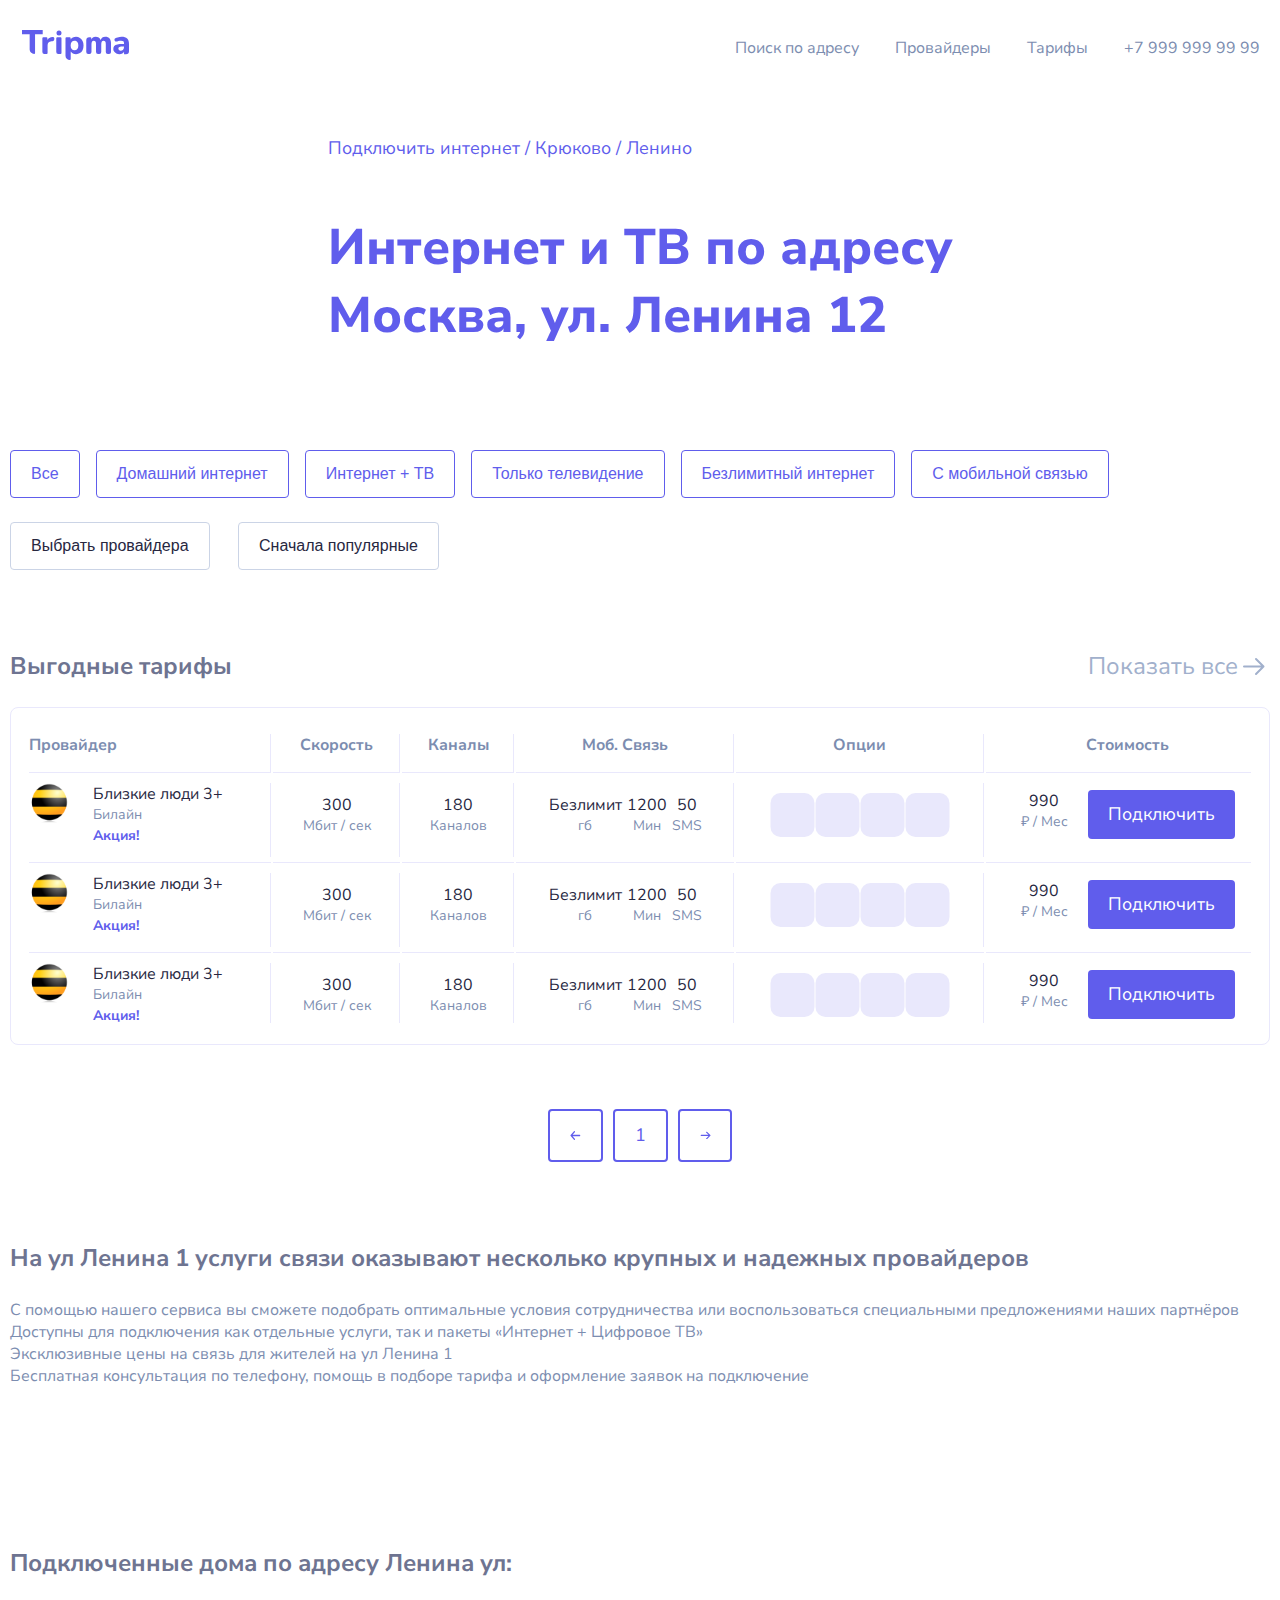
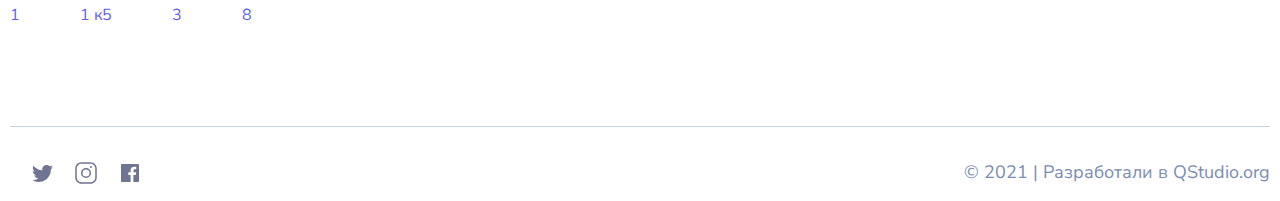
==== address.html @ 0c763916 "Add files via upload" ====
<!DOCTYPE html>
<html lang="en">

<head>
  <meta charset="UTF-8">
  <meta http-equiv="X-UA-Compatible" content="IE=edge">
  <meta name="viewport" content="width=device-width,initial-scale=1">
  <title>address</title>
  <link rel="stylesheet" href="css/style.min.css">
  <link href="https://fonts.googleapis.com/css2?family=Nunito+Sans:wght@400;600;700;800&display=swap" rel="stylesheet">
</head>

<body>
  <header class="header">
    <div class="container header__container">
      <div class="header-block">
        <div class="logo">
          <a href="index.html">
            <img src="./img/header/logo.svg" alt="logo">
          </a>
        </div>
        <div class="header__wrapper">
          <div class="header__right">
            <nav class="nav">
              <img class="header__close" src="./img/header/close.svg" alt="close">
              <ul class="nav__list">
                <li class="nav__link">
                  <a href="./address.html">Поиск по адресу</a>
                </li>
                <li class="nav__link">
                  <a href="#">Провайдеры</a>
                </li>
                <li class="nav__link">
                  <a href="#">Тарифы</a>
                </li>
                <li class="nav__link">
                  <a href="#">+7 999 999 99 99</a>
                </li>
              </ul>
            </nav>
            <img class="header__menu" src="./img/header/menu.svg" alt="menu">
          </div>
        </div>
      </div>
    </div>
  </header>
  <section class="section heroTable">
    <div class="container">
      <div class="heroTable__block">
        <div class="heroTable__top">
          <span class="heroTable__subtitle">
            <a href="#" class="heroTable__link">Подключить интернет</a> / <a href="#" class="heroTable__link">Крюково</a> / <a href="#" class="heroTable__link">Ленино</a>
          </span>
          <h1 class="heroTable__title">
            Интернет и ТВ по адресу
            <br>
            Москва, ул. Ленина 12
          </h1>
        </div>
      </div>
    </div>
  </section>
  <section class="section filter">
    <div class="container">
      <div class="filter-block">
        <button class="filter__button btn">Все</button>
        <button class="filter__button btn">Домашний интернет</button>
        <button class="filter__button btn">Интернет + ТВ</button>
        <button class="filter__button btn">Только телевидение</button>
        <button class="filter__button btn">Безлимитный интернет</button>
        <button class="filter__button btn">С мобильной связью</button>
      </div>
      <div class="select-block">
        <select class="select__item btn">
          <option selected="selected" value="Крокодил Гена">Выбрать провайдера</option>
        </select>
        <select class="select__item btn">
          <option class value="Выбрать провайдера">Сначала популярные</option>
        </select>
      </div>
    </div>
  </section>
  <section class="section home">
    <div class="container">
      <div class="section__top">
        <h2 class="section__title">Выгодные тарифы</h2>
        <a to="#" class="section__close">
          Показать все
          <img src="./img/btnRight.svg" alt="btnRight">
        </a>
      </div>
      <div class="home-block section-block"></div>
      <div class="table">
        <table class="table-block">
          <thead class="table__head">
            <tr class="table__head">
              <th class="table__item table__head-item">
                <div class="table__provider">Провайдер</div>
              </th>
              <th class="table__item table__head-item">
                <div class="table__speed">Скорость</div>
              </th>
              <th class="table__item table__head-item">
                <div class="table__channel">Каналы</div>
              </th>
              <th class="table__item table__head-item">
                <div class="table__mobile">Моб. Связь</div>
              </th>
              <th class="table__item table__head-item">
                <div class="table__option">Опции</div>
              </th>
              <th class="table__item table__head-item">
                <div class="table__price">Стоимость</div>
              </th>
            </tr>
          </thead>
          <tbody class="table__body">
            <tr class="table__string">
              <td class="table__item">
                <div class="table__provider table__wrapper">
                  <img class="table__img" src="./img/home/Logo.svg" alt="Logo">
                  <div class="table__right">
                    <span class="table__title">Близкие люди 3+</span>
                    <p class="table__subtitle">Билайн</p>
                    <span class="table__stock">Акция!</span>
                  </div>
                </div>
              </td>
              <td class="table__item">
                <div class="table__speed">
                  <span class="table__title">300</span>
                  <p class="table__subtitle">Мбит / сек</p>
                </div>
              </td>
              <td class="table__item table__example">
                <div class="table__channel">
                  <span class="table__title">180</span>
                  <p class="table__subtitle">Каналов</p>
                </div>
              </td>
              <td class="table__item">
                <div class="table__mobile table__wrapper">
                  <div class="table__elem">
                    <span class="table__title">Безлимит</span>
                    <p class="table__subtitle">гб</p>
                  </div>
                  <div class="table__elem">
                    <span class="table__title">1200</span>
                    <p class="table__subtitle">Мин</p>
                  </div>
                  <div class="table__elem">
                    <span class="table__title">50</span>
                    <p class="table__subtitle">SMS</p>
                  </div>
                </div>
              </td>
              <td class="table__item">
                <div class="table__wrapper table__option">
                  <img src="./img/home/icon.svg" alt="icon.svg">
                  <img src="./img/home/icon.svg" alt="icon.svg">
                  <img src="./img/home/icon.svg" alt="icon.svg">
                  <img src="./img/home/icon.svg" alt="icon.svg">
                </div>
              </td>
              <td class="table__item">
                <div class="table__wrapper table__price">
                  <div class="table__left">
                    <span class="table__title">990</span>
                    <p class="table__subtitle">₽ / Мес</p>
                  </div>
                  <a href="#" class="table__btn btn">Подключить</a>
                </div>
              </td>
            </tr>
            <tr class="table__string">
              <td class="table__item">
                <div class="table__provider table__wrapper">
                  <img class="table__img" src="./img/home/Logo.svg" alt="Logo">
                  <div class="table__right">
                    <span class="table__title">Близкие люди 3+</span>
                    <p class="table__subtitle">Билайн</p>
                    <span class="table__stock">Акция!</span>
                  </div>
                </div>
              </td>
              <td class="table__item">
                <div class="table__speed">
                  <span class="table__title">300</span>
                  <p class="table__subtitle">Мбит / сек</p>
                </div>
              </td>
              <td class="table__item table__example">
                <div class="table__channel">
                  <span class="table__title">180</span>
                  <p class="table__subtitle">Каналов</p>
                </div>
              </td>
              <td class="table__item">
                <div class="table__mobile table__wrapper">
                  <div class="table__elem">
                    <span class="table__title">Безлимит</span>
                    <p class="table__subtitle">гб</p>
                  </div>
                  <div class="table__elem">
                    <span class="table__title">1200</span>
                    <p class="table__subtitle">Мин</p>
                  </div>
                  <div class="table__elem">
                    <span class="table__title">50</span>
                    <p class="table__subtitle">SMS</p>
                  </div>
                </div>
              </td>
              <td class="table__item">
                <div class="table__wrapper table__option">
                  <img src="./img/home/icon.svg" alt="icon.svg">
                  <img src="./img/home/icon.svg" alt="icon.svg">
                  <img src="./img/home/icon.svg" alt="icon.svg">
                  <img src="./img/home/icon.svg" alt="icon.svg">
                </div>
              </td>
              <td class="table__item">
                <div class="table__wrapper table__price">
                  <div class="table__left">
                    <span class="table__title">990</span>
                    <p class="table__subtitle">₽ / Мес</p>
                  </div>
                  <a href="#" class="table__btn btn">Подключить</a>
                </div>
              </td>
            </tr>
            <tr class="table__string">
              <td class="table__item">
                <div class="table__provider table__wrapper">
                  <img class="table__img" src="./img/home/Logo.svg" alt="Logo">
                  <div class="table__right">
                    <span class="table__title">Близкие люди 3+</span>
                    <p class="table__subtitle">Билайн</p>
                    <span class="table__stock">Акция!</span>
                  </div>
                </div>
              </td>
              <td class="table__item">
                <div class="table__speed">
                  <span class="table__title">300</span>
                  <p class="table__subtitle">Мбит / сек</p>
                </div>
              </td>
              <td class="table__item table__example">
                <div class="table__channel">
                  <span class="table__title">180</span>
                  <p class="table__subtitle">Каналов</p>
                </div>
              </td>
              <td class="table__item">
                <div class="table__mobile table__wrapper">
                  <div class="table__elem">
                    <span class="table__title">Безлимит</span>
                    <p class="table__subtitle">гб</p>
                  </div>
                  <div class="table__elem">
                    <span class="table__title">1200</span>
                    <p class="table__subtitle">Мин</p>
                  </div>
                  <div class="table__elem">
                    <span class="table__title">50</span>
                    <p class="table__subtitle">SMS</p>
                  </div>
                </div>
              </td>
              <td class="table__item">
                <div class="table__wrapper table__option">
                  <img src="./img/home/icon.svg" alt="icon.svg">
                  <img src="./img/home/icon.svg" alt="icon.svg">
                  <img src="./img/home/icon.svg" alt="icon.svg">
                  <img src="./img/home/icon.svg" alt="icon.svg">
                </div>
              </td>
              <td class="table__item">
                <div class="table__wrapper table__price">
                  <div class="table__left">
                    <span class="table__title">990</span>
                    <p class="table__subtitle">₽ / Мес</p>
                  </div>
                  <a href="#" class="table__btn btn">Подключить</a>
                </div>
              </td>
            </tr>
          </tbody>
        </table>
      </div>
    </div>
  </section>
  <section class="pagination">
    <div class="container">
      <ul class="pagination-block">
        <li class="pagination__item pagination__btn btn">
          <img class="pagination__btn-left" src="./img/table/arrow.svg" alt="arrowRight">
        </li>
        <li class="pagination__item btn">1</li>
        <li class="pagination__item pagination__btn btn">
          <img class="pagination__btn-right" src="./img/table/arrow.svg" alt="arrowRight">
        </li>
      </ul>
    </div>
  </section>
  <section class="section">
    <div class="container">
      <div class="section__top">
        <h2 class="section__title">На ул Ленина 1 услуги связи оказывают несколько крупных и надежных провайдеров</h2>
      </div>
      <div class="section-block">
        <p class="section__text">
          С помощью нашего сервиса вы сможете подобрать оптимальные условия сотрудничества или воспользоваться специальными предложениями наших партнёров
          Доступны для подключения как отдельные услуги, так и пакеты «Интернет + Цифровое ТВ»
        </p>
        <p class="section__text">
          Эксклюзивные цены на связь для жителей на ул Ленина 1
        </p>
        <p class="section__text">
          Бесплатная консультация по телефону, помощь в подборе тарифа и оформление заявок на подключение
        </p>
      </div>
    </div>
  </section>
  <section class="section address">
    <div class="container">
      <div class="section__top">
        <h2 class="section__title">Подключенные дома по адресу Ленина ул:</h2>
      </div>
      <div class="section-block">
        <ul class="address__list">
          <li class="address__item">
            <a href="#" class="address__link">1</a>
          </li>
          <li class="address__item">
            <a href="#" class="address__link">1 к5</a>
          </li>
          <li class="address__item">
            <a href="#" class="address__link">3</a>
          </li>
          <li class="address__item">
            <a href="#" class="address__link">8</a>
          </li>
        </ul>
      </div>
    </div>
  </section>
  <footer class="footer">
    <div class="container">
      <div class="footer__bottom">
        <ul class="footer__bottom-list">
          <li class="footer__bottom-item">
            <a href="#">
              <img src="./img/footer/twitter.svg" alt="twitter">
            </a>
          </li>
          <li class="footer__bottom-item">
            <a href="#">
              <img src="./img/footer/instagram.svg" alt="instagram">
            </a>
          </li>
          <li class="footer__bottom-item">
            <a href="#">
              <img src="./img/footer/facebook.svg" alt="facebook">
            </a>
          </li>
        </ul>
        <p class="footer__bottom-text">© 2021 | Разработали в QStudio.org</p>
      </div>
    </div>
  </footer>
  <script src="js/scriptAddress.js"></script>
</body>

</html>
---- css/style.min.css ----
/*! normalize.css v8.0.1 | MIT License | github.com/necolas/normalize.css */html{line-height:1.15;-webkit-text-size-adjust:100%}body{margin:0}main{display:block}h1{font-size:2em;margin:.67em 0}hr{-webkit-box-sizing:content-box;box-sizing:content-box;height:0;overflow:visible}pre{font:1em monospace,monospace}a{background:0 0}abbr[title]{border-bottom:none;text-decoration:underline;-webkit-text-decoration:underline dotted;text-decoration:underline dotted}b,strong{font-weight:bolder}code,kbd,samp{font:1em monospace,monospace}small{font-size:80%}sub,sup{font-size:75%;line-height:0;position:relative;vertical-align:baseline}sub{bottom:-.25em}sup{top:-.5em}img{border-style:none}button,input,optgroup,select,textarea{font:100%/1.15 inherit;margin:0}button,input{overflow:visible}button,select{text-transform:none}[type=button],[type=reset],[type=submit],button{-webkit-appearance:button}[type=button]::-moz-focus-inner,[type=reset]::-moz-focus-inner,[type=submit]::-moz-focus-inner,button::-moz-focus-inner{border-style:none;padding:0}[type=button]:-moz-focusring,[type=reset]:-moz-focusring,[type=submit]:-moz-focusring,button:-moz-focusring{outline:1px dotted ButtonText}fieldset{padding:.35em .75em .625em}legend{-webkit-box-sizing:border-box;box-sizing:border-box;color:inherit;display:table;max-width:100%;padding:0;white-space:normal}progress{vertical-align:baseline}textarea{overflow:auto}[type=checkbox],[type=radio]{-webkit-box-sizing:border-box;box-sizing:border-box;padding:0}[type=number]::-webkit-inner-spin-button,[type=number]::-webkit-outer-spin-button{height:auto}[type=search]{-webkit-appearance:textfield;outline-offset:-2px}[type=search]::-webkit-search-decoration{-webkit-appearance:none}::-webkit-file-upload-button{-webkit-appearance:button;font:inherit}details{display:block}summary{display:list-item}template{display:none}[hidden]{display:none}*{margin:0;padding:0;-webkit-box-sizing:border-box;box-sizing:border-box}body{font:normal normal 16px/22px Nunito Sans;color:#7c8db0;background:#fff}h1,h2,h3,h4,h5,h6,li,ul{padding:0;margin:0}li,ul{list-style:none;padding:0;margin:0}a{display:block;padding:0;margin:0;text-decoration:none;color:#000}button,input,select{-webkit-appearance:none;-moz-appearance:none;appearance:none;border:none;outline:0;color:#7c8db0}button :active,button :focus,button :hover,input :active,input :focus,input :hover,select :active,select :focus,select :hover{outline:0;border:none}button::-webkit-calendar-picker-indicator,input::-webkit-calendar-picker-indicator,select::-webkit-calendar-picker-indicator{display:none!important}.container{max-width:1312px;margin:0 auto;padding:0 10px}.btn{display:inline-block;padding:12px 20px;background:#605dec;border-radius:4px;font-style:normal;font-weight:400;font-size:18px;line-height:25px;color:#fff}.section{padding-top:40px;padding-bottom:40px}.section__list{display:-webkit-box;display:-ms-flexbox;display:flex;-ms-flex-wrap:wrap;flex-wrap:wrap;-webkit-box-pack:justify;-ms-flex-pack:justify;justify-content:space-between}@media screen and (max-width:1250px){.section__list{-webkit-box-pack:space-evenly;-ms-flex-pack:space-evenly;justify-content:space-evenly}}@media screen and (max-width:900px){.section__list .section__list{-webkit-box-orient:vertical;-webkit-box-direction:normal;-ms-flex-direction:column;flex-direction:column;-webkit-box-pack:center;-ms-flex-pack:center;justify-content:center}}.section__item{margin-bottom:40px;max-width:411px;display:-webkit-box;display:-ms-flexbox;display:flex;-webkit-box-orient:vertical;-webkit-box-direction:normal;-ms-flex-direction:column;flex-direction:column;-webkit-box-shadow:0 2px 4px rgba(28,5,77,.1),0 12px 32px rgba(0,0,0,.05);box-shadow:0 2px 4px rgba(28,5,77,.1),0 12px 32px rgba(0,0,0,.05);border-radius:12px}.section__item-footer{padding:16px 24px}@media screen and (max-width:430px){.section__item{width:100%}}.section__top{display:-webkit-box;display:-ms-flexbox;display:flex;-webkit-box-pack:justify;-ms-flex-pack:justify;justify-content:space-between;-webkit-box-align:center;-ms-flex-align:center;align-items:center;margin-bottom:24px}.section__close{font-size:24px;line-height:33px;color:#a1b0cc;display:-webkit-box;display:-ms-flexbox;display:flex;-webkit-box-align:center;-ms-flex-align:center;align-items:center;-ms-flex-line-pack:center;align-content:center}@media screen and (max-width:500px){.section__close{font-size:15px}}.section__img{border-top-right-radius:12px;border-top-left-radius:12px}.section__title{font-weight:700;font-size:24px;line-height:33px;color:#6e7491}@media screen and (max-width:500px){.section__title{font-size:15px}}.section__info{display:-webkit-box;display:-ms-flexbox;display:flex;-webkit-box-pack:justify;-ms-flex-pack:justify;justify-content:space-between}.section__city{color:#6e7491;font-weight:600;font-size:18px;line-height:25px;margin-bottom:4px}.section__city span{color:#605dec}.section__price{font-weight:600;font-size:18px;line-height:25px}.section__text{font-size:16px;line-height:22px}.form__input{font-size:18px;line-height:25px;padding:8px 12px;background:#fff;border:1px solid #a1b0cc;border-radius:4px;color:#000}.form__input::-webkit-input-placeholder{color:#7c8db0}.form__input::-moz-placeholder{color:#7c8db0}.form__input:-ms-input-placeholder{color:#7c8db0}.form__input::-ms-input-placeholder{color:#7c8db0}.form__input::placeholder{color:#7c8db0}.form__btn{border:1px solid #605dec;-webkit-box-sizing:border-box;box-sizing:border-box;border-radius:4px;padding:12px 20px;text-align:center;margin-bottom:12px}.form__btn:last-child{margin-bottom:0}.form__btn span{font-size:18px;line-height:25px;color:#605dec}.content__top{display:-webkit-box;display:-ms-flexbox;display:flex;-webkit-box-pack:justify;-ms-flex-pack:justify;justify-content:space-between}@media screen and (max-width:1340px){.content__top{-webkit-box-orient:vertical;-webkit-box-direction:normal;-ms-flex-direction:column;flex-direction:column;-webkit-box-pack:center;-ms-flex-pack:center;justify-content:center}}.header{padding:18px 0}.header__container{max-width:1440px}.header-block{display:-webkit-box;display:-ms-flexbox;display:flex;-webkit-box-pack:justify;-ms-flex-pack:justify;justify-content:space-between;-webkit-box-align:center;-ms-flex-align:center;align-items:center}.header__right{position:relative;display:-webkit-box;display:-ms-flexbox;display:flex;-webkit-box-align:center;-ms-flex-align:center;align-items:center}.header__close{width:25px;height:25px;display:none}.header__btn{font-size:16px;margin-left:16px}.header__menu{width:25px;height:25px;display:none;cursor:pointer}.nav__list{display:-webkit-box;display:-ms-flexbox;display:flex}.nav__link{cursor:pointer;padding:10px;margin-right:16px}.nav__link a{color:#7c8db0}.nav__link a:hover{color:#605dec}.nav__link:last-child{margin-right:0}.show{display:-webkit-box!important;display:-ms-flexbox!important;display:flex!important}@media screen and (max-width:740px){.header__menu{display:block}.header__close{display:block;margin-left:auto}.nav{padding:5px;-webkit-box-orient:vertical;-webkit-box-direction:normal;-ms-flex-direction:column;flex-direction:column;-webkit-box-pack:center;-ms-flex-pack:center;justify-content:center;border:1px solid #e9e8fc;min-width:200px;display:none;position:absolute;top:0;right:0;background-color:#fff;border-radius:4px}.nav__list{display:-webkit-box;display:-ms-flexbox;display:flex;-webkit-box-orient:vertical;-webkit-box-direction:normal;-ms-flex-direction:column;flex-direction:column;-webkit-box-pack:center;-ms-flex-pack:center;justify-content:center}.nav__link{text-align:center;cursor:pointer;padding:10px;margin-right:0}.nav__link a{color:#7c8db0}.nav__link:last-child{margin-right:0}}.hero{padding-top:94px;padding-bottom:245px}@media screen and (max-width:700px){.hero{padding-top:40px;padding-bottom:60px}}.hero-block{display:-webkit-box;display:-ms-flexbox;display:flex;-webkit-box-orient:vertical;-webkit-box-direction:normal;-ms-flex-direction:column;flex-direction:column;-webkit-box-align:center;-ms-flex-align:center;align-items:center;text-align:center}.hero__title{color:#605dec;max-width:800px;font-weight:800;font-size:50px;line-height:68px}.hero__subtitle{margin-top:48px;margin-bottom:48px;max-width:800px;font-weight:400;font-size:18px;line-height:25px;color:#605dec}.search{display:-webkit-box;display:-ms-flexbox;display:flex;border-radius:4px;max-width:1200px}.search__wrapper{padding-left:8px;position:relative;border:1px solid #a1b0cc;-webkit-box-shadow:0 2px 4px rgba(7,4,146,.1),0 24px 60px rgba(6,47,125,.05),0 12px 24px rgba(27,59,119,.05);box-shadow:0 2px 4px rgba(7,4,146,.1),0 24px 60px rgba(6,47,125,.05),0 12px 24px rgba(27,59,119,.05);border-radius:4px;display:-webkit-box;display:-ms-flexbox;display:flex;-webkit-box-align:center;-ms-flex-align:center;align-items:center}.search__street{width:554px}.search__home{width:252px}.search__type{width:200px}.search__input{border:none;width:100%}.search__btn{-webkit-box-shadow:0 2px 4px rgba(7,4,146,.1),0 24px 60px rgba(6,47,125,.05),0 12px 24px rgba(27,59,119,.05);box-shadow:0 2px 4px rgba(7,4,146,.1),0 24px 60px rgba(6,47,125,.05),0 12px 24px rgba(27,59,119,.05)}.search__img{width:32px;height:32px}@media screen and (max-width:1210px){.search{display:-webkit-box;display:-ms-flexbox;display:flex;-webkit-box-orient:vertical;-webkit-box-direction:normal;-ms-flex-direction:column;flex-direction:column;width:80%}.search__wrapper{margin-bottom:5px}.search__home,.search__street,.search__type{width:100%}.search__btn{margin-top:15px;text-align:center}}@media screen and (max-width:900px){.search{display:-webkit-box;display:-ms-flexbox;display:flex;-webkit-box-orient:vertical;-webkit-box-direction:normal;-ms-flex-direction:column;flex-direction:column;width:80%}.search__wrapper{margin-bottom:5px}.search__btn{margin-top:15px;text-align:center}}.heroTable{padding-bottom:100px}.heroTable__block{display:-webkit-box;display:-ms-flexbox;display:flex;-webkit-box-pack:center;-ms-flex-pack:center;justify-content:center}.heroTable__top{max-width:800px;display:-webkit-box;display:-ms-flexbox;display:flex;-webkit-box-orient:vertical;-webkit-box-direction:normal;-ms-flex-direction:column;flex-direction:column}.heroTable__subtitle{display:-webkit-box;display:-ms-flexbox;display:flex;font-weight:400;font-size:18px;line-height:25px;color:#605dec;margin-bottom:48px}.heroTable__title{color:#605dec;display:block;margin:auto;text-align:left;font-weight:800;font-size:50px;line-height:68px}.heroTable__link{font-weight:400;font-size:18px;line-height:25px;color:#605dec;margin-right:5px;margin-left:5px;margin-bottom:5px}.heroTable__link:first-child{margin-left:0}.heroTable__link:last-child{margin-right:0}.table__head-item{padding-bottom:10px}.table-block{width:100%;border-radius:8px;border:1px solid #e9e8fc;padding:16px}.table__string{margin-top:8px;width:100%}.table__string:last-child .table__item{border-bottom:none;padding-bottom:0}.table__item{position:relative;margin-top:8px;padding:8px 19px 16px 19px;border-bottom:1px solid #e9e8fc}.table__item:first-child{padding-left:0}.table__item:last-child{border-right:0;padding-right:0}.table__item:last-child::before{display:none}.table__item::before{position:absolute;right:0;top:8px;content:"";height:85%;background:#e9e8fc;width:1px}.table__title,.table__top{font-weight:400;font-size:16px;line-height:22px;color:#27273f}.table__subtitle{font-weight:400;font-size:14px;line-height:19px;color:#7c8db0}.table__wrapper{display:-webkit-box;display:-ms-flexbox;display:flex;-webkit-box-pack:center;-ms-flex-pack:center;justify-content:center}.table__provider{display:-webkit-box;display:-ms-flexbox;display:flex;-webkit-box-pack:start;-ms-flex-pack:start;justify-content:flex-start;max-width:250px}.table__channel,.table__mobile,.table__option,.table__price,.table__speed{text-align:center}.table__left{margin-right:20px;text-align:center}.table__img{margin-right:24px;width:40px;height:40px}.table__elem{text-align:center;margin-right:5px}.table__elem:last-child{margin-right:0}.table__right{text-align:left}.table__stock{font-weight:700;font-size:14px;line-height:19px;color:#605dec}@media screen and (max-width:1200px){.table{overflow-x:scroll}.table-block{width:1047px!important;overflow:scroll;width:100%;border-radius:8px;border:1px solid #e9e8fc;padding:10px}.table__string{margin-top:8px;width:100%}.table__string:last-child .table__item{border-bottom:none;padding-bottom:0}.table__title,.table__top{font-size:13px}.table__item{position:relative;margin-top:8px;padding:8px 8px 16px 8px;border-bottom:1px solid #e9e8fc}}.rating{width:100%;border-radius:8px}.rating__item{padding:16px 0;text-align:center;font-weight:400;font-size:16px;line-height:22px;color:#27273f}.rating__wrapper{display:-webkit-box;display:-ms-flexbox;display:flex;-webkit-box-pack:center;-ms-flex-pack:center;justify-content:center}.rating__wrapper-item{margin-right:32px}.rating__wrapper-green{color:#27ae60}.rating__wrapper-black{color:#6e7491}.rating__wrapper-red{color:#eb5757}.filter{padding-top:0}.filter-block{display:-webkit-box;display:-ms-flexbox;display:flex;-ms-flex-line-pack:center;align-content:center;-webkit-box-align:center;-ms-flex-align:center;align-items:center;-ms-flex-wrap:wrap;flex-wrap:wrap}.filter__button{border:1px solid #605dec;border-radius:4px;font-weight:400;font-size:16px;line-height:22px;color:#605dec;background:#fff;margin-right:16px;margin-bottom:24px}.filter__button:hover{color:#fafafa;background:#605dec}.select{margin-top:24px;margin-bottom:48px;display:-webkit-box;display:-ms-flexbox;display:flex;max-width:704px;-ms-flex-wrap:wrap;flex-wrap:wrap}.select__item{background:#fff;color:#27273f;font-weight:400;font-size:16px;line-height:22px;border:1px solid #cbd4e6;border-radius:4px;margin-right:24px}.select__img{margin-left:4px;width:18px;height:18px}@media screen and (max-width:720px){.filter__button{width:100%}}@media screen and (max-width:490px){.select-block{-webkit-box-orient:vertical;-webkit-box-direction:normal;-ms-flex-direction:column;flex-direction:column}.select__item{margin-bottom:10px}}.pagination{margin-top:24px;margin-bottom:40px}.pagination-block{display:-webkit-box;display:-ms-flexbox;display:flex;-webkit-box-pack:center;-ms-flex-pack:center;justify-content:center}.pagination__item{border:2px solid #605dec;background:#fff;color:#605dec;display:-webkit-box;display:-ms-flexbox;display:flex;-webkit-box-align:center;-ms-flex-align:center;align-items:center;margin-right:10px}.pagination__item:last-child{margin-right:0}.pagination__item img{width:10.97px;height:8.44px}.pagination__btn-right{-webkit-transform:rotate(180deg);-ms-transform:rotate(180deg);transform:rotate(180deg)}.cities-block{display:-webkit-box;display:-ms-flexbox;display:flex;-webkit-box-pack:justify;-ms-flex-pack:justify;justify-content:space-between;-ms-flex-wrap:wrap;flex-wrap:wrap}.cities__link{color:#605dec;font-weight:400;font-size:16px;line-height:22px}.cities__list{margin-bottom:15px;margin-right:10px}@media screen and (max-width:1040px){.cities-block{margin:auto;max-width:670px;-webkit-box-pack:center;-ms-flex-pack:center;justify-content:center}}.content{padding-top:60px}.address{margin-top:80px}.address__list{display:-webkit-box;display:-ms-flexbox;display:flex;margin-bottom:60px}.address__item{margin-right:60px}.address__link{color:#605dec}.comment__title{text-align:center}.comment__color{color:#605dec}.comment__item{padding:16px;display:-webkit-box;display:-ms-flexbox;display:flex;max-width:411px}.comment__item-block{text-align:left}.comment__item-block:first-child{margin-right:16px}.comment__item-block:first-child img{width:48px;height:48px}.comment__list{display:-webkit-box;display:-ms-flexbox;display:flex;-webkit-box-pack:justify;-ms-flex-pack:justify;justify-content:space-between;-ms-flex-wrap:wrap;flex-wrap:wrap}@media screen and (max-width:1270px){.comment__list{-webkit-box-pack:space-evenly;-ms-flex-pack:space-evenly;justify-content:space-evenly}}.comment__name,.comment__subtitle,.comment__text{font-weight:600;font-size:18px;line-height:25px;color:#6e7491}.comment__subtitle,.comment__text{font-weight:400}.comment__text{color:#27273f}.comment__link{color:#605dec}.comment__evaluation{margin-top:8px;margin-bottom:12px;display:-webkit-box;display:-ms-flexbox;display:flex;margin-left:-1px}.comment__star{display:-webkit-box;display:-ms-flexbox;display:flex;-ms-flex-line-pack:center;align-content:center}.comment__star img{width:24px;height:24px}.footer__container{max-width:1250px;margin:auto}.footer-block{display:-webkit-box;display:-ms-flexbox;display:flex;-webkit-box-pack:justify;-ms-flex-pack:justify;justify-content:space-between;padding-bottom:60px}.footer__logo{margin-right:62px}.footer__pages{padding-top:20px;width:100%;display:-webkit-box;display:-ms-flexbox;display:flex;-webkit-box-pack:justify;-ms-flex-pack:justify;justify-content:space-between;-ms-flex-wrap:wrap;flex-wrap:wrap;-ms-flex-line-pack:center;align-content:center}.footer__list{display:block}.footer__title{font-weight:700;font-size:18px;line-height:25px;margin-bottom:14px}.footer__link{margin-bottom:8px}.footer__link a{color:#7c8db0}.footer__link-img{max-width:135px;max-height:40px}.footer__bottom{border-top:1px;border-color:#fff;padding:33px 0 16px 0;-webkit-box-align:center;-ms-flex-align:center;align-items:center;display:-webkit-box;display:-ms-flexbox;display:flex;-webkit-box-pack:justify;-ms-flex-pack:justify;justify-content:space-between;border-top:1px solid #cbd4e6}.footer__bottom-text{font-size:18px;line-height:25px}.footer__bottom a,.footer__bottom-list{display:-webkit-box;display:-ms-flexbox;display:flex;-webkit-box-align:center;-ms-flex-align:center;align-items:center}.footer__bottom-item{margin-left:20px}@media screen and (max-width:850px){.footer-block{-webkit-box-orient:vertical;-webkit-box-direction:normal;-ms-flex-direction:column;flex-direction:column;-webkit-box-pack:center;-ms-flex-pack:center;justify-content:center;padding-bottom:10px}.footer__logo{margin-right:0}.footer__logo a{display:-webkit-box;display:-ms-flexbox;display:flex;-webkit-box-pack:center;-ms-flex-pack:center;justify-content:center;-ms-flex-line-pack:center;align-content:center;-webkit-box-align:center;-ms-flex-align:center;align-items:center}.footer__pages{-ms-flex-pack:distribute;justify-content:space-around}.footer__list{margin-bottom:25px}.footer__bottom{padding:20px 0}}@media screen and (max-width:630px){.footer__pages{margin:auto;max-width:370px;-webkit-box-pack:justify;-ms-flex-pack:justify;justify-content:space-between}.footer__bottom-text{font-size:14px}.footer__bottom-item a img{width:20px;height:20px}}@media screen and (max-width:420px){.footer__pages{-webkit-box-pack:space-evenly;-ms-flex-pack:space-evenly;justify-content:space-evenly}.footer__bottom-text{font-size:10px}.footer__bottom-item a img{width:15px;height:15px}}
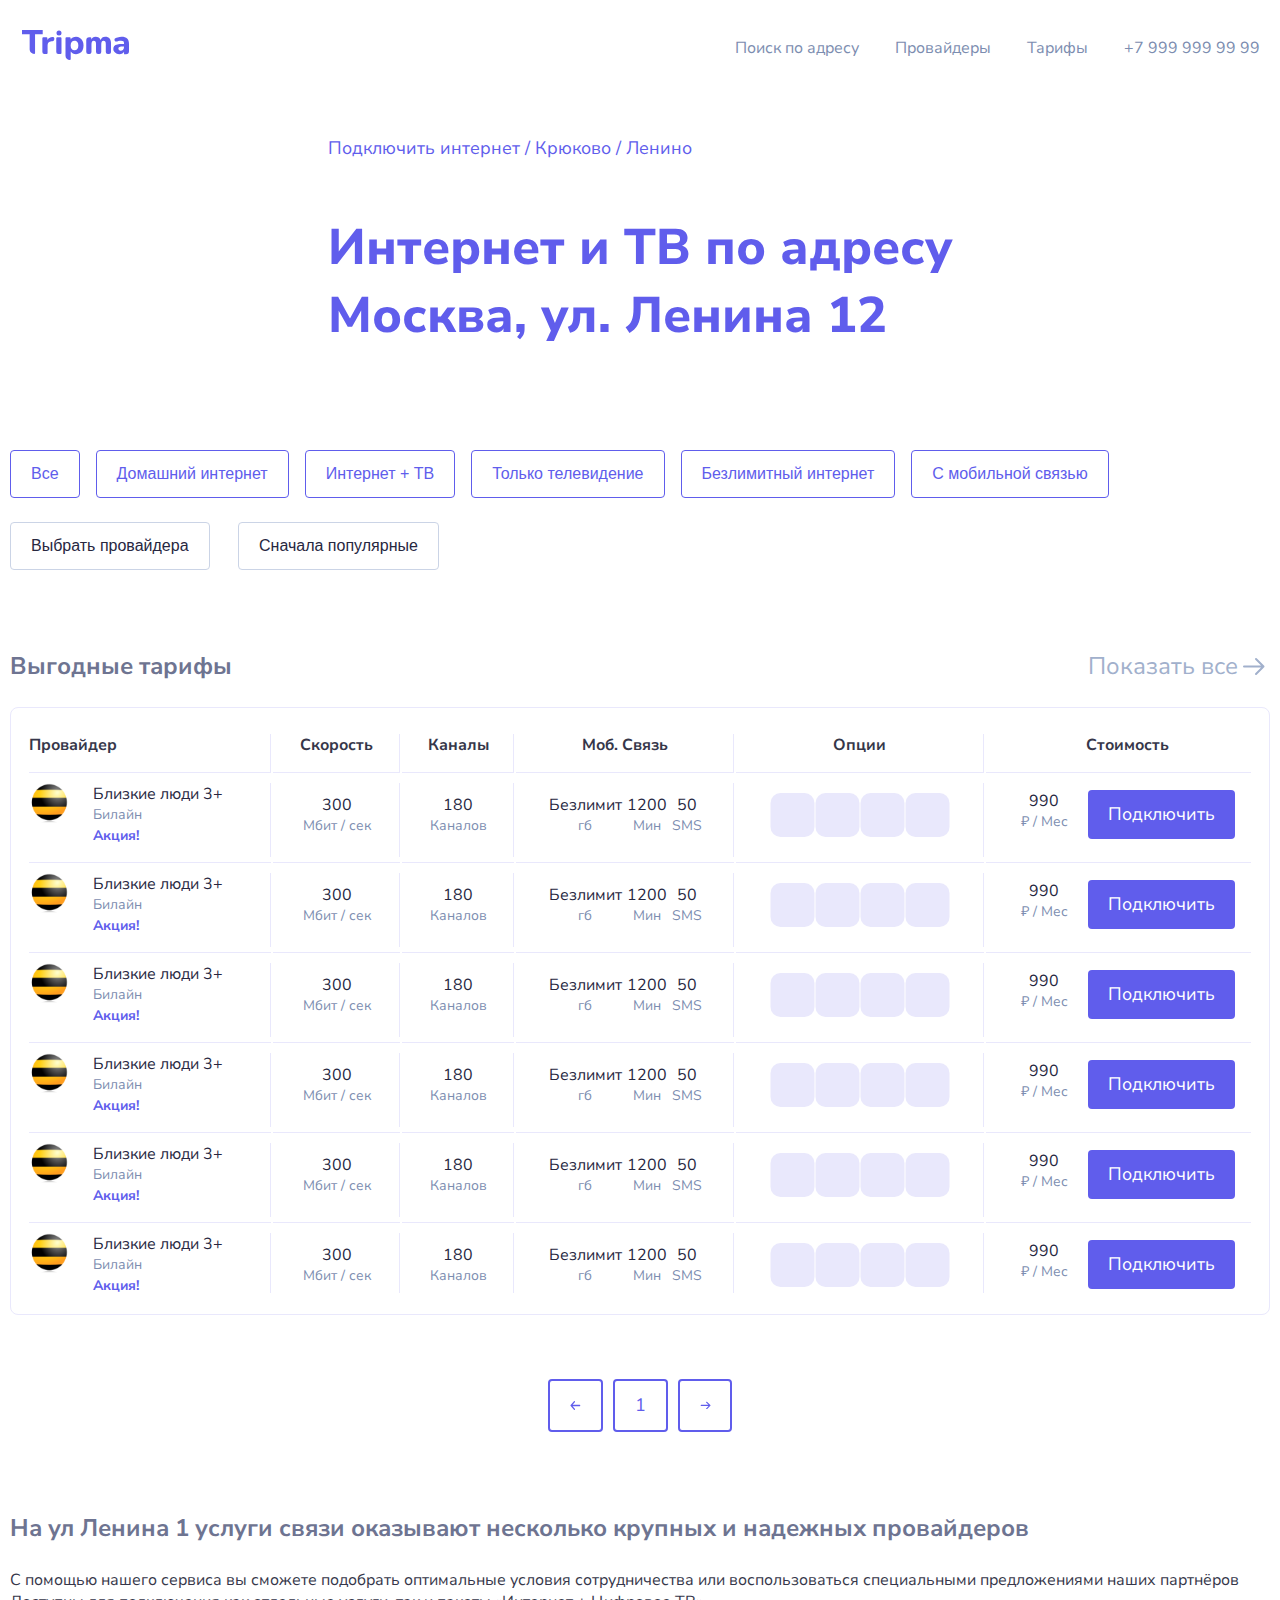
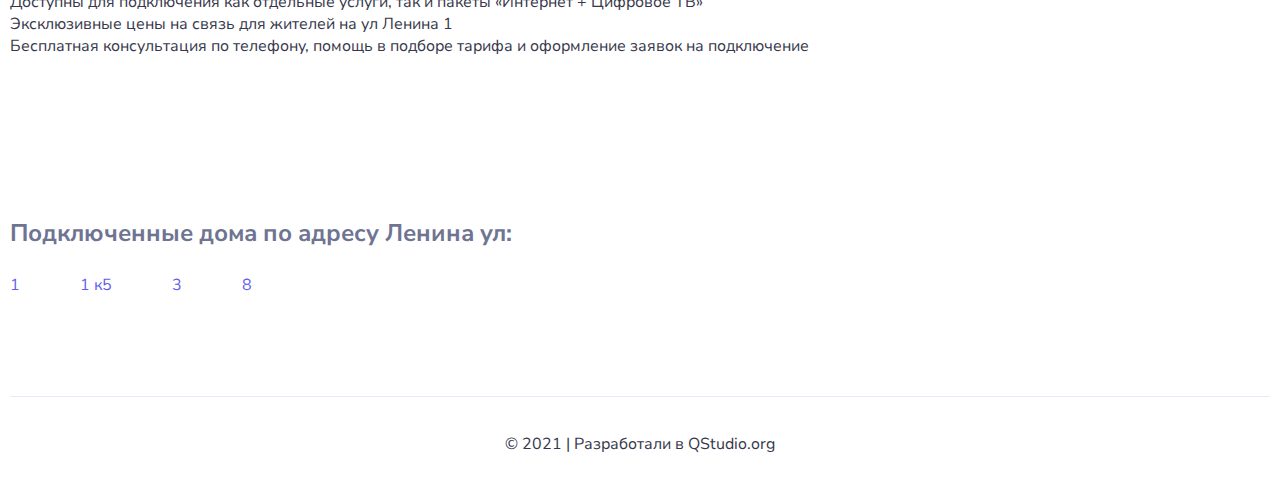
==== commit 478a9496: "Add files via upload" ====
--- a/address.html
+++ b/address.html
@@ -1,376 +1,530 @@
-<!DOCTYPE html>
-<html lang="en">
-
-<head>
-  <meta charset="UTF-8">
-  <meta http-equiv="X-UA-Compatible" content="IE=edge">
-  <meta name="viewport" content="width=device-width,initial-scale=1">
-  <title>address</title>
-  <link rel="stylesheet" href="css/style.min.css">
-  <link href="https://fonts.googleapis.com/css2?family=Nunito+Sans:wght@400;600;700;800&display=swap" rel="stylesheet">
-</head>
-
-<body>
-  <header class="header">
-    <div class="container header__container">
-      <div class="header-block">
-        <div class="logo">
-          <a href="index.html">
-            <img src="./img/header/logo.svg" alt="logo">
-          </a>
-        </div>
-        <div class="header__wrapper">
-          <div class="header__right">
-            <nav class="nav">
-              <img class="header__close" src="./img/header/close.svg" alt="close">
-              <ul class="nav__list">
-                <li class="nav__link">
-                  <a href="./address.html">Поиск по адресу</a>
-                </li>
-                <li class="nav__link">
-                  <a href="#">Провайдеры</a>
-                </li>
-                <li class="nav__link">
-                  <a href="#">Тарифы</a>
-                </li>
-                <li class="nav__link">
-                  <a href="#">+7 999 999 99 99</a>
-                </li>
-              </ul>
-            </nav>
-            <img class="header__menu" src="./img/header/menu.svg" alt="menu">
-          </div>
-        </div>
-      </div>
-    </div>
-  </header>
-  <section class="section heroTable">
-    <div class="container">
-      <div class="heroTable__block">
-        <div class="heroTable__top">
-          <span class="heroTable__subtitle">
-            <a href="#" class="heroTable__link">Подключить интернет</a> / <a href="#" class="heroTable__link">Крюково</a> / <a href="#" class="heroTable__link">Ленино</a>
-          </span>
-          <h1 class="heroTable__title">
-            Интернет и ТВ по адресу
-            <br>
-            Москва, ул. Ленина 12
-          </h1>
-        </div>
-      </div>
-    </div>
-  </section>
-  <section class="section filter">
-    <div class="container">
-      <div class="filter-block">
-        <button class="filter__button btn">Все</button>
-        <button class="filter__button btn">Домашний интернет</button>
-        <button class="filter__button btn">Интернет + ТВ</button>
-        <button class="filter__button btn">Только телевидение</button>
-        <button class="filter__button btn">Безлимитный интернет</button>
-        <button class="filter__button btn">С мобильной связью</button>
-      </div>
-      <div class="select-block">
-        <select class="select__item btn">
-          <option selected="selected" value="Крокодил Гена">Выбрать провайдера</option>
-        </select>
-        <select class="select__item btn">
-          <option class value="Выбрать провайдера">Сначала популярные</option>
-        </select>
-      </div>
-    </div>
-  </section>
-  <section class="section home">
-    <div class="container">
-      <div class="section__top">
-        <h2 class="section__title">Выгодные тарифы</h2>
-        <a to="#" class="section__close">
-          Показать все
-          <img src="./img/btnRight.svg" alt="btnRight">
-        </a>
-      </div>
-      <div class="home-block section-block"></div>
-      <div class="table">
-        <table class="table-block">
-          <thead class="table__head">
-            <tr class="table__head">
-              <th class="table__item table__head-item">
-                <div class="table__provider">Провайдер</div>
-              </th>
-              <th class="table__item table__head-item">
-                <div class="table__speed">Скорость</div>
-              </th>
-              <th class="table__item table__head-item">
-                <div class="table__channel">Каналы</div>
-              </th>
-              <th class="table__item table__head-item">
-                <div class="table__mobile">Моб. Связь</div>
-              </th>
-              <th class="table__item table__head-item">
-                <div class="table__option">Опции</div>
-              </th>
-              <th class="table__item table__head-item">
-                <div class="table__price">Стоимость</div>
-              </th>
-            </tr>
-          </thead>
-          <tbody class="table__body">
-            <tr class="table__string">
-              <td class="table__item">
-                <div class="table__provider table__wrapper">
-                  <img class="table__img" src="./img/home/Logo.svg" alt="Logo">
-                  <div class="table__right">
-                    <span class="table__title">Близкие люди 3+</span>
-                    <p class="table__subtitle">Билайн</p>
-                    <span class="table__stock">Акция!</span>
-                  </div>
-                </div>
-              </td>
-              <td class="table__item">
-                <div class="table__speed">
-                  <span class="table__title">300</span>
-                  <p class="table__subtitle">Мбит / сек</p>
-                </div>
-              </td>
-              <td class="table__item table__example">
-                <div class="table__channel">
-                  <span class="table__title">180</span>
-                  <p class="table__subtitle">Каналов</p>
-                </div>
-              </td>
-              <td class="table__item">
-                <div class="table__mobile table__wrapper">
-                  <div class="table__elem">
-                    <span class="table__title">Безлимит</span>
-                    <p class="table__subtitle">гб</p>
-                  </div>
-                  <div class="table__elem">
-                    <span class="table__title">1200</span>
-                    <p class="table__subtitle">Мин</p>
-                  </div>
-                  <div class="table__elem">
-                    <span class="table__title">50</span>
-                    <p class="table__subtitle">SMS</p>
-                  </div>
-                </div>
-              </td>
-              <td class="table__item">
-                <div class="table__wrapper table__option">
-                  <img src="./img/home/icon.svg" alt="icon.svg">
-                  <img src="./img/home/icon.svg" alt="icon.svg">
-                  <img src="./img/home/icon.svg" alt="icon.svg">
-                  <img src="./img/home/icon.svg" alt="icon.svg">
-                </div>
-              </td>
-              <td class="table__item">
-                <div class="table__wrapper table__price">
-                  <div class="table__left">
-                    <span class="table__title">990</span>
-                    <p class="table__subtitle">₽ / Мес</p>
-                  </div>
-                  <a href="#" class="table__btn btn">Подключить</a>
-                </div>
-              </td>
-            </tr>
-            <tr class="table__string">
-              <td class="table__item">
-                <div class="table__provider table__wrapper">
-                  <img class="table__img" src="./img/home/Logo.svg" alt="Logo">
-                  <div class="table__right">
-                    <span class="table__title">Близкие люди 3+</span>
-                    <p class="table__subtitle">Билайн</p>
-                    <span class="table__stock">Акция!</span>
-                  </div>
-                </div>
-              </td>
-              <td class="table__item">
-                <div class="table__speed">
-                  <span class="table__title">300</span>
-                  <p class="table__subtitle">Мбит / сек</p>
-                </div>
-              </td>
-              <td class="table__item table__example">
-                <div class="table__channel">
-                  <span class="table__title">180</span>
-                  <p class="table__subtitle">Каналов</p>
-                </div>
-              </td>
-              <td class="table__item">
-                <div class="table__mobile table__wrapper">
-                  <div class="table__elem">
-                    <span class="table__title">Безлимит</span>
-                    <p class="table__subtitle">гб</p>
-                  </div>
-                  <div class="table__elem">
-                    <span class="table__title">1200</span>
-                    <p class="table__subtitle">Мин</p>
-                  </div>
-                  <div class="table__elem">
-                    <span class="table__title">50</span>
-                    <p class="table__subtitle">SMS</p>
-                  </div>
-                </div>
-              </td>
-              <td class="table__item">
-                <div class="table__wrapper table__option">
-                  <img src="./img/home/icon.svg" alt="icon.svg">
-                  <img src="./img/home/icon.svg" alt="icon.svg">
-                  <img src="./img/home/icon.svg" alt="icon.svg">
-                  <img src="./img/home/icon.svg" alt="icon.svg">
-                </div>
-              </td>
-              <td class="table__item">
-                <div class="table__wrapper table__price">
-                  <div class="table__left">
-                    <span class="table__title">990</span>
-                    <p class="table__subtitle">₽ / Мес</p>
-                  </div>
-                  <a href="#" class="table__btn btn">Подключить</a>
-                </div>
-              </td>
-            </tr>
-            <tr class="table__string">
-              <td class="table__item">
-                <div class="table__provider table__wrapper">
-                  <img class="table__img" src="./img/home/Logo.svg" alt="Logo">
-                  <div class="table__right">
-                    <span class="table__title">Близкие люди 3+</span>
-                    <p class="table__subtitle">Билайн</p>
-                    <span class="table__stock">Акция!</span>
-                  </div>
-                </div>
-              </td>
-              <td class="table__item">
-                <div class="table__speed">
-                  <span class="table__title">300</span>
-                  <p class="table__subtitle">Мбит / сек</p>
-                </div>
-              </td>
-              <td class="table__item table__example">
-                <div class="table__channel">
-                  <span class="table__title">180</span>
-                  <p class="table__subtitle">Каналов</p>
-                </div>
-              </td>
-              <td class="table__item">
-                <div class="table__mobile table__wrapper">
-                  <div class="table__elem">
-                    <span class="table__title">Безлимит</span>
-                    <p class="table__subtitle">гб</p>
-                  </div>
-                  <div class="table__elem">
-                    <span class="table__title">1200</span>
-                    <p class="table__subtitle">Мин</p>
-                  </div>
-                  <div class="table__elem">
-                    <span class="table__title">50</span>
-                    <p class="table__subtitle">SMS</p>
-                  </div>
-                </div>
-              </td>
-              <td class="table__item">
-                <div class="table__wrapper table__option">
-                  <img src="./img/home/icon.svg" alt="icon.svg">
-                  <img src="./img/home/icon.svg" alt="icon.svg">
-                  <img src="./img/home/icon.svg" alt="icon.svg">
-                  <img src="./img/home/icon.svg" alt="icon.svg">
-                </div>
-              </td>
-              <td class="table__item">
-                <div class="table__wrapper table__price">
-                  <div class="table__left">
-                    <span class="table__title">990</span>
-                    <p class="table__subtitle">₽ / Мес</p>
-                  </div>
-                  <a href="#" class="table__btn btn">Подключить</a>
-                </div>
-              </td>
-            </tr>
-          </tbody>
-        </table>
-      </div>
-    </div>
-  </section>
-  <section class="pagination">
-    <div class="container">
-      <ul class="pagination-block">
-        <li class="pagination__item pagination__btn btn">
-          <img class="pagination__btn-left" src="./img/table/arrow.svg" alt="arrowRight">
-        </li>
-        <li class="pagination__item btn">1</li>
-        <li class="pagination__item pagination__btn btn">
-          <img class="pagination__btn-right" src="./img/table/arrow.svg" alt="arrowRight">
-        </li>
-      </ul>
-    </div>
-  </section>
-  <section class="section">
-    <div class="container">
-      <div class="section__top">
-        <h2 class="section__title">На ул Ленина 1 услуги связи оказывают несколько крупных и надежных провайдеров</h2>
-      </div>
-      <div class="section-block">
-        <p class="section__text">
-          С помощью нашего сервиса вы сможете подобрать оптимальные условия сотрудничества или воспользоваться специальными предложениями наших партнёров
-          Доступны для подключения как отдельные услуги, так и пакеты «Интернет + Цифровое ТВ»
-        </p>
-        <p class="section__text">
-          Эксклюзивные цены на связь для жителей на ул Ленина 1
-        </p>
-        <p class="section__text">
-          Бесплатная консультация по телефону, помощь в подборе тарифа и оформление заявок на подключение
-        </p>
-      </div>
-    </div>
-  </section>
-  <section class="section address">
-    <div class="container">
-      <div class="section__top">
-        <h2 class="section__title">Подключенные дома по адресу Ленина ул:</h2>
-      </div>
-      <div class="section-block">
-        <ul class="address__list">
-          <li class="address__item">
-            <a href="#" class="address__link">1</a>
-          </li>
-          <li class="address__item">
-            <a href="#" class="address__link">1 к5</a>
-          </li>
-          <li class="address__item">
-            <a href="#" class="address__link">3</a>
-          </li>
-          <li class="address__item">
-            <a href="#" class="address__link">8</a>
-          </li>
-        </ul>
-      </div>
-    </div>
-  </section>
-  <footer class="footer">
-    <div class="container">
-      <div class="footer__bottom">
-        <ul class="footer__bottom-list">
-          <li class="footer__bottom-item">
-            <a href="#">
-              <img src="./img/footer/twitter.svg" alt="twitter">
-            </a>
-          </li>
-          <li class="footer__bottom-item">
-            <a href="#">
-              <img src="./img/footer/instagram.svg" alt="instagram">
-            </a>
-          </li>
-          <li class="footer__bottom-item">
-            <a href="#">
-              <img src="./img/footer/facebook.svg" alt="facebook">
-            </a>
-          </li>
-        </ul>
-        <p class="footer__bottom-text">© 2021 | Разработали в QStudio.org</p>
-      </div>
-    </div>
-  </footer>
-  <script src="js/scriptAddress.js"></script>
-</body>
-
+<!DOCTYPE html>+<html lang="en">++<head>+  <meta charset="UTF-8">+  <meta http-equiv="X-UA-Compatible" content="IE=edge">+  <meta name="viewport" content="width=device-width,initial-scale=1">+  <title>address</title>+  <link rel="stylesheet" href="css/style.min.css">+  <link href="https://fonts.googleapis.com/css2?family=Nunito+Sans:wght@400;600;700;800&display=swap" rel="stylesheet">+</head>++<body>+  <header class="header">+    <div class="container header__container">+      <div class="header-block">+        <div class="logo">+          <a href="../../index.html">+            <img src="./img/header/logo.svg" alt="logo">+          </a>+        </div>+        <div class="header__wrapper">+          <div class="header__right">+            <nav class="nav">+              <img class="header__close" src="./img/header/close.svg" alt="close">+              <ul class="nav__list">+                <li class="nav__link">+                  <a href="./address.html">Поиск по адресу</a>+                </li>+                <li class="nav__link">+                  <a href="./provider.html">Провайдеры</a>+                </li>+                <li class="nav__link">+                  <a href="./providerItem.html">Тарифы</a>+                </li>+                <li class="nav__link">+                  <a href="#">+7 999 999 99 99</a>+                </li>+              </ul>+            </nav>+            <img class="header__menu" src="./img/header/menu.svg" alt="menu">+          </div>+        </div>+      </div>+    </div>+  </header>+  <section class="section heroTable">+    <div class="container">+      <div class="heroTable__block">+        <div class="heroTable__top">+          <span class="heroTable__subtitle">+            <a href="#" class="heroTable__link">Подключить интернет</a> / <a href="#" class="heroTable__link">Крюково</a> / <a href="#" class="heroTable__link">Ленино</a>+          </span>+          <h1 class="heroTable__title">+            Интернет и ТВ по адресу+            <br>+            Москва, ул. Ленина 12+          </h1>+        </div>+      </div>+    </div>+  </section>+  <section class="section filter">+    <div class="container">+      <div class="filter-block">+        <button class="filter__button btn">Все</button>+        <button class="filter__button btn">Домашний интернет</button>+        <button class="filter__button btn">Интернет + ТВ</button>+        <button class="filter__button btn">Только телевидение</button>+        <button class="filter__button btn">Безлимитный интернет</button>+        <button class="filter__button btn">С мобильной связью</button>+      </div>+      <div class="select-block">+        <select class="select__item btn">+          <option selected="selected" value="Крокодил Гена">Выбрать провайдера</option>+        </select>+        <select class="select__item btn">+          <option class value="Выбрать провайдера">Сначала популярные</option>+        </select>+      </div>+    </div>+  </section>+  <section class="section home">+    <div class="container">+      <div class="section__top">+        <h2 class="section__title">Выгодные тарифы</h2>+        <a to="#" class="section__close">+          Показать все+          <img src="../../img/btnRight.svg" alt="btnRight">+        </a>+      </div>+      <div class="home-block section-block"></div>+      <div class="table">+        <table class="table-block">+          <thead class="table__head">+            <tr class="table__head">+              <th class="table__item table__head-item">+                <div class="table__provider">Провайдер</div>+              </th>+              <th class="table__item table__head-item">+                <div class="table__speed">Скорость</div>+              </th>+              <th class="table__item table__head-item">+                <div class="table__channel">Каналы</div>+              </th>+              <th class="table__item table__head-item">+                <div class="table__mobile">Моб. Связь</div>+              </th>+              <th class="table__item table__head-item">+                <div class="table__option">Опции</div>+              </th>+              <th class="table__item table__head-item">+                <div class="table__price">Стоимость</div>+              </th>+            </tr>+          </thead>+          <tbody class="table__body">+            <tr class="table__string">+              <td class="table__item">+                <div class="table__provider table__wrapper">+                  <img class="table__img" src="./img/home/Logo.svg" alt="Logo">+                  <div class="table__right">+                    <span class="table__title table__provider-title">Близкие люди 3+</span>+                    <p class="table__subtitle">Билайн</p>+                    <span class="table__stock">Акция!</span>+                  </div>+                </div>+              </td>+              <td class="table__item">+                <div class="table__speed">+                  <span class="table__title">300</span>+                  <p class="table__subtitle">Мбит / сек</p>+                </div>+              </td>+              <td class="table__item table__example">+                <div class="table__channel">+                  <span class="table__title">180</span>+                  <p class="table__subtitle">Каналов</p>+                </div>+              </td>+              <td class="table__item">+                <div class="table__mobile table__wrapper">+                  <div class="table__elem">+                    <span class="table__title">Безлимит</span>+                    <p class="table__subtitle">гб</p>+                  </div>+                  <div class="table__elem">+                    <span class="table__title">1200</span>+                    <p class="table__subtitle">Мин</p>+                  </div>+                  <div class="table__elem">+                    <span class="table__title">50</span>+                    <p class="table__subtitle">SMS</p>+                  </div>+                </div>+              </td>+              <td class="table__item">+                <div class="table__wrapper table__option">+                  <img src="../../img/home/icon.svg" alt="icon.svg">+                  <img src="../../img/home/icon.svg" alt="icon.svg">+                  <img src="../../img/home/icon.svg" alt="icon.svg">+                  <img src="../../img/home/icon.svg" alt="icon.svg">+                </div>+              </td>+              <td class="table__item">+                <div class="table__wrapper table__price">+                  <div class="table__left">+                    <span class="table__title">990</span>+                    <p class="table__subtitle">₽ / Мес</p>+                  </div>+                  <a href="#" class="table__btn btn">Подключить</a>+                </div>+              </td>+            </tr>+            <tr class="table__string">+              <td class="table__item">+                <div class="table__provider table__wrapper">+                  <img class="table__img" src="./img/home/Logo.svg" alt="Logo">+                  <div class="table__right">+                    <span class="table__title table__provider-title">Близкие люди 3+</span>+                    <p class="table__subtitle">Билайн</p>+                    <span class="table__stock">Акция!</span>+                  </div>+                </div>+              </td>+              <td class="table__item">+                <div class="table__speed">+                  <span class="table__title">300</span>+                  <p class="table__subtitle">Мбит / сек</p>+                </div>+              </td>+              <td class="table__item table__example">+                <div class="table__channel">+                  <span class="table__title">180</span>+                  <p class="table__subtitle">Каналов</p>+                </div>+              </td>+              <td class="table__item">+                <div class="table__mobile table__wrapper">+                  <div class="table__elem">+                    <span class="table__title">Безлимит</span>+                    <p class="table__subtitle">гб</p>+                  </div>+                  <div class="table__elem">+                    <span class="table__title">1200</span>+                    <p class="table__subtitle">Мин</p>+                  </div>+                  <div class="table__elem">+                    <span class="table__title">50</span>+                    <p class="table__subtitle">SMS</p>+                  </div>+                </div>+              </td>+              <td class="table__item">+                <div class="table__wrapper table__option">+                  <img src="../../img/home/icon.svg" alt="icon.svg">+                  <img src="../../img/home/icon.svg" alt="icon.svg">+                  <img src="../../img/home/icon.svg" alt="icon.svg">+                  <img src="../../img/home/icon.svg" alt="icon.svg">+                </div>+              </td>+              <td class="table__item">+                <div class="table__wrapper table__price">+                  <div class="table__left">+                    <span class="table__title">990</span>+                    <p class="table__subtitle">₽ / Мес</p>+                  </div>+                  <a href="#" class="table__btn btn">Подключить</a>+                </div>+              </td>+            </tr>+            <tr class="table__string">+              <td class="table__item">+                <div class="table__provider table__wrapper">+                  <img class="table__img" src="./img/home/Logo.svg" alt="Logo">+                  <div class="table__right">+                    <span class="table__title table__provider-title">Близкие люди 3+</span>+                    <p class="table__subtitle">Билайн</p>+                    <span class="table__stock">Акция!</span>+                  </div>+                </div>+              </td>+              <td class="table__item">+                <div class="table__speed">+                  <span class="table__title">300</span>+                  <p class="table__subtitle">Мбит / сек</p>+                </div>+              </td>+              <td class="table__item table__example">+                <div class="table__channel">+                  <span class="table__title">180</span>+                  <p class="table__subtitle">Каналов</p>+                </div>+              </td>+              <td class="table__item">+                <div class="table__mobile table__wrapper">+                  <div class="table__elem">+                    <span class="table__title">Безлимит</span>+                    <p class="table__subtitle">гб</p>+                  </div>+                  <div class="table__elem">+                    <span class="table__title">1200</span>+                    <p class="table__subtitle">Мин</p>+                  </div>+                  <div class="table__elem">+                    <span class="table__title">50</span>+                    <p class="table__subtitle">SMS</p>+                  </div>+                </div>+              </td>+              <td class="table__item">+                <div class="table__wrapper table__option">+                  <img src="../../img/home/icon.svg" alt="icon.svg">+                  <img src="../../img/home/icon.svg" alt="icon.svg">+                  <img src="../../img/home/icon.svg" alt="icon.svg">+                  <img src="../../img/home/icon.svg" alt="icon.svg">+                </div>+              </td>+              <td class="table__item">+                <div class="table__wrapper table__price">+                  <div class="table__left">+                    <span class="table__title">990</span>+                    <p class="table__subtitle">₽ / Мес</p>+                  </div>+                  <a href="#" class="table__btn btn">Подключить</a>+                </div>+              </td>+            </tr>+            <tr class="table__string">+              <td class="table__item">+                <div class="table__provider table__wrapper">+                  <img class="table__img" src="./img/home/Logo.svg" alt="Logo">+                  <div class="table__right">+                    <span class="table__title table__provider-title">Близкие люди 3+</span>+                    <p class="table__subtitle">Билайн</p>+                    <span class="table__stock">Акция!</span>+                  </div>+                </div>+              </td>+              <td class="table__item">+                <div class="table__speed">+                  <span class="table__title">300</span>+                  <p class="table__subtitle">Мбит / сек</p>+                </div>+              </td>+              <td class="table__item table__example">+                <div class="table__channel">+                  <span class="table__title">180</span>+                  <p class="table__subtitle">Каналов</p>+                </div>+              </td>+              <td class="table__item">+                <div class="table__mobile table__wrapper">+                  <div class="table__elem">+                    <span class="table__title">Безлимит</span>+                    <p class="table__subtitle">гб</p>+                  </div>+                  <div class="table__elem">+                    <span class="table__title">1200</span>+                    <p class="table__subtitle">Мин</p>+                  </div>+                  <div class="table__elem">+                    <span class="table__title">50</span>+                    <p class="table__subtitle">SMS</p>+                  </div>+                </div>+              </td>+              <td class="table__item">+                <div class="table__wrapper table__option">+                  <img src="../../img/home/icon.svg" alt="icon.svg">+                  <img src="../../img/home/icon.svg" alt="icon.svg">+                  <img src="../../img/home/icon.svg" alt="icon.svg">+                  <img src="../../img/home/icon.svg" alt="icon.svg">+                </div>+              </td>+              <td class="table__item">+                <div class="table__wrapper table__price">+                  <div class="table__left">+                    <span class="table__title">990</span>+                    <p class="table__subtitle">₽ / Мес</p>+                  </div>+                  <a href="#" class="table__btn btn">Подключить</a>+                </div>+              </td>+            </tr>+            <tr class="table__string">+              <td class="table__item">+                <div class="table__provider table__wrapper">+                  <img class="table__img" src="./img/home/Logo.svg" alt="Logo">+                  <div class="table__right">+                    <span class="table__title table__provider-title">Близкие люди 3+</span>+                    <p class="table__subtitle">Билайн</p>+                    <span class="table__stock">Акция!</span>+                  </div>+                </div>+              </td>+              <td class="table__item">+                <div class="table__speed">+                  <span class="table__title">300</span>+                  <p class="table__subtitle">Мбит / сек</p>+                </div>+              </td>+              <td class="table__item table__example">+                <div class="table__channel">+                  <span class="table__title">180</span>+                  <p class="table__subtitle">Каналов</p>+                </div>+              </td>+              <td class="table__item">+                <div class="table__mobile table__wrapper">+                  <div class="table__elem">+                    <span class="table__title">Безлимит</span>+                    <p class="table__subtitle">гб</p>+                  </div>+                  <div class="table__elem">+                    <span class="table__title">1200</span>+                    <p class="table__subtitle">Мин</p>+                  </div>+                  <div class="table__elem">+                    <span class="table__title">50</span>+                    <p class="table__subtitle">SMS</p>+                  </div>+                </div>+              </td>+              <td class="table__item">+                <div class="table__wrapper table__option">+                  <img src="../../img/home/icon.svg" alt="icon.svg">+                  <img src="../../img/home/icon.svg" alt="icon.svg">+                  <img src="../../img/home/icon.svg" alt="icon.svg">+                  <img src="../../img/home/icon.svg" alt="icon.svg">+                </div>+              </td>+              <td class="table__item">+                <div class="table__wrapper table__price">+                  <div class="table__left">+                    <span class="table__title">990</span>+                    <p class="table__subtitle">₽ / Мес</p>+                  </div>+                  <a href="#" class="table__btn btn">Подключить</a>+                </div>+              </td>+            </tr>+            <tr class="table__string">+              <td class="table__item">+                <div class="table__provider table__wrapper">+                  <img class="table__img" src="./img/home/Logo.svg" alt="Logo">+                  <div class="table__right">+                    <span class="table__title table__provider-title">Близкие люди 3+</span>+                    <p class="table__subtitle">Билайн</p>+                    <span class="table__stock">Акция!</span>+                  </div>+                </div>+              </td>+              <td class="table__item">+                <div class="table__speed">+                  <span class="table__title">300</span>+                  <p class="table__subtitle">Мбит / сек</p>+                </div>+              </td>+              <td class="table__item table__example">+                <div class="table__channel">+                  <span class="table__title">180</span>+                  <p class="table__subtitle">Каналов</p>+                </div>+              </td>+              <td class="table__item">+                <div class="table__mobile table__wrapper">+                  <div class="table__elem">+                    <span class="table__title">Безлимит</span>+                    <p class="table__subtitle">гб</p>+                  </div>+                  <div class="table__elem">+                    <span class="table__title">1200</span>+                    <p class="table__subtitle">Мин</p>+                  </div>+                  <div class="table__elem">+                    <span class="table__title">50</span>+                    <p class="table__subtitle">SMS</p>+                  </div>+                </div>+              </td>+              <td class="table__item">+                <div class="table__wrapper table__option">+                  <img src="../../img/home/icon.svg" alt="icon.svg">+                  <img src="../../img/home/icon.svg" alt="icon.svg">+                  <img src="../../img/home/icon.svg" alt="icon.svg">+                  <img src="../../img/home/icon.svg" alt="icon.svg">+                </div>+              </td>+              <td class="table__item">+                <div class="table__wrapper table__price">+                  <div class="table__left">+                    <span class="table__title">990</span>+                    <p class="table__subtitle">₽ / Мес</p>+                  </div>+                  <a href="#" class="table__btn btn">Подключить</a>+                </div>+              </td>+            </tr>+          </tbody>+        </table>+      </div>+    </div>+  </section>+  <section class="pagination">+    <div class="container">+      <ul class="pagination-block">+        <li class="pagination__item pagination__btn btn">+          <img class="pagination__btn-left" src="../../img/table/arrow.svg" alt="arrowRight">+        </li>+        <li class="pagination__item btn">1</li>+        <li class="pagination__item pagination__btn btn">+          <img class="pagination__btn-right" src="../../img/table/arrow.svg" alt="arrowRight">+        </li>+      </ul>+    </div>+  </section>+  <section class="section">+    <div class="container">+      <div class="section__top">+        <h2 class="section__title">На ул Ленина 1 услуги связи оказывают несколько крупных и надежных провайдеров</h2>+      </div>+      <div class="section-block">+        <p class="section__text">+          С помощью нашего сервиса вы сможете подобрать оптимальные условия сотрудничества или воспользоваться специальными предложениями наших партнёров+          Доступны для подключения как отдельные услуги, так и пакеты «Интернет + Цифровое ТВ»+        </p>+        <p class="section__text">+          Эксклюзивные цены на связь для жителей на ул Ленина 1+        </p>+        <p class="section__text">+          Бесплатная консультация по телефону, помощь в подборе тарифа и оформление заявок на подключение+        </p>+      </div>+    </div>+  </section>+  <section class="section address">+    <div class="container">+      <div class="section__top">+        <h2 class="section__title">Подключенные дома по адресу Ленина ул:</h2>+      </div>+      <div class="section-block">+        <ul class="address__list">+          <li class="address__item">+            <a href="#" class="address__link">1</a>+          </li>+          <li class="address__item">+            <a href="#" class="address__link">1 к5</a>+          </li>+          <li class="address__item">+            <a href="#" class="address__link">3</a>+          </li>+          <li class="address__item">+            <a href="#" class="address__link">8</a>+          </li>+        </ul>+      </div>+    </div>+  </section>+  <footer class="footer">+    <div class="container">+      <div class="footer-block">+        <p class="footer__text">© 2021 | Разработали в QStudio.org</p>+      </div>+    </div>+  </footer>+  <script src="js/script.js"></script>+</body>+ </html>--- a/css/style.min.css
+++ b/css/style.min.css
@@ -1 +1 @@
-/*! normalize.css v8.0.1 | MIT License | github.com/necolas/normalize.css */html{line-height:1.15;-webkit-text-size-adjust:100%}body{margin:0}main{display:block}h1{font-size:2em;margin:.67em 0}hr{-webkit-box-sizing:content-box;box-sizing:content-box;height:0;overflow:visible}pre{font:1em monospace,monospace}a{background:0 0}abbr[title]{border-bottom:none;text-decoration:underline;-webkit-text-decoration:underline dotted;text-decoration:underline dotted}b,strong{font-weight:bolder}code,kbd,samp{font:1em monospace,monospace}small{font-size:80%}sub,sup{font-size:75%;line-height:0;position:relative;vertical-align:baseline}sub{bottom:-.25em}sup{top:-.5em}img{border-style:none}button,input,optgroup,select,textarea{font:100%/1.15 inherit;margin:0}button,input{overflow:visible}button,select{text-transform:none}[type=button],[type=reset],[type=submit],button{-webkit-appearance:button}[type=button]::-moz-focus-inner,[type=reset]::-moz-focus-inner,[type=submit]::-moz-focus-inner,button::-moz-focus-inner{border-style:none;padding:0}[type=button]:-moz-focusring,[type=reset]:-moz-focusring,[type=submit]:-moz-focusring,button:-moz-focusring{outline:1px dotted ButtonText}fieldset{padding:.35em .75em .625em}legend{-webkit-box-sizing:border-box;box-sizing:border-box;color:inherit;display:table;max-width:100%;padding:0;white-space:normal}progress{vertical-align:baseline}textarea{overflow:auto}[type=checkbox],[type=radio]{-webkit-box-sizing:border-box;box-sizing:border-box;padding:0}[type=number]::-webkit-inner-spin-button,[type=number]::-webkit-outer-spin-button{height:auto}[type=search]{-webkit-appearance:textfield;outline-offset:-2px}[type=search]::-webkit-search-decoration{-webkit-appearance:none}::-webkit-file-upload-button{-webkit-appearance:button;font:inherit}details{display:block}summary{display:list-item}template{display:none}[hidden]{display:none}*{margin:0;padding:0;-webkit-box-sizing:border-box;box-sizing:border-box}body{font:normal normal 16px/22px Nunito Sans;color:#7c8db0;background:#fff}h1,h2,h3,h4,h5,h6,li,ul{padding:0;margin:0}li,ul{list-style:none;padding:0;margin:0}a{display:block;padding:0;margin:0;text-decoration:none;color:#000}button,input,select{-webkit-appearance:none;-moz-appearance:none;appearance:none;border:none;outline:0;color:#7c8db0}button :active,button :focus,button :hover,input :active,input :focus,input :hover,select :active,select :focus,select :hover{outline:0;border:none}button::-webkit-calendar-picker-indicator,input::-webkit-calendar-picker-indicator,select::-webkit-calendar-picker-indicator{display:none!important}.container{max-width:1312px;margin:0 auto;padding:0 10px}.btn{display:inline-block;padding:12px 20px;background:#605dec;border-radius:4px;font-style:normal;font-weight:400;font-size:18px;line-height:25px;color:#fff}.section{padding-top:40px;padding-bottom:40px}.section__list{display:-webkit-box;display:-ms-flexbox;display:flex;-ms-flex-wrap:wrap;flex-wrap:wrap;-webkit-box-pack:justify;-ms-flex-pack:justify;justify-content:space-between}@media screen and (max-width:1250px){.section__list{-webkit-box-pack:space-evenly;-ms-flex-pack:space-evenly;justify-content:space-evenly}}@media screen and (max-width:900px){.section__list .section__list{-webkit-box-orient:vertical;-webkit-box-direction:normal;-ms-flex-direction:column;flex-direction:column;-webkit-box-pack:center;-ms-flex-pack:center;justify-content:center}}.section__item{margin-bottom:40px;max-width:411px;display:-webkit-box;display:-ms-flexbox;display:flex;-webkit-box-orient:vertical;-webkit-box-direction:normal;-ms-flex-direction:column;flex-direction:column;-webkit-box-shadow:0 2px 4px rgba(28,5,77,.1),0 12px 32px rgba(0,0,0,.05);box-shadow:0 2px 4px rgba(28,5,77,.1),0 12px 32px rgba(0,0,0,.05);border-radius:12px}.section__item-footer{padding:16px 24px}@media screen and (max-width:430px){.section__item{width:100%}}.section__top{display:-webkit-box;display:-ms-flexbox;display:flex;-webkit-box-pack:justify;-ms-flex-pack:justify;justify-content:space-between;-webkit-box-align:center;-ms-flex-align:center;align-items:center;margin-bottom:24px}.section__close{font-size:24px;line-height:33px;color:#a1b0cc;display:-webkit-box;display:-ms-flexbox;display:flex;-webkit-box-align:center;-ms-flex-align:center;align-items:center;-ms-flex-line-pack:center;align-content:center}@media screen and (max-width:500px){.section__close{font-size:15px}}.section__img{border-top-right-radius:12px;border-top-left-radius:12px}.section__title{font-weight:700;font-size:24px;line-height:33px;color:#6e7491}@media screen and (max-width:500px){.section__title{font-size:15px}}.section__info{display:-webkit-box;display:-ms-flexbox;display:flex;-webkit-box-pack:justify;-ms-flex-pack:justify;justify-content:space-between}.section__city{color:#6e7491;font-weight:600;font-size:18px;line-height:25px;margin-bottom:4px}.section__city span{color:#605dec}.section__price{font-weight:600;font-size:18px;line-height:25px}.section__text{font-size:16px;line-height:22px}.form__input{font-size:18px;line-height:25px;padding:8px 12px;background:#fff;border:1px solid #a1b0cc;border-radius:4px;color:#000}.form__input::-webkit-input-placeholder{color:#7c8db0}.form__input::-moz-placeholder{color:#7c8db0}.form__input:-ms-input-placeholder{color:#7c8db0}.form__input::-ms-input-placeholder{color:#7c8db0}.form__input::placeholder{color:#7c8db0}.form__btn{border:1px solid #605dec;-webkit-box-sizing:border-box;box-sizing:border-box;border-radius:4px;padding:12px 20px;text-align:center;margin-bottom:12px}.form__btn:last-child{margin-bottom:0}.form__btn span{font-size:18px;line-height:25px;color:#605dec}.content__top{display:-webkit-box;display:-ms-flexbox;display:flex;-webkit-box-pack:justify;-ms-flex-pack:justify;justify-content:space-between}@media screen and (max-width:1340px){.content__top{-webkit-box-orient:vertical;-webkit-box-direction:normal;-ms-flex-direction:column;flex-direction:column;-webkit-box-pack:center;-ms-flex-pack:center;justify-content:center}}.header{padding:18px 0}.header__container{max-width:1440px}.header-block{display:-webkit-box;display:-ms-flexbox;display:flex;-webkit-box-pack:justify;-ms-flex-pack:justify;justify-content:space-between;-webkit-box-align:center;-ms-flex-align:center;align-items:center}.header__right{position:relative;display:-webkit-box;display:-ms-flexbox;display:flex;-webkit-box-align:center;-ms-flex-align:center;align-items:center}.header__close{width:25px;height:25px;display:none}.header__btn{font-size:16px;margin-left:16px}.header__menu{width:25px;height:25px;display:none;cursor:pointer}.nav__list{display:-webkit-box;display:-ms-flexbox;display:flex}.nav__link{cursor:pointer;padding:10px;margin-right:16px}.nav__link a{color:#7c8db0}.nav__link a:hover{color:#605dec}.nav__link:last-child{margin-right:0}.show{display:-webkit-box!important;display:-ms-flexbox!important;display:flex!important}@media screen and (max-width:740px){.header__menu{display:block}.header__close{display:block;margin-left:auto}.nav{padding:5px;-webkit-box-orient:vertical;-webkit-box-direction:normal;-ms-flex-direction:column;flex-direction:column;-webkit-box-pack:center;-ms-flex-pack:center;justify-content:center;border:1px solid #e9e8fc;min-width:200px;display:none;position:absolute;top:0;right:0;background-color:#fff;border-radius:4px}.nav__list{display:-webkit-box;display:-ms-flexbox;display:flex;-webkit-box-orient:vertical;-webkit-box-direction:normal;-ms-flex-direction:column;flex-direction:column;-webkit-box-pack:center;-ms-flex-pack:center;justify-content:center}.nav__link{text-align:center;cursor:pointer;padding:10px;margin-right:0}.nav__link a{color:#7c8db0}.nav__link:last-child{margin-right:0}}.hero{padding-top:94px;padding-bottom:245px}@media screen and (max-width:700px){.hero{padding-top:40px;padding-bottom:60px}}.hero-block{display:-webkit-box;display:-ms-flexbox;display:flex;-webkit-box-orient:vertical;-webkit-box-direction:normal;-ms-flex-direction:column;flex-direction:column;-webkit-box-align:center;-ms-flex-align:center;align-items:center;text-align:center}.hero__title{color:#605dec;max-width:800px;font-weight:800;font-size:50px;line-height:68px}.hero__subtitle{margin-top:48px;margin-bottom:48px;max-width:800px;font-weight:400;font-size:18px;line-height:25px;color:#605dec}.search{display:-webkit-box;display:-ms-flexbox;display:flex;border-radius:4px;max-width:1200px}.search__wrapper{padding-left:8px;position:relative;border:1px solid #a1b0cc;-webkit-box-shadow:0 2px 4px rgba(7,4,146,.1),0 24px 60px rgba(6,47,125,.05),0 12px 24px rgba(27,59,119,.05);box-shadow:0 2px 4px rgba(7,4,146,.1),0 24px 60px rgba(6,47,125,.05),0 12px 24px rgba(27,59,119,.05);border-radius:4px;display:-webkit-box;display:-ms-flexbox;display:flex;-webkit-box-align:center;-ms-flex-align:center;align-items:center}.search__street{width:554px}.search__home{width:252px}.search__type{width:200px}.search__input{border:none;width:100%}.search__btn{-webkit-box-shadow:0 2px 4px rgba(7,4,146,.1),0 24px 60px rgba(6,47,125,.05),0 12px 24px rgba(27,59,119,.05);box-shadow:0 2px 4px rgba(7,4,146,.1),0 24px 60px rgba(6,47,125,.05),0 12px 24px rgba(27,59,119,.05)}.search__img{width:32px;height:32px}@media screen and (max-width:1210px){.search{display:-webkit-box;display:-ms-flexbox;display:flex;-webkit-box-orient:vertical;-webkit-box-direction:normal;-ms-flex-direction:column;flex-direction:column;width:80%}.search__wrapper{margin-bottom:5px}.search__home,.search__street,.search__type{width:100%}.search__btn{margin-top:15px;text-align:center}}@media screen and (max-width:900px){.search{display:-webkit-box;display:-ms-flexbox;display:flex;-webkit-box-orient:vertical;-webkit-box-direction:normal;-ms-flex-direction:column;flex-direction:column;width:80%}.search__wrapper{margin-bottom:5px}.search__btn{margin-top:15px;text-align:center}}.heroTable{padding-bottom:100px}.heroTable__block{display:-webkit-box;display:-ms-flexbox;display:flex;-webkit-box-pack:center;-ms-flex-pack:center;justify-content:center}.heroTable__top{max-width:800px;display:-webkit-box;display:-ms-flexbox;display:flex;-webkit-box-orient:vertical;-webkit-box-direction:normal;-ms-flex-direction:column;flex-direction:column}.heroTable__subtitle{display:-webkit-box;display:-ms-flexbox;display:flex;font-weight:400;font-size:18px;line-height:25px;color:#605dec;margin-bottom:48px}.heroTable__title{color:#605dec;display:block;margin:auto;text-align:left;font-weight:800;font-size:50px;line-height:68px}.heroTable__link{font-weight:400;font-size:18px;line-height:25px;color:#605dec;margin-right:5px;margin-left:5px;margin-bottom:5px}.heroTable__link:first-child{margin-left:0}.heroTable__link:last-child{margin-right:0}.table__head-item{padding-bottom:10px}.table-block{width:100%;border-radius:8px;border:1px solid #e9e8fc;padding:16px}.table__string{margin-top:8px;width:100%}.table__string:last-child .table__item{border-bottom:none;padding-bottom:0}.table__item{position:relative;margin-top:8px;padding:8px 19px 16px 19px;border-bottom:1px solid #e9e8fc}.table__item:first-child{padding-left:0}.table__item:last-child{border-right:0;padding-right:0}.table__item:last-child::before{display:none}.table__item::before{position:absolute;right:0;top:8px;content:"";height:85%;background:#e9e8fc;width:1px}.table__title,.table__top{font-weight:400;font-size:16px;line-height:22px;color:#27273f}.table__subtitle{font-weight:400;font-size:14px;line-height:19px;color:#7c8db0}.table__wrapper{display:-webkit-box;display:-ms-flexbox;display:flex;-webkit-box-pack:center;-ms-flex-pack:center;justify-content:center}.table__provider{display:-webkit-box;display:-ms-flexbox;display:flex;-webkit-box-pack:start;-ms-flex-pack:start;justify-content:flex-start;max-width:250px}.table__channel,.table__mobile,.table__option,.table__price,.table__speed{text-align:center}.table__left{margin-right:20px;text-align:center}.table__img{margin-right:24px;width:40px;height:40px}.table__elem{text-align:center;margin-right:5px}.table__elem:last-child{margin-right:0}.table__right{text-align:left}.table__stock{font-weight:700;font-size:14px;line-height:19px;color:#605dec}@media screen and (max-width:1200px){.table{overflow-x:scroll}.table-block{width:1047px!important;overflow:scroll;width:100%;border-radius:8px;border:1px solid #e9e8fc;padding:10px}.table__string{margin-top:8px;width:100%}.table__string:last-child .table__item{border-bottom:none;padding-bottom:0}.table__title,.table__top{font-size:13px}.table__item{position:relative;margin-top:8px;padding:8px 8px 16px 8px;border-bottom:1px solid #e9e8fc}}.rating{width:100%;border-radius:8px}.rating__item{padding:16px 0;text-align:center;font-weight:400;font-size:16px;line-height:22px;color:#27273f}.rating__wrapper{display:-webkit-box;display:-ms-flexbox;display:flex;-webkit-box-pack:center;-ms-flex-pack:center;justify-content:center}.rating__wrapper-item{margin-right:32px}.rating__wrapper-green{color:#27ae60}.rating__wrapper-black{color:#6e7491}.rating__wrapper-red{color:#eb5757}.filter{padding-top:0}.filter-block{display:-webkit-box;display:-ms-flexbox;display:flex;-ms-flex-line-pack:center;align-content:center;-webkit-box-align:center;-ms-flex-align:center;align-items:center;-ms-flex-wrap:wrap;flex-wrap:wrap}.filter__button{border:1px solid #605dec;border-radius:4px;font-weight:400;font-size:16px;line-height:22px;color:#605dec;background:#fff;margin-right:16px;margin-bottom:24px}.filter__button:hover{color:#fafafa;background:#605dec}.select{margin-top:24px;margin-bottom:48px;display:-webkit-box;display:-ms-flexbox;display:flex;max-width:704px;-ms-flex-wrap:wrap;flex-wrap:wrap}.select__item{background:#fff;color:#27273f;font-weight:400;font-size:16px;line-height:22px;border:1px solid #cbd4e6;border-radius:4px;margin-right:24px}.select__img{margin-left:4px;width:18px;height:18px}@media screen and (max-width:720px){.filter__button{width:100%}}@media screen and (max-width:490px){.select-block{-webkit-box-orient:vertical;-webkit-box-direction:normal;-ms-flex-direction:column;flex-direction:column}.select__item{margin-bottom:10px}}.pagination{margin-top:24px;margin-bottom:40px}.pagination-block{display:-webkit-box;display:-ms-flexbox;display:flex;-webkit-box-pack:center;-ms-flex-pack:center;justify-content:center}.pagination__item{border:2px solid #605dec;background:#fff;color:#605dec;display:-webkit-box;display:-ms-flexbox;display:flex;-webkit-box-align:center;-ms-flex-align:center;align-items:center;margin-right:10px}.pagination__item:last-child{margin-right:0}.pagination__item img{width:10.97px;height:8.44px}.pagination__btn-right{-webkit-transform:rotate(180deg);-ms-transform:rotate(180deg);transform:rotate(180deg)}.cities-block{display:-webkit-box;display:-ms-flexbox;display:flex;-webkit-box-pack:justify;-ms-flex-pack:justify;justify-content:space-between;-ms-flex-wrap:wrap;flex-wrap:wrap}.cities__link{color:#605dec;font-weight:400;font-size:16px;line-height:22px}.cities__list{margin-bottom:15px;margin-right:10px}@media screen and (max-width:1040px){.cities-block{margin:auto;max-width:670px;-webkit-box-pack:center;-ms-flex-pack:center;justify-content:center}}.content{padding-top:60px}.address{margin-top:80px}.address__list{display:-webkit-box;display:-ms-flexbox;display:flex;margin-bottom:60px}.address__item{margin-right:60px}.address__link{color:#605dec}.comment__title{text-align:center}.comment__color{color:#605dec}.comment__item{padding:16px;display:-webkit-box;display:-ms-flexbox;display:flex;max-width:411px}.comment__item-block{text-align:left}.comment__item-block:first-child{margin-right:16px}.comment__item-block:first-child img{width:48px;height:48px}.comment__list{display:-webkit-box;display:-ms-flexbox;display:flex;-webkit-box-pack:justify;-ms-flex-pack:justify;justify-content:space-between;-ms-flex-wrap:wrap;flex-wrap:wrap}@media screen and (max-width:1270px){.comment__list{-webkit-box-pack:space-evenly;-ms-flex-pack:space-evenly;justify-content:space-evenly}}.comment__name,.comment__subtitle,.comment__text{font-weight:600;font-size:18px;line-height:25px;color:#6e7491}.comment__subtitle,.comment__text{font-weight:400}.comment__text{color:#27273f}.comment__link{color:#605dec}.comment__evaluation{margin-top:8px;margin-bottom:12px;display:-webkit-box;display:-ms-flexbox;display:flex;margin-left:-1px}.comment__star{display:-webkit-box;display:-ms-flexbox;display:flex;-ms-flex-line-pack:center;align-content:center}.comment__star img{width:24px;height:24px}.footer__container{max-width:1250px;margin:auto}.footer-block{display:-webkit-box;display:-ms-flexbox;display:flex;-webkit-box-pack:justify;-ms-flex-pack:justify;justify-content:space-between;padding-bottom:60px}.footer__logo{margin-right:62px}.footer__pages{padding-top:20px;width:100%;display:-webkit-box;display:-ms-flexbox;display:flex;-webkit-box-pack:justify;-ms-flex-pack:justify;justify-content:space-between;-ms-flex-wrap:wrap;flex-wrap:wrap;-ms-flex-line-pack:center;align-content:center}.footer__list{display:block}.footer__title{font-weight:700;font-size:18px;line-height:25px;margin-bottom:14px}.footer__link{margin-bottom:8px}.footer__link a{color:#7c8db0}.footer__link-img{max-width:135px;max-height:40px}.footer__bottom{border-top:1px;border-color:#fff;padding:33px 0 16px 0;-webkit-box-align:center;-ms-flex-align:center;align-items:center;display:-webkit-box;display:-ms-flexbox;display:flex;-webkit-box-pack:justify;-ms-flex-pack:justify;justify-content:space-between;border-top:1px solid #cbd4e6}.footer__bottom-text{font-size:18px;line-height:25px}.footer__bottom a,.footer__bottom-list{display:-webkit-box;display:-ms-flexbox;display:flex;-webkit-box-align:center;-ms-flex-align:center;align-items:center}.footer__bottom-item{margin-left:20px}@media screen and (max-width:850px){.footer-block{-webkit-box-orient:vertical;-webkit-box-direction:normal;-ms-flex-direction:column;flex-direction:column;-webkit-box-pack:center;-ms-flex-pack:center;justify-content:center;padding-bottom:10px}.footer__logo{margin-right:0}.footer__logo a{display:-webkit-box;display:-ms-flexbox;display:flex;-webkit-box-pack:center;-ms-flex-pack:center;justify-content:center;-ms-flex-line-pack:center;align-content:center;-webkit-box-align:center;-ms-flex-align:center;align-items:center}.footer__pages{-ms-flex-pack:distribute;justify-content:space-around}.footer__list{margin-bottom:25px}.footer__bottom{padding:20px 0}}@media screen and (max-width:630px){.footer__pages{margin:auto;max-width:370px;-webkit-box-pack:justify;-ms-flex-pack:justify;justify-content:space-between}.footer__bottom-text{font-size:14px}.footer__bottom-item a img{width:20px;height:20px}}@media screen and (max-width:420px){.footer__pages{-webkit-box-pack:space-evenly;-ms-flex-pack:space-evenly;justify-content:space-evenly}.footer__bottom-text{font-size:10px}.footer__bottom-item a img{width:15px;height:15px}}+/*! normalize.css v8.0.1 | MIT License | github.com/necolas/normalize.css */html{line-height:1.15;-webkit-text-size-adjust:100%}body{margin:0}main{display:block}h1{font-size:2em;margin:.67em 0}hr{-webkit-box-sizing:content-box;box-sizing:content-box;height:0;overflow:visible}pre{font:1em monospace,monospace}a{background:0 0}abbr[title]{border-bottom:none;text-decoration:underline;-webkit-text-decoration:underline dotted;text-decoration:underline dotted}b,strong{font-weight:bolder}code,kbd,samp{font:1em monospace,monospace}small{font-size:80%}sub,sup{font-size:75%;line-height:0;position:relative;vertical-align:baseline}sub{bottom:-.25em}sup{top:-.5em}img{border-style:none}button,input,optgroup,select,textarea{font:100%/1.15 inherit;margin:0}button,input{overflow:visible}button,select{text-transform:none}[type=button],[type=reset],[type=submit],button{-webkit-appearance:button}[type=button]::-moz-focus-inner,[type=reset]::-moz-focus-inner,[type=submit]::-moz-focus-inner,button::-moz-focus-inner{border-style:none;padding:0}[type=button]:-moz-focusring,[type=reset]:-moz-focusring,[type=submit]:-moz-focusring,button:-moz-focusring{outline:1px dotted ButtonText}fieldset{padding:.35em .75em .625em}legend{-webkit-box-sizing:border-box;box-sizing:border-box;color:inherit;display:table;max-width:100%;padding:0;white-space:normal}progress{vertical-align:baseline}textarea{overflow:auto}[type=checkbox],[type=radio]{-webkit-box-sizing:border-box;box-sizing:border-box;padding:0}[type=number]::-webkit-inner-spin-button,[type=number]::-webkit-outer-spin-button{height:auto}[type=search]{-webkit-appearance:textfield;outline-offset:-2px}[type=search]::-webkit-search-decoration{-webkit-appearance:none}::-webkit-file-upload-button{-webkit-appearance:button;font:inherit}details{display:block}summary{display:list-item}template{display:none}[hidden]{display:none}*{margin:0;padding:0;-webkit-box-sizing:border-box;box-sizing:border-box}body{font:normal normal 16px/22px Nunito Sans;color:#36374a;background:#fff}h1,h2,h3,h4,h5,h6,li,ul{padding:0;margin:0}li,ul{list-style:none;padding:0;margin:0}a{display:block;padding:0;margin:0;text-decoration:none;color:#000}button,input,select{-webkit-appearance:none;-moz-appearance:none;appearance:none;border:none;outline:0;color:#7c8db0}button :active,button :focus,button :hover,input :active,input :focus,input :hover,select :active,select :focus,select :hover{outline:0;border:none}button::-webkit-calendar-picker-indicator,input::-webkit-calendar-picker-indicator,select::-webkit-calendar-picker-indicator{display:none!important}.container{max-width:1312px;margin:0 auto;padding:0 10px}.btn{display:inline-block;padding:12px 20px;background:#605dec;border-radius:4px;font-style:normal;font-weight:400;font-size:18px;line-height:25px;color:#fff}.section{padding-top:40px;padding-bottom:40px}.section__list{display:-webkit-box;display:-ms-flexbox;display:flex;-ms-flex-wrap:wrap;flex-wrap:wrap;-webkit-box-pack:justify;-ms-flex-pack:justify;justify-content:space-between}@media screen and (max-width:1250px){.section__list{-webkit-box-pack:space-evenly;-ms-flex-pack:space-evenly;justify-content:space-evenly}}@media screen and (max-width:900px){.section__list .section__list{-webkit-box-orient:vertical;-webkit-box-direction:normal;-ms-flex-direction:column;flex-direction:column;-webkit-box-pack:center;-ms-flex-pack:center;justify-content:center}}.section__item{margin-bottom:40px;max-width:411px;display:-webkit-box;display:-ms-flexbox;display:flex;-webkit-box-orient:vertical;-webkit-box-direction:normal;-ms-flex-direction:column;flex-direction:column;-webkit-box-shadow:0 2px 4px rgba(28,5,77,.1),0 12px 32px rgba(0,0,0,.05);box-shadow:0 2px 4px rgba(28,5,77,.1),0 12px 32px rgba(0,0,0,.05);border-radius:12px}.section__item-footer{padding:16px 24px}@media screen and (max-width:430px){.section__item{width:100%}}.section__top{display:-webkit-box;display:-ms-flexbox;display:flex;-webkit-box-pack:justify;-ms-flex-pack:justify;justify-content:space-between;-webkit-box-align:center;-ms-flex-align:center;align-items:center;margin-bottom:24px}.section__close{font-size:24px;line-height:33px;color:#a1b0cc;display:-webkit-box;display:-ms-flexbox;display:flex;-webkit-box-align:center;-ms-flex-align:center;align-items:center;-ms-flex-line-pack:center;align-content:center}@media screen and (max-width:500px){.section__close{font-size:15px}}.section__img{border-top-right-radius:12px;border-top-left-radius:12px}.section__title{font-weight:700;font-size:24px;line-height:33px;color:#6e7491}@media screen and (max-width:500px){.section__title{font-size:15px}}.section__info{display:-webkit-box;display:-ms-flexbox;display:flex;-webkit-box-pack:justify;-ms-flex-pack:justify;justify-content:space-between}.section__city{color:#6e7491;font-weight:600;font-size:18px;line-height:25px;margin-bottom:4px}.section__city span{color:#605dec}.section__price{font-weight:600;font-size:18px;line-height:25px}.section__text{font-size:16px;line-height:22px}.section__variant{list-style:disc;margin-top:15px;margin-bottom:15px}.section__variant-item{display:-webkit-box;display:-ms-flexbox;display:flex;-webkit-box-align:center;-ms-flex-align:center;align-items:center}.section__variant-point{background:#36374a;width:5px;height:5px;border-radius:50%;margin-right:10px}.section__variant-link{list-style:disc;color:#605dec}.section__contact{display:-webkit-box;display:-ms-flexbox;display:flex;-webkit-box-pack:justify;-ms-flex-pack:justify;justify-content:space-between;-ms-flex-wrap:wrap;flex-wrap:wrap}.section__contact-item{display:-webkit-box;display:-ms-flexbox;display:flex;-webkit-box-orient:vertical;-webkit-box-direction:normal;-ms-flex-direction:column;flex-direction:column}.section__contact-title{font-weight:400;font-size:16px;line-height:22px;color:#36374a}.section__contact-link{font-weight:700;font-size:16px;line-height:22px;color:#605dec}.form__input{font-size:18px;line-height:25px;padding:8px 12px;background:#fff;border:1px solid #a1b0cc;border-radius:4px;color:#000}.form__input::-webkit-input-placeholder{color:#7c8db0}.form__input::-moz-placeholder{color:#7c8db0}.form__input:-ms-input-placeholder{color:#7c8db0}.form__input::-ms-input-placeholder{color:#7c8db0}.form__input::placeholder{color:#7c8db0}.form__btn{border:1px solid #605dec;-webkit-box-sizing:border-box;box-sizing:border-box;border-radius:4px;padding:12px 20px;text-align:center;margin-bottom:12px}.form__btn:last-child{margin-bottom:0}.form__btn span{font-size:18px;line-height:25px;color:#605dec}.content__top{display:-webkit-box;display:-ms-flexbox;display:flex;-webkit-box-pack:justify;-ms-flex-pack:justify;justify-content:space-between}@media screen and (max-width:1340px){.content__top{-webkit-box-orient:vertical;-webkit-box-direction:normal;-ms-flex-direction:column;flex-direction:column;-webkit-box-pack:center;-ms-flex-pack:center;justify-content:center}}.header{padding:18px 0}.header__container{max-width:1440px}.header-block{display:-webkit-box;display:-ms-flexbox;display:flex;-webkit-box-pack:justify;-ms-flex-pack:justify;justify-content:space-between;-webkit-box-align:center;-ms-flex-align:center;align-items:center}.header__right{position:relative;display:-webkit-box;display:-ms-flexbox;display:flex;-webkit-box-align:center;-ms-flex-align:center;align-items:center}.header__close{width:25px;height:25px;display:none}.header__btn{font-size:16px;margin-left:16px}.header__menu{width:25px;height:25px;display:none;cursor:pointer}.nav__list{display:-webkit-box;display:-ms-flexbox;display:flex}.nav__link{cursor:pointer;padding:10px;margin-right:16px}.nav__link a{color:#7c8db0}.nav__link a:hover{color:#605dec}.nav__link:last-child{margin-right:0}.show{display:-webkit-box!important;display:-ms-flexbox!important;display:flex!important}@media screen and (max-width:740px){.header__menu{display:block}.header__close{display:block;margin-left:auto}.nav{padding:5px;-webkit-box-orient:vertical;-webkit-box-direction:normal;-ms-flex-direction:column;flex-direction:column;-webkit-box-pack:center;-ms-flex-pack:center;justify-content:center;border:1px solid #e9e8fc;min-width:200px;display:none;position:absolute;top:0;right:0;background-color:#fff;border-radius:4px}.nav__list{display:-webkit-box;display:-ms-flexbox;display:flex;-webkit-box-orient:vertical;-webkit-box-direction:normal;-ms-flex-direction:column;flex-direction:column;-webkit-box-pack:center;-ms-flex-pack:center;justify-content:center}.nav__link{text-align:center;cursor:pointer;padding:10px;margin-right:0}.nav__link a{color:#7c8db0}.nav__link:last-child{margin-right:0}}.hero{padding-top:94px;padding-bottom:245px}@media screen and (max-width:700px){.hero{padding-top:40px;padding-bottom:60px}}.hero-block{display:-webkit-box;display:-ms-flexbox;display:flex;-webkit-box-orient:vertical;-webkit-box-direction:normal;-ms-flex-direction:column;flex-direction:column;-webkit-box-align:center;-ms-flex-align:center;align-items:center;text-align:center}.hero__title{color:#605dec;max-width:800px;font-weight:800;font-size:50px;line-height:68px}.hero__subtitle{margin-top:48px;margin-bottom:48px;max-width:800px;font-weight:400;font-size:18px;line-height:25px;color:#605dec}.search{display:-webkit-box;display:-ms-flexbox;display:flex;border-radius:4px;max-width:1200px}.search__wrapper{padding-left:8px;position:relative;border:1px solid #a1b0cc;-webkit-box-shadow:0 2px 4px rgba(7,4,146,.1),0 24px 60px rgba(6,47,125,.05),0 12px 24px rgba(27,59,119,.05);box-shadow:0 2px 4px rgba(7,4,146,.1),0 24px 60px rgba(6,47,125,.05),0 12px 24px rgba(27,59,119,.05);border-radius:4px;display:-webkit-box;display:-ms-flexbox;display:flex;-webkit-box-align:center;-ms-flex-align:center;align-items:center}.search__street{width:554px}.search__home{width:252px}.search__type{width:200px}.search__input{border:none;width:100%}.search__btn{-webkit-box-shadow:0 2px 4px rgba(7,4,146,.1),0 24px 60px rgba(6,47,125,.05),0 12px 24px rgba(27,59,119,.05);box-shadow:0 2px 4px rgba(7,4,146,.1),0 24px 60px rgba(6,47,125,.05),0 12px 24px rgba(27,59,119,.05)}.search__img{width:32px;height:32px}@media screen and (max-width:1210px){.search{display:-webkit-box;display:-ms-flexbox;display:flex;-webkit-box-orient:vertical;-webkit-box-direction:normal;-ms-flex-direction:column;flex-direction:column;width:80%}.search__wrapper{margin-bottom:5px}.search__home,.search__street,.search__type{width:100%}.search__btn{margin-top:15px;text-align:center}}@media screen and (max-width:900px){.search{display:-webkit-box;display:-ms-flexbox;display:flex;-webkit-box-orient:vertical;-webkit-box-direction:normal;-ms-flex-direction:column;flex-direction:column;width:80%}.search__wrapper{margin-bottom:5px}.search__btn{margin-top:15px;text-align:center}}@media screen and (max-width:570px){.hero__title{font-size:35px;line-height:45px}.hero__subtitle{font-size:15px}}.heroTable{padding-bottom:100px}.heroTable__block{display:-webkit-box;display:-ms-flexbox;display:flex;-webkit-box-pack:center;-ms-flex-pack:center;justify-content:center}.heroTable__top{max-width:1200px;display:-webkit-box;display:-ms-flexbox;display:flex;-webkit-box-orient:vertical;-webkit-box-direction:normal;-ms-flex-direction:column;flex-direction:column}.heroTable__subtitle{display:-webkit-box;display:-ms-flexbox;display:flex;font-weight:400;font-size:18px;line-height:25px;color:#605dec;margin-bottom:48px}.heroTable__title{color:#605dec;display:block;margin:auto;text-align:left;font-weight:800;font-size:50px;line-height:68px}.heroTable__link{font-weight:400;font-size:18px;line-height:25px;color:#605dec;margin-right:5px;margin-left:5px;margin-bottom:5px}.heroTable__link:first-child{margin-left:0}.heroTable__link:last-child{margin-right:0}.table__head-item{padding-bottom:10px}.table-block{width:100%;border-radius:8px;border:1px solid #e9e8fc;padding:16px}.table__string{margin-top:8px;width:100%}.table__string:last-child .table__item{border-bottom:none;padding-bottom:0}.table__item{position:relative;margin-top:8px;padding:8px 19px 16px 19px;border-bottom:1px solid #e9e8fc}.table__item:first-child{padding-left:0}.table__item:last-child{border-right:0;padding-right:0}.table__item:last-child::before{display:none}.table__item::before{position:absolute;right:0;top:8px;content:"";height:85%;background:#e9e8fc;width:1px}.table__title,.table__top{font-weight:400;font-size:16px;line-height:22px;color:#27273f}.table__subtitle{font-weight:400;font-size:14px;line-height:19px;color:#7c8db0}.table__wrapper{display:-webkit-box;display:-ms-flexbox;display:flex;-webkit-box-pack:center;-ms-flex-pack:center;justify-content:center}.table__provider{display:-webkit-box;display:-ms-flexbox;display:flex;-webkit-box-pack:start;-ms-flex-pack:start;justify-content:flex-start;max-width:250px}.table__channel,.table__mobile,.table__option,.table__price,.table__speed{text-align:center}.table__left{margin-right:20px;text-align:center}.table__img{margin-right:24px;width:40px;height:40px}.table__elem{text-align:center;margin-right:5px}.table__elem:last-child{margin-right:0}.table__right{text-align:left}.table__stock{font-weight:700;font-size:14px;line-height:19px;color:#605dec}@media screen and (max-width:1200px){.table-block{width:100%;border-radius:8px;border:1px solid #e9e8fc;padding:10px}.table__string{margin-top:8px;width:100%}.table__string:last-child .table__item{border-bottom:none;padding-bottom:0}.table__title,.table__top{font-size:13px}.table__item{position:relative;margin-top:8px;padding:8px 8px 16px 8px;border-bottom:1px solid #e9e8fc}}@media screen and (max-width:955px){.table__head{display:none}.table-block{display:-webkit-box;display:-ms-flexbox;display:flex;-webkit-box-orient:vertical;-webkit-box-direction:normal;-ms-flex-direction:column;flex-direction:column;padding:0;border:none}.table__body{display:-webkit-box;display:-ms-flexbox;display:flex;-ms-flex-pack:distribute;justify-content:space-around;-ms-flex-line-pack:center;align-content:center;-ms-flex-wrap:wrap;flex-wrap:wrap}.table__string{padding:5px;border:1px solid #e9e8fc;border-radius:6px;display:-webkit-box;display:-ms-flexbox;display:flex;-ms-flex-wrap:wrap;flex-wrap:wrap;max-width:270px;-webkit-box-pack:justify;-ms-flex-pack:justify;justify-content:space-between}.table__item{padding:0;border-bottom:none}.table__item::before{display:none}.table__provider{width:250px;max-width:280px;display:-webkit-box;display:-ms-flexbox;display:flex;-webkit-box-pack:center;-ms-flex-pack:center;justify-content:center;margin-bottom:10px}.table__provider-title{font-size:16px}.table__option{margin-top:10px;width:240px;display:-webkit-box;display:-ms-flexbox;display:flex;-webkit-box-pack:space-evenly;-ms-flex-pack:space-evenly;justify-content:space-evenly}.table__price{margin-top:10px;width:250px;display:-webkit-box;display:-ms-flexbox;display:flex;-webkit-box-pack:center;-ms-flex-pack:center;justify-content:center}.table__left{margin-right:25px}}.rating{width:100%;border-radius:8px}.rating__item{padding:16px 0;text-align:center;font-weight:400;font-size:16px;line-height:22px;color:#27273f}.rating__wrapper{display:-webkit-box;display:-ms-flexbox;display:flex;-webkit-box-pack:center;-ms-flex-pack:center;justify-content:center}.rating__wrapper-item{margin-right:32px}.rating__wrapper-item:last-child{margin-right:0}.rating__wrapper-green{color:#27ae60}.rating__wrapper-black{color:#6e7491}.rating__wrapper-red{color:#eb5757}@media screen and (max-width:610px){.rating__title{font-size:12px;text-align:center}.rating__rating{max-width:50px}.rating__icon{width:20px;height:20px;margin-right:7px}.rating__item{font-size:12px}.rating__wrapper-item{margin-right:7px}}.filter{padding-top:0}.filter-block{display:-webkit-box;display:-ms-flexbox;display:flex;-ms-flex-line-pack:center;align-content:center;-webkit-box-align:center;-ms-flex-align:center;align-items:center;-ms-flex-wrap:wrap;flex-wrap:wrap}.filter__button{border:1px solid #605dec;border-radius:4px;font-weight:400;font-size:16px;line-height:22px;color:#605dec;background:#fff;margin-right:16px;margin-bottom:24px}.filter__button:hover{color:#fafafa;background:#605dec}.select{margin-top:24px;margin-bottom:48px;display:-webkit-box;display:-ms-flexbox;display:flex;max-width:704px;-ms-flex-wrap:wrap;flex-wrap:wrap}.select__item{background:#fff;color:#27273f;font-weight:400;font-size:16px;line-height:22px;border:1px solid #cbd4e6;border-radius:4px;margin-right:24px}.select__img{margin-left:4px;width:18px;height:18px}@media screen and (max-width:720px){.filter__button{width:100%}}@media screen and (max-width:490px){.select-block{-webkit-box-orient:vertical;-webkit-box-direction:normal;-ms-flex-direction:column;flex-direction:column}.select__item{margin-bottom:10px}}.providerList-block{display:-webkit-box;display:-ms-flexbox;display:flex;-webkit-box-orient:vertical;-webkit-box-direction:normal;-ms-flex-direction:column;flex-direction:column;-webkit-box-pack:center;-ms-flex-pack:center;justify-content:center}.providerList__item{border:1px solid #407aea;border-radius:8px;padding:20px;margin-bottom:24px}.providerList__top{display:-webkit-box;display:-ms-flexbox;display:flex;-webkit-box-pack:justify;-ms-flex-pack:justify;justify-content:space-between;-webkit-box-align:center;-ms-flex-align:center;align-items:center;margin-bottom:20px}.providerList__top-item:first-child{display:-webkit-box;display:-ms-flexbox;display:flex;-webkit-box-align:center;-ms-flex-align:center;align-items:center}.providerList__title{margin-left:24px}.providerList__link{text-align:right;-webkit-text-decoration-line:underline;text-decoration-line:underline;color:#407aea}@media screen and (max-width:410px){.providerList__item{padding:3px}}.pagination{margin-top:24px;margin-bottom:40px}.pagination-block{display:-webkit-box;display:-ms-flexbox;display:flex;-webkit-box-pack:center;-ms-flex-pack:center;justify-content:center}.pagination__item{border:2px solid #605dec;background:#fff;color:#605dec;display:-webkit-box;display:-ms-flexbox;display:flex;-webkit-box-align:center;-ms-flex-align:center;align-items:center;margin-right:10px}.pagination__item:last-child{margin-right:0}.pagination__item img{width:10.97px;height:8.44px}.pagination__btn-right{-webkit-transform:rotate(180deg);-ms-transform:rotate(180deg);transform:rotate(180deg)}.cities-block{display:-webkit-box;display:-ms-flexbox;display:flex;-webkit-box-pack:justify;-ms-flex-pack:justify;justify-content:space-between;-ms-flex-wrap:wrap;flex-wrap:wrap}.cities__link{color:#605dec;font-weight:400;font-size:16px;line-height:22px}.cities__list{margin-bottom:15px;margin-right:10px}@media screen and (max-width:1040px){.cities-block{margin:auto;max-width:670px;-webkit-box-pack:center;-ms-flex-pack:center;justify-content:center}}.content{padding-top:60px}.address{margin-top:80px}.address__list{display:-webkit-box;display:-ms-flexbox;display:flex;margin-bottom:60px}.address__item{margin-right:60px}.address__link{color:#605dec}.comment__title{text-align:center}.comment__color{color:#605dec}.comment__item{padding:16px;display:-webkit-box;display:-ms-flexbox;display:flex;max-width:411px}.comment__item-block{text-align:left}.comment__item-block:first-child{margin-right:16px}.comment__item-block:first-child img{width:48px;height:48px}.comment__list{display:-webkit-box;display:-ms-flexbox;display:flex;-webkit-box-pack:justify;-ms-flex-pack:justify;justify-content:space-between;-ms-flex-wrap:wrap;flex-wrap:wrap}@media screen and (max-width:1270px){.comment__list{-webkit-box-pack:space-evenly;-ms-flex-pack:space-evenly;justify-content:space-evenly}}.comment__name,.comment__subtitle,.comment__text{font-weight:600;font-size:18px;line-height:25px;color:#6e7491}.comment__subtitle,.comment__text{font-weight:400}.comment__text{color:#27273f}.comment__link{color:#605dec}.comment__evaluation{margin-top:8px;margin-bottom:12px;display:-webkit-box;display:-ms-flexbox;display:flex;margin-left:-1px}.comment__star{display:-webkit-box;display:-ms-flexbox;display:flex;-ms-flex-line-pack:center;align-content:center}.comment__star img{width:24px;height:24px}.footer-block{border-top:1px solid #e9e8fc;text-align:center;padding-bottom:36px;padding-top:36px}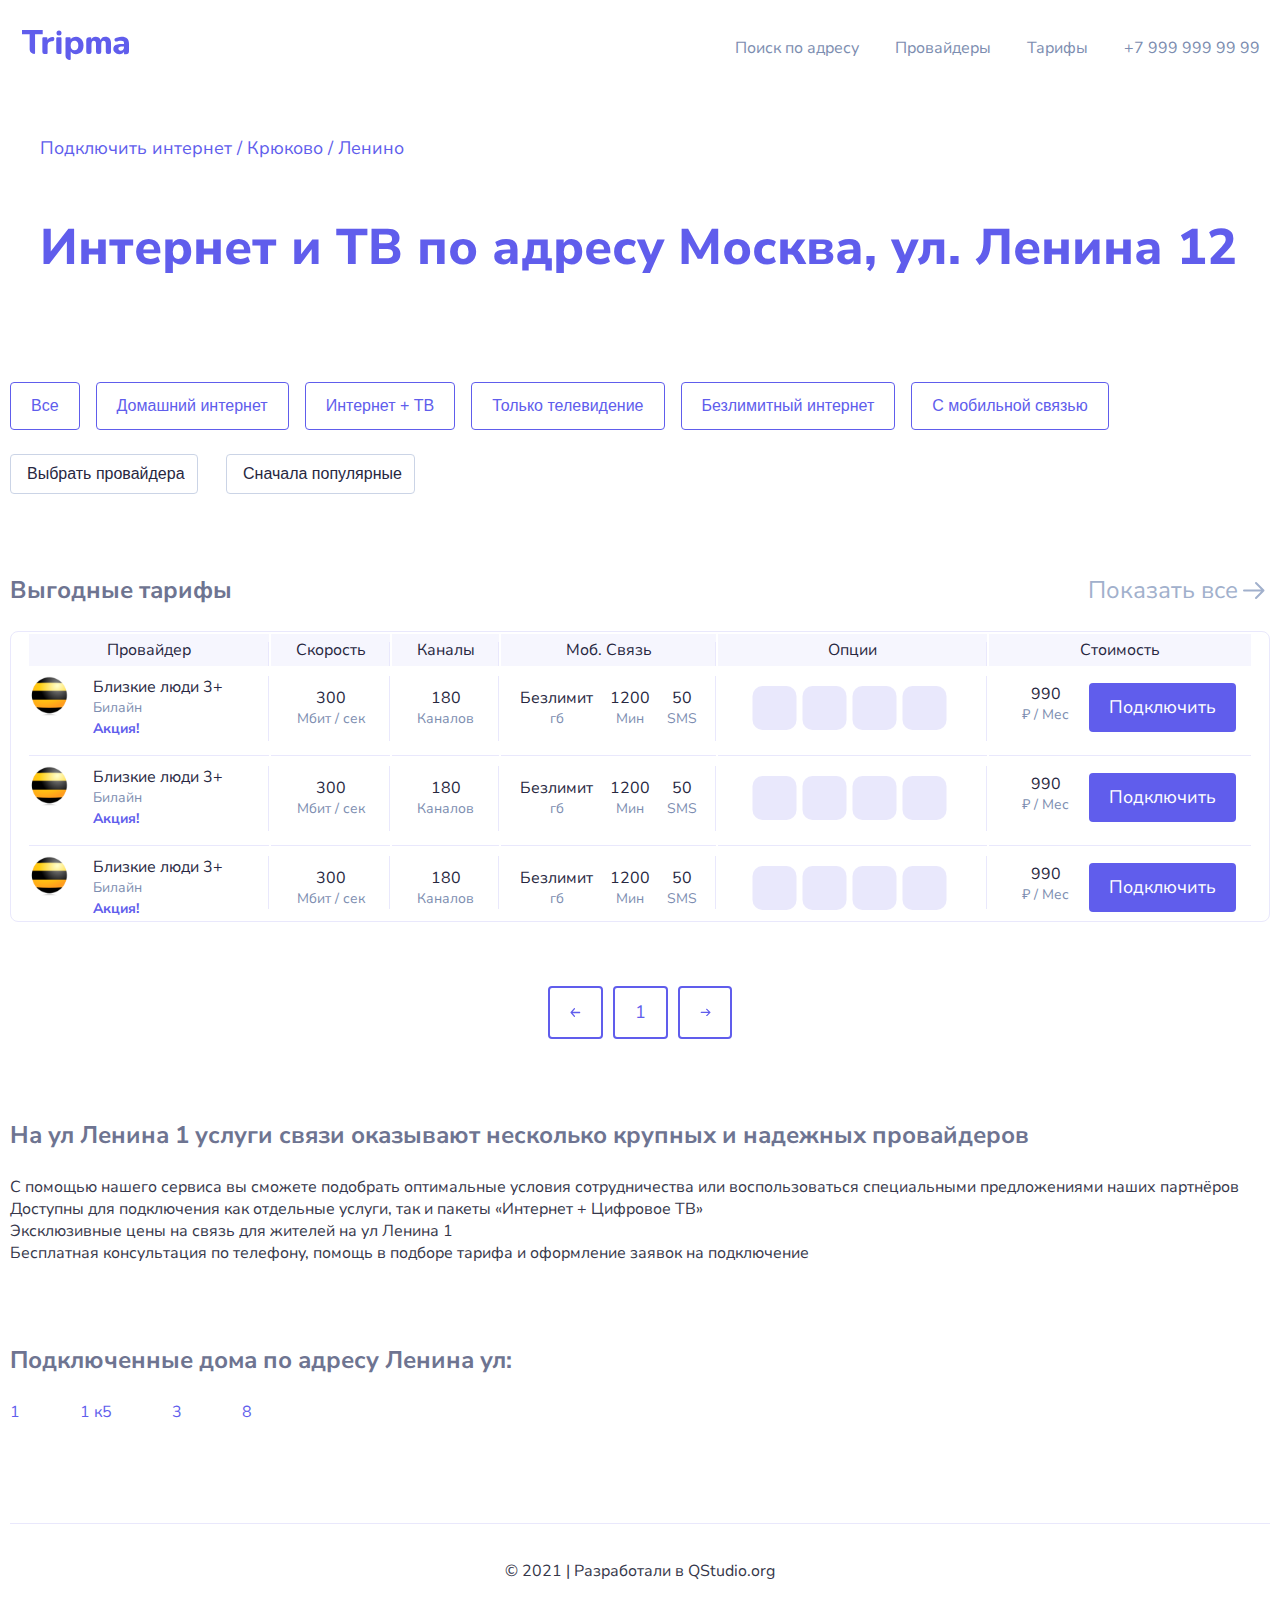
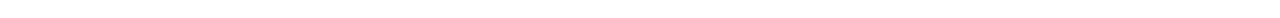
==== commit 6bf26c2d: "Add files via upload" ====
--- a/address.html
+++ b/address.html
@@ -1,530 +1,345 @@
-<!DOCTYPE html>-<html lang="en">--<head>-  <meta charset="UTF-8">-  <meta http-equiv="X-UA-Compatible" content="IE=edge">-  <meta name="viewport" content="width=device-width,initial-scale=1">-  <title>address</title>-  <link rel="stylesheet" href="css/style.min.css">-  <link href="https://fonts.googleapis.com/css2?family=Nunito+Sans:wght@400;600;700;800&display=swap" rel="stylesheet">-</head>--<body>-  <header class="header">-    <div class="container header__container">-      <div class="header-block">-        <div class="logo">-          <a href="../../index.html">-            <img src="./img/header/logo.svg" alt="logo">-          </a>-        </div>-        <div class="header__wrapper">-          <div class="header__right">-            <nav class="nav">-              <img class="header__close" src="./img/header/close.svg" alt="close">-              <ul class="nav__list">-                <li class="nav__link">-                  <a href="./address.html">Поиск по адресу</a>-                </li>-                <li class="nav__link">-                  <a href="./provider.html">Провайдеры</a>-                </li>-                <li class="nav__link">-                  <a href="./providerItem.html">Тарифы</a>-                </li>-                <li class="nav__link">-                  <a href="#">+7 999 999 99 99</a>-                </li>-              </ul>-            </nav>-            <img class="header__menu" src="./img/header/menu.svg" alt="menu">-          </div>-        </div>-      </div>-    </div>-  </header>-  <section class="section heroTable">-    <div class="container">-      <div class="heroTable__block">-        <div class="heroTable__top">-          <span class="heroTable__subtitle">-            <a href="#" class="heroTable__link">Подключить интернет</a> / <a href="#" class="heroTable__link">Крюково</a> / <a href="#" class="heroTable__link">Ленино</a>-          </span>-          <h1 class="heroTable__title">-            Интернет и ТВ по адресу-            <br>-            Москва, ул. Ленина 12-          </h1>-        </div>-      </div>-    </div>-  </section>-  <section class="section filter">-    <div class="container">-      <div class="filter-block">-        <button class="filter__button btn">Все</button>-        <button class="filter__button btn">Домашний интернет</button>-        <button class="filter__button btn">Интернет + ТВ</button>-        <button class="filter__button btn">Только телевидение</button>-        <button class="filter__button btn">Безлимитный интернет</button>-        <button class="filter__button btn">С мобильной связью</button>-      </div>-      <div class="select-block">-        <select class="select__item btn">-          <option selected="selected" value="Крокодил Гена">Выбрать провайдера</option>-        </select>-        <select class="select__item btn">-          <option class value="Выбрать провайдера">Сначала популярные</option>-        </select>-      </div>-    </div>-  </section>-  <section class="section home">-    <div class="container">-      <div class="section__top">-        <h2 class="section__title">Выгодные тарифы</h2>-        <a to="#" class="section__close">-          Показать все-          <img src="../../img/btnRight.svg" alt="btnRight">-        </a>-      </div>-      <div class="home-block section-block"></div>-      <div class="table">-        <table class="table-block">-          <thead class="table__head">-            <tr class="table__head">-              <th class="table__item table__head-item">-                <div class="table__provider">Провайдер</div>-              </th>-              <th class="table__item table__head-item">-                <div class="table__speed">Скорость</div>-              </th>-              <th class="table__item table__head-item">-                <div class="table__channel">Каналы</div>-              </th>-              <th class="table__item table__head-item">-                <div class="table__mobile">Моб. Связь</div>-              </th>-              <th class="table__item table__head-item">-                <div class="table__option">Опции</div>-              </th>-              <th class="table__item table__head-item">-                <div class="table__price">Стоимость</div>-              </th>-            </tr>-          </thead>-          <tbody class="table__body">-            <tr class="table__string">-              <td class="table__item">-                <div class="table__provider table__wrapper">-                  <img class="table__img" src="./img/home/Logo.svg" alt="Logo">-                  <div class="table__right">-                    <span class="table__title table__provider-title">Близкие люди 3+</span>-                    <p class="table__subtitle">Билайн</p>-                    <span class="table__stock">Акция!</span>-                  </div>-                </div>-              </td>-              <td class="table__item">-                <div class="table__speed">-                  <span class="table__title">300</span>-                  <p class="table__subtitle">Мбит / сек</p>-                </div>-              </td>-              <td class="table__item table__example">-                <div class="table__channel">-                  <span class="table__title">180</span>-                  <p class="table__subtitle">Каналов</p>-                </div>-              </td>-              <td class="table__item">-                <div class="table__mobile table__wrapper">-                  <div class="table__elem">-                    <span class="table__title">Безлимит</span>-                    <p class="table__subtitle">гб</p>-                  </div>-                  <div class="table__elem">-                    <span class="table__title">1200</span>-                    <p class="table__subtitle">Мин</p>-                  </div>-                  <div class="table__elem">-                    <span class="table__title">50</span>-                    <p class="table__subtitle">SMS</p>-                  </div>-                </div>-              </td>-              <td class="table__item">-                <div class="table__wrapper table__option">-                  <img src="../../img/home/icon.svg" alt="icon.svg">-                  <img src="../../img/home/icon.svg" alt="icon.svg">-                  <img src="../../img/home/icon.svg" alt="icon.svg">-                  <img src="../../img/home/icon.svg" alt="icon.svg">-                </div>-              </td>-              <td class="table__item">-                <div class="table__wrapper table__price">-                  <div class="table__left">-                    <span class="table__title">990</span>-                    <p class="table__subtitle">₽ / Мес</p>-                  </div>-                  <a href="#" class="table__btn btn">Подключить</a>-                </div>-              </td>-            </tr>-            <tr class="table__string">-              <td class="table__item">-                <div class="table__provider table__wrapper">-                  <img class="table__img" src="./img/home/Logo.svg" alt="Logo">-                  <div class="table__right">-                    <span class="table__title table__provider-title">Близкие люди 3+</span>-                    <p class="table__subtitle">Билайн</p>-                    <span class="table__stock">Акция!</span>-                  </div>-                </div>-              </td>-              <td class="table__item">-                <div class="table__speed">-                  <span class="table__title">300</span>-                  <p class="table__subtitle">Мбит / сек</p>-                </div>-              </td>-              <td class="table__item table__example">-                <div class="table__channel">-                  <span class="table__title">180</span>-                  <p class="table__subtitle">Каналов</p>-                </div>-              </td>-              <td class="table__item">-                <div class="table__mobile table__wrapper">-                  <div class="table__elem">-                    <span class="table__title">Безлимит</span>-                    <p class="table__subtitle">гб</p>-                  </div>-                  <div class="table__elem">-                    <span class="table__title">1200</span>-                    <p class="table__subtitle">Мин</p>-                  </div>-                  <div class="table__elem">-                    <span class="table__title">50</span>-                    <p class="table__subtitle">SMS</p>-                  </div>-                </div>-              </td>-              <td class="table__item">-                <div class="table__wrapper table__option">-                  <img src="../../img/home/icon.svg" alt="icon.svg">-                  <img src="../../img/home/icon.svg" alt="icon.svg">-                  <img src="../../img/home/icon.svg" alt="icon.svg">-                  <img src="../../img/home/icon.svg" alt="icon.svg">-                </div>-              </td>-              <td class="table__item">-                <div class="table__wrapper table__price">-                  <div class="table__left">-                    <span class="table__title">990</span>-                    <p class="table__subtitle">₽ / Мес</p>-                  </div>-                  <a href="#" class="table__btn btn">Подключить</a>-                </div>-              </td>-            </tr>-            <tr class="table__string">-              <td class="table__item">-                <div class="table__provider table__wrapper">-                  <img class="table__img" src="./img/home/Logo.svg" alt="Logo">-                  <div class="table__right">-                    <span class="table__title table__provider-title">Близкие люди 3+</span>-                    <p class="table__subtitle">Билайн</p>-                    <span class="table__stock">Акция!</span>-                  </div>-                </div>-              </td>-              <td class="table__item">-                <div class="table__speed">-                  <span class="table__title">300</span>-                  <p class="table__subtitle">Мбит / сек</p>-                </div>-              </td>-              <td class="table__item table__example">-                <div class="table__channel">-                  <span class="table__title">180</span>-                  <p class="table__subtitle">Каналов</p>-                </div>-              </td>-              <td class="table__item">-                <div class="table__mobile table__wrapper">-                  <div class="table__elem">-                    <span class="table__title">Безлимит</span>-                    <p class="table__subtitle">гб</p>-                  </div>-                  <div class="table__elem">-                    <span class="table__title">1200</span>-                    <p class="table__subtitle">Мин</p>-                  </div>-                  <div class="table__elem">-                    <span class="table__title">50</span>-                    <p class="table__subtitle">SMS</p>-                  </div>-                </div>-              </td>-              <td class="table__item">-                <div class="table__wrapper table__option">-                  <img src="../../img/home/icon.svg" alt="icon.svg">-                  <img src="../../img/home/icon.svg" alt="icon.svg">-                  <img src="../../img/home/icon.svg" alt="icon.svg">-                  <img src="../../img/home/icon.svg" alt="icon.svg">-                </div>-              </td>-              <td class="table__item">-                <div class="table__wrapper table__price">-                  <div class="table__left">-                    <span class="table__title">990</span>-                    <p class="table__subtitle">₽ / Мес</p>-                  </div>-                  <a href="#" class="table__btn btn">Подключить</a>-                </div>-              </td>-            </tr>-            <tr class="table__string">-              <td class="table__item">-                <div class="table__provider table__wrapper">-                  <img class="table__img" src="./img/home/Logo.svg" alt="Logo">-                  <div class="table__right">-                    <span class="table__title table__provider-title">Близкие люди 3+</span>-                    <p class="table__subtitle">Билайн</p>-                    <span class="table__stock">Акция!</span>-                  </div>-                </div>-              </td>-              <td class="table__item">-                <div class="table__speed">-                  <span class="table__title">300</span>-                  <p class="table__subtitle">Мбит / сек</p>-                </div>-              </td>-              <td class="table__item table__example">-                <div class="table__channel">-                  <span class="table__title">180</span>-                  <p class="table__subtitle">Каналов</p>-                </div>-              </td>-              <td class="table__item">-                <div class="table__mobile table__wrapper">-                  <div class="table__elem">-                    <span class="table__title">Безлимит</span>-                    <p class="table__subtitle">гб</p>-                  </div>-                  <div class="table__elem">-                    <span class="table__title">1200</span>-                    <p class="table__subtitle">Мин</p>-                  </div>-                  <div class="table__elem">-                    <span class="table__title">50</span>-                    <p class="table__subtitle">SMS</p>-                  </div>-                </div>-              </td>-              <td class="table__item">-                <div class="table__wrapper table__option">-                  <img src="../../img/home/icon.svg" alt="icon.svg">-                  <img src="../../img/home/icon.svg" alt="icon.svg">-                  <img src="../../img/home/icon.svg" alt="icon.svg">-                  <img src="../../img/home/icon.svg" alt="icon.svg">-                </div>-              </td>-              <td class="table__item">-                <div class="table__wrapper table__price">-                  <div class="table__left">-                    <span class="table__title">990</span>-                    <p class="table__subtitle">₽ / Мес</p>-                  </div>-                  <a href="#" class="table__btn btn">Подключить</a>-                </div>-              </td>-            </tr>-            <tr class="table__string">-              <td class="table__item">-                <div class="table__provider table__wrapper">-                  <img class="table__img" src="./img/home/Logo.svg" alt="Logo">-                  <div class="table__right">-                    <span class="table__title table__provider-title">Близкие люди 3+</span>-                    <p class="table__subtitle">Билайн</p>-                    <span class="table__stock">Акция!</span>-                  </div>-                </div>-              </td>-              <td class="table__item">-                <div class="table__speed">-                  <span class="table__title">300</span>-                  <p class="table__subtitle">Мбит / сек</p>-                </div>-              </td>-              <td class="table__item table__example">-                <div class="table__channel">-                  <span class="table__title">180</span>-                  <p class="table__subtitle">Каналов</p>-                </div>-              </td>-              <td class="table__item">-                <div class="table__mobile table__wrapper">-                  <div class="table__elem">-                    <span class="table__title">Безлимит</span>-                    <p class="table__subtitle">гб</p>-                  </div>-                  <div class="table__elem">-                    <span class="table__title">1200</span>-                    <p class="table__subtitle">Мин</p>-                  </div>-                  <div class="table__elem">-                    <span class="table__title">50</span>-                    <p class="table__subtitle">SMS</p>-                  </div>-                </div>-              </td>-              <td class="table__item">-                <div class="table__wrapper table__option">-                  <img src="../../img/home/icon.svg" alt="icon.svg">-                  <img src="../../img/home/icon.svg" alt="icon.svg">-                  <img src="../../img/home/icon.svg" alt="icon.svg">-                  <img src="../../img/home/icon.svg" alt="icon.svg">-                </div>-              </td>-              <td class="table__item">-                <div class="table__wrapper table__price">-                  <div class="table__left">-                    <span class="table__title">990</span>-                    <p class="table__subtitle">₽ / Мес</p>-                  </div>-                  <a href="#" class="table__btn btn">Подключить</a>-                </div>-              </td>-            </tr>-            <tr class="table__string">-              <td class="table__item">-                <div class="table__provider table__wrapper">-                  <img class="table__img" src="./img/home/Logo.svg" alt="Logo">-                  <div class="table__right">-                    <span class="table__title table__provider-title">Близкие люди 3+</span>-                    <p class="table__subtitle">Билайн</p>-                    <span class="table__stock">Акция!</span>-                  </div>-                </div>-              </td>-              <td class="table__item">-                <div class="table__speed">-                  <span class="table__title">300</span>-                  <p class="table__subtitle">Мбит / сек</p>-                </div>-              </td>-              <td class="table__item table__example">-                <div class="table__channel">-                  <span class="table__title">180</span>-                  <p class="table__subtitle">Каналов</p>-                </div>-              </td>-              <td class="table__item">-                <div class="table__mobile table__wrapper">-                  <div class="table__elem">-                    <span class="table__title">Безлимит</span>-                    <p class="table__subtitle">гб</p>-                  </div>-                  <div class="table__elem">-                    <span class="table__title">1200</span>-                    <p class="table__subtitle">Мин</p>-                  </div>-                  <div class="table__elem">-                    <span class="table__title">50</span>-                    <p class="table__subtitle">SMS</p>-                  </div>-                </div>-              </td>-              <td class="table__item">-                <div class="table__wrapper table__option">-                  <img src="../../img/home/icon.svg" alt="icon.svg">-                  <img src="../../img/home/icon.svg" alt="icon.svg">-                  <img src="../../img/home/icon.svg" alt="icon.svg">-                  <img src="../../img/home/icon.svg" alt="icon.svg">-                </div>-              </td>-              <td class="table__item">-                <div class="table__wrapper table__price">-                  <div class="table__left">-                    <span class="table__title">990</span>-                    <p class="table__subtitle">₽ / Мес</p>-                  </div>-                  <a href="#" class="table__btn btn">Подключить</a>-                </div>-              </td>-            </tr>-          </tbody>-        </table>-      </div>-    </div>-  </section>-  <section class="pagination">-    <div class="container">-      <ul class="pagination-block">-        <li class="pagination__item pagination__btn btn">-          <img class="pagination__btn-left" src="../../img/table/arrow.svg" alt="arrowRight">-        </li>-        <li class="pagination__item btn">1</li>-        <li class="pagination__item pagination__btn btn">-          <img class="pagination__btn-right" src="../../img/table/arrow.svg" alt="arrowRight">-        </li>-      </ul>-    </div>-  </section>-  <section class="section">-    <div class="container">-      <div class="section__top">-        <h2 class="section__title">На ул Ленина 1 услуги связи оказывают несколько крупных и надежных провайдеров</h2>-      </div>-      <div class="section-block">-        <p class="section__text">-          С помощью нашего сервиса вы сможете подобрать оптимальные условия сотрудничества или воспользоваться специальными предложениями наших партнёров-          Доступны для подключения как отдельные услуги, так и пакеты «Интернет + Цифровое ТВ»-        </p>-        <p class="section__text">-          Эксклюзивные цены на связь для жителей на ул Ленина 1-        </p>-        <p class="section__text">-          Бесплатная консультация по телефону, помощь в подборе тарифа и оформление заявок на подключение-        </p>-      </div>-    </div>-  </section>-  <section class="section address">-    <div class="container">-      <div class="section__top">-        <h2 class="section__title">Подключенные дома по адресу Ленина ул:</h2>-      </div>-      <div class="section-block">-        <ul class="address__list">-          <li class="address__item">-            <a href="#" class="address__link">1</a>-          </li>-          <li class="address__item">-            <a href="#" class="address__link">1 к5</a>-          </li>-          <li class="address__item">-            <a href="#" class="address__link">3</a>-          </li>-          <li class="address__item">-            <a href="#" class="address__link">8</a>-          </li>-        </ul>-      </div>-    </div>-  </section>-  <footer class="footer">-    <div class="container">-      <div class="footer-block">-        <p class="footer__text">© 2021 | Разработали в QStudio.org</p>-      </div>-    </div>-  </footer>-  <script src="js/script.js"></script>-</body>-+<!DOCTYPE html>
+<html lang="en">
+
+<head>
+  <meta charset="UTF-8">
+  <meta http-equiv="X-UA-Compatible" content="IE=edge">
+  <meta name="viewport" content="width=device-width,initial-scale=1">
+  <title>address</title>
+  <link rel="stylesheet" href="css/style.min.css">
+  <link href="https://fonts.googleapis.com/css2?family=Nunito+Sans:wght@400;600;700;800&display=swap" rel="stylesheet">
+</head>
+
+<body>
+  <header class="header">
+    <div class="container header__container">
+      <div class="header-block">
+        <div class="logo">
+          <a href="./index.html">
+            <img src="./img/header/logo.svg" alt="logo">
+          </a>
+        </div>
+        <div class="header__wrapper">
+          <div class="header__right">
+            <nav class="nav">
+              <img class="header__close" src="./img/header/close.svg" alt="close">
+              <ul class="nav__list">
+                <li class="nav__link">
+                  <a href="./address.html">Поиск по адресу</a>
+                </li>
+                <li class="nav__link">
+                  <a href="./provider.html">Провайдеры</a>
+                </li>
+                <li class="nav__link">
+                  <a href="./providerItem.html">Тарифы</a>
+                </li>
+                <li class="nav__link">
+                  <a href="./tariffs.html">+7 999 999 99 99</a>
+                </li>
+              </ul>
+            </nav>
+            <img class="header__menu" src="./img/header/menu.svg" alt="menu">
+          </div>
+        </div>
+      </div>
+    </div>
+  </header>
+  <section class="section heroTable">
+    <div class="container">
+      <div class="heroTable__block">
+        <div class="heroTable__top">
+          <span class="heroTable__subtitle">
+            <a href="#" class="heroTable__link">Подключить интернет</a> / <a href="#" class="heroTable__link">Крюково</a> / <a href="#" class="heroTable__link">Ленино</a>
+          </span>
+          <h1 class="heroTable__title">
+            Интернет и ТВ по адресу Москва, ул. Ленина 12
+          </h1>
+        </div>
+      </div>
+    </div>
+  </section>
+  <section class="section filter">
+    <div class="container">
+      <div class="filter-block">
+        <button class="filter__button btn">Все</button>
+        <button class="filter__button btn">Домашний интернет</button>
+        <button class="filter__button btn">Интернет + ТВ</button>
+        <button class="filter__button btn">Только телевидение</button>
+        <button class="filter__button btn">Безлимитный интернет</button>
+        <button class="filter__button btn">С мобильной связью</button>
+      </div>
+      <div class="select-block">
+        <select class="select__item btn">
+          <option selected="selected" value="Крокодил Гена">Выбрать провайдера</option>
+        </select>
+        <select class="select__item btn">
+          <option class value="Выбрать провайдера">Сначала популярные</option>
+        </select>
+      </div>
+    </div>
+  </section>
+  <section class="section home">
+    <div class="container">
+      <div class="section__top">
+        <h2 class="section__title">Выгодные тарифы</h2>
+        <a to="#" class="section__close">
+          Показать все
+          <img src="./img/btnRight.svg" alt="btnRight">
+        </a>
+      </div>
+      <div class="home-block section-block"></div>
+      <div class="table">
+        <table class="table-block">
+          <thead class="table__head">
+            <tr class="table__head">
+              <th class="table__item table__head-item">Провайдер</th>
+              <th class="table__item table__head-item">Скорость</th>
+              <th class="table__item table__head-item">Каналы</th>
+              <th class="table__item table__head-item">Моб. Связь</th>
+              <th class="table__item table__head-item">Опции</th>
+              <th class="table__item table__head-item">Стоимость</th>
+            </tr>
+          </thead>
+          <tbody class="table__body">
+            <tr class="table__string">
+              <td class="table__item">
+                <div class="table__provider table__wrapper">
+                  <img class="table__img" src="./img/home/Logo.svg" alt="Logo">
+                  <div class="table__right">
+                    <span class="table__title table__provider-title">Близкие люди 3+</span>
+                    <p class="table__subtitle">Билайн</p>
+                    <span class="table__stock">Акция!</span>
+                  </div>
+                </div>
+              </td>
+              <td class="table__item">
+                <div class="table__speed">
+                  <span class="table__title">300</span>
+                  <p class="table__subtitle">Мбит / сек</p>
+                </div>
+              </td>
+              <td class="table__item table__example">
+                <div class="table__channel">
+                  <span class="table__title">180</span>
+                  <p class="table__subtitle">Каналов</p>
+                </div>
+              </td>
+              <td class="table__item">
+                <div class="table__mobile table__wrapper">
+                  <div class="table__elem">
+                    <span class="table__title">Безлимит</span>
+                    <p class="table__subtitle">гб</p>
+                  </div>
+                  <div class="table__elem">
+                    <span class="table__title">1200</span>
+                    <p class="table__subtitle">Мин</p>
+                  </div>
+                  <div class="table__elem">
+                    <span class="table__title">50</span>
+                    <p class="table__subtitle">SMS</p>
+                  </div>
+                </div>
+              </td>
+              <td class="table__item">
+                <div class="table__wrapper table__option">
+                  <img class="table__option-item" src="./img/home/icon.svg" alt="icon.svg">
+                  <img class="table__option-item" src="./img/home/icon.svg" alt="icon.svg">
+                  <img class="table__option-item" src="./img/home/icon.svg" alt="icon.svg">
+                  <img class="table__option-item" src="./img/home/icon.svg" alt="icon.svg">
+                </div>
+              </td>
+              <td class="table__item">
+                <div class="table__wrapper table__price">
+                  <div class="table__left">
+                    <span class="table__title">990</span>
+                    <p class="table__subtitle">₽ / Мес</p>
+                  </div>
+                  <a href="#" class="table__btn btn">Подключить</a>
+                </div>
+              </td>
+            </tr>
+            <tr class="table__string">
+              <td class="table__item">
+                <div class="table__provider table__wrapper">
+                  <img class="table__img" src="./img/home/Logo.svg" alt="Logo">
+                  <div class="table__right">
+                    <span class="table__title table__provider-title">Близкие люди 3+</span>
+                    <p class="table__subtitle">Билайн</p>
+                    <span class="table__stock">Акция!</span>
+                  </div>
+                </div>
+              </td>
+              <td class="table__item">
+                <div class="table__speed">
+                  <span class="table__title">300</span>
+                  <p class="table__subtitle">Мбит / сек</p>
+                </div>
+              </td>
+              <td class="table__item table__example">
+                <div class="table__channel">
+                  <span class="table__title">180</span>
+                  <p class="table__subtitle">Каналов</p>
+                </div>
+              </td>
+              <td class="table__item">
+                <div class="table__mobile table__wrapper">
+                  <div class="table__elem">
+                    <span class="table__title">Безлимит</span>
+                    <p class="table__subtitle">гб</p>
+                  </div>
+                  <div class="table__elem">
+                    <span class="table__title">1200</span>
+                    <p class="table__subtitle">Мин</p>
+                  </div>
+                  <div class="table__elem">
+                    <span class="table__title">50</span>
+                    <p class="table__subtitle">SMS</p>
+                  </div>
+                </div>
+              </td>
+              <td class="table__item">
+                <div class="table__wrapper table__option">
+                  <img class="table__option-item" src="./img/home/icon.svg" alt="icon.svg">
+                  <img class="table__option-item" src="./img/home/icon.svg" alt="icon.svg">
+                  <img class="table__option-item" src="./img/home/icon.svg" alt="icon.svg">
+                  <img class="table__option-item" src="./img/home/icon.svg" alt="icon.svg">
+                </div>
+              </td>
+              <td class="table__item">
+                <div class="table__wrapper table__price">
+                  <div class="table__left">
+                    <span class="table__title">990</span>
+                    <p class="table__subtitle">₽ / Мес</p>
+                  </div>
+                  <a href="#" class="table__btn btn">Подключить</a>
+                </div>
+              </td>
+            </tr>
+            <tr class="table__string">
+              <td class="table__item">
+                <div class="table__provider table__wrapper">
+                  <img class="table__img" src="./img/home/Logo.svg" alt="Logo">
+                  <div class="table__right">
+                    <span class="table__title table__provider-title">Близкие люди 3+</span>
+                    <p class="table__subtitle">Билайн</p>
+                    <span class="table__stock">Акция!</span>
+                  </div>
+                </div>
+              </td>
+              <td class="table__item">
+                <div class="table__speed">
+                  <span class="table__title">300</span>
+                  <p class="table__subtitle">Мбит / сек</p>
+                </div>
+              </td>
+              <td class="table__item table__example">
+                <div class="table__channel">
+                  <span class="table__title">180</span>
+                  <p class="table__subtitle">Каналов</p>
+                </div>
+              </td>
+              <td class="table__item">
+                <div class="table__mobile table__wrapper">
+                  <div class="table__elem">
+                    <span class="table__title">Безлимит</span>
+                    <p class="table__subtitle">гб</p>
+                  </div>
+                  <div class="table__elem">
+                    <span class="table__title">1200</span>
+                    <p class="table__subtitle">Мин</p>
+                  </div>
+                  <div class="table__elem">
+                    <span class="table__title">50</span>
+                    <p class="table__subtitle">SMS</p>
+                  </div>
+                </div>
+              </td>
+              <td class="table__item">
+                <div class="table__wrapper table__option">
+                  <img class="table__option-item" src="./img/home/icon.svg" alt="icon.svg">
+                  <img class="table__option-item" src="./img/home/icon.svg" alt="icon.svg">
+                  <img class="table__option-item" src="./img/home/icon.svg" alt="icon.svg">
+                  <img class="table__option-item" src="./img/home/icon.svg" alt="icon.svg">
+                </div>
+              </td>
+              <td class="table__item">
+                <div class="table__wrapper table__price">
+                  <div class="table__left">
+                    <span class="table__title">990</span>
+                    <p class="table__subtitle">₽ / Мес</p>
+                  </div>
+                  <a href="#" class="table__btn btn">Подключить</a>
+                </div>
+              </td>
+            </tr>
+          </tbody>
+        </table>
+      </div>
+    </div>
+  </section>
+  <section class="pagination">
+    <div class="container">
+      <ul class="pagination-block">
+        <li class="pagination__item pagination__btn btn">
+          <img class="pagination__btn-left" src="./img/table/arrow.svg" alt="arrowRight">
+        </li>
+        <li class="pagination__item btn">1</li>
+        <li class="pagination__item pagination__btn btn">
+          <img class="pagination__btn-right" src="./img/table/arrow.svg" alt="arrowRight">
+        </li>
+      </ul>
+    </div>
+  </section>
+  <section class="section">
+    <div class="container">
+      <div class="section__top">
+        <h2 class="section__title">На ул Ленина 1 услуги связи оказывают несколько крупных и надежных провайдеров</h2>
+      </div>
+      <div class="section-block">
+        <p class="section__text">
+          С помощью нашего сервиса вы сможете подобрать оптимальные условия сотрудничества или воспользоваться специальными предложениями наших партнёров
+          Доступны для подключения как отдельные услуги, так и пакеты «Интернет + Цифровое ТВ»
+        </p>
+        <p class="section__text">
+          Эксклюзивные цены на связь для жителей на ул Ленина 1
+        </p>
+        <p class="section__text">
+          Бесплатная консультация по телефону, помощь в подборе тарифа и оформление заявок на подключение
+        </p>
+      </div>
+    </div>
+  </section>
+  <section class="section address">
+    <div class="container">
+      <div class="section__top">
+        <h2 class="section__title">Подключенные дома по адресу Ленина ул:</h2>
+      </div>
+      <div class="section-block">
+        <ul class="address__list">
+          <li class="address__item">
+            <a href="#" class="address__link">1</a>
+          </li>
+          <li class="address__item">
+            <a href="#" class="address__link">1 к5</a>
+          </li>
+          <li class="address__item">
+            <a href="#" class="address__link">3</a>
+          </li>
+          <li class="address__item">
+            <a href="#" class="address__link">8</a>
+          </li>
+        </ul>
+      </div>
+    </div>
+  </section>
+  <footer class="footer">
+    <div class="container">
+      <div class="footer-block">
+        <p class="footer__text">© 2021 | Разработали в QStudio.org</p>
+      </div>
+    </div>
+  </footer>
+  <script src="js/scriptAddress.js"></script>
+</body>
+
 </html>--- a/css/style.min.css
+++ b/css/style.min.css
@@ -1 +1 @@
-/*! normalize.css v8.0.1 | MIT License | github.com/necolas/normalize.css */html{line-height:1.15;-webkit-text-size-adjust:100%}body{margin:0}main{display:block}h1{font-size:2em;margin:.67em 0}hr{-webkit-box-sizing:content-box;box-sizing:content-box;height:0;overflow:visible}pre{font:1em monospace,monospace}a{background:0 0}abbr[title]{border-bottom:none;text-decoration:underline;-webkit-text-decoration:underline dotted;text-decoration:underline dotted}b,strong{font-weight:bolder}code,kbd,samp{font:1em monospace,monospace}small{font-size:80%}sub,sup{font-size:75%;line-height:0;position:relative;vertical-align:baseline}sub{bottom:-.25em}sup{top:-.5em}img{border-style:none}button,input,optgroup,select,textarea{font:100%/1.15 inherit;margin:0}button,input{overflow:visible}button,select{text-transform:none}[type=button],[type=reset],[type=submit],button{-webkit-appearance:button}[type=button]::-moz-focus-inner,[type=reset]::-moz-focus-inner,[type=submit]::-moz-focus-inner,button::-moz-focus-inner{border-style:none;padding:0}[type=button]:-moz-focusring,[type=reset]:-moz-focusring,[type=submit]:-moz-focusring,button:-moz-focusring{outline:1px dotted ButtonText}fieldset{padding:.35em .75em .625em}legend{-webkit-box-sizing:border-box;box-sizing:border-box;color:inherit;display:table;max-width:100%;padding:0;white-space:normal}progress{vertical-align:baseline}textarea{overflow:auto}[type=checkbox],[type=radio]{-webkit-box-sizing:border-box;box-sizing:border-box;padding:0}[type=number]::-webkit-inner-spin-button,[type=number]::-webkit-outer-spin-button{height:auto}[type=search]{-webkit-appearance:textfield;outline-offset:-2px}[type=search]::-webkit-search-decoration{-webkit-appearance:none}::-webkit-file-upload-button{-webkit-appearance:button;font:inherit}details{display:block}summary{display:list-item}template{display:none}[hidden]{display:none}*{margin:0;padding:0;-webkit-box-sizing:border-box;box-sizing:border-box}body{font:normal normal 16px/22px Nunito Sans;color:#36374a;background:#fff}h1,h2,h3,h4,h5,h6,li,ul{padding:0;margin:0}li,ul{list-style:none;padding:0;margin:0}a{display:block;padding:0;margin:0;text-decoration:none;color:#000}button,input,select{-webkit-appearance:none;-moz-appearance:none;appearance:none;border:none;outline:0;color:#7c8db0}button :active,button :focus,button :hover,input :active,input :focus,input :hover,select :active,select :focus,select :hover{outline:0;border:none}button::-webkit-calendar-picker-indicator,input::-webkit-calendar-picker-indicator,select::-webkit-calendar-picker-indicator{display:none!important}.container{max-width:1312px;margin:0 auto;padding:0 10px}.btn{display:inline-block;padding:12px 20px;background:#605dec;border-radius:4px;font-style:normal;font-weight:400;font-size:18px;line-height:25px;color:#fff}.section{padding-top:40px;padding-bottom:40px}.section__list{display:-webkit-box;display:-ms-flexbox;display:flex;-ms-flex-wrap:wrap;flex-wrap:wrap;-webkit-box-pack:justify;-ms-flex-pack:justify;justify-content:space-between}@media screen and (max-width:1250px){.section__list{-webkit-box-pack:space-evenly;-ms-flex-pack:space-evenly;justify-content:space-evenly}}@media screen and (max-width:900px){.section__list .section__list{-webkit-box-orient:vertical;-webkit-box-direction:normal;-ms-flex-direction:column;flex-direction:column;-webkit-box-pack:center;-ms-flex-pack:center;justify-content:center}}.section__item{margin-bottom:40px;max-width:411px;display:-webkit-box;display:-ms-flexbox;display:flex;-webkit-box-orient:vertical;-webkit-box-direction:normal;-ms-flex-direction:column;flex-direction:column;-webkit-box-shadow:0 2px 4px rgba(28,5,77,.1),0 12px 32px rgba(0,0,0,.05);box-shadow:0 2px 4px rgba(28,5,77,.1),0 12px 32px rgba(0,0,0,.05);border-radius:12px}.section__item-footer{padding:16px 24px}@media screen and (max-width:430px){.section__item{width:100%}}.section__top{display:-webkit-box;display:-ms-flexbox;display:flex;-webkit-box-pack:justify;-ms-flex-pack:justify;justify-content:space-between;-webkit-box-align:center;-ms-flex-align:center;align-items:center;margin-bottom:24px}.section__close{font-size:24px;line-height:33px;color:#a1b0cc;display:-webkit-box;display:-ms-flexbox;display:flex;-webkit-box-align:center;-ms-flex-align:center;align-items:center;-ms-flex-line-pack:center;align-content:center}@media screen and (max-width:500px){.section__close{font-size:15px}}.section__img{border-top-right-radius:12px;border-top-left-radius:12px}.section__title{font-weight:700;font-size:24px;line-height:33px;color:#6e7491}@media screen and (max-width:500px){.section__title{font-size:15px}}.section__info{display:-webkit-box;display:-ms-flexbox;display:flex;-webkit-box-pack:justify;-ms-flex-pack:justify;justify-content:space-between}.section__city{color:#6e7491;font-weight:600;font-size:18px;line-height:25px;margin-bottom:4px}.section__city span{color:#605dec}.section__price{font-weight:600;font-size:18px;line-height:25px}.section__text{font-size:16px;line-height:22px}.section__variant{list-style:disc;margin-top:15px;margin-bottom:15px}.section__variant-item{display:-webkit-box;display:-ms-flexbox;display:flex;-webkit-box-align:center;-ms-flex-align:center;align-items:center}.section__variant-point{background:#36374a;width:5px;height:5px;border-radius:50%;margin-right:10px}.section__variant-link{list-style:disc;color:#605dec}.section__contact{display:-webkit-box;display:-ms-flexbox;display:flex;-webkit-box-pack:justify;-ms-flex-pack:justify;justify-content:space-between;-ms-flex-wrap:wrap;flex-wrap:wrap}.section__contact-item{display:-webkit-box;display:-ms-flexbox;display:flex;-webkit-box-orient:vertical;-webkit-box-direction:normal;-ms-flex-direction:column;flex-direction:column}.section__contact-title{font-weight:400;font-size:16px;line-height:22px;color:#36374a}.section__contact-link{font-weight:700;font-size:16px;line-height:22px;color:#605dec}.form__input{font-size:18px;line-height:25px;padding:8px 12px;background:#fff;border:1px solid #a1b0cc;border-radius:4px;color:#000}.form__input::-webkit-input-placeholder{color:#7c8db0}.form__input::-moz-placeholder{color:#7c8db0}.form__input:-ms-input-placeholder{color:#7c8db0}.form__input::-ms-input-placeholder{color:#7c8db0}.form__input::placeholder{color:#7c8db0}.form__btn{border:1px solid #605dec;-webkit-box-sizing:border-box;box-sizing:border-box;border-radius:4px;padding:12px 20px;text-align:center;margin-bottom:12px}.form__btn:last-child{margin-bottom:0}.form__btn span{font-size:18px;line-height:25px;color:#605dec}.content__top{display:-webkit-box;display:-ms-flexbox;display:flex;-webkit-box-pack:justify;-ms-flex-pack:justify;justify-content:space-between}@media screen and (max-width:1340px){.content__top{-webkit-box-orient:vertical;-webkit-box-direction:normal;-ms-flex-direction:column;flex-direction:column;-webkit-box-pack:center;-ms-flex-pack:center;justify-content:center}}.header{padding:18px 0}.header__container{max-width:1440px}.header-block{display:-webkit-box;display:-ms-flexbox;display:flex;-webkit-box-pack:justify;-ms-flex-pack:justify;justify-content:space-between;-webkit-box-align:center;-ms-flex-align:center;align-items:center}.header__right{position:relative;display:-webkit-box;display:-ms-flexbox;display:flex;-webkit-box-align:center;-ms-flex-align:center;align-items:center}.header__close{width:25px;height:25px;display:none}.header__btn{font-size:16px;margin-left:16px}.header__menu{width:25px;height:25px;display:none;cursor:pointer}.nav__list{display:-webkit-box;display:-ms-flexbox;display:flex}.nav__link{cursor:pointer;padding:10px;margin-right:16px}.nav__link a{color:#7c8db0}.nav__link a:hover{color:#605dec}.nav__link:last-child{margin-right:0}.show{display:-webkit-box!important;display:-ms-flexbox!important;display:flex!important}@media screen and (max-width:740px){.header__menu{display:block}.header__close{display:block;margin-left:auto}.nav{padding:5px;-webkit-box-orient:vertical;-webkit-box-direction:normal;-ms-flex-direction:column;flex-direction:column;-webkit-box-pack:center;-ms-flex-pack:center;justify-content:center;border:1px solid #e9e8fc;min-width:200px;display:none;position:absolute;top:0;right:0;background-color:#fff;border-radius:4px}.nav__list{display:-webkit-box;display:-ms-flexbox;display:flex;-webkit-box-orient:vertical;-webkit-box-direction:normal;-ms-flex-direction:column;flex-direction:column;-webkit-box-pack:center;-ms-flex-pack:center;justify-content:center}.nav__link{text-align:center;cursor:pointer;padding:10px;margin-right:0}.nav__link a{color:#7c8db0}.nav__link:last-child{margin-right:0}}.hero{padding-top:94px;padding-bottom:245px}@media screen and (max-width:700px){.hero{padding-top:40px;padding-bottom:60px}}.hero-block{display:-webkit-box;display:-ms-flexbox;display:flex;-webkit-box-orient:vertical;-webkit-box-direction:normal;-ms-flex-direction:column;flex-direction:column;-webkit-box-align:center;-ms-flex-align:center;align-items:center;text-align:center}.hero__title{color:#605dec;max-width:800px;font-weight:800;font-size:50px;line-height:68px}.hero__subtitle{margin-top:48px;margin-bottom:48px;max-width:800px;font-weight:400;font-size:18px;line-height:25px;color:#605dec}.search{display:-webkit-box;display:-ms-flexbox;display:flex;border-radius:4px;max-width:1200px}.search__wrapper{padding-left:8px;position:relative;border:1px solid #a1b0cc;-webkit-box-shadow:0 2px 4px rgba(7,4,146,.1),0 24px 60px rgba(6,47,125,.05),0 12px 24px rgba(27,59,119,.05);box-shadow:0 2px 4px rgba(7,4,146,.1),0 24px 60px rgba(6,47,125,.05),0 12px 24px rgba(27,59,119,.05);border-radius:4px;display:-webkit-box;display:-ms-flexbox;display:flex;-webkit-box-align:center;-ms-flex-align:center;align-items:center}.search__street{width:554px}.search__home{width:252px}.search__type{width:200px}.search__input{border:none;width:100%}.search__btn{-webkit-box-shadow:0 2px 4px rgba(7,4,146,.1),0 24px 60px rgba(6,47,125,.05),0 12px 24px rgba(27,59,119,.05);box-shadow:0 2px 4px rgba(7,4,146,.1),0 24px 60px rgba(6,47,125,.05),0 12px 24px rgba(27,59,119,.05)}.search__img{width:32px;height:32px}@media screen and (max-width:1210px){.search{display:-webkit-box;display:-ms-flexbox;display:flex;-webkit-box-orient:vertical;-webkit-box-direction:normal;-ms-flex-direction:column;flex-direction:column;width:80%}.search__wrapper{margin-bottom:5px}.search__home,.search__street,.search__type{width:100%}.search__btn{margin-top:15px;text-align:center}}@media screen and (max-width:900px){.search{display:-webkit-box;display:-ms-flexbox;display:flex;-webkit-box-orient:vertical;-webkit-box-direction:normal;-ms-flex-direction:column;flex-direction:column;width:80%}.search__wrapper{margin-bottom:5px}.search__btn{margin-top:15px;text-align:center}}@media screen and (max-width:570px){.hero__title{font-size:35px;line-height:45px}.hero__subtitle{font-size:15px}}.heroTable{padding-bottom:100px}.heroTable__block{display:-webkit-box;display:-ms-flexbox;display:flex;-webkit-box-pack:center;-ms-flex-pack:center;justify-content:center}.heroTable__top{max-width:1200px;display:-webkit-box;display:-ms-flexbox;display:flex;-webkit-box-orient:vertical;-webkit-box-direction:normal;-ms-flex-direction:column;flex-direction:column}.heroTable__subtitle{display:-webkit-box;display:-ms-flexbox;display:flex;font-weight:400;font-size:18px;line-height:25px;color:#605dec;margin-bottom:48px}.heroTable__title{color:#605dec;display:block;margin:auto;text-align:left;font-weight:800;font-size:50px;line-height:68px}.heroTable__link{font-weight:400;font-size:18px;line-height:25px;color:#605dec;margin-right:5px;margin-left:5px;margin-bottom:5px}.heroTable__link:first-child{margin-left:0}.heroTable__link:last-child{margin-right:0}.table__head-item{padding-bottom:10px}.table-block{width:100%;border-radius:8px;border:1px solid #e9e8fc;padding:16px}.table__string{margin-top:8px;width:100%}.table__string:last-child .table__item{border-bottom:none;padding-bottom:0}.table__item{position:relative;margin-top:8px;padding:8px 19px 16px 19px;border-bottom:1px solid #e9e8fc}.table__item:first-child{padding-left:0}.table__item:last-child{border-right:0;padding-right:0}.table__item:last-child::before{display:none}.table__item::before{position:absolute;right:0;top:8px;content:"";height:85%;background:#e9e8fc;width:1px}.table__title,.table__top{font-weight:400;font-size:16px;line-height:22px;color:#27273f}.table__subtitle{font-weight:400;font-size:14px;line-height:19px;color:#7c8db0}.table__wrapper{display:-webkit-box;display:-ms-flexbox;display:flex;-webkit-box-pack:center;-ms-flex-pack:center;justify-content:center}.table__provider{display:-webkit-box;display:-ms-flexbox;display:flex;-webkit-box-pack:start;-ms-flex-pack:start;justify-content:flex-start;max-width:250px}.table__channel,.table__mobile,.table__option,.table__price,.table__speed{text-align:center}.table__left{margin-right:20px;text-align:center}.table__img{margin-right:24px;width:40px;height:40px}.table__elem{text-align:center;margin-right:5px}.table__elem:last-child{margin-right:0}.table__right{text-align:left}.table__stock{font-weight:700;font-size:14px;line-height:19px;color:#605dec}@media screen and (max-width:1200px){.table-block{width:100%;border-radius:8px;border:1px solid #e9e8fc;padding:10px}.table__string{margin-top:8px;width:100%}.table__string:last-child .table__item{border-bottom:none;padding-bottom:0}.table__title,.table__top{font-size:13px}.table__item{position:relative;margin-top:8px;padding:8px 8px 16px 8px;border-bottom:1px solid #e9e8fc}}@media screen and (max-width:955px){.table__head{display:none}.table-block{display:-webkit-box;display:-ms-flexbox;display:flex;-webkit-box-orient:vertical;-webkit-box-direction:normal;-ms-flex-direction:column;flex-direction:column;padding:0;border:none}.table__body{display:-webkit-box;display:-ms-flexbox;display:flex;-ms-flex-pack:distribute;justify-content:space-around;-ms-flex-line-pack:center;align-content:center;-ms-flex-wrap:wrap;flex-wrap:wrap}.table__string{padding:5px;border:1px solid #e9e8fc;border-radius:6px;display:-webkit-box;display:-ms-flexbox;display:flex;-ms-flex-wrap:wrap;flex-wrap:wrap;max-width:270px;-webkit-box-pack:justify;-ms-flex-pack:justify;justify-content:space-between}.table__item{padding:0;border-bottom:none}.table__item::before{display:none}.table__provider{width:250px;max-width:280px;display:-webkit-box;display:-ms-flexbox;display:flex;-webkit-box-pack:center;-ms-flex-pack:center;justify-content:center;margin-bottom:10px}.table__provider-title{font-size:16px}.table__option{margin-top:10px;width:240px;display:-webkit-box;display:-ms-flexbox;display:flex;-webkit-box-pack:space-evenly;-ms-flex-pack:space-evenly;justify-content:space-evenly}.table__price{margin-top:10px;width:250px;display:-webkit-box;display:-ms-flexbox;display:flex;-webkit-box-pack:center;-ms-flex-pack:center;justify-content:center}.table__left{margin-right:25px}}.rating{width:100%;border-radius:8px}.rating__item{padding:16px 0;text-align:center;font-weight:400;font-size:16px;line-height:22px;color:#27273f}.rating__wrapper{display:-webkit-box;display:-ms-flexbox;display:flex;-webkit-box-pack:center;-ms-flex-pack:center;justify-content:center}.rating__wrapper-item{margin-right:32px}.rating__wrapper-item:last-child{margin-right:0}.rating__wrapper-green{color:#27ae60}.rating__wrapper-black{color:#6e7491}.rating__wrapper-red{color:#eb5757}@media screen and (max-width:610px){.rating__title{font-size:12px;text-align:center}.rating__rating{max-width:50px}.rating__icon{width:20px;height:20px;margin-right:7px}.rating__item{font-size:12px}.rating__wrapper-item{margin-right:7px}}.filter{padding-top:0}.filter-block{display:-webkit-box;display:-ms-flexbox;display:flex;-ms-flex-line-pack:center;align-content:center;-webkit-box-align:center;-ms-flex-align:center;align-items:center;-ms-flex-wrap:wrap;flex-wrap:wrap}.filter__button{border:1px solid #605dec;border-radius:4px;font-weight:400;font-size:16px;line-height:22px;color:#605dec;background:#fff;margin-right:16px;margin-bottom:24px}.filter__button:hover{color:#fafafa;background:#605dec}.select{margin-top:24px;margin-bottom:48px;display:-webkit-box;display:-ms-flexbox;display:flex;max-width:704px;-ms-flex-wrap:wrap;flex-wrap:wrap}.select__item{background:#fff;color:#27273f;font-weight:400;font-size:16px;line-height:22px;border:1px solid #cbd4e6;border-radius:4px;margin-right:24px}.select__img{margin-left:4px;width:18px;height:18px}@media screen and (max-width:720px){.filter__button{width:100%}}@media screen and (max-width:490px){.select-block{-webkit-box-orient:vertical;-webkit-box-direction:normal;-ms-flex-direction:column;flex-direction:column}.select__item{margin-bottom:10px}}.providerList-block{display:-webkit-box;display:-ms-flexbox;display:flex;-webkit-box-orient:vertical;-webkit-box-direction:normal;-ms-flex-direction:column;flex-direction:column;-webkit-box-pack:center;-ms-flex-pack:center;justify-content:center}.providerList__item{border:1px solid #407aea;border-radius:8px;padding:20px;margin-bottom:24px}.providerList__top{display:-webkit-box;display:-ms-flexbox;display:flex;-webkit-box-pack:justify;-ms-flex-pack:justify;justify-content:space-between;-webkit-box-align:center;-ms-flex-align:center;align-items:center;margin-bottom:20px}.providerList__top-item:first-child{display:-webkit-box;display:-ms-flexbox;display:flex;-webkit-box-align:center;-ms-flex-align:center;align-items:center}.providerList__title{margin-left:24px}.providerList__link{text-align:right;-webkit-text-decoration-line:underline;text-decoration-line:underline;color:#407aea}@media screen and (max-width:410px){.providerList__item{padding:3px}}.pagination{margin-top:24px;margin-bottom:40px}.pagination-block{display:-webkit-box;display:-ms-flexbox;display:flex;-webkit-box-pack:center;-ms-flex-pack:center;justify-content:center}.pagination__item{border:2px solid #605dec;background:#fff;color:#605dec;display:-webkit-box;display:-ms-flexbox;display:flex;-webkit-box-align:center;-ms-flex-align:center;align-items:center;margin-right:10px}.pagination__item:last-child{margin-right:0}.pagination__item img{width:10.97px;height:8.44px}.pagination__btn-right{-webkit-transform:rotate(180deg);-ms-transform:rotate(180deg);transform:rotate(180deg)}.cities-block{display:-webkit-box;display:-ms-flexbox;display:flex;-webkit-box-pack:justify;-ms-flex-pack:justify;justify-content:space-between;-ms-flex-wrap:wrap;flex-wrap:wrap}.cities__link{color:#605dec;font-weight:400;font-size:16px;line-height:22px}.cities__list{margin-bottom:15px;margin-right:10px}@media screen and (max-width:1040px){.cities-block{margin:auto;max-width:670px;-webkit-box-pack:center;-ms-flex-pack:center;justify-content:center}}.content{padding-top:60px}.address{margin-top:80px}.address__list{display:-webkit-box;display:-ms-flexbox;display:flex;margin-bottom:60px}.address__item{margin-right:60px}.address__link{color:#605dec}.comment__title{text-align:center}.comment__color{color:#605dec}.comment__item{padding:16px;display:-webkit-box;display:-ms-flexbox;display:flex;max-width:411px}.comment__item-block{text-align:left}.comment__item-block:first-child{margin-right:16px}.comment__item-block:first-child img{width:48px;height:48px}.comment__list{display:-webkit-box;display:-ms-flexbox;display:flex;-webkit-box-pack:justify;-ms-flex-pack:justify;justify-content:space-between;-ms-flex-wrap:wrap;flex-wrap:wrap}@media screen and (max-width:1270px){.comment__list{-webkit-box-pack:space-evenly;-ms-flex-pack:space-evenly;justify-content:space-evenly}}.comment__name,.comment__subtitle,.comment__text{font-weight:600;font-size:18px;line-height:25px;color:#6e7491}.comment__subtitle,.comment__text{font-weight:400}.comment__text{color:#27273f}.comment__link{color:#605dec}.comment__evaluation{margin-top:8px;margin-bottom:12px;display:-webkit-box;display:-ms-flexbox;display:flex;margin-left:-1px}.comment__star{display:-webkit-box;display:-ms-flexbox;display:flex;-ms-flex-line-pack:center;align-content:center}.comment__star img{width:24px;height:24px}.footer-block{border-top:1px solid #e9e8fc;text-align:center;padding-bottom:36px;padding-top:36px}+/*! normalize.css v8.0.1 | MIT License | github.com/necolas/normalize.css */html{line-height:1.15;-webkit-text-size-adjust:100%}body{margin:0}main{display:block}h1{font-size:2em;margin:.67em 0}hr{-webkit-box-sizing:content-box;box-sizing:content-box;height:0;overflow:visible}pre{font:1em monospace,monospace}a{background:0 0}abbr[title]{border-bottom:none;text-decoration:underline;-webkit-text-decoration:underline dotted;text-decoration:underline dotted}b,strong{font-weight:bolder}code,kbd,samp{font:1em monospace,monospace}small{font-size:80%}sub,sup{font-size:75%;line-height:0;position:relative;vertical-align:baseline}sub{bottom:-.25em}sup{top:-.5em}img{border-style:none}button,input,optgroup,select,textarea{font:100%/1.15 inherit;margin:0}button,input{overflow:visible}button,select{text-transform:none}[type=button],[type=reset],[type=submit],button{-webkit-appearance:button}[type=button]::-moz-focus-inner,[type=reset]::-moz-focus-inner,[type=submit]::-moz-focus-inner,button::-moz-focus-inner{border-style:none;padding:0}[type=button]:-moz-focusring,[type=reset]:-moz-focusring,[type=submit]:-moz-focusring,button:-moz-focusring{outline:1px dotted ButtonText}fieldset{padding:.35em .75em .625em}legend{-webkit-box-sizing:border-box;box-sizing:border-box;color:inherit;display:table;max-width:100%;padding:0;white-space:normal}progress{vertical-align:baseline}textarea{overflow:auto}[type=checkbox],[type=radio]{-webkit-box-sizing:border-box;box-sizing:border-box;padding:0}[type=number]::-webkit-inner-spin-button,[type=number]::-webkit-outer-spin-button{height:auto}[type=search]{-webkit-appearance:textfield;outline-offset:-2px}[type=search]::-webkit-search-decoration{-webkit-appearance:none}::-webkit-file-upload-button{-webkit-appearance:button;font:inherit}details{display:block}summary{display:list-item}template{display:none}[hidden]{display:none}*{margin:0;padding:0;-webkit-box-sizing:border-box;box-sizing:border-box}body{font:normal normal 16px/22px Nunito Sans;color:#36374a;background:#fff}h1,h2,h3,h4,h5,h6,li,ul{padding:0;margin:0}li,ul{list-style:none;padding:0;margin:0}a{display:block;padding:0;margin:0;text-decoration:none;color:#000}button,input,select{-webkit-appearance:none;-moz-appearance:none;appearance:none;border:none;outline:0;color:#7c8db0}button :active,button :focus,button :hover,input :active,input :focus,input :hover,select :active,select :focus,select :hover{outline:0;border:none}button::-webkit-calendar-picker-indicator,input::-webkit-calendar-picker-indicator,select::-webkit-calendar-picker-indicator{display:none!important}.container{max-width:1312px;margin:0 auto;padding:0 10px}.btn{display:inline-block;padding:12px 20px;background:#605dec;border-radius:4px;font-style:normal;font-weight:400;font-size:18px;line-height:25px;color:#fff}.section{padding-top:40px;padding-bottom:40px}.section__list{display:-webkit-box;display:-ms-flexbox;display:flex;-ms-flex-wrap:wrap;flex-wrap:wrap;-webkit-box-pack:justify;-ms-flex-pack:justify;justify-content:space-between}@media screen and (max-width:1250px){.section__list{-webkit-box-pack:space-evenly;-ms-flex-pack:space-evenly;justify-content:space-evenly}}@media screen and (max-width:900px){.section__list .section__list{-webkit-box-orient:vertical;-webkit-box-direction:normal;-ms-flex-direction:column;flex-direction:column;-webkit-box-pack:center;-ms-flex-pack:center;justify-content:center}}.section__item{margin-bottom:40px;max-width:411px;display:-webkit-box;display:-ms-flexbox;display:flex;-webkit-box-orient:vertical;-webkit-box-direction:normal;-ms-flex-direction:column;flex-direction:column;-webkit-box-shadow:0 2px 4px rgba(28,5,77,.1),0 12px 32px rgba(0,0,0,.05);box-shadow:0 2px 4px rgba(28,5,77,.1),0 12px 32px rgba(0,0,0,.05);border-radius:12px}.section__item-footer{padding:16px 24px}@media screen and (max-width:430px){.section__item{width:100%}}.section__top{display:-webkit-box;display:-ms-flexbox;display:flex;-webkit-box-pack:justify;-ms-flex-pack:justify;justify-content:space-between;-webkit-box-align:center;-ms-flex-align:center;align-items:center;margin-bottom:24px}.section__close{font-size:24px;line-height:33px;color:#a1b0cc;display:-webkit-box;display:-ms-flexbox;display:flex;-webkit-box-align:center;-ms-flex-align:center;align-items:center;-ms-flex-line-pack:center;align-content:center}@media screen and (max-width:500px){.section__close{font-size:15px}}.section__img{border-top-right-radius:12px;border-top-left-radius:12px}.section__title{font-weight:700;font-size:24px;line-height:33px;color:#6e7491}@media screen and (max-width:500px){.section__title{font-size:15px}}.section__info{display:-webkit-box;display:-ms-flexbox;display:flex;-webkit-box-pack:justify;-ms-flex-pack:justify;justify-content:space-between}.section__city{color:#6e7491;font-weight:600;font-size:18px;line-height:25px;margin-bottom:4px}.section__city span{color:#605dec}.section__price{font-weight:600;font-size:18px;line-height:25px}.section__text{font-size:16px;line-height:22px}.section__text-title{margin-top:10px}.section__text-link{color:#605dec;display:inline}.section__text-main{margin-top:30px}.section__variant{list-style:disc;margin-top:8px;margin-bottom:8px}.section__variant-item{display:-webkit-box;display:-ms-flexbox;display:flex;-webkit-box-align:center;-ms-flex-align:center;align-items:center}.section__variant-point{background:#36374a;width:5px;height:5px;border-radius:50%;margin-right:10px}.section__variant-pointBlue{background:#605dec}.section__variant-link{list-style:disc;color:#605dec}.section__contact{display:-webkit-box;display:-ms-flexbox;display:flex;-webkit-box-pack:justify;-ms-flex-pack:justify;justify-content:space-between;-ms-flex-wrap:wrap;flex-wrap:wrap}.section__contact-item{display:-webkit-box;display:-ms-flexbox;display:flex;-webkit-box-orient:vertical;-webkit-box-direction:normal;-ms-flex-direction:column;flex-direction:column;margin-bottom:15px}.section__contact-title{font-weight:400;font-size:16px;line-height:22px;color:#36374a}.section__contact-link{font-weight:700;font-size:16px;line-height:22px;color:#605dec}.form__input{font-size:18px;line-height:25px;padding:8px 12px;background:#fff;border:1px solid #a1b0cc;border-radius:4px;color:#000}.form__input::-webkit-input-placeholder{color:#7c8db0}.form__input::-moz-placeholder{color:#7c8db0}.form__input:-ms-input-placeholder{color:#7c8db0}.form__input::-ms-input-placeholder{color:#7c8db0}.form__input::placeholder{color:#7c8db0}.form__btn{border:1px solid #605dec;-webkit-box-sizing:border-box;box-sizing:border-box;border-radius:4px;padding:12px 20px;text-align:center;margin-bottom:12px}.form__btn:last-child{margin-bottom:0}.form__btn span{font-size:18px;line-height:25px;color:#605dec}.content__top{display:-webkit-box;display:-ms-flexbox;display:flex;-webkit-box-pack:justify;-ms-flex-pack:justify;justify-content:space-between}@media screen and (max-width:1340px){.content__top{-webkit-box-orient:vertical;-webkit-box-direction:normal;-ms-flex-direction:column;flex-direction:column;-webkit-box-pack:center;-ms-flex-pack:center;justify-content:center}}@media screen and (max-width:680px){.section__contact{padding-left:45px;-webkit-box-orient:vertical;-webkit-box-direction:normal;-ms-flex-direction:column;flex-direction:column;-webkit-box-pack:center;-ms-flex-pack:center;justify-content:center}.section__contact-item{display:block}}.header{padding:18px 0}.header__container{max-width:1440px}.header-block{display:-webkit-box;display:-ms-flexbox;display:flex;-webkit-box-pack:justify;-ms-flex-pack:justify;justify-content:space-between;-webkit-box-align:center;-ms-flex-align:center;align-items:center}.header__right{position:relative;display:-webkit-box;display:-ms-flexbox;display:flex;-webkit-box-align:center;-ms-flex-align:center;align-items:center}.header__close{width:25px;height:25px;display:none}.header__btn{font-size:16px;margin-left:16px}.header__menu{width:25px;height:25px;display:none;cursor:pointer}.nav__list{display:-webkit-box;display:-ms-flexbox;display:flex}.nav__link{cursor:pointer;padding:10px;margin-right:16px}.nav__link a{color:#7c8db0}.nav__link a:hover{color:#605dec}.nav__link:last-child{margin-right:0}.show{display:-webkit-box!important;display:-ms-flexbox!important;display:flex!important}@media screen and (max-width:740px){.header__menu{display:block}.header__close{display:block;margin-left:auto}.nav{padding:5px;-webkit-box-orient:vertical;-webkit-box-direction:normal;-ms-flex-direction:column;flex-direction:column;-webkit-box-pack:center;-ms-flex-pack:center;justify-content:center;border:1px solid #e9e8fc;min-width:200px;display:none;position:absolute;top:0;right:0;background-color:#fff;border-radius:4px}.nav__list{display:-webkit-box;display:-ms-flexbox;display:flex;-webkit-box-orient:vertical;-webkit-box-direction:normal;-ms-flex-direction:column;flex-direction:column;-webkit-box-pack:center;-ms-flex-pack:center;justify-content:center}.nav__link{text-align:center;cursor:pointer;padding:10px;margin-right:0}.nav__link a{color:#7c8db0}.nav__link:last-child{margin-right:0}}.hero{padding-top:94px;padding-bottom:245px}@media screen and (max-width:700px){.hero{padding-top:40px;padding-bottom:60px}}.hero-block{display:-webkit-box;display:-ms-flexbox;display:flex;-webkit-box-orient:vertical;-webkit-box-direction:normal;-ms-flex-direction:column;flex-direction:column;-webkit-box-align:center;-ms-flex-align:center;align-items:center;text-align:center}.hero__title{color:#605dec;max-width:800px;font-weight:800;font-size:50px;line-height:68px}.hero__subtitle{margin-top:48px;margin-bottom:48px;max-width:800px;font-weight:400;font-size:18px;line-height:25px;color:#605dec}.search{max-width:1200px;display:-webkit-box;display:-ms-flexbox;display:flex;border-radius:4px;width:100%}.search__wrapper{padding-left:8px;position:relative;border:1px solid #a1b0cc;-webkit-box-shadow:0 2px 4px rgba(7,4,146,.1),0 24px 60px rgba(6,47,125,.05),0 12px 24px rgba(27,59,119,.05);box-shadow:0 2px 4px rgba(7,4,146,.1),0 24px 60px rgba(6,47,125,.05),0 12px 24px rgba(27,59,119,.05);border-radius:4px;display:-webkit-box;display:-ms-flexbox;display:flex;-webkit-box-align:center;-ms-flex-align:center;align-items:center}.search__street{width:100%;display:-webkit-box;display:-ms-flexbox;display:flex;-webkit-box-pack:justify;-ms-flex-pack:justify;justify-content:space-between}.search__home{width:252px}.search__type{width:200px}.search__input{border:none;width:100%}.search__btn{-webkit-box-shadow:0 2px 4px rgba(7,4,146,.1),0 24px 60px rgba(6,47,125,.05),0 12px 24px rgba(27,59,119,.05);box-shadow:0 2px 4px rgba(7,4,146,.1),0 24px 60px rgba(6,47,125,.05),0 12px 24px rgba(27,59,119,.05)}.search__img{width:32px;height:32px}@media screen and (max-width:1210px){.search{display:-webkit-box;display:-ms-flexbox;display:flex;-webkit-box-orient:vertical;-webkit-box-direction:normal;-ms-flex-direction:column;flex-direction:column;width:80%}.search__wrapper{margin-bottom:5px}.search__home,.search__street,.search__type{width:100%}.search__btn{margin-top:15px;text-align:center}}@media screen and (max-width:900px){.search{display:-webkit-box;display:-ms-flexbox;display:flex;-webkit-box-orient:vertical;-webkit-box-direction:normal;-ms-flex-direction:column;flex-direction:column;width:80%}.search__wrapper{margin-bottom:5px}.search__btn{margin-top:15px;text-align:center}}@media screen and (max-width:570px){.hero__title{font-size:35px;line-height:45px}.hero__subtitle{font-size:15px}}.heroTable{padding-bottom:100px}.heroTable__desription{font-weight:600;font-size:32px;line-height:44px;color:#36374a;margin-top:20px;margin-bottom:20px}.heroTable__block{display:-webkit-box;display:-ms-flexbox;display:flex;-webkit-box-pack:center;-ms-flex-pack:center;justify-content:center}.heroTable__top{width:100%;max-width:1200px;display:-webkit-box;display:-ms-flexbox;display:flex;-webkit-box-orient:vertical;-webkit-box-direction:normal;-ms-flex-direction:column;flex-direction:column;-webkit-box-pack:start;-ms-flex-pack:start;justify-content:flex-start}.heroTable__subtitle{text-align:left;display:-webkit-box;display:-ms-flexbox;display:flex;font-weight:400;font-size:18px;line-height:25px;color:#605dec;margin-bottom:48px}.heroTable__title{color:#605dec;display:block;font-weight:800;font-size:50px;line-height:68px}.heroTable__link{font-weight:400;font-size:18px;line-height:25px;color:#605dec;margin-right:5px;margin-left:5px;margin-bottom:5px}.heroTable__link:first-child{margin-left:0}.heroTable__link:last-child{margin-right:0}.heroTable__contact{margin-top:20px}.heroTable__contact-item{display:-webkit-box;display:-ms-flexbox;display:flex}.heroTable__contact-text{font-weight:400;font-size:18px;line-height:25px;color:#36374a}.heroTable__contact-tel{margin-left:5px;color:#605dec;font-weight:400;font-size:18px;line-height:25px}@media screen and (max-width:600px){.heroTable__link{font-size:15px}.heroTable__title{font-size:28px}}.table-block{width:100%;border-radius:8px;border:1px solid #e9e8fc;padding:0 16px}.table__head{background:#f6f6fe}.table__head-item{font-weight:400;font-size:16px;line-height:22px;color:#27273f;border-bottom:none!important;padding:5px 0!important;background:#f6f6fe}.table__string{margin-top:8px;width:100%}.table__string:last-child .table__item{border-bottom:none;padding-bottom:0}.table__item{position:relative;margin-top:8px;padding:8px 19px 16px 19px;border-bottom:1px solid #e9e8fc}.table__item:first-child{padding-left:0}.table__item:last-child{border-right:0;padding-right:0}.table__item:last-child::before{display:none}.table__item::before{position:absolute;right:0;top:8px;content:"";height:75%;background:#e9e8fc;width:1px}.table__title,.table__top{font-weight:400;font-size:16px;line-height:22px;color:#27273f}.table__subtitle{font-weight:400;font-size:14px;line-height:19px;color:#7c8db0}.table__wrapper{display:-webkit-box;display:-ms-flexbox;display:flex;-webkit-box-pack:center;-ms-flex-pack:center;justify-content:center}.table__provider{display:-webkit-box;display:-ms-flexbox;display:flex;-webkit-box-pack:start;-ms-flex-pack:start;justify-content:flex-start;max-width:250px}.table__provider-heading{text-align:center!important;width:100%}.table__channel,.table__mobile,.table__option,.table__price,.table__speed{text-align:center}.table__mobile{display:-webkit-box;display:-ms-flexbox;display:flex;-webkit-box-pack:justify;-ms-flex-pack:justify;justify-content:space-between}.table__option-item{margin-right:5px}.table__option-item:last-child{margin-right:5px}.table__left{margin-right:20px;text-align:center}.table__img{margin-right:24px;width:40px;height:40px}.table__elem{text-align:center;margin-right:5px}.table__elem:last-child{margin-right:0}.table__right{text-align:left}.table__stock{font-weight:700;font-size:14px;line-height:19px;color:#605dec}.table__all{margin-top:20px;width:100%;font-weight:400;font-size:18px;line-height:25px;color:#407aea;text-align:center;display:block}@media screen and (max-width:1200px){.table-block{width:100%;border-radius:8px;border:1px solid #e9e8fc;padding:10px}.table__string{margin-top:8px;width:100%}.table__string:last-child .table__item{border-bottom:none;padding-bottom:0}.table__title,.table__top{font-size:13px}.table__item{position:relative;margin-top:8px;padding:8px 8px 16px 8px;border-bottom:1px solid #e9e8fc}}@media screen and (max-width:955px){.table__head{display:none}.table-block{display:-webkit-box;display:-ms-flexbox;display:flex;-webkit-box-orient:vertical;-webkit-box-direction:normal;-ms-flex-direction:column;flex-direction:column;padding:0;border:none}.table__body{display:-webkit-box;display:-ms-flexbox;display:flex;-ms-flex-pack:distribute;justify-content:space-around;-ms-flex-line-pack:center;align-content:center;-ms-flex-wrap:wrap;flex-wrap:wrap}.table__string{padding:5px;border:1px solid #e9e8fc;border-radius:6px;display:-webkit-box;display:-ms-flexbox;display:flex;-ms-flex-wrap:wrap;flex-wrap:wrap;max-width:270px;-webkit-box-pack:justify;-ms-flex-pack:justify;justify-content:space-between}.table__item{padding:0;border-bottom:none}.table__item::before{display:none}.table__provider{width:250px;max-width:280px;display:-webkit-box;display:-ms-flexbox;display:flex;-webkit-box-pack:center;-ms-flex-pack:center;justify-content:center;margin-bottom:10px}.table__provider-title{font-size:16px;text-align:center}.table__option{margin-top:10px;width:240px;display:-webkit-box;display:-ms-flexbox;display:flex;-webkit-box-pack:space-evenly;-ms-flex-pack:space-evenly;justify-content:space-evenly}.table__price{margin-top:10px;width:250px;display:-webkit-box;display:-ms-flexbox;display:flex;-webkit-box-pack:center;-ms-flex-pack:center;justify-content:center}.table__left{margin-right:25px}}.rating{width:100%;border-radius:8px;border:1px solid #e9e8fc;border-bottom:none}.rating__head{padding:0}.rating__title{padding-top:5px;padding-bottom:5px;font-weight:400;font-size:16px;line-height:22px;color:#27273f}.rating__item{position:relative;padding:16px 0;text-align:center;font-weight:400;font-size:16px;line-height:22px;color:#27273f;border-bottom:1px solid #e9e8fc}.rating__item::before{position:absolute;right:0;top:8px;content:"";height:60%;background:#e9e8fc;width:1px}.rating__item:first-child{padding-left:0}.rating__item:last-child{border-right:0;padding-right:0}.rating__item:last-child::before{display:none}.rating__wrapper{display:-webkit-box;display:-ms-flexbox;display:flex;-webkit-box-pack:center;-ms-flex-pack:center;justify-content:center}.rating__wrapper-item{margin-right:32px}.rating__wrapper-item:last-child{margin-right:0}.rating__wrapper-green{color:#27ae60}.rating__wrapper-black{color:#6e7491}.rating__wrapper-red{color:#eb5757}@media screen and (max-width:840px){.rating{width:777px}.rating__overflow{width:100%;overflow-x:scroll}}.filter{padding-top:0}.filter-block{display:-webkit-box;display:-ms-flexbox;display:flex;-ms-flex-line-pack:center;align-content:center;-webkit-box-align:center;-ms-flex-align:center;align-items:center;-ms-flex-wrap:wrap;flex-wrap:wrap}.filter__button{border:1px solid #605dec;border-radius:4px;font-weight:400;font-size:16px;line-height:22px;color:#605dec;background:#fff;margin-right:16px;margin-bottom:24px}.filter__button:hover{color:#fafafa;background:#605dec}.select{margin-top:24px;margin-bottom:48px;display:-webkit-box;display:-ms-flexbox;display:flex;max-width:704px;-ms-flex-wrap:wrap;flex-wrap:wrap}.select__item{padding:8px 12px 8px 16px;background:#fff;color:#27273f;font-weight:400;font-size:16px;line-height:22px;border:1px solid #cbd4e6;border-radius:4px;margin-right:24px}.select__item-provider{color:#605dec;border:1px solid #605dec;border-radius:4px;font-weight:400;font-size:16px;line-height:22px;background:#fff}.select__img{margin-left:4px;width:18px;height:18px}@media screen and (max-width:720px){.filter__button{width:100%}}@media screen and (max-width:490px){.select-block{-webkit-box-orient:vertical;-webkit-box-direction:normal;-ms-flex-direction:column;flex-direction:column}.select__item{margin-bottom:10px}}.providerList-block{display:-webkit-box;display:-ms-flexbox;display:flex;-webkit-box-orient:vertical;-webkit-box-direction:normal;-ms-flex-direction:column;flex-direction:column;-webkit-box-pack:center;-ms-flex-pack:center;justify-content:center}.providerList__item{border:1px solid #407aea;border-radius:8px;padding:20px;margin-bottom:24px}.providerList__item:last-child{margin-bottom:0}.providerList__top{display:-webkit-box;display:-ms-flexbox;display:flex;-webkit-box-pack:justify;-ms-flex-pack:justify;justify-content:space-between;-webkit-box-align:center;-ms-flex-align:center;align-items:center;margin-bottom:20px}.providerList__top-item:first-child{display:-webkit-box;display:-ms-flexbox;display:flex;-webkit-box-align:center;-ms-flex-align:center;align-items:center}.providerList__title{margin-left:24px}.providerList__link{text-align:right;-webkit-text-decoration-line:underline;text-decoration-line:underline;color:#407aea}@media screen and (max-width:460px){.providerList__item{padding:8px 3px}.providerList__title{font-size:14px;margin-left:8px}.providerList__link{font-size:12px}}.pagination{margin-top:24px;margin-bottom:40px}.pagination-block{display:-webkit-box;display:-ms-flexbox;display:flex;-webkit-box-pack:center;-ms-flex-pack:center;justify-content:center}.pagination__item{border:2px solid #605dec;background:#fff;color:#605dec;display:-webkit-box;display:-ms-flexbox;display:flex;-webkit-box-align:center;-ms-flex-align:center;align-items:center;margin-right:10px}.pagination__item:last-child{margin-right:0}.pagination__item img{width:10.97px;height:8.44px}.pagination__btn-right{-webkit-transform:rotate(180deg);-ms-transform:rotate(180deg);transform:rotate(180deg)}.cities-block{margin-top:24px;display:-webkit-box;display:-ms-flexbox;display:flex;-webkit-box-pack:justify;-ms-flex-pack:justify;justify-content:space-between;-ms-flex-wrap:wrap;flex-wrap:wrap}.cities__link{color:#605dec;font-weight:400;font-size:16px;line-height:22px}.cities__list{margin-bottom:15px;margin-right:10px}.cities__item{margin-bottom:8px}@media screen and (max-width:1040px){.cities-block{margin:auto;max-width:670px;-webkit-box-pack:center;-ms-flex-pack:center;justify-content:center}}.content{padding-top:60px}.address__list{display:-webkit-box;display:-ms-flexbox;display:flex;margin-bottom:60px}.address__item{margin-right:60px}.address__link{color:#605dec}.comment__title{text-align:center}.comment__color{color:#605dec}.comment__item{padding:16px;display:-webkit-box;display:-ms-flexbox;display:flex;max-width:411px}.comment__item-block{text-align:left}.comment__item-block:first-child{margin-right:16px}.comment__item-block:first-child img{width:48px;height:48px}.comment__list{display:-webkit-box;display:-ms-flexbox;display:flex;-webkit-box-pack:justify;-ms-flex-pack:justify;justify-content:space-between;-ms-flex-wrap:wrap;flex-wrap:wrap}@media screen and (max-width:1270px){.comment__list{-webkit-box-pack:space-evenly;-ms-flex-pack:space-evenly;justify-content:space-evenly}}.comment__name,.comment__subtitle,.comment__text{font-weight:600;font-size:18px;line-height:25px;color:#6e7491}.comment__subtitle{font-weight:400;font-size:14px;line-height:19px;color:#605dec}.comment__date{font-weight:400;font-size:14px;line-height:19px;color:#6e7491}.comment__text{font-weight:400;font-size:18px;line-height:25px;color:#27273f}.comment__link{color:#605dec}.comment__evaluation{margin-top:8px;margin-bottom:12px;display:-webkit-box;display:-ms-flexbox;display:flex;margin-left:-1px}.comment__star{display:-webkit-box;display:-ms-flexbox;display:flex;-ms-flex-line-pack:center;align-content:center}.comment__star img{width:24px;height:24px}.tariffs__block{display:-webkit-box;display:-ms-flexbox;display:flex;-webkit-box-pack:justify;-ms-flex-pack:justify;justify-content:space-between;-ms-flex-wrap:wrap;flex-wrap:wrap}.tariffs__block-item{display:-webkit-box;display:-ms-flexbox;display:flex;-webkit-box-orient:vertical;-webkit-box-direction:normal;-ms-flex-direction:column;flex-direction:column}.tariffs__date{margin-top:24px;font-weight:700;font-size:24px;line-height:33px;color:#6e7491}.tariffs__desription-block{margin-top:24px;display:-webkit-box;display:-ms-flexbox;display:flex;-webkit-box-pack:justify;-ms-flex-pack:justify;justify-content:space-between;-webkit-box-align:center;-ms-flex-align:center;align-items:center;padding:10px 20px;width:500px;border:1px solid #bcbaf7;border-radius:8px}.tariffs__desription-table{display:-webkit-box;display:-ms-flexbox;display:flex;-webkit-box-orient:vertical;-webkit-box-direction:normal;-ms-flex-direction:column;flex-direction:column;max-width:135px}.tariffs__desription-title{font-weight:700;font-size:16px;line-height:22px;color:#36374a}.tariffs__desription-stock{font-weight:700;font-size:16px;line-height:22px;color:#27ae60}.tariffs__desription-price{display:-webkit-box;display:-ms-flexbox;display:flex;-webkit-box-align:center;-ms-flex-align:center;align-items:center;-webkit-box-orient:horizontal;-webkit-box-direction:normal;-ms-flex-direction:row;flex-direction:row}.tariffs__desription-priceText{font-weight:400;font-size:48px;line-height:65px;color:#36374a;margin-right:10px}.tariffs__desription-line{width:100%;background:#7c8db0;border-radius:10px;height:1px}.tariffs__desription-text{display:-webkit-box;display:-ms-flexbox;display:flex;-webkit-box-orient:vertical;-webkit-box-direction:normal;-ms-flex-direction:column;flex-direction:column}.tariffs__desription-subtitle{font-weight:400;font-size:16px;line-height:22px;color:#52556f}@media screen and (max-width:600px){.tariffs__desription-block{width:100%}}@media screen and (max-width:480px){.tariffs__desription-block{-webkit-box-orient:vertical;-webkit-box-direction:normal;-ms-flex-direction:column;flex-direction:column}.tariffs__desription-table{margin-bottom:20px;text-align:center}}.footer-block{border-top:1px solid #e9e8fc;text-align:center;padding-bottom:36px;padding-top:36px}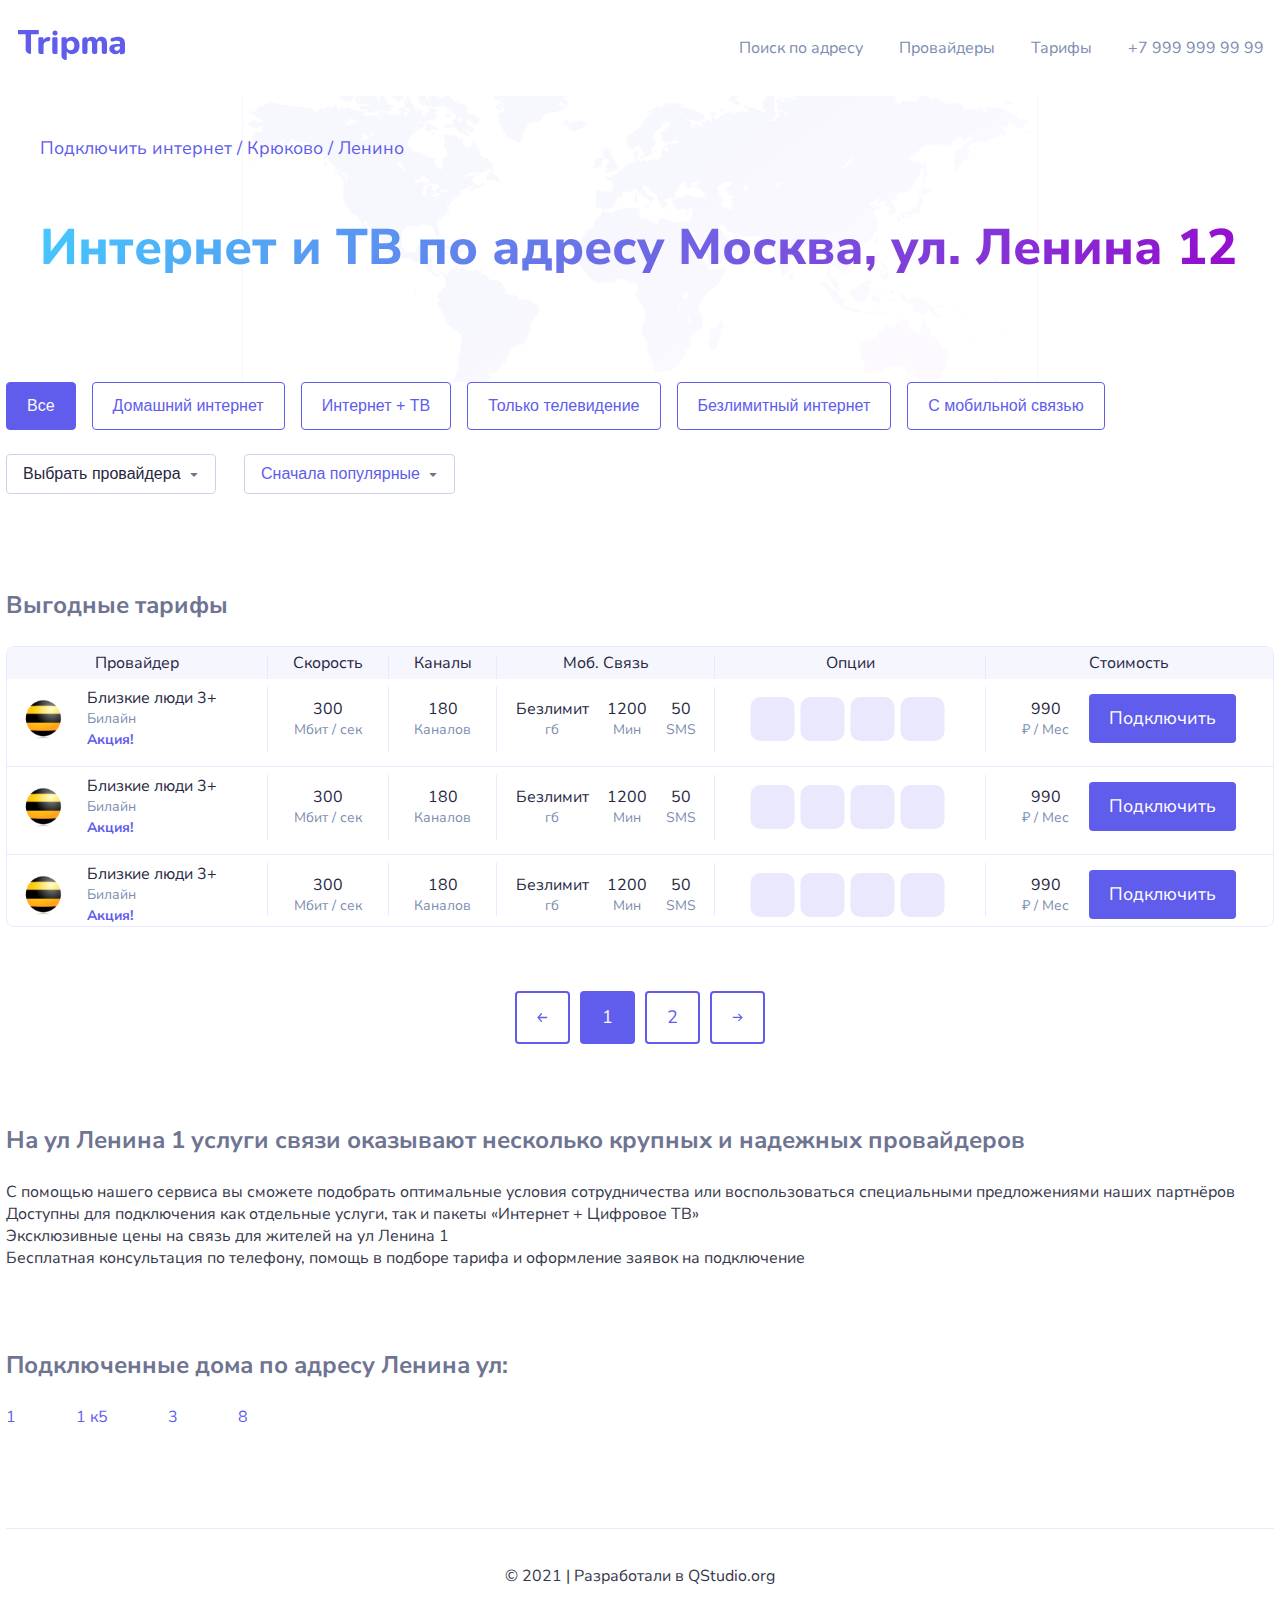
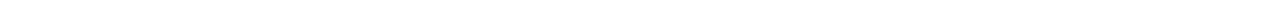
==== commit 08f912ce: "Add files via upload" ====
--- a/address.html
+++ b/address.html
@@ -25,7 +25,7 @@
               <img class="header__close" src="./img/header/close.svg" alt="close">
               <ul class="nav__list">
                 <li class="nav__link">
-                  <a href="./address.html">Поиск по адресу</a>
+                  <a href="./index.html">Поиск по адресу</a>
                 </li>
                 <li class="nav__link">
                   <a href="./provider.html">Провайдеры</a>
@@ -34,7 +34,7 @@
                   <a href="./providerItem.html">Тарифы</a>
                 </li>
                 <li class="nav__link">
-                  <a href="./tariffs.html">+7 999 999 99 99</a>
+                  <a href="tel: +79999999999">+7 999 999 99 99</a>
                 </li>
               </ul>
             </nav>
@@ -61,7 +61,7 @@
   <section class="section filter">
     <div class="container">
       <div class="filter-block">
-        <button class="filter__button btn">Все</button>
+        <button class="filter__button btn active">Все</button>
         <button class="filter__button btn">Домашний интернет</button>
         <button class="filter__button btn">Интернет + ТВ</button>
         <button class="filter__button btn">Только телевидение</button>
@@ -72,7 +72,7 @@
         <select class="select__item btn">
           <option selected="selected" value="Крокодил Гена">Выбрать провайдера</option>
         </select>
-        <select class="select__item btn">
+        <select class="select__item btn select__item-provider">
           <option class value="Выбрать провайдера">Сначала популярные</option>
         </select>
       </div>
@@ -82,10 +82,6 @@
     <div class="container">
       <div class="section__top">
         <h2 class="section__title">Выгодные тарифы</h2>
-        <a to="#" class="section__close">
-          Показать все
-          <img src="./img/btnRight.svg" alt="btnRight">
-        </a>
       </div>
       <div class="home-block section-block"></div>
       <div class="table">
@@ -283,7 +279,8 @@
         <li class="pagination__item pagination__btn btn">
           <img class="pagination__btn-left" src="./img/table/arrow.svg" alt="arrowRight">
         </li>
-        <li class="pagination__item btn">1</li>
+        <li class="pagination__item btn active">1</li>
+        <li class="pagination__item btn">2</li>
         <li class="pagination__item pagination__btn btn">
           <img class="pagination__btn-right" src="./img/table/arrow.svg" alt="arrowRight">
         </li>
--- a/css/style.min.css
+++ b/css/style.min.css
@@ -1 +1 @@
-/*! normalize.css v8.0.1 | MIT License | github.com/necolas/normalize.css */html{line-height:1.15;-webkit-text-size-adjust:100%}body{margin:0}main{display:block}h1{font-size:2em;margin:.67em 0}hr{-webkit-box-sizing:content-box;box-sizing:content-box;height:0;overflow:visible}pre{font:1em monospace,monospace}a{background:0 0}abbr[title]{border-bottom:none;text-decoration:underline;-webkit-text-decoration:underline dotted;text-decoration:underline dotted}b,strong{font-weight:bolder}code,kbd,samp{font:1em monospace,monospace}small{font-size:80%}sub,sup{font-size:75%;line-height:0;position:relative;vertical-align:baseline}sub{bottom:-.25em}sup{top:-.5em}img{border-style:none}button,input,optgroup,select,textarea{font:100%/1.15 inherit;margin:0}button,input{overflow:visible}button,select{text-transform:none}[type=button],[type=reset],[type=submit],button{-webkit-appearance:button}[type=button]::-moz-focus-inner,[type=reset]::-moz-focus-inner,[type=submit]::-moz-focus-inner,button::-moz-focus-inner{border-style:none;padding:0}[type=button]:-moz-focusring,[type=reset]:-moz-focusring,[type=submit]:-moz-focusring,button:-moz-focusring{outline:1px dotted ButtonText}fieldset{padding:.35em .75em .625em}legend{-webkit-box-sizing:border-box;box-sizing:border-box;color:inherit;display:table;max-width:100%;padding:0;white-space:normal}progress{vertical-align:baseline}textarea{overflow:auto}[type=checkbox],[type=radio]{-webkit-box-sizing:border-box;box-sizing:border-box;padding:0}[type=number]::-webkit-inner-spin-button,[type=number]::-webkit-outer-spin-button{height:auto}[type=search]{-webkit-appearance:textfield;outline-offset:-2px}[type=search]::-webkit-search-decoration{-webkit-appearance:none}::-webkit-file-upload-button{-webkit-appearance:button;font:inherit}details{display:block}summary{display:list-item}template{display:none}[hidden]{display:none}*{margin:0;padding:0;-webkit-box-sizing:border-box;box-sizing:border-box}body{font:normal normal 16px/22px Nunito Sans;color:#36374a;background:#fff}h1,h2,h3,h4,h5,h6,li,ul{padding:0;margin:0}li,ul{list-style:none;padding:0;margin:0}a{display:block;padding:0;margin:0;text-decoration:none;color:#000}button,input,select{-webkit-appearance:none;-moz-appearance:none;appearance:none;border:none;outline:0;color:#7c8db0}button :active,button :focus,button :hover,input :active,input :focus,input :hover,select :active,select :focus,select :hover{outline:0;border:none}button::-webkit-calendar-picker-indicator,input::-webkit-calendar-picker-indicator,select::-webkit-calendar-picker-indicator{display:none!important}.container{max-width:1312px;margin:0 auto;padding:0 10px}.btn{display:inline-block;padding:12px 20px;background:#605dec;border-radius:4px;font-style:normal;font-weight:400;font-size:18px;line-height:25px;color:#fff}.section{padding-top:40px;padding-bottom:40px}.section__list{display:-webkit-box;display:-ms-flexbox;display:flex;-ms-flex-wrap:wrap;flex-wrap:wrap;-webkit-box-pack:justify;-ms-flex-pack:justify;justify-content:space-between}@media screen and (max-width:1250px){.section__list{-webkit-box-pack:space-evenly;-ms-flex-pack:space-evenly;justify-content:space-evenly}}@media screen and (max-width:900px){.section__list .section__list{-webkit-box-orient:vertical;-webkit-box-direction:normal;-ms-flex-direction:column;flex-direction:column;-webkit-box-pack:center;-ms-flex-pack:center;justify-content:center}}.section__item{margin-bottom:40px;max-width:411px;display:-webkit-box;display:-ms-flexbox;display:flex;-webkit-box-orient:vertical;-webkit-box-direction:normal;-ms-flex-direction:column;flex-direction:column;-webkit-box-shadow:0 2px 4px rgba(28,5,77,.1),0 12px 32px rgba(0,0,0,.05);box-shadow:0 2px 4px rgba(28,5,77,.1),0 12px 32px rgba(0,0,0,.05);border-radius:12px}.section__item-footer{padding:16px 24px}@media screen and (max-width:430px){.section__item{width:100%}}.section__top{display:-webkit-box;display:-ms-flexbox;display:flex;-webkit-box-pack:justify;-ms-flex-pack:justify;justify-content:space-between;-webkit-box-align:center;-ms-flex-align:center;align-items:center;margin-bottom:24px}.section__close{font-size:24px;line-height:33px;color:#a1b0cc;display:-webkit-box;display:-ms-flexbox;display:flex;-webkit-box-align:center;-ms-flex-align:center;align-items:center;-ms-flex-line-pack:center;align-content:center}@media screen and (max-width:500px){.section__close{font-size:15px}}.section__img{border-top-right-radius:12px;border-top-left-radius:12px}.section__title{font-weight:700;font-size:24px;line-height:33px;color:#6e7491}@media screen and (max-width:500px){.section__title{font-size:15px}}.section__info{display:-webkit-box;display:-ms-flexbox;display:flex;-webkit-box-pack:justify;-ms-flex-pack:justify;justify-content:space-between}.section__city{color:#6e7491;font-weight:600;font-size:18px;line-height:25px;margin-bottom:4px}.section__city span{color:#605dec}.section__price{font-weight:600;font-size:18px;line-height:25px}.section__text{font-size:16px;line-height:22px}.section__text-title{margin-top:10px}.section__text-link{color:#605dec;display:inline}.section__text-main{margin-top:30px}.section__variant{list-style:disc;margin-top:8px;margin-bottom:8px}.section__variant-item{display:-webkit-box;display:-ms-flexbox;display:flex;-webkit-box-align:center;-ms-flex-align:center;align-items:center}.section__variant-point{background:#36374a;width:5px;height:5px;border-radius:50%;margin-right:10px}.section__variant-pointBlue{background:#605dec}.section__variant-link{list-style:disc;color:#605dec}.section__contact{display:-webkit-box;display:-ms-flexbox;display:flex;-webkit-box-pack:justify;-ms-flex-pack:justify;justify-content:space-between;-ms-flex-wrap:wrap;flex-wrap:wrap}.section__contact-item{display:-webkit-box;display:-ms-flexbox;display:flex;-webkit-box-orient:vertical;-webkit-box-direction:normal;-ms-flex-direction:column;flex-direction:column;margin-bottom:15px}.section__contact-title{font-weight:400;font-size:16px;line-height:22px;color:#36374a}.section__contact-link{font-weight:700;font-size:16px;line-height:22px;color:#605dec}.form__input{font-size:18px;line-height:25px;padding:8px 12px;background:#fff;border:1px solid #a1b0cc;border-radius:4px;color:#000}.form__input::-webkit-input-placeholder{color:#7c8db0}.form__input::-moz-placeholder{color:#7c8db0}.form__input:-ms-input-placeholder{color:#7c8db0}.form__input::-ms-input-placeholder{color:#7c8db0}.form__input::placeholder{color:#7c8db0}.form__btn{border:1px solid #605dec;-webkit-box-sizing:border-box;box-sizing:border-box;border-radius:4px;padding:12px 20px;text-align:center;margin-bottom:12px}.form__btn:last-child{margin-bottom:0}.form__btn span{font-size:18px;line-height:25px;color:#605dec}.content__top{display:-webkit-box;display:-ms-flexbox;display:flex;-webkit-box-pack:justify;-ms-flex-pack:justify;justify-content:space-between}@media screen and (max-width:1340px){.content__top{-webkit-box-orient:vertical;-webkit-box-direction:normal;-ms-flex-direction:column;flex-direction:column;-webkit-box-pack:center;-ms-flex-pack:center;justify-content:center}}@media screen and (max-width:680px){.section__contact{padding-left:45px;-webkit-box-orient:vertical;-webkit-box-direction:normal;-ms-flex-direction:column;flex-direction:column;-webkit-box-pack:center;-ms-flex-pack:center;justify-content:center}.section__contact-item{display:block}}.header{padding:18px 0}.header__container{max-width:1440px}.header-block{display:-webkit-box;display:-ms-flexbox;display:flex;-webkit-box-pack:justify;-ms-flex-pack:justify;justify-content:space-between;-webkit-box-align:center;-ms-flex-align:center;align-items:center}.header__right{position:relative;display:-webkit-box;display:-ms-flexbox;display:flex;-webkit-box-align:center;-ms-flex-align:center;align-items:center}.header__close{width:25px;height:25px;display:none}.header__btn{font-size:16px;margin-left:16px}.header__menu{width:25px;height:25px;display:none;cursor:pointer}.nav__list{display:-webkit-box;display:-ms-flexbox;display:flex}.nav__link{cursor:pointer;padding:10px;margin-right:16px}.nav__link a{color:#7c8db0}.nav__link a:hover{color:#605dec}.nav__link:last-child{margin-right:0}.show{display:-webkit-box!important;display:-ms-flexbox!important;display:flex!important}@media screen and (max-width:740px){.header__menu{display:block}.header__close{display:block;margin-left:auto}.nav{padding:5px;-webkit-box-orient:vertical;-webkit-box-direction:normal;-ms-flex-direction:column;flex-direction:column;-webkit-box-pack:center;-ms-flex-pack:center;justify-content:center;border:1px solid #e9e8fc;min-width:200px;display:none;position:absolute;top:0;right:0;background-color:#fff;border-radius:4px}.nav__list{display:-webkit-box;display:-ms-flexbox;display:flex;-webkit-box-orient:vertical;-webkit-box-direction:normal;-ms-flex-direction:column;flex-direction:column;-webkit-box-pack:center;-ms-flex-pack:center;justify-content:center}.nav__link{text-align:center;cursor:pointer;padding:10px;margin-right:0}.nav__link a{color:#7c8db0}.nav__link:last-child{margin-right:0}}.hero{padding-top:94px;padding-bottom:245px}@media screen and (max-width:700px){.hero{padding-top:40px;padding-bottom:60px}}.hero-block{display:-webkit-box;display:-ms-flexbox;display:flex;-webkit-box-orient:vertical;-webkit-box-direction:normal;-ms-flex-direction:column;flex-direction:column;-webkit-box-align:center;-ms-flex-align:center;align-items:center;text-align:center}.hero__title{color:#605dec;max-width:800px;font-weight:800;font-size:50px;line-height:68px}.hero__subtitle{margin-top:48px;margin-bottom:48px;max-width:800px;font-weight:400;font-size:18px;line-height:25px;color:#605dec}.search{max-width:1200px;display:-webkit-box;display:-ms-flexbox;display:flex;border-radius:4px;width:100%}.search__wrapper{padding-left:8px;position:relative;border:1px solid #a1b0cc;-webkit-box-shadow:0 2px 4px rgba(7,4,146,.1),0 24px 60px rgba(6,47,125,.05),0 12px 24px rgba(27,59,119,.05);box-shadow:0 2px 4px rgba(7,4,146,.1),0 24px 60px rgba(6,47,125,.05),0 12px 24px rgba(27,59,119,.05);border-radius:4px;display:-webkit-box;display:-ms-flexbox;display:flex;-webkit-box-align:center;-ms-flex-align:center;align-items:center}.search__street{width:100%;display:-webkit-box;display:-ms-flexbox;display:flex;-webkit-box-pack:justify;-ms-flex-pack:justify;justify-content:space-between}.search__home{width:252px}.search__type{width:200px}.search__input{border:none;width:100%}.search__btn{-webkit-box-shadow:0 2px 4px rgba(7,4,146,.1),0 24px 60px rgba(6,47,125,.05),0 12px 24px rgba(27,59,119,.05);box-shadow:0 2px 4px rgba(7,4,146,.1),0 24px 60px rgba(6,47,125,.05),0 12px 24px rgba(27,59,119,.05)}.search__img{width:32px;height:32px}@media screen and (max-width:1210px){.search{display:-webkit-box;display:-ms-flexbox;display:flex;-webkit-box-orient:vertical;-webkit-box-direction:normal;-ms-flex-direction:column;flex-direction:column;width:80%}.search__wrapper{margin-bottom:5px}.search__home,.search__street,.search__type{width:100%}.search__btn{margin-top:15px;text-align:center}}@media screen and (max-width:900px){.search{display:-webkit-box;display:-ms-flexbox;display:flex;-webkit-box-orient:vertical;-webkit-box-direction:normal;-ms-flex-direction:column;flex-direction:column;width:80%}.search__wrapper{margin-bottom:5px}.search__btn{margin-top:15px;text-align:center}}@media screen and (max-width:570px){.hero__title{font-size:35px;line-height:45px}.hero__subtitle{font-size:15px}}.heroTable{padding-bottom:100px}.heroTable__desription{font-weight:600;font-size:32px;line-height:44px;color:#36374a;margin-top:20px;margin-bottom:20px}.heroTable__block{display:-webkit-box;display:-ms-flexbox;display:flex;-webkit-box-pack:center;-ms-flex-pack:center;justify-content:center}.heroTable__top{width:100%;max-width:1200px;display:-webkit-box;display:-ms-flexbox;display:flex;-webkit-box-orient:vertical;-webkit-box-direction:normal;-ms-flex-direction:column;flex-direction:column;-webkit-box-pack:start;-ms-flex-pack:start;justify-content:flex-start}.heroTable__subtitle{text-align:left;display:-webkit-box;display:-ms-flexbox;display:flex;font-weight:400;font-size:18px;line-height:25px;color:#605dec;margin-bottom:48px}.heroTable__title{color:#605dec;display:block;font-weight:800;font-size:50px;line-height:68px}.heroTable__link{font-weight:400;font-size:18px;line-height:25px;color:#605dec;margin-right:5px;margin-left:5px;margin-bottom:5px}.heroTable__link:first-child{margin-left:0}.heroTable__link:last-child{margin-right:0}.heroTable__contact{margin-top:20px}.heroTable__contact-item{display:-webkit-box;display:-ms-flexbox;display:flex}.heroTable__contact-text{font-weight:400;font-size:18px;line-height:25px;color:#36374a}.heroTable__contact-tel{margin-left:5px;color:#605dec;font-weight:400;font-size:18px;line-height:25px}@media screen and (max-width:600px){.heroTable__link{font-size:15px}.heroTable__title{font-size:28px}}.table-block{width:100%;border-radius:8px;border:1px solid #e9e8fc;padding:0 16px}.table__head{background:#f6f6fe}.table__head-item{font-weight:400;font-size:16px;line-height:22px;color:#27273f;border-bottom:none!important;padding:5px 0!important;background:#f6f6fe}.table__string{margin-top:8px;width:100%}.table__string:last-child .table__item{border-bottom:none;padding-bottom:0}.table__item{position:relative;margin-top:8px;padding:8px 19px 16px 19px;border-bottom:1px solid #e9e8fc}.table__item:first-child{padding-left:0}.table__item:last-child{border-right:0;padding-right:0}.table__item:last-child::before{display:none}.table__item::before{position:absolute;right:0;top:8px;content:"";height:75%;background:#e9e8fc;width:1px}.table__title,.table__top{font-weight:400;font-size:16px;line-height:22px;color:#27273f}.table__subtitle{font-weight:400;font-size:14px;line-height:19px;color:#7c8db0}.table__wrapper{display:-webkit-box;display:-ms-flexbox;display:flex;-webkit-box-pack:center;-ms-flex-pack:center;justify-content:center}.table__provider{display:-webkit-box;display:-ms-flexbox;display:flex;-webkit-box-pack:start;-ms-flex-pack:start;justify-content:flex-start;max-width:250px}.table__provider-heading{text-align:center!important;width:100%}.table__channel,.table__mobile,.table__option,.table__price,.table__speed{text-align:center}.table__mobile{display:-webkit-box;display:-ms-flexbox;display:flex;-webkit-box-pack:justify;-ms-flex-pack:justify;justify-content:space-between}.table__option-item{margin-right:5px}.table__option-item:last-child{margin-right:5px}.table__left{margin-right:20px;text-align:center}.table__img{margin-right:24px;width:40px;height:40px}.table__elem{text-align:center;margin-right:5px}.table__elem:last-child{margin-right:0}.table__right{text-align:left}.table__stock{font-weight:700;font-size:14px;line-height:19px;color:#605dec}.table__all{margin-top:20px;width:100%;font-weight:400;font-size:18px;line-height:25px;color:#407aea;text-align:center;display:block}@media screen and (max-width:1200px){.table-block{width:100%;border-radius:8px;border:1px solid #e9e8fc;padding:10px}.table__string{margin-top:8px;width:100%}.table__string:last-child .table__item{border-bottom:none;padding-bottom:0}.table__title,.table__top{font-size:13px}.table__item{position:relative;margin-top:8px;padding:8px 8px 16px 8px;border-bottom:1px solid #e9e8fc}}@media screen and (max-width:955px){.table__head{display:none}.table-block{display:-webkit-box;display:-ms-flexbox;display:flex;-webkit-box-orient:vertical;-webkit-box-direction:normal;-ms-flex-direction:column;flex-direction:column;padding:0;border:none}.table__body{display:-webkit-box;display:-ms-flexbox;display:flex;-ms-flex-pack:distribute;justify-content:space-around;-ms-flex-line-pack:center;align-content:center;-ms-flex-wrap:wrap;flex-wrap:wrap}.table__string{padding:5px;border:1px solid #e9e8fc;border-radius:6px;display:-webkit-box;display:-ms-flexbox;display:flex;-ms-flex-wrap:wrap;flex-wrap:wrap;max-width:270px;-webkit-box-pack:justify;-ms-flex-pack:justify;justify-content:space-between}.table__item{padding:0;border-bottom:none}.table__item::before{display:none}.table__provider{width:250px;max-width:280px;display:-webkit-box;display:-ms-flexbox;display:flex;-webkit-box-pack:center;-ms-flex-pack:center;justify-content:center;margin-bottom:10px}.table__provider-title{font-size:16px;text-align:center}.table__option{margin-top:10px;width:240px;display:-webkit-box;display:-ms-flexbox;display:flex;-webkit-box-pack:space-evenly;-ms-flex-pack:space-evenly;justify-content:space-evenly}.table__price{margin-top:10px;width:250px;display:-webkit-box;display:-ms-flexbox;display:flex;-webkit-box-pack:center;-ms-flex-pack:center;justify-content:center}.table__left{margin-right:25px}}.rating{width:100%;border-radius:8px;border:1px solid #e9e8fc;border-bottom:none}.rating__head{padding:0}.rating__title{padding-top:5px;padding-bottom:5px;font-weight:400;font-size:16px;line-height:22px;color:#27273f}.rating__item{position:relative;padding:16px 0;text-align:center;font-weight:400;font-size:16px;line-height:22px;color:#27273f;border-bottom:1px solid #e9e8fc}.rating__item::before{position:absolute;right:0;top:8px;content:"";height:60%;background:#e9e8fc;width:1px}.rating__item:first-child{padding-left:0}.rating__item:last-child{border-right:0;padding-right:0}.rating__item:last-child::before{display:none}.rating__wrapper{display:-webkit-box;display:-ms-flexbox;display:flex;-webkit-box-pack:center;-ms-flex-pack:center;justify-content:center}.rating__wrapper-item{margin-right:32px}.rating__wrapper-item:last-child{margin-right:0}.rating__wrapper-green{color:#27ae60}.rating__wrapper-black{color:#6e7491}.rating__wrapper-red{color:#eb5757}@media screen and (max-width:840px){.rating{width:777px}.rating__overflow{width:100%;overflow-x:scroll}}.filter{padding-top:0}.filter-block{display:-webkit-box;display:-ms-flexbox;display:flex;-ms-flex-line-pack:center;align-content:center;-webkit-box-align:center;-ms-flex-align:center;align-items:center;-ms-flex-wrap:wrap;flex-wrap:wrap}.filter__button{border:1px solid #605dec;border-radius:4px;font-weight:400;font-size:16px;line-height:22px;color:#605dec;background:#fff;margin-right:16px;margin-bottom:24px}.filter__button:hover{color:#fafafa;background:#605dec}.select{margin-top:24px;margin-bottom:48px;display:-webkit-box;display:-ms-flexbox;display:flex;max-width:704px;-ms-flex-wrap:wrap;flex-wrap:wrap}.select__item{padding:8px 12px 8px 16px;background:#fff;color:#27273f;font-weight:400;font-size:16px;line-height:22px;border:1px solid #cbd4e6;border-radius:4px;margin-right:24px}.select__item-provider{color:#605dec;border:1px solid #605dec;border-radius:4px;font-weight:400;font-size:16px;line-height:22px;background:#fff}.select__img{margin-left:4px;width:18px;height:18px}@media screen and (max-width:720px){.filter__button{width:100%}}@media screen and (max-width:490px){.select-block{-webkit-box-orient:vertical;-webkit-box-direction:normal;-ms-flex-direction:column;flex-direction:column}.select__item{margin-bottom:10px}}.providerList-block{display:-webkit-box;display:-ms-flexbox;display:flex;-webkit-box-orient:vertical;-webkit-box-direction:normal;-ms-flex-direction:column;flex-direction:column;-webkit-box-pack:center;-ms-flex-pack:center;justify-content:center}.providerList__item{border:1px solid #407aea;border-radius:8px;padding:20px;margin-bottom:24px}.providerList__item:last-child{margin-bottom:0}.providerList__top{display:-webkit-box;display:-ms-flexbox;display:flex;-webkit-box-pack:justify;-ms-flex-pack:justify;justify-content:space-between;-webkit-box-align:center;-ms-flex-align:center;align-items:center;margin-bottom:20px}.providerList__top-item:first-child{display:-webkit-box;display:-ms-flexbox;display:flex;-webkit-box-align:center;-ms-flex-align:center;align-items:center}.providerList__title{margin-left:24px}.providerList__link{text-align:right;-webkit-text-decoration-line:underline;text-decoration-line:underline;color:#407aea}@media screen and (max-width:460px){.providerList__item{padding:8px 3px}.providerList__title{font-size:14px;margin-left:8px}.providerList__link{font-size:12px}}.pagination{margin-top:24px;margin-bottom:40px}.pagination-block{display:-webkit-box;display:-ms-flexbox;display:flex;-webkit-box-pack:center;-ms-flex-pack:center;justify-content:center}.pagination__item{border:2px solid #605dec;background:#fff;color:#605dec;display:-webkit-box;display:-ms-flexbox;display:flex;-webkit-box-align:center;-ms-flex-align:center;align-items:center;margin-right:10px}.pagination__item:last-child{margin-right:0}.pagination__item img{width:10.97px;height:8.44px}.pagination__btn-right{-webkit-transform:rotate(180deg);-ms-transform:rotate(180deg);transform:rotate(180deg)}.cities-block{margin-top:24px;display:-webkit-box;display:-ms-flexbox;display:flex;-webkit-box-pack:justify;-ms-flex-pack:justify;justify-content:space-between;-ms-flex-wrap:wrap;flex-wrap:wrap}.cities__link{color:#605dec;font-weight:400;font-size:16px;line-height:22px}.cities__list{margin-bottom:15px;margin-right:10px}.cities__item{margin-bottom:8px}@media screen and (max-width:1040px){.cities-block{margin:auto;max-width:670px;-webkit-box-pack:center;-ms-flex-pack:center;justify-content:center}}.content{padding-top:60px}.address__list{display:-webkit-box;display:-ms-flexbox;display:flex;margin-bottom:60px}.address__item{margin-right:60px}.address__link{color:#605dec}.comment__title{text-align:center}.comment__color{color:#605dec}.comment__item{padding:16px;display:-webkit-box;display:-ms-flexbox;display:flex;max-width:411px}.comment__item-block{text-align:left}.comment__item-block:first-child{margin-right:16px}.comment__item-block:first-child img{width:48px;height:48px}.comment__list{display:-webkit-box;display:-ms-flexbox;display:flex;-webkit-box-pack:justify;-ms-flex-pack:justify;justify-content:space-between;-ms-flex-wrap:wrap;flex-wrap:wrap}@media screen and (max-width:1270px){.comment__list{-webkit-box-pack:space-evenly;-ms-flex-pack:space-evenly;justify-content:space-evenly}}.comment__name,.comment__subtitle,.comment__text{font-weight:600;font-size:18px;line-height:25px;color:#6e7491}.comment__subtitle{font-weight:400;font-size:14px;line-height:19px;color:#605dec}.comment__date{font-weight:400;font-size:14px;line-height:19px;color:#6e7491}.comment__text{font-weight:400;font-size:18px;line-height:25px;color:#27273f}.comment__link{color:#605dec}.comment__evaluation{margin-top:8px;margin-bottom:12px;display:-webkit-box;display:-ms-flexbox;display:flex;margin-left:-1px}.comment__star{display:-webkit-box;display:-ms-flexbox;display:flex;-ms-flex-line-pack:center;align-content:center}.comment__star img{width:24px;height:24px}.tariffs__block{display:-webkit-box;display:-ms-flexbox;display:flex;-webkit-box-pack:justify;-ms-flex-pack:justify;justify-content:space-between;-ms-flex-wrap:wrap;flex-wrap:wrap}.tariffs__block-item{display:-webkit-box;display:-ms-flexbox;display:flex;-webkit-box-orient:vertical;-webkit-box-direction:normal;-ms-flex-direction:column;flex-direction:column}.tariffs__date{margin-top:24px;font-weight:700;font-size:24px;line-height:33px;color:#6e7491}.tariffs__desription-block{margin-top:24px;display:-webkit-box;display:-ms-flexbox;display:flex;-webkit-box-pack:justify;-ms-flex-pack:justify;justify-content:space-between;-webkit-box-align:center;-ms-flex-align:center;align-items:center;padding:10px 20px;width:500px;border:1px solid #bcbaf7;border-radius:8px}.tariffs__desription-table{display:-webkit-box;display:-ms-flexbox;display:flex;-webkit-box-orient:vertical;-webkit-box-direction:normal;-ms-flex-direction:column;flex-direction:column;max-width:135px}.tariffs__desription-title{font-weight:700;font-size:16px;line-height:22px;color:#36374a}.tariffs__desription-stock{font-weight:700;font-size:16px;line-height:22px;color:#27ae60}.tariffs__desription-price{display:-webkit-box;display:-ms-flexbox;display:flex;-webkit-box-align:center;-ms-flex-align:center;align-items:center;-webkit-box-orient:horizontal;-webkit-box-direction:normal;-ms-flex-direction:row;flex-direction:row}.tariffs__desription-priceText{font-weight:400;font-size:48px;line-height:65px;color:#36374a;margin-right:10px}.tariffs__desription-line{width:100%;background:#7c8db0;border-radius:10px;height:1px}.tariffs__desription-text{display:-webkit-box;display:-ms-flexbox;display:flex;-webkit-box-orient:vertical;-webkit-box-direction:normal;-ms-flex-direction:column;flex-direction:column}.tariffs__desription-subtitle{font-weight:400;font-size:16px;line-height:22px;color:#52556f}@media screen and (max-width:600px){.tariffs__desription-block{width:100%}}@media screen and (max-width:480px){.tariffs__desription-block{-webkit-box-orient:vertical;-webkit-box-direction:normal;-ms-flex-direction:column;flex-direction:column}.tariffs__desription-table{margin-bottom:20px;text-align:center}}.footer-block{border-top:1px solid #e9e8fc;text-align:center;padding-bottom:36px;padding-top:36px}+/*! normalize.css v8.0.1 | MIT License | github.com/necolas/normalize.css */html{line-height:1.15;-webkit-text-size-adjust:100%}body{margin:0}main{display:block}h1{font-size:2em;margin:.67em 0}hr{-webkit-box-sizing:content-box;box-sizing:content-box;height:0;overflow:visible}pre{font:1em monospace,monospace}a{background:0 0}abbr[title]{border-bottom:none;text-decoration:underline;-webkit-text-decoration:underline dotted;text-decoration:underline dotted}b,strong{font-weight:bolder}code,kbd,samp{font:1em monospace,monospace}small{font-size:80%}sub,sup{font-size:75%;line-height:0;position:relative;vertical-align:baseline}sub{bottom:-.25em}sup{top:-.5em}img{border-style:none}button,input,optgroup,select,textarea{font:100%/1.15 inherit;margin:0}button,input{overflow:visible}button,select{text-transform:none}[type=button],[type=reset],[type=submit],button{-webkit-appearance:button}[type=button]::-moz-focus-inner,[type=reset]::-moz-focus-inner,[type=submit]::-moz-focus-inner,button::-moz-focus-inner{border-style:none;padding:0}[type=button]:-moz-focusring,[type=reset]:-moz-focusring,[type=submit]:-moz-focusring,button:-moz-focusring{outline:1px dotted ButtonText}fieldset{padding:.35em .75em .625em}legend{-webkit-box-sizing:border-box;box-sizing:border-box;color:inherit;display:table;max-width:100%;padding:0;white-space:normal}progress{vertical-align:baseline}textarea{overflow:auto}[type=checkbox],[type=radio]{-webkit-box-sizing:border-box;box-sizing:border-box;padding:0}[type=number]::-webkit-inner-spin-button,[type=number]::-webkit-outer-spin-button{height:auto}[type=search]{-webkit-appearance:textfield;outline-offset:-2px}[type=search]::-webkit-search-decoration{-webkit-appearance:none}::-webkit-file-upload-button{-webkit-appearance:button;font:inherit}details{display:block}summary{display:list-item}template{display:none}[hidden]{display:none}*{margin:0;padding:0;-webkit-box-sizing:border-box;box-sizing:border-box}body{font:normal normal 16px/22px Nunito Sans;color:#36374a;background:#fff}h1,h2,h3,h4,h5,h6,li,ul{padding:0;margin:0}li,ul{list-style:none;padding:0;margin:0}a{display:block;padding:0;margin:0;text-decoration:none;color:#000}.show{display:block!important}.active{color:#fafafa!important;background:#605dec!important}button,input,select{border:none;outline:0;color:#7c8db0}button :active,button :focus,button :hover,input :active,input :focus,input :hover,select :active,select :focus,select :hover{outline:0;border:none}button::-webkit-calendar-picker-indicator,input::-webkit-calendar-picker-indicator,select::-webkit-calendar-picker-indicator{display:none!important}.container{max-width:1312px;margin:0 auto;padding:0 6px}.btn{display:inline-block;padding:12px 20px;background:#605dec;border-radius:4px;font-style:normal;font-weight:400;font-size:18px;line-height:25px;color:#fff}.section{padding-top:40px;padding-bottom:40px}.section__list{display:-webkit-box;display:-ms-flexbox;display:flex;-ms-flex-wrap:wrap;flex-wrap:wrap;-webkit-box-pack:justify;-ms-flex-pack:justify;justify-content:space-between}@media screen and (max-width:1250px){.section__list{-webkit-box-pack:space-evenly;-ms-flex-pack:space-evenly;justify-content:space-evenly}}@media screen and (max-width:900px){.section__list .section__list{-webkit-box-orient:vertical;-webkit-box-direction:normal;-ms-flex-direction:column;flex-direction:column;-webkit-box-pack:center;-ms-flex-pack:center;justify-content:center}}.section__item{margin-bottom:40px;max-width:411px;display:-webkit-box;display:-ms-flexbox;display:flex;-webkit-box-orient:vertical;-webkit-box-direction:normal;-ms-flex-direction:column;flex-direction:column;-webkit-box-shadow:0 2px 4px rgba(28,5,77,.1),0 12px 32px rgba(0,0,0,.05);box-shadow:0 2px 4px rgba(28,5,77,.1),0 12px 32px rgba(0,0,0,.05);border-radius:12px}.section__item-footer{padding:16px 24px}@media screen and (max-width:430px){.section__item{width:100%}}.section__top{display:-webkit-box;display:-ms-flexbox;display:flex;-webkit-box-pack:justify;-ms-flex-pack:justify;justify-content:space-between;-webkit-box-align:center;-ms-flex-align:center;align-items:center;margin-bottom:24px}.section__close{font-size:24px;line-height:33px;color:#a1b0cc;display:-webkit-box;display:-ms-flexbox;display:flex;-webkit-box-align:center;-ms-flex-align:center;align-items:center;-ms-flex-line-pack:center;align-content:center}@media screen and (max-width:500px){.section__close{font-size:15px}}.section__img{border-top-right-radius:12px;border-top-left-radius:12px}.section__title{font-weight:700;font-size:24px;line-height:33px;color:#6e7491}@media screen and (max-width:500px){.section__title{font-size:15px}}.section__info{display:-webkit-box;display:-ms-flexbox;display:flex;-webkit-box-pack:justify;-ms-flex-pack:justify;justify-content:space-between}.section__city{color:#6e7491;font-weight:600;font-size:18px;line-height:25px;margin-bottom:4px}.section__city span{color:#605dec}.section__price{font-weight:600;font-size:18px;line-height:25px}.section__text{font-size:16px;line-height:22px}.section__text-title{margin-top:10px}.section__text-link{color:#605dec;display:inline}.section__text-main{margin-top:30px}.section__variant{list-style:disc;margin-top:8px;margin-bottom:8px}.section__variant-item{display:-webkit-box;display:-ms-flexbox;display:flex;-webkit-box-align:center;-ms-flex-align:center;align-items:center}.section__variant-point{background:#36374a;width:5px;height:5px;border-radius:50%;margin-right:10px}.section__variant-pointBlue{background:#605dec}.section__variant-link{list-style:disc;color:#605dec}.section__contact{display:-webkit-box;display:-ms-flexbox;display:flex;-webkit-box-pack:justify;-ms-flex-pack:justify;justify-content:space-between;-ms-flex-wrap:wrap;flex-wrap:wrap}.section__contact-item{display:-webkit-box;display:-ms-flexbox;display:flex;-webkit-box-orient:vertical;-webkit-box-direction:normal;-ms-flex-direction:column;flex-direction:column;margin-bottom:15px}.section__contact-title{font-weight:400;font-size:16px;line-height:22px;color:#36374a}.section__contact-link{font-weight:700;font-size:16px;line-height:22px;color:#605dec}.form__input{font-size:18px;line-height:25px;padding:8px 12px;background:#fff;border:1px solid #a1b0cc;border-radius:4px;color:#000}.form__input::-webkit-input-placeholder{color:#7c8db0}.form__input::-moz-placeholder{color:#7c8db0}.form__input:-ms-input-placeholder{color:#7c8db0}.form__input::-ms-input-placeholder{color:#7c8db0}.form__input::placeholder{color:#7c8db0}.form__btn{border:1px solid #605dec;-webkit-box-sizing:border-box;box-sizing:border-box;border-radius:4px;padding:12px 20px;text-align:center;margin-bottom:12px}.form__btn:last-child{margin-bottom:0}.form__btn span{font-size:18px;line-height:25px;color:#605dec}.content__top{display:-webkit-box;display:-ms-flexbox;display:flex;-webkit-box-pack:justify;-ms-flex-pack:justify;justify-content:space-between}@media screen and (max-width:1340px){.content__top{-webkit-box-orient:vertical;-webkit-box-direction:normal;-ms-flex-direction:column;flex-direction:column;-webkit-box-pack:center;-ms-flex-pack:center;justify-content:center}}@media screen and (max-width:680px){.section__contact{padding-left:45px;-webkit-box-orient:vertical;-webkit-box-direction:normal;-ms-flex-direction:column;flex-direction:column;-webkit-box-pack:center;-ms-flex-pack:center;justify-content:center}.section__contact-item{display:block}}.header{padding:18px 0}.header__container{max-width:1440px}.header-block{display:-webkit-box;display:-ms-flexbox;display:flex;-webkit-box-pack:justify;-ms-flex-pack:justify;justify-content:space-between;-webkit-box-align:center;-ms-flex-align:center;align-items:center}.header__right{position:relative;display:-webkit-box;display:-ms-flexbox;display:flex;-webkit-box-align:center;-ms-flex-align:center;align-items:center}.header__close{width:25px;height:25px;display:none}.header__btn{font-size:16px;margin-left:16px}.header__menu{width:25px;height:25px;display:none;cursor:pointer}.nav__list{display:-webkit-box;display:-ms-flexbox;display:flex}.nav__link{cursor:pointer;padding:10px;margin-right:16px}.nav__link a{color:#7c8db0}.nav__link a:hover{color:#605dec}.nav__link:last-child{margin-right:0}.show{display:-webkit-box!important;display:-ms-flexbox!important;display:flex!important}@media screen and (max-width:740px){.header__menu{display:block}.header__close{display:block;margin-left:auto}.nav{padding:5px;-webkit-box-orient:vertical;-webkit-box-direction:normal;-ms-flex-direction:column;flex-direction:column;-webkit-box-pack:center;-ms-flex-pack:center;justify-content:center;border:1px solid #e9e8fc;min-width:200px;display:none;position:absolute;top:0;right:0;background-color:#fff;border-radius:4px}.nav__list{display:-webkit-box;display:-ms-flexbox;display:flex;-webkit-box-orient:vertical;-webkit-box-direction:normal;-ms-flex-direction:column;flex-direction:column;-webkit-box-pack:center;-ms-flex-pack:center;justify-content:center}.nav__link{text-align:center;cursor:pointer;padding:10px;margin-right:0}.nav__link a{color:#7c8db0}.nav__link:last-child{margin-right:0}}.hero{background:url(../img/hero/bg.png) no-repeat center;padding-top:94px;padding-bottom:245px}@media screen and (max-width:700px){.hero{padding-top:40px;padding-bottom:60px}}.hero-block{display:-webkit-box;display:-ms-flexbox;display:flex;-webkit-box-orient:vertical;-webkit-box-direction:normal;-ms-flex-direction:column;flex-direction:column;-webkit-box-align:center;-ms-flex-align:center;align-items:center;text-align:center}.hero__title{background:-o-linear-gradient(315deg,#43cbff 0,#9708cc 100%);background:linear-gradient(135deg,#43cbff 0,#9708cc 100%);color:#605dec;-webkit-background-clip:text;-webkit-text-fill-color:transparent;max-width:800px;font-weight:800;font-size:50px;line-height:68px}.hero__subtitle{margin-top:48px;margin-bottom:48px;max-width:800px;font-weight:400;font-size:18px;line-height:25px;color:#605dec}.search{max-width:1200px;display:-webkit-box;display:-ms-flexbox;display:flex;border-radius:4px;width:100%}.search__wrapper{padding-left:8px;position:relative;border:1px solid #a1b0cc;-webkit-box-shadow:0 2px 4px rgba(7,4,146,.1),0 24px 60px rgba(6,47,125,.05),0 12px 24px rgba(27,59,119,.05);box-shadow:0 2px 4px rgba(7,4,146,.1),0 24px 60px rgba(6,47,125,.05),0 12px 24px rgba(27,59,119,.05);border-radius:4px;display:-webkit-box;display:-ms-flexbox;display:flex;-webkit-box-align:center;-ms-flex-align:center;align-items:center}.search__street{width:100%;display:-webkit-box;display:-ms-flexbox;display:flex;-webkit-box-pack:justify;-ms-flex-pack:justify;justify-content:space-between}.search__home{width:252px}.search__type{width:200px}.search__input{border:none;width:100%}.search__btn{-webkit-box-shadow:0 2px 4px rgba(7,4,146,.1),0 24px 60px rgba(6,47,125,.05),0 12px 24px rgba(27,59,119,.05);box-shadow:0 2px 4px rgba(7,4,146,.1),0 24px 60px rgba(6,47,125,.05),0 12px 24px rgba(27,59,119,.05)}.search__img{width:32px;height:32px}@media screen and (max-width:1210px){.search{display:-webkit-box;display:-ms-flexbox;display:flex;-webkit-box-orient:vertical;-webkit-box-direction:normal;-ms-flex-direction:column;flex-direction:column;width:80%}.search__wrapper{margin-bottom:5px}.search__home,.search__street,.search__type{width:100%}.search__btn{margin-top:15px;text-align:center}}@media screen and (max-width:900px){.search{display:-webkit-box;display:-ms-flexbox;display:flex;-webkit-box-orient:vertical;-webkit-box-direction:normal;-ms-flex-direction:column;flex-direction:column;width:80%}.search__wrapper{margin-bottom:5px}.search__btn{margin-top:15px;text-align:center}}@media screen and (max-width:570px){.hero__title{font-size:35px;line-height:45px}.hero__subtitle{font-size:15px}}.heroTable{padding-bottom:100px;background:url(../img/hero/bg.png) no-repeat center}.heroTable__desription{font-weight:600;font-size:32px;line-height:44px;color:#36374a;margin-top:20px;margin-bottom:20px}.heroTable__block{display:-webkit-box;display:-ms-flexbox;display:flex;-webkit-box-pack:center;-ms-flex-pack:center;justify-content:center}.heroTable__top{width:100%;max-width:1200px;display:-webkit-box;display:-ms-flexbox;display:flex;-webkit-box-orient:vertical;-webkit-box-direction:normal;-ms-flex-direction:column;flex-direction:column;-webkit-box-pack:start;-ms-flex-pack:start;justify-content:flex-start}.heroTable__subtitle{text-align:left;display:-webkit-box;display:-ms-flexbox;display:flex;font-weight:400;font-size:18px;line-height:25px;color:#605dec;margin-bottom:48px}.heroTable__title{background:-o-linear-gradient(315deg,#43cbff 0,#9708cc 100%);background:linear-gradient(135deg,#43cbff 0,#9708cc 100%);color:#605dec;display:block;font-weight:800;font-size:50px;line-height:68px;-webkit-background-clip:text;-webkit-text-fill-color:transparent}.heroTable__link{font-weight:400;font-size:18px;line-height:25px;color:#605dec;margin-right:5px;margin-left:5px;margin-bottom:5px}.heroTable__link:first-child{margin-left:0}.heroTable__link:last-child{margin-right:0}.heroTable__contact{margin-top:20px}.heroTable__contact-item{display:-webkit-box;display:-ms-flexbox;display:flex}.heroTable__contact-text{font-weight:400;font-size:18px;line-height:25px;color:#36374a}.heroTable__contact-tel{margin-left:5px;color:#605dec;font-weight:400;font-size:18px;line-height:25px}@media screen and (max-width:600px){.heroTable__link{font-size:15px}.heroTable__title{font-size:28px}}.table{border-radius:8px;border:1px solid #e9e8fc}.table-block{border-collapse:collapse;width:100%}.table__head{border-collapse:collapse;background:#f6f6fe}.table__head-item{font-weight:400;font-size:16px;line-height:22px;color:#27273f;border-bottom:none!important;padding:5px 0!important}.table__string{margin-top:8px;width:100%}.table__string:last-child .table__item{border-bottom:none;padding-bottom:0}.table__item{position:relative;margin-top:8px;padding:8px 19px 16px 19px;border-bottom:1px solid #e9e8fc}.table__item:first-child{padding-left:16px}.table__item:last-child{border-right:0}.table__item:last-child::before{display:none}.table__item::before{position:absolute;right:0;top:8px;content:"";height:75%;background:#e9e8fc;width:1px}.table__title,.table__top{font-weight:400;font-size:16px;line-height:22px;color:#27273f}.table__subtitle{font-weight:400;font-size:14px;line-height:19px;color:#7c8db0}.table__wrapper{display:-webkit-box;display:-ms-flexbox;display:flex;-webkit-box-pack:center;-ms-flex-pack:center;justify-content:center}.table__provider{display:-webkit-box;display:-ms-flexbox;display:flex;-webkit-box-pack:start;-ms-flex-pack:start;justify-content:flex-start;max-width:250px;-webkit-box-align:center;-ms-flex-align:center;align-items:center}.table__provider-heading{text-align:center!important;width:100%}.table__channel,.table__mobile,.table__option,.table__price,.table__speed{text-align:center}.table__price{display:-webkit-box;display:-ms-flexbox;display:flex;-webkit-box-orient:horizontal;-webkit-box-direction:normal;-ms-flex-direction:row;flex-direction:row;-webkit-box-align:center;-ms-flex-align:center;align-items:center;-webkit-box-pack:center;-ms-flex-pack:center;justify-content:center}.table__mobile{display:-webkit-box;display:-ms-flexbox;display:flex;-webkit-box-pack:justify;-ms-flex-pack:justify;justify-content:space-between}.table__option-item{margin-right:5px}.table__option-item:last-child{margin-right:5px}.table__left{margin-right:20px;text-align:center;display:-webkit-box;display:-ms-flexbox;display:flex;-webkit-box-align:center;-ms-flex-align:center;align-items:center;-webkit-box-orient:vertical;-webkit-box-direction:normal;-ms-flex-direction:column;flex-direction:column}.table__img{margin-right:24px;width:40px;height:40px}.table__elem{text-align:center;margin-right:5px}.table__elem:last-child{margin-right:0}.table__right{text-align:left}.table__stock{font-weight:700;font-size:14px;line-height:19px;color:#605dec}.table__all{margin-top:20px;width:100%;font-weight:400;font-size:18px;line-height:25px;color:#407aea;text-align:center;display:block}@media screen and (max-width:1200px){.table-block{width:100%;border-radius:8px;border:1px solid #e9e8fc;padding:10px}.table__string{margin-bottom:24px;width:100%}.table__string:last-child .table__item{border-bottom:none;padding-bottom:0}.table__title,.table__top{font-size:13px}.table__item{position:relative;margin-top:8px;padding:8px 8px 16px 8px;border-bottom:1px solid #e9e8fc}}@media screen and (max-width:955px){.table__head{display:none}.table-block{display:-webkit-box;display:-ms-flexbox;display:flex;-webkit-box-orient:vertical;-webkit-box-direction:normal;-ms-flex-direction:column;flex-direction:column;padding:0;border:none}.table__body{display:-webkit-box;display:-ms-flexbox;display:flex;-ms-flex-pack:distribute;justify-content:space-around;-ms-flex-line-pack:center;align-content:center;-ms-flex-wrap:wrap;flex-wrap:wrap}.table__string{padding:10px 20px;border:1px solid #e9e8fc;border-radius:6px;display:-webkit-box;display:-ms-flexbox;display:flex;-ms-flex-wrap:wrap;flex-wrap:wrap;max-width:335px;-webkit-box-pack:justify;-ms-flex-pack:justify;justify-content:space-between}.table__item{margin-top:0;border-bottom:none;padding:10px 0}.table__item::before{display:none}.table__title{font-weight:400;font-size:16px;line-height:22px}.table__subtitle{font-weight:400;font-size:14px;line-height:19px;color:#7c8db0}.table__provider{width:250px;max-width:280px;display:-webkit-box;display:-ms-flexbox;display:flex}.table__provider-title{font-size:16px;text-align:center}.table__right{text-align:center}.table__img{margin-right:35px}.table__mobile{width:310px;display:-webkit-box;display:-ms-flexbox;display:flex;-webkit-box-pack:justify;-ms-flex-pack:justify;justify-content:space-between}.table__elem{width:80px}.table__option{width:290px;display:-webkit-box;display:-ms-flexbox;display:flex;-webkit-box-pack:space-evenly;-ms-flex-pack:space-evenly;justify-content:space-evenly}.table__price{width:290px;display:-webkit-box;display:-ms-flexbox;display:flex;-webkit-box-pack:center;-ms-flex-pack:center;justify-content:center}.table__left{margin-right:25px}}@media screen and (max-width:400px){.table{border:none}.table__string{padding:8px 6px}.table__mobile{width:270px}.table__option{width:270px}.table__price{width:270px}}.rating{width:100%;border-radius:8px;border:1px solid #e9e8fc;border-bottom:none}.rating__head{padding:0}.rating__title{padding-top:5px;padding-bottom:5px;font-weight:400;font-size:16px;line-height:22px;color:#27273f}.rating__item{position:relative;padding:16px 0;text-align:center;font-weight:400;font-size:16px;line-height:22px;color:#27273f;border-bottom:1px solid #e9e8fc}.rating__item::before{position:absolute;right:0;top:8px;content:"";height:60%;background:#e9e8fc;width:1px}.rating__item:first-child{padding-left:0}.rating__item:last-child{border-right:0;padding-right:0}.rating__item:last-child::before{display:none}.rating__wrapper{display:-webkit-box;display:-ms-flexbox;display:flex;-webkit-box-pack:center;-ms-flex-pack:center;justify-content:center}.rating__wrapper-item{margin-right:32px}.rating__wrapper-item:last-child{margin-right:0}.rating__wrapper-green{color:#27ae60}.rating__wrapper-black{color:#6e7491}.rating__wrapper-red{color:#eb5757}@media screen and (max-width:840px){.rating{width:777px}.rating__overflow{width:100%;overflow-x:scroll}}.filter{padding-top:0}.filter-block{display:-webkit-box;display:-ms-flexbox;display:flex;-ms-flex-line-pack:center;align-content:center;-webkit-box-align:center;-ms-flex-align:center;align-items:center;-ms-flex-wrap:wrap;flex-wrap:wrap}.filter__button{border:1px solid #605dec;border-radius:4px;font-weight:400;font-size:16px;line-height:22px;color:#605dec;background:#fff;margin-right:16px;margin-bottom:24px}.filter__option{margin-right:16px}.select{margin-top:24px;margin-bottom:48px;display:-webkit-box;display:-ms-flexbox;display:flex;max-width:704px;-ms-flex-wrap:wrap;flex-wrap:wrap}.select__item{padding:8px 34px 8px 16px;color:#27273f;font-weight:400;font-size:16px;line-height:22px;border:1px solid #cbd4e6;border-radius:4px;margin-right:24px;-webkit-appearance:none;-moz-appearance:none;appearance:none;overflow:hidden;background:url(../img/select.png) no-repeat;background-position:bottom 10px right 12px}.select__item-provider{color:#605dec;border:1px solid #cbd4e6;border-radius:4px;margin-bottom:15px;font-weight:400;font-size:16px;line-height:22px;background:url(../img/select.png) no-repeat;background-position:bottom 10px right 12px}.select__img{margin-left:4px;width:18px;height:18px}.select__list{-webkit-box-orient:vertical;-webkit-box-direction:normal;-ms-flex-direction:column;flex-direction:column;display:none;width:80%;background:#fff;left:0;bottom:calc(100% - 142px);position:absolute;max-width:250px;max-height:120px;overflow-y:scroll;border:1px solid #cbd4e6}.select__wrapper{max-width:120px;position:relative;display:inline}.select__option{display:-webkit-box;display:-ms-flexbox;display:flex;-webkit-box-align:center;-ms-flex-align:center;align-items:center}.select__checkbox{width:15px;height:15px;border:1px solid #000}#provider{max-width:230px;color:#27273f}#provider::-webkit-input-placeholder{color:#27273f}@media screen and (max-width:720px){.filter__button{width:100%}}@media screen and (max-width:490px){.select-block{-webkit-box-orient:vertical;-webkit-box-direction:normal;-ms-flex-direction:column;flex-direction:column}.select__item{margin-bottom:10px}}.providerList-block{display:-webkit-box;display:-ms-flexbox;display:flex;-webkit-box-orient:vertical;-webkit-box-direction:normal;-ms-flex-direction:column;flex-direction:column;-webkit-box-pack:center;-ms-flex-pack:center;justify-content:center}.providerList__item{border:1px solid #407aea;border-radius:8px;padding:20px;margin-bottom:24px}.providerList__item:last-child{margin-bottom:0}.providerList__top{display:-webkit-box;display:-ms-flexbox;display:flex;-webkit-box-pack:justify;-ms-flex-pack:justify;justify-content:space-between;-webkit-box-align:center;-ms-flex-align:center;align-items:center;margin-bottom:20px}.providerList__top-item:first-child{display:-webkit-box;display:-ms-flexbox;display:flex;-webkit-box-align:center;-ms-flex-align:center;align-items:center}.providerList__title{margin-left:24px}.providerList__link{text-align:right;-webkit-text-decoration-line:underline;text-decoration-line:underline;color:#407aea}@media screen and (max-width:460px){.providerList__item{padding:8px 3px}.providerList__title{font-size:14px;margin-left:8px}.providerList__link{font-size:12px}}.pagination{margin-top:24px;margin-bottom:40px}.pagination-block{display:-webkit-box;display:-ms-flexbox;display:flex;-webkit-box-pack:center;-ms-flex-pack:center;justify-content:center}.pagination__item{border:2px solid #605dec;background:#fff;color:#605dec;display:-webkit-box;display:-ms-flexbox;display:flex;-webkit-box-align:center;-ms-flex-align:center;align-items:center;margin-right:10px}.pagination__item:last-child{margin-right:0}.pagination__item img{width:10.97px;height:8.44px}.pagination__btn-right{-webkit-transform:rotate(180deg);-ms-transform:rotate(180deg);transform:rotate(180deg)}.cities-block{margin-top:24px;display:-webkit-box;display:-ms-flexbox;display:flex;-webkit-box-pack:justify;-ms-flex-pack:justify;justify-content:space-between;-ms-flex-wrap:wrap;flex-wrap:wrap}.cities__link{color:#605dec;font-weight:400;font-size:16px;line-height:22px}.cities__list{margin-bottom:15px;margin-right:10px}.cities__item{margin-bottom:8px}@media screen and (max-width:1040px){.cities-block{margin:auto;max-width:670px;-webkit-box-pack:center;-ms-flex-pack:center;justify-content:center}}.content{padding-top:60px}.address__list{display:-webkit-box;display:-ms-flexbox;display:flex;margin-bottom:60px}.address__item{margin-right:60px}.address__link{color:#605dec}.comment__title{text-align:center}.comment__color{color:#605dec}.comment__item{padding:16px;display:-webkit-box;display:-ms-flexbox;display:flex;max-width:411px}.comment__item-block{text-align:left}.comment__item-block:first-child{margin-right:16px}.comment__item-block:first-child img{width:48px;height:48px}.comment__list{display:-webkit-box;display:-ms-flexbox;display:flex;-webkit-box-pack:justify;-ms-flex-pack:justify;justify-content:space-between;-ms-flex-wrap:wrap;flex-wrap:wrap}@media screen and (max-width:1270px){.comment__list{-webkit-box-pack:space-evenly;-ms-flex-pack:space-evenly;justify-content:space-evenly}}.comment__name,.comment__subtitle,.comment__text{font-weight:600;font-size:18px;line-height:25px;color:#6e7491}.comment__subtitle{font-weight:400;font-size:14px;line-height:19px;color:#605dec}.comment__date{font-weight:400;font-size:14px;line-height:19px;color:#6e7491}.comment__text{font-weight:400;font-size:18px;line-height:25px;color:#27273f}.comment__link{color:#605dec}.comment__evaluation{margin-top:8px;margin-bottom:12px;display:-webkit-box;display:-ms-flexbox;display:flex;margin-left:-1px}.comment__star{display:-webkit-box;display:-ms-flexbox;display:flex;-ms-flex-line-pack:center;align-content:center}.comment__star img{width:24px;height:24px}.tariffs__block{display:-webkit-box;display:-ms-flexbox;display:flex;-webkit-box-pack:justify;-ms-flex-pack:justify;justify-content:space-between;-ms-flex-wrap:wrap;flex-wrap:wrap}.tariffs__block-item{display:-webkit-box;display:-ms-flexbox;display:flex;-webkit-box-orient:vertical;-webkit-box-direction:normal;-ms-flex-direction:column;flex-direction:column}.tariffs__date{margin-top:24px;font-weight:700;font-size:24px;line-height:33px;color:#6e7491}.tariffs__desription-block{margin-top:24px;display:-webkit-box;display:-ms-flexbox;display:flex;-webkit-box-pack:justify;-ms-flex-pack:justify;justify-content:space-between;-webkit-box-align:center;-ms-flex-align:center;align-items:center;padding:10px 20px;width:500px;border:1px solid #bcbaf7;border-radius:8px}.tariffs__desription-table{display:-webkit-box;display:-ms-flexbox;display:flex;-webkit-box-orient:vertical;-webkit-box-direction:normal;-ms-flex-direction:column;flex-direction:column;max-width:135px}.tariffs__desription-title{font-weight:700;font-size:16px;line-height:22px;color:#36374a}.tariffs__desription-stock{font-weight:700;font-size:16px;line-height:22px;color:#27ae60}.tariffs__desription-price{display:-webkit-box;display:-ms-flexbox;display:flex;-webkit-box-align:center;-ms-flex-align:center;align-items:center;-webkit-box-orient:horizontal;-webkit-box-direction:normal;-ms-flex-direction:row;flex-direction:row}.tariffs__desription-priceText{font-weight:400;font-size:48px;line-height:65px;color:#36374a;margin-right:10px}.tariffs__desription-line{width:100%;background:#7c8db0;border-radius:10px;height:1px}.tariffs__desription-a{font-weight:700;font-size:16px;line-height:22px;color:#7c8db0}.tariffs__desription-text{display:-webkit-box;display:-ms-flexbox;display:flex;-webkit-box-orient:vertical;-webkit-box-direction:normal;-ms-flex-direction:column;flex-direction:column}.tariffs__desription-subtitle{font-weight:400;font-size:16px;line-height:22px;color:#52556f}@media screen and (max-width:600px){.tariffs__desription-block{width:100%}}@media screen and (max-width:480px){.tariffs__desription-block{-webkit-box-orient:vertical;-webkit-box-direction:normal;-ms-flex-direction:column;flex-direction:column}.tariffs__desription-table{margin-bottom:20px;text-align:center}}.footer-block{border-top:1px solid #e9e8fc;text-align:center;padding-bottom:36px;padding-top:36px}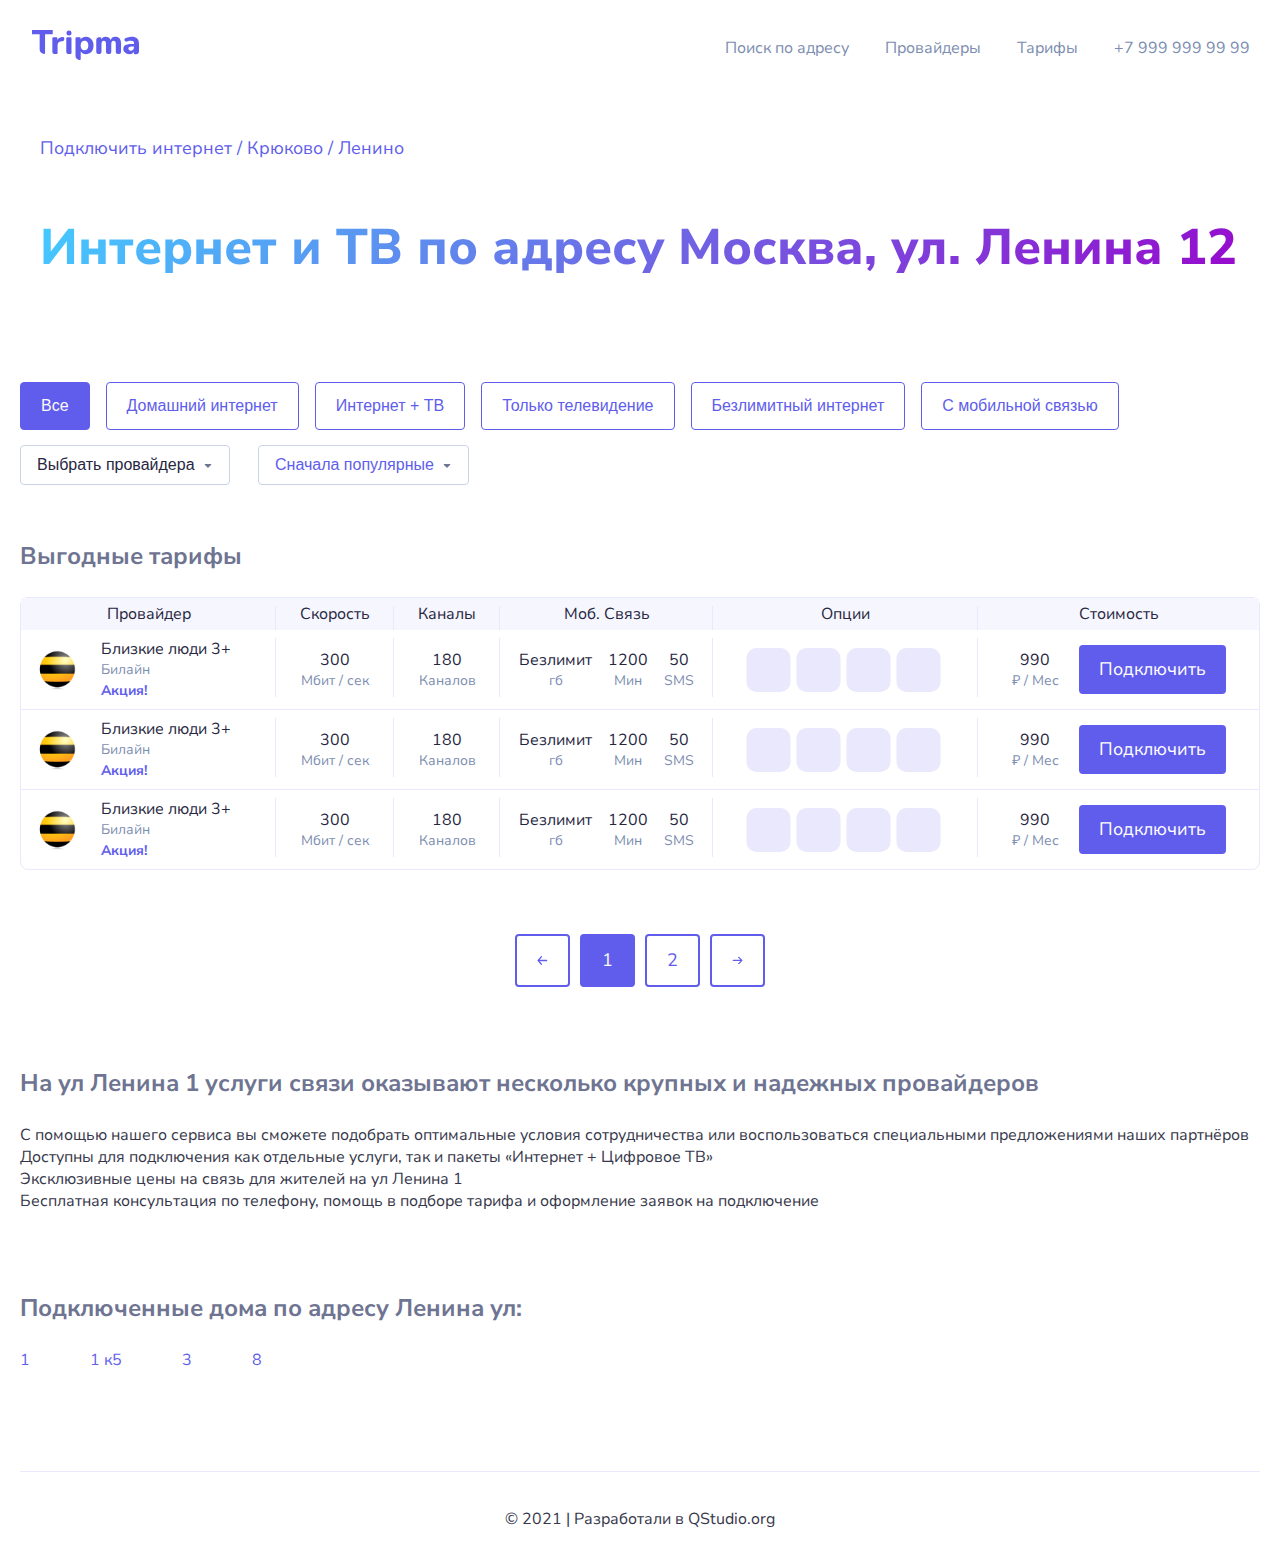
==== commit 4e4e3edd: "Add files via upload" ====
--- a/address.html
+++ b/address.html
@@ -61,12 +61,24 @@
   <section class="section filter">
     <div class="container">
       <div class="filter-block">
-        <button class="filter__button btn active">Все</button>
-        <button class="filter__button btn">Домашний интернет</button>
-        <button class="filter__button btn">Интернет + ТВ</button>
-        <button class="filter__button btn">Только телевидение</button>
-        <button class="filter__button btn">Безлимитный интернет</button>
-        <button class="filter__button btn">С мобильной связью</button>
+        <button class="filter__button btn active">
+          <a class="filter__button-link active" href="#">Все</a>
+        </button>
+        <button class="filter__button btn">
+          <a class="filter__button-link" href="#">Домашний интернет</a>
+        </button>
+        <button class="filter__button btn">
+          <a class="filter__button-link" href="#">Интернет + ТВ</a>
+        </button>
+        <button class="filter__button btn">
+          <a class="filter__button-link" href="#">Только телевидение</a>
+        </button>
+        <button class="filter__button btn">
+          <a class="filter__button-link" href="#">Безлимитный интернет</a>
+        </button>
+        <button class="filter__button btn">
+          <a class="filter__button-link" href="#">С мобильной связью</a>
+        </button>
       </div>
       <div class="select-block">
         <select class="select__item btn">
@@ -150,7 +162,7 @@
                     <span class="table__title">990</span>
                     <p class="table__subtitle">₽ / Мес</p>
                   </div>
-                  <a href="#" class="table__btn btn">Подключить</a>
+                  <a href="./tariffs.html" class="table__btn btn">Подключить</a>
                 </div>
               </td>
             </tr>
@@ -207,7 +219,7 @@
                     <span class="table__title">990</span>
                     <p class="table__subtitle">₽ / Мес</p>
                   </div>
-                  <a href="#" class="table__btn btn">Подключить</a>
+                  <a href="./tariffs.html" class="table__btn btn">Подключить</a>
                 </div>
               </td>
             </tr>
@@ -264,7 +276,7 @@
                     <span class="table__title">990</span>
                     <p class="table__subtitle">₽ / Мес</p>
                   </div>
-                  <a href="#" class="table__btn btn">Подключить</a>
+                  <a href="./tariffs.html" class="table__btn btn">Подключить</a>
                 </div>
               </td>
             </tr>
@@ -336,7 +348,7 @@
       </div>
     </div>
   </footer>
-  <script src="js/scriptAddress.js"></script>
+  <script src="js/script.js"></script>
 </body>
 
 </html>--- a/css/style.min.css
+++ b/css/style.min.css
@@ -1 +1 @@
-/*! normalize.css v8.0.1 | MIT License | github.com/necolas/normalize.css */html{line-height:1.15;-webkit-text-size-adjust:100%}body{margin:0}main{display:block}h1{font-size:2em;margin:.67em 0}hr{-webkit-box-sizing:content-box;box-sizing:content-box;height:0;overflow:visible}pre{font:1em monospace,monospace}a{background:0 0}abbr[title]{border-bottom:none;text-decoration:underline;-webkit-text-decoration:underline dotted;text-decoration:underline dotted}b,strong{font-weight:bolder}code,kbd,samp{font:1em monospace,monospace}small{font-size:80%}sub,sup{font-size:75%;line-height:0;position:relative;vertical-align:baseline}sub{bottom:-.25em}sup{top:-.5em}img{border-style:none}button,input,optgroup,select,textarea{font:100%/1.15 inherit;margin:0}button,input{overflow:visible}button,select{text-transform:none}[type=button],[type=reset],[type=submit],button{-webkit-appearance:button}[type=button]::-moz-focus-inner,[type=reset]::-moz-focus-inner,[type=submit]::-moz-focus-inner,button::-moz-focus-inner{border-style:none;padding:0}[type=button]:-moz-focusring,[type=reset]:-moz-focusring,[type=submit]:-moz-focusring,button:-moz-focusring{outline:1px dotted ButtonText}fieldset{padding:.35em .75em .625em}legend{-webkit-box-sizing:border-box;box-sizing:border-box;color:inherit;display:table;max-width:100%;padding:0;white-space:normal}progress{vertical-align:baseline}textarea{overflow:auto}[type=checkbox],[type=radio]{-webkit-box-sizing:border-box;box-sizing:border-box;padding:0}[type=number]::-webkit-inner-spin-button,[type=number]::-webkit-outer-spin-button{height:auto}[type=search]{-webkit-appearance:textfield;outline-offset:-2px}[type=search]::-webkit-search-decoration{-webkit-appearance:none}::-webkit-file-upload-button{-webkit-appearance:button;font:inherit}details{display:block}summary{display:list-item}template{display:none}[hidden]{display:none}*{margin:0;padding:0;-webkit-box-sizing:border-box;box-sizing:border-box}body{font:normal normal 16px/22px Nunito Sans;color:#36374a;background:#fff}h1,h2,h3,h4,h5,h6,li,ul{padding:0;margin:0}li,ul{list-style:none;padding:0;margin:0}a{display:block;padding:0;margin:0;text-decoration:none;color:#000}.show{display:block!important}.active{color:#fafafa!important;background:#605dec!important}button,input,select{border:none;outline:0;color:#7c8db0}button :active,button :focus,button :hover,input :active,input :focus,input :hover,select :active,select :focus,select :hover{outline:0;border:none}button::-webkit-calendar-picker-indicator,input::-webkit-calendar-picker-indicator,select::-webkit-calendar-picker-indicator{display:none!important}.container{max-width:1312px;margin:0 auto;padding:0 6px}.btn{display:inline-block;padding:12px 20px;background:#605dec;border-radius:4px;font-style:normal;font-weight:400;font-size:18px;line-height:25px;color:#fff}.section{padding-top:40px;padding-bottom:40px}.section__list{display:-webkit-box;display:-ms-flexbox;display:flex;-ms-flex-wrap:wrap;flex-wrap:wrap;-webkit-box-pack:justify;-ms-flex-pack:justify;justify-content:space-between}@media screen and (max-width:1250px){.section__list{-webkit-box-pack:space-evenly;-ms-flex-pack:space-evenly;justify-content:space-evenly}}@media screen and (max-width:900px){.section__list .section__list{-webkit-box-orient:vertical;-webkit-box-direction:normal;-ms-flex-direction:column;flex-direction:column;-webkit-box-pack:center;-ms-flex-pack:center;justify-content:center}}.section__item{margin-bottom:40px;max-width:411px;display:-webkit-box;display:-ms-flexbox;display:flex;-webkit-box-orient:vertical;-webkit-box-direction:normal;-ms-flex-direction:column;flex-direction:column;-webkit-box-shadow:0 2px 4px rgba(28,5,77,.1),0 12px 32px rgba(0,0,0,.05);box-shadow:0 2px 4px rgba(28,5,77,.1),0 12px 32px rgba(0,0,0,.05);border-radius:12px}.section__item-footer{padding:16px 24px}@media screen and (max-width:430px){.section__item{width:100%}}.section__top{display:-webkit-box;display:-ms-flexbox;display:flex;-webkit-box-pack:justify;-ms-flex-pack:justify;justify-content:space-between;-webkit-box-align:center;-ms-flex-align:center;align-items:center;margin-bottom:24px}.section__close{font-size:24px;line-height:33px;color:#a1b0cc;display:-webkit-box;display:-ms-flexbox;display:flex;-webkit-box-align:center;-ms-flex-align:center;align-items:center;-ms-flex-line-pack:center;align-content:center}@media screen and (max-width:500px){.section__close{font-size:15px}}.section__img{border-top-right-radius:12px;border-top-left-radius:12px}.section__title{font-weight:700;font-size:24px;line-height:33px;color:#6e7491}@media screen and (max-width:500px){.section__title{font-size:15px}}.section__info{display:-webkit-box;display:-ms-flexbox;display:flex;-webkit-box-pack:justify;-ms-flex-pack:justify;justify-content:space-between}.section__city{color:#6e7491;font-weight:600;font-size:18px;line-height:25px;margin-bottom:4px}.section__city span{color:#605dec}.section__price{font-weight:600;font-size:18px;line-height:25px}.section__text{font-size:16px;line-height:22px}.section__text-title{margin-top:10px}.section__text-link{color:#605dec;display:inline}.section__text-main{margin-top:30px}.section__variant{list-style:disc;margin-top:8px;margin-bottom:8px}.section__variant-item{display:-webkit-box;display:-ms-flexbox;display:flex;-webkit-box-align:center;-ms-flex-align:center;align-items:center}.section__variant-point{background:#36374a;width:5px;height:5px;border-radius:50%;margin-right:10px}.section__variant-pointBlue{background:#605dec}.section__variant-link{list-style:disc;color:#605dec}.section__contact{display:-webkit-box;display:-ms-flexbox;display:flex;-webkit-box-pack:justify;-ms-flex-pack:justify;justify-content:space-between;-ms-flex-wrap:wrap;flex-wrap:wrap}.section__contact-item{display:-webkit-box;display:-ms-flexbox;display:flex;-webkit-box-orient:vertical;-webkit-box-direction:normal;-ms-flex-direction:column;flex-direction:column;margin-bottom:15px}.section__contact-title{font-weight:400;font-size:16px;line-height:22px;color:#36374a}.section__contact-link{font-weight:700;font-size:16px;line-height:22px;color:#605dec}.form__input{font-size:18px;line-height:25px;padding:8px 12px;background:#fff;border:1px solid #a1b0cc;border-radius:4px;color:#000}.form__input::-webkit-input-placeholder{color:#7c8db0}.form__input::-moz-placeholder{color:#7c8db0}.form__input:-ms-input-placeholder{color:#7c8db0}.form__input::-ms-input-placeholder{color:#7c8db0}.form__input::placeholder{color:#7c8db0}.form__btn{border:1px solid #605dec;-webkit-box-sizing:border-box;box-sizing:border-box;border-radius:4px;padding:12px 20px;text-align:center;margin-bottom:12px}.form__btn:last-child{margin-bottom:0}.form__btn span{font-size:18px;line-height:25px;color:#605dec}.content__top{display:-webkit-box;display:-ms-flexbox;display:flex;-webkit-box-pack:justify;-ms-flex-pack:justify;justify-content:space-between}@media screen and (max-width:1340px){.content__top{-webkit-box-orient:vertical;-webkit-box-direction:normal;-ms-flex-direction:column;flex-direction:column;-webkit-box-pack:center;-ms-flex-pack:center;justify-content:center}}@media screen and (max-width:680px){.section__contact{padding-left:45px;-webkit-box-orient:vertical;-webkit-box-direction:normal;-ms-flex-direction:column;flex-direction:column;-webkit-box-pack:center;-ms-flex-pack:center;justify-content:center}.section__contact-item{display:block}}.header{padding:18px 0}.header__container{max-width:1440px}.header-block{display:-webkit-box;display:-ms-flexbox;display:flex;-webkit-box-pack:justify;-ms-flex-pack:justify;justify-content:space-between;-webkit-box-align:center;-ms-flex-align:center;align-items:center}.header__right{position:relative;display:-webkit-box;display:-ms-flexbox;display:flex;-webkit-box-align:center;-ms-flex-align:center;align-items:center}.header__close{width:25px;height:25px;display:none}.header__btn{font-size:16px;margin-left:16px}.header__menu{width:25px;height:25px;display:none;cursor:pointer}.nav__list{display:-webkit-box;display:-ms-flexbox;display:flex}.nav__link{cursor:pointer;padding:10px;margin-right:16px}.nav__link a{color:#7c8db0}.nav__link a:hover{color:#605dec}.nav__link:last-child{margin-right:0}.show{display:-webkit-box!important;display:-ms-flexbox!important;display:flex!important}@media screen and (max-width:740px){.header__menu{display:block}.header__close{display:block;margin-left:auto}.nav{padding:5px;-webkit-box-orient:vertical;-webkit-box-direction:normal;-ms-flex-direction:column;flex-direction:column;-webkit-box-pack:center;-ms-flex-pack:center;justify-content:center;border:1px solid #e9e8fc;min-width:200px;display:none;position:absolute;top:0;right:0;background-color:#fff;border-radius:4px}.nav__list{display:-webkit-box;display:-ms-flexbox;display:flex;-webkit-box-orient:vertical;-webkit-box-direction:normal;-ms-flex-direction:column;flex-direction:column;-webkit-box-pack:center;-ms-flex-pack:center;justify-content:center}.nav__link{text-align:center;cursor:pointer;padding:10px;margin-right:0}.nav__link a{color:#7c8db0}.nav__link:last-child{margin-right:0}}.hero{background:url(../img/hero/bg.png) no-repeat center;padding-top:94px;padding-bottom:245px}@media screen and (max-width:700px){.hero{padding-top:40px;padding-bottom:60px}}.hero-block{display:-webkit-box;display:-ms-flexbox;display:flex;-webkit-box-orient:vertical;-webkit-box-direction:normal;-ms-flex-direction:column;flex-direction:column;-webkit-box-align:center;-ms-flex-align:center;align-items:center;text-align:center}.hero__title{background:-o-linear-gradient(315deg,#43cbff 0,#9708cc 100%);background:linear-gradient(135deg,#43cbff 0,#9708cc 100%);color:#605dec;-webkit-background-clip:text;-webkit-text-fill-color:transparent;max-width:800px;font-weight:800;font-size:50px;line-height:68px}.hero__subtitle{margin-top:48px;margin-bottom:48px;max-width:800px;font-weight:400;font-size:18px;line-height:25px;color:#605dec}.search{max-width:1200px;display:-webkit-box;display:-ms-flexbox;display:flex;border-radius:4px;width:100%}.search__wrapper{padding-left:8px;position:relative;border:1px solid #a1b0cc;-webkit-box-shadow:0 2px 4px rgba(7,4,146,.1),0 24px 60px rgba(6,47,125,.05),0 12px 24px rgba(27,59,119,.05);box-shadow:0 2px 4px rgba(7,4,146,.1),0 24px 60px rgba(6,47,125,.05),0 12px 24px rgba(27,59,119,.05);border-radius:4px;display:-webkit-box;display:-ms-flexbox;display:flex;-webkit-box-align:center;-ms-flex-align:center;align-items:center}.search__street{width:100%;display:-webkit-box;display:-ms-flexbox;display:flex;-webkit-box-pack:justify;-ms-flex-pack:justify;justify-content:space-between}.search__home{width:252px}.search__type{width:200px}.search__input{border:none;width:100%}.search__btn{-webkit-box-shadow:0 2px 4px rgba(7,4,146,.1),0 24px 60px rgba(6,47,125,.05),0 12px 24px rgba(27,59,119,.05);box-shadow:0 2px 4px rgba(7,4,146,.1),0 24px 60px rgba(6,47,125,.05),0 12px 24px rgba(27,59,119,.05)}.search__img{width:32px;height:32px}@media screen and (max-width:1210px){.search{display:-webkit-box;display:-ms-flexbox;display:flex;-webkit-box-orient:vertical;-webkit-box-direction:normal;-ms-flex-direction:column;flex-direction:column;width:80%}.search__wrapper{margin-bottom:5px}.search__home,.search__street,.search__type{width:100%}.search__btn{margin-top:15px;text-align:center}}@media screen and (max-width:900px){.search{display:-webkit-box;display:-ms-flexbox;display:flex;-webkit-box-orient:vertical;-webkit-box-direction:normal;-ms-flex-direction:column;flex-direction:column;width:80%}.search__wrapper{margin-bottom:5px}.search__btn{margin-top:15px;text-align:center}}@media screen and (max-width:570px){.hero__title{font-size:35px;line-height:45px}.hero__subtitle{font-size:15px}}.heroTable{padding-bottom:100px;background:url(../img/hero/bg.png) no-repeat center}.heroTable__desription{font-weight:600;font-size:32px;line-height:44px;color:#36374a;margin-top:20px;margin-bottom:20px}.heroTable__block{display:-webkit-box;display:-ms-flexbox;display:flex;-webkit-box-pack:center;-ms-flex-pack:center;justify-content:center}.heroTable__top{width:100%;max-width:1200px;display:-webkit-box;display:-ms-flexbox;display:flex;-webkit-box-orient:vertical;-webkit-box-direction:normal;-ms-flex-direction:column;flex-direction:column;-webkit-box-pack:start;-ms-flex-pack:start;justify-content:flex-start}.heroTable__subtitle{text-align:left;display:-webkit-box;display:-ms-flexbox;display:flex;font-weight:400;font-size:18px;line-height:25px;color:#605dec;margin-bottom:48px}.heroTable__title{background:-o-linear-gradient(315deg,#43cbff 0,#9708cc 100%);background:linear-gradient(135deg,#43cbff 0,#9708cc 100%);color:#605dec;display:block;font-weight:800;font-size:50px;line-height:68px;-webkit-background-clip:text;-webkit-text-fill-color:transparent}.heroTable__link{font-weight:400;font-size:18px;line-height:25px;color:#605dec;margin-right:5px;margin-left:5px;margin-bottom:5px}.heroTable__link:first-child{margin-left:0}.heroTable__link:last-child{margin-right:0}.heroTable__contact{margin-top:20px}.heroTable__contact-item{display:-webkit-box;display:-ms-flexbox;display:flex}.heroTable__contact-text{font-weight:400;font-size:18px;line-height:25px;color:#36374a}.heroTable__contact-tel{margin-left:5px;color:#605dec;font-weight:400;font-size:18px;line-height:25px}@media screen and (max-width:600px){.heroTable__link{font-size:15px}.heroTable__title{font-size:28px}}.table{border-radius:8px;border:1px solid #e9e8fc}.table-block{border-collapse:collapse;width:100%}.table__head{border-collapse:collapse;background:#f6f6fe}.table__head-item{font-weight:400;font-size:16px;line-height:22px;color:#27273f;border-bottom:none!important;padding:5px 0!important}.table__string{margin-top:8px;width:100%}.table__string:last-child .table__item{border-bottom:none;padding-bottom:0}.table__item{position:relative;margin-top:8px;padding:8px 19px 16px 19px;border-bottom:1px solid #e9e8fc}.table__item:first-child{padding-left:16px}.table__item:last-child{border-right:0}.table__item:last-child::before{display:none}.table__item::before{position:absolute;right:0;top:8px;content:"";height:75%;background:#e9e8fc;width:1px}.table__title,.table__top{font-weight:400;font-size:16px;line-height:22px;color:#27273f}.table__subtitle{font-weight:400;font-size:14px;line-height:19px;color:#7c8db0}.table__wrapper{display:-webkit-box;display:-ms-flexbox;display:flex;-webkit-box-pack:center;-ms-flex-pack:center;justify-content:center}.table__provider{display:-webkit-box;display:-ms-flexbox;display:flex;-webkit-box-pack:start;-ms-flex-pack:start;justify-content:flex-start;max-width:250px;-webkit-box-align:center;-ms-flex-align:center;align-items:center}.table__provider-heading{text-align:center!important;width:100%}.table__channel,.table__mobile,.table__option,.table__price,.table__speed{text-align:center}.table__price{display:-webkit-box;display:-ms-flexbox;display:flex;-webkit-box-orient:horizontal;-webkit-box-direction:normal;-ms-flex-direction:row;flex-direction:row;-webkit-box-align:center;-ms-flex-align:center;align-items:center;-webkit-box-pack:center;-ms-flex-pack:center;justify-content:center}.table__mobile{display:-webkit-box;display:-ms-flexbox;display:flex;-webkit-box-pack:justify;-ms-flex-pack:justify;justify-content:space-between}.table__option-item{margin-right:5px}.table__option-item:last-child{margin-right:5px}.table__left{margin-right:20px;text-align:center;display:-webkit-box;display:-ms-flexbox;display:flex;-webkit-box-align:center;-ms-flex-align:center;align-items:center;-webkit-box-orient:vertical;-webkit-box-direction:normal;-ms-flex-direction:column;flex-direction:column}.table__img{margin-right:24px;width:40px;height:40px}.table__elem{text-align:center;margin-right:5px}.table__elem:last-child{margin-right:0}.table__right{text-align:left}.table__stock{font-weight:700;font-size:14px;line-height:19px;color:#605dec}.table__all{margin-top:20px;width:100%;font-weight:400;font-size:18px;line-height:25px;color:#407aea;text-align:center;display:block}@media screen and (max-width:1200px){.table-block{width:100%;border-radius:8px;border:1px solid #e9e8fc;padding:10px}.table__string{margin-bottom:24px;width:100%}.table__string:last-child .table__item{border-bottom:none;padding-bottom:0}.table__title,.table__top{font-size:13px}.table__item{position:relative;margin-top:8px;padding:8px 8px 16px 8px;border-bottom:1px solid #e9e8fc}}@media screen and (max-width:955px){.table__head{display:none}.table-block{display:-webkit-box;display:-ms-flexbox;display:flex;-webkit-box-orient:vertical;-webkit-box-direction:normal;-ms-flex-direction:column;flex-direction:column;padding:0;border:none}.table__body{display:-webkit-box;display:-ms-flexbox;display:flex;-ms-flex-pack:distribute;justify-content:space-around;-ms-flex-line-pack:center;align-content:center;-ms-flex-wrap:wrap;flex-wrap:wrap}.table__string{padding:10px 20px;border:1px solid #e9e8fc;border-radius:6px;display:-webkit-box;display:-ms-flexbox;display:flex;-ms-flex-wrap:wrap;flex-wrap:wrap;max-width:335px;-webkit-box-pack:justify;-ms-flex-pack:justify;justify-content:space-between}.table__item{margin-top:0;border-bottom:none;padding:10px 0}.table__item::before{display:none}.table__title{font-weight:400;font-size:16px;line-height:22px}.table__subtitle{font-weight:400;font-size:14px;line-height:19px;color:#7c8db0}.table__provider{width:250px;max-width:280px;display:-webkit-box;display:-ms-flexbox;display:flex}.table__provider-title{font-size:16px;text-align:center}.table__right{text-align:center}.table__img{margin-right:35px}.table__mobile{width:310px;display:-webkit-box;display:-ms-flexbox;display:flex;-webkit-box-pack:justify;-ms-flex-pack:justify;justify-content:space-between}.table__elem{width:80px}.table__option{width:290px;display:-webkit-box;display:-ms-flexbox;display:flex;-webkit-box-pack:space-evenly;-ms-flex-pack:space-evenly;justify-content:space-evenly}.table__price{width:290px;display:-webkit-box;display:-ms-flexbox;display:flex;-webkit-box-pack:center;-ms-flex-pack:center;justify-content:center}.table__left{margin-right:25px}}@media screen and (max-width:400px){.table{border:none}.table__string{padding:8px 6px}.table__mobile{width:270px}.table__option{width:270px}.table__price{width:270px}}.rating{width:100%;border-radius:8px;border:1px solid #e9e8fc;border-bottom:none}.rating__head{padding:0}.rating__title{padding-top:5px;padding-bottom:5px;font-weight:400;font-size:16px;line-height:22px;color:#27273f}.rating__item{position:relative;padding:16px 0;text-align:center;font-weight:400;font-size:16px;line-height:22px;color:#27273f;border-bottom:1px solid #e9e8fc}.rating__item::before{position:absolute;right:0;top:8px;content:"";height:60%;background:#e9e8fc;width:1px}.rating__item:first-child{padding-left:0}.rating__item:last-child{border-right:0;padding-right:0}.rating__item:last-child::before{display:none}.rating__wrapper{display:-webkit-box;display:-ms-flexbox;display:flex;-webkit-box-pack:center;-ms-flex-pack:center;justify-content:center}.rating__wrapper-item{margin-right:32px}.rating__wrapper-item:last-child{margin-right:0}.rating__wrapper-green{color:#27ae60}.rating__wrapper-black{color:#6e7491}.rating__wrapper-red{color:#eb5757}@media screen and (max-width:840px){.rating{width:777px}.rating__overflow{width:100%;overflow-x:scroll}}.filter{padding-top:0}.filter-block{display:-webkit-box;display:-ms-flexbox;display:flex;-ms-flex-line-pack:center;align-content:center;-webkit-box-align:center;-ms-flex-align:center;align-items:center;-ms-flex-wrap:wrap;flex-wrap:wrap}.filter__button{border:1px solid #605dec;border-radius:4px;font-weight:400;font-size:16px;line-height:22px;color:#605dec;background:#fff;margin-right:16px;margin-bottom:24px}.filter__option{margin-right:16px}.select{margin-top:24px;margin-bottom:48px;display:-webkit-box;display:-ms-flexbox;display:flex;max-width:704px;-ms-flex-wrap:wrap;flex-wrap:wrap}.select__item{padding:8px 34px 8px 16px;color:#27273f;font-weight:400;font-size:16px;line-height:22px;border:1px solid #cbd4e6;border-radius:4px;margin-right:24px;-webkit-appearance:none;-moz-appearance:none;appearance:none;overflow:hidden;background:url(../img/select.png) no-repeat;background-position:bottom 10px right 12px}.select__item-provider{color:#605dec;border:1px solid #cbd4e6;border-radius:4px;margin-bottom:15px;font-weight:400;font-size:16px;line-height:22px;background:url(../img/select.png) no-repeat;background-position:bottom 10px right 12px}.select__img{margin-left:4px;width:18px;height:18px}.select__list{-webkit-box-orient:vertical;-webkit-box-direction:normal;-ms-flex-direction:column;flex-direction:column;display:none;width:80%;background:#fff;left:0;bottom:calc(100% - 142px);position:absolute;max-width:250px;max-height:120px;overflow-y:scroll;border:1px solid #cbd4e6}.select__wrapper{max-width:120px;position:relative;display:inline}.select__option{display:-webkit-box;display:-ms-flexbox;display:flex;-webkit-box-align:center;-ms-flex-align:center;align-items:center}.select__checkbox{width:15px;height:15px;border:1px solid #000}#provider{max-width:230px;color:#27273f}#provider::-webkit-input-placeholder{color:#27273f}@media screen and (max-width:720px){.filter__button{width:100%}}@media screen and (max-width:490px){.select-block{-webkit-box-orient:vertical;-webkit-box-direction:normal;-ms-flex-direction:column;flex-direction:column}.select__item{margin-bottom:10px}}.providerList-block{display:-webkit-box;display:-ms-flexbox;display:flex;-webkit-box-orient:vertical;-webkit-box-direction:normal;-ms-flex-direction:column;flex-direction:column;-webkit-box-pack:center;-ms-flex-pack:center;justify-content:center}.providerList__item{border:1px solid #407aea;border-radius:8px;padding:20px;margin-bottom:24px}.providerList__item:last-child{margin-bottom:0}.providerList__top{display:-webkit-box;display:-ms-flexbox;display:flex;-webkit-box-pack:justify;-ms-flex-pack:justify;justify-content:space-between;-webkit-box-align:center;-ms-flex-align:center;align-items:center;margin-bottom:20px}.providerList__top-item:first-child{display:-webkit-box;display:-ms-flexbox;display:flex;-webkit-box-align:center;-ms-flex-align:center;align-items:center}.providerList__title{margin-left:24px}.providerList__link{text-align:right;-webkit-text-decoration-line:underline;text-decoration-line:underline;color:#407aea}@media screen and (max-width:460px){.providerList__item{padding:8px 3px}.providerList__title{font-size:14px;margin-left:8px}.providerList__link{font-size:12px}}.pagination{margin-top:24px;margin-bottom:40px}.pagination-block{display:-webkit-box;display:-ms-flexbox;display:flex;-webkit-box-pack:center;-ms-flex-pack:center;justify-content:center}.pagination__item{border:2px solid #605dec;background:#fff;color:#605dec;display:-webkit-box;display:-ms-flexbox;display:flex;-webkit-box-align:center;-ms-flex-align:center;align-items:center;margin-right:10px}.pagination__item:last-child{margin-right:0}.pagination__item img{width:10.97px;height:8.44px}.pagination__btn-right{-webkit-transform:rotate(180deg);-ms-transform:rotate(180deg);transform:rotate(180deg)}.cities-block{margin-top:24px;display:-webkit-box;display:-ms-flexbox;display:flex;-webkit-box-pack:justify;-ms-flex-pack:justify;justify-content:space-between;-ms-flex-wrap:wrap;flex-wrap:wrap}.cities__link{color:#605dec;font-weight:400;font-size:16px;line-height:22px}.cities__list{margin-bottom:15px;margin-right:10px}.cities__item{margin-bottom:8px}@media screen and (max-width:1040px){.cities-block{margin:auto;max-width:670px;-webkit-box-pack:center;-ms-flex-pack:center;justify-content:center}}.content{padding-top:60px}.address__list{display:-webkit-box;display:-ms-flexbox;display:flex;margin-bottom:60px}.address__item{margin-right:60px}.address__link{color:#605dec}.comment__title{text-align:center}.comment__color{color:#605dec}.comment__item{padding:16px;display:-webkit-box;display:-ms-flexbox;display:flex;max-width:411px}.comment__item-block{text-align:left}.comment__item-block:first-child{margin-right:16px}.comment__item-block:first-child img{width:48px;height:48px}.comment__list{display:-webkit-box;display:-ms-flexbox;display:flex;-webkit-box-pack:justify;-ms-flex-pack:justify;justify-content:space-between;-ms-flex-wrap:wrap;flex-wrap:wrap}@media screen and (max-width:1270px){.comment__list{-webkit-box-pack:space-evenly;-ms-flex-pack:space-evenly;justify-content:space-evenly}}.comment__name,.comment__subtitle,.comment__text{font-weight:600;font-size:18px;line-height:25px;color:#6e7491}.comment__subtitle{font-weight:400;font-size:14px;line-height:19px;color:#605dec}.comment__date{font-weight:400;font-size:14px;line-height:19px;color:#6e7491}.comment__text{font-weight:400;font-size:18px;line-height:25px;color:#27273f}.comment__link{color:#605dec}.comment__evaluation{margin-top:8px;margin-bottom:12px;display:-webkit-box;display:-ms-flexbox;display:flex;margin-left:-1px}.comment__star{display:-webkit-box;display:-ms-flexbox;display:flex;-ms-flex-line-pack:center;align-content:center}.comment__star img{width:24px;height:24px}.tariffs__block{display:-webkit-box;display:-ms-flexbox;display:flex;-webkit-box-pack:justify;-ms-flex-pack:justify;justify-content:space-between;-ms-flex-wrap:wrap;flex-wrap:wrap}.tariffs__block-item{display:-webkit-box;display:-ms-flexbox;display:flex;-webkit-box-orient:vertical;-webkit-box-direction:normal;-ms-flex-direction:column;flex-direction:column}.tariffs__date{margin-top:24px;font-weight:700;font-size:24px;line-height:33px;color:#6e7491}.tariffs__desription-block{margin-top:24px;display:-webkit-box;display:-ms-flexbox;display:flex;-webkit-box-pack:justify;-ms-flex-pack:justify;justify-content:space-between;-webkit-box-align:center;-ms-flex-align:center;align-items:center;padding:10px 20px;width:500px;border:1px solid #bcbaf7;border-radius:8px}.tariffs__desription-table{display:-webkit-box;display:-ms-flexbox;display:flex;-webkit-box-orient:vertical;-webkit-box-direction:normal;-ms-flex-direction:column;flex-direction:column;max-width:135px}.tariffs__desription-title{font-weight:700;font-size:16px;line-height:22px;color:#36374a}.tariffs__desription-stock{font-weight:700;font-size:16px;line-height:22px;color:#27ae60}.tariffs__desription-price{display:-webkit-box;display:-ms-flexbox;display:flex;-webkit-box-align:center;-ms-flex-align:center;align-items:center;-webkit-box-orient:horizontal;-webkit-box-direction:normal;-ms-flex-direction:row;flex-direction:row}.tariffs__desription-priceText{font-weight:400;font-size:48px;line-height:65px;color:#36374a;margin-right:10px}.tariffs__desription-line{width:100%;background:#7c8db0;border-radius:10px;height:1px}.tariffs__desription-a{font-weight:700;font-size:16px;line-height:22px;color:#7c8db0}.tariffs__desription-text{display:-webkit-box;display:-ms-flexbox;display:flex;-webkit-box-orient:vertical;-webkit-box-direction:normal;-ms-flex-direction:column;flex-direction:column}.tariffs__desription-subtitle{font-weight:400;font-size:16px;line-height:22px;color:#52556f}@media screen and (max-width:600px){.tariffs__desription-block{width:100%}}@media screen and (max-width:480px){.tariffs__desription-block{-webkit-box-orient:vertical;-webkit-box-direction:normal;-ms-flex-direction:column;flex-direction:column}.tariffs__desription-table{margin-bottom:20px;text-align:center}}.footer-block{border-top:1px solid #e9e8fc;text-align:center;padding-bottom:36px;padding-top:36px}+/*! normalize.css v8.0.1 | MIT License | github.com/necolas/normalize.css */html{line-height:1.15;-webkit-text-size-adjust:100%}body{margin:0}main{display:block}h1{font-size:2em;margin:.67em 0}hr{-webkit-box-sizing:content-box;box-sizing:content-box;height:0;overflow:visible}pre{font:1em monospace,monospace}a{background:0 0}abbr[title]{border-bottom:none;text-decoration:underline;-webkit-text-decoration:underline dotted;text-decoration:underline dotted}b,strong{font-weight:bolder}code,kbd,samp{font:1em monospace,monospace}small{font-size:80%}sub,sup{font-size:75%;line-height:0;position:relative;vertical-align:baseline}sub{bottom:-.25em}sup{top:-.5em}img{border-style:none}button,input,optgroup,select,textarea{font:100%/1.15 inherit;margin:0}button,input{overflow:visible}button,select{text-transform:none}[type=button],[type=reset],[type=submit],button{-webkit-appearance:button}[type=button]::-moz-focus-inner,[type=reset]::-moz-focus-inner,[type=submit]::-moz-focus-inner,button::-moz-focus-inner{border-style:none;padding:0}[type=button]:-moz-focusring,[type=reset]:-moz-focusring,[type=submit]:-moz-focusring,button:-moz-focusring{outline:1px dotted ButtonText}fieldset{padding:.35em .75em .625em}legend{-webkit-box-sizing:border-box;box-sizing:border-box;color:inherit;display:table;max-width:100%;padding:0;white-space:normal}progress{vertical-align:baseline}textarea{overflow:auto}[type=checkbox],[type=radio]{-webkit-box-sizing:border-box;box-sizing:border-box;padding:0}[type=number]::-webkit-inner-spin-button,[type=number]::-webkit-outer-spin-button{height:auto}[type=search]{-webkit-appearance:textfield;outline-offset:-2px}[type=search]::-webkit-search-decoration{-webkit-appearance:none}::-webkit-file-upload-button{-webkit-appearance:button;font:inherit}details{display:block}summary{display:list-item}template{display:none}[hidden]{display:none}*{margin:0;padding:0;-webkit-box-sizing:border-box;box-sizing:border-box}body{font:normal normal 16px/22px Nunito Sans;color:#36374a;background:#fff}h1,h2,h3,h4,h5,h6,li,ul{padding:0;margin:0}li,ul{list-style:none;padding:0;margin:0}a{display:block;padding:0;margin:0;text-decoration:none;color:#000}.show{display:block!important}.error{border-color:red!important}.active{color:#fafafa!important;background:#605dec!important}button,input,select{border:none;outline:0;color:#7c8db0}button :active,button :focus,button :hover,input :active,input :focus,input :hover,select :active,select :focus,select :hover{outline:0;border:none}button::-webkit-calendar-picker-indicator,input::-webkit-calendar-picker-indicator,select::-webkit-calendar-picker-indicator{display:none!important}.container{max-width:1312px;margin:0 auto;padding:0 20px}@media screen and (max-width:375px){.container{padding:0 14px}}.btn{display:inline-block;padding:12px 20px;background:#605dec;border-radius:4px;font-style:normal;font-weight:400;font-size:18px;line-height:25px;color:#fff}.section{padding-top:40px;padding-bottom:40px}.section__list{display:-webkit-box;display:-ms-flexbox;display:flex;-ms-flex-wrap:wrap;flex-wrap:wrap;-webkit-box-pack:justify;-ms-flex-pack:justify;justify-content:space-between}@media screen and (max-width:1250px){.section__list{-webkit-box-pack:space-evenly;-ms-flex-pack:space-evenly;justify-content:space-evenly}}@media screen and (max-width:900px){.section__list .section__list{-webkit-box-orient:vertical;-webkit-box-direction:normal;-ms-flex-direction:column;flex-direction:column;-webkit-box-pack:center;-ms-flex-pack:center;justify-content:center}}.section__item{margin-bottom:40px;max-width:411px;display:-webkit-box;display:-ms-flexbox;display:flex;-webkit-box-orient:vertical;-webkit-box-direction:normal;-ms-flex-direction:column;flex-direction:column;-webkit-box-shadow:0 2px 4px rgba(28,5,77,.1),0 12px 32px rgba(0,0,0,.05);box-shadow:0 2px 4px rgba(28,5,77,.1),0 12px 32px rgba(0,0,0,.05);border-radius:12px}.section__item-footer{padding:16px 24px}@media screen and (max-width:430px){.section__item{width:100%}}.section__top{display:-webkit-box;display:-ms-flexbox;display:flex;-webkit-box-pack:justify;-ms-flex-pack:justify;justify-content:space-between;-webkit-box-align:center;-ms-flex-align:center;align-items:center;margin-bottom:24px}.section__close{font-size:24px;line-height:33px;color:#a1b0cc;display:-webkit-box;display:-ms-flexbox;display:flex;-webkit-box-align:center;-ms-flex-align:center;align-items:center;-ms-flex-line-pack:center;align-content:center}@media screen and (max-width:500px){.section__close{font-size:15px}}.section__img{border-top-right-radius:12px;border-top-left-radius:12px}.section__title{font-weight:700;font-size:24px;line-height:33px;color:#6e7491}@media screen and (max-width:500px){.section__title{font-size:18px;line-height:22px}}.section__info{display:-webkit-box;display:-ms-flexbox;display:flex;-webkit-box-pack:justify;-ms-flex-pack:justify;justify-content:space-between}.section__city{color:#6e7491;font-weight:600;font-size:18px;line-height:25px;margin-bottom:4px}.section__city span{color:#605dec}.section__price{font-weight:600;font-size:18px;line-height:25px}.section__text{font-size:16px;line-height:22px}.section__text-title{margin-top:10px}.section__text-link{color:#605dec;display:inline}.section__text-main{margin-top:30px}.section__variant{list-style:disc;margin-top:8px;margin-bottom:8px}.section__variant-item{display:-webkit-box;display:-ms-flexbox;display:flex;-webkit-box-align:center;-ms-flex-align:center;align-items:center}.section__variant-point{background:#36374a;width:5px;height:5px;border-radius:50%;margin-right:10px}.section__variant-pointBlue{background:#605dec}.section__variant-link{list-style:disc;color:#605dec}.section__contact{display:-webkit-box;display:-ms-flexbox;display:flex;-webkit-box-pack:justify;-ms-flex-pack:justify;justify-content:space-between;-ms-flex-wrap:wrap;flex-wrap:wrap}.section__contact-item{display:-webkit-box;display:-ms-flexbox;display:flex;-webkit-box-orient:vertical;-webkit-box-direction:normal;-ms-flex-direction:column;flex-direction:column;margin-bottom:15px}.section__contact-title{font-weight:400;font-size:16px;line-height:22px;color:#36374a}.section__contact-link{font-weight:700;font-size:16px;line-height:22px;color:#605dec}.form__input{font-size:18px;line-height:25px;padding:8px 12px;background:#fff;border:1px solid #a1b0cc;border-radius:4px;color:#000}.form__input::-webkit-input-placeholder{color:#7c8db0}.form__input::-moz-placeholder{color:#7c8db0}.form__input:-ms-input-placeholder{color:#7c8db0}.form__input::-ms-input-placeholder{color:#7c8db0}.form__input::placeholder{color:#7c8db0}.form__btn{border:1px solid #605dec;-webkit-box-sizing:border-box;box-sizing:border-box;border-radius:4px;padding:12px 20px;text-align:center;margin-bottom:12px}.form__btn:last-child{margin-bottom:0}.form__btn span{font-size:18px;line-height:25px;color:#605dec}.content__top{display:-webkit-box;display:-ms-flexbox;display:flex;-webkit-box-pack:justify;-ms-flex-pack:justify;justify-content:space-between}@media screen and (max-width:1340px){.content__top{-webkit-box-orient:vertical;-webkit-box-direction:normal;-ms-flex-direction:column;flex-direction:column;-webkit-box-pack:center;-ms-flex-pack:center;justify-content:center}}@media screen and (max-width:680px){.section__contact{-webkit-box-orient:vertical;-webkit-box-direction:normal;-ms-flex-direction:column;flex-direction:column;-webkit-box-pack:center;-ms-flex-pack:center;justify-content:center}.section__contact-item{display:block}}.header{padding:18px 0}.header__container{max-width:1440px}.header-block{display:-webkit-box;display:-ms-flexbox;display:flex;-webkit-box-pack:justify;-ms-flex-pack:justify;justify-content:space-between;-webkit-box-align:center;-ms-flex-align:center;align-items:center}.header__right{position:relative;display:-webkit-box;display:-ms-flexbox;display:flex;-webkit-box-align:center;-ms-flex-align:center;align-items:center}.header__close{width:25px;height:25px;display:none}.header__btn{font-size:16px;margin-left:16px}.header__menu{width:25px;height:25px;display:none;cursor:pointer}.nav__list{display:-webkit-box;display:-ms-flexbox;display:flex}.nav__link{cursor:pointer;padding:10px;margin-right:16px}.nav__link a{color:#7c8db0}.nav__link a:hover{color:#605dec}.nav__link:last-child{margin-right:0}.show{display:-webkit-box!important;display:-ms-flexbox!important;display:flex!important}@media screen and (max-width:740px){.header__menu{display:block}.header__close{display:block;margin-left:auto}.nav{padding:5px;-webkit-box-orient:vertical;-webkit-box-direction:normal;-ms-flex-direction:column;flex-direction:column;-webkit-box-pack:center;-ms-flex-pack:center;justify-content:center;border:1px solid #e9e8fc;min-width:200px;display:none;position:absolute;top:0;right:0;background-color:#fff;border-radius:4px}.nav__list{display:-webkit-box;display:-ms-flexbox;display:flex;-webkit-box-orient:vertical;-webkit-box-direction:normal;-ms-flex-direction:column;flex-direction:column;-webkit-box-pack:center;-ms-flex-pack:center;justify-content:center}.nav__link{text-align:center;cursor:pointer;padding:10px;margin-right:0}.nav__link a{color:#7c8db0}.nav__link:last-child{margin-right:0}}.hero{background:url(../img/hero/bg.png) no-repeat cover;padding-top:94px;padding-bottom:205px}@media screen and (max-width:700px){.hero{padding-top:40px;padding-bottom:60px}}.hero-block{display:-webkit-box;display:-ms-flexbox;display:flex;-webkit-box-orient:vertical;-webkit-box-direction:normal;-ms-flex-direction:column;flex-direction:column;-webkit-box-align:center;-ms-flex-align:center;align-items:center;text-align:center}.hero__title{background:-o-linear-gradient(315deg,#43cbff 0,#9708cc 100%);background:linear-gradient(135deg,#43cbff 0,#9708cc 100%);color:#605dec;-webkit-background-clip:text;-webkit-text-fill-color:transparent;max-width:800px;font-weight:800;font-size:50px;line-height:68px}.hero__subtitle{margin-top:48px;margin-bottom:48px;max-width:800px;font-weight:400;font-size:18px;line-height:25px;color:#605dec}.search{max-width:1200px;display:-webkit-box;display:-ms-flexbox;display:flex;border-radius:4px;width:100%}.search__wrapper{padding-left:8px;position:relative;border:1px solid #a1b0cc;-webkit-box-shadow:0 2px 4px rgba(7,4,146,.1),0 24px 60px rgba(6,47,125,.05),0 12px 24px rgba(27,59,119,.05);box-shadow:0 2px 4px rgba(7,4,146,.1),0 24px 60px rgba(6,47,125,.05),0 12px 24px rgba(27,59,119,.05);border-radius:4px;display:-webkit-box;display:-ms-flexbox;display:flex;-webkit-box-align:center;-ms-flex-align:center;align-items:center}.search__street{width:100%;display:-webkit-box;display:-ms-flexbox;display:flex;-webkit-box-pack:justify;-ms-flex-pack:justify;justify-content:space-between}.search__home{width:252px}.search__type{width:200px}.search__input{border:none;width:100%}.search__btn{margin-left:2px;-webkit-box-shadow:0 2px 4px rgba(7,4,146,.1),0 24px 60px rgba(6,47,125,.05),0 12px 24px rgba(27,59,119,.05);box-shadow:0 2px 4px rgba(7,4,146,.1),0 24px 60px rgba(6,47,125,.05),0 12px 24px rgba(27,59,119,.05)}.search__img{width:32px;height:32px}@media screen and (max-width:1210px){.search{display:-webkit-box;display:-ms-flexbox;display:flex;-webkit-box-pack:center;-ms-flex-pack:center;justify-content:center;-webkit-box-orient:vertical;-webkit-box-direction:normal;-ms-flex-direction:column;flex-direction:column;width:80%}.search__wrapper{margin-bottom:5px}.search__home,.search__street,.search__type{width:100%}.search__btn{margin-top:15px;text-align:center}}@media screen and (max-width:900px){.search{display:-webkit-box;display:-ms-flexbox;display:flex;-webkit-box-orient:vertical;-webkit-box-direction:normal;-ms-flex-direction:column;flex-direction:column;width:80%}.search__wrapper{margin-bottom:5px}.search__btn{margin-top:15px;text-align:center}}@media screen and (max-width:570px){.hero__title{font-size:35px;line-height:45px}.hero__subtitle{font-size:15px}.search{width:90%;margin:auto}}.heroTable{padding-bottom:100px;background:url(../img/hero/bg.png) no-repeat cover}.heroTable__desription{font-weight:600;font-size:32px;line-height:44px;color:#36374a;margin-top:20px;margin-bottom:20px}.heroTable__block{display:-webkit-box;display:-ms-flexbox;display:flex;-webkit-box-pack:center;-ms-flex-pack:center;justify-content:center}.heroTable__top{width:100%;max-width:1200px;display:-webkit-box;display:-ms-flexbox;display:flex;-webkit-box-orient:vertical;-webkit-box-direction:normal;-ms-flex-direction:column;flex-direction:column;-webkit-box-pack:start;-ms-flex-pack:start;justify-content:flex-start}.heroTable__subtitle{text-align:left;display:-webkit-box;display:-ms-flexbox;display:flex;font-weight:400;font-size:18px;line-height:25px;color:#605dec;margin-bottom:48px}.heroTable__title{background:-o-linear-gradient(315deg,#43cbff 0,#9708cc 100%);background:linear-gradient(135deg,#43cbff 0,#9708cc 100%);color:#605dec;display:block;font-weight:800;font-size:50px;line-height:68px;-webkit-background-clip:text;-webkit-text-fill-color:transparent}.heroTable__link{font-weight:400;font-size:18px;line-height:25px;color:#605dec;margin-right:5px;margin-left:5px;margin-bottom:5px}.heroTable__link:first-child{margin-left:0}.heroTable__link:last-child{margin-right:0}.heroTable__contact{margin-top:20px}.heroTable__contact-item{display:-webkit-box;display:-ms-flexbox;display:flex}.heroTable__contact-text{font-weight:400;font-size:18px;line-height:25px;color:#36374a}.heroTable__contact-tel{margin-left:5px;color:#605dec;font-weight:400;font-size:18px;line-height:25px}@media screen and (max-width:600px){.heroTable__link{font-size:15px}.heroTable__title{line-height:43px;font-size:28px}.heroTable__desription{font-size:28px;line-height:36px}.heroTable__contact-text{font-weight:400;font-size:14px;line-height:25px;color:#36374a}}.table{border-radius:8px;border:1px solid #e9e8fc}.table-block{border-collapse:collapse;width:100%}.table__head{border-collapse:collapse;background:#f6f6fe}.table__head-item{font-weight:400;font-size:16px;line-height:22px;color:#27273f;border-bottom:none!important;padding:5px 0!important}.table__string{width:100%}.table__string:last-child .table__item{border-bottom:none}.table__item{position:relative;padding:8px 19px 8px 19px;border-bottom:1px solid #e9e8fc}.table__item:first-child{padding-left:16px}.table__item:last-child{border-right:0}.table__item:last-child::before{display:none}.table__item::before{position:absolute;right:0;top:8px;content:"";height:75%;background:#e9e8fc;width:1px}.table__title,.table__top{font-weight:400;font-size:16px;line-height:22px;color:#27273f}.table__subtitle{font-weight:400;font-size:14px;line-height:19px;color:#7c8db0}.table__wrapper{display:-webkit-box;display:-ms-flexbox;display:flex;-webkit-box-pack:center;-ms-flex-pack:center;justify-content:center}.table__provider{display:-webkit-box;display:-ms-flexbox;display:flex;-webkit-box-pack:start;-ms-flex-pack:start;justify-content:flex-start;max-width:250px;-webkit-box-align:center;-ms-flex-align:center;align-items:center}.table__provider-heading{text-align:center!important;width:100%}.table__channel,.table__mobile,.table__option,.table__price,.table__speed{text-align:center}.table__price{display:-webkit-box;display:-ms-flexbox;display:flex;-webkit-box-orient:horizontal;-webkit-box-direction:normal;-ms-flex-direction:row;flex-direction:row;-webkit-box-align:center;-ms-flex-align:center;align-items:center;-webkit-box-pack:center;-ms-flex-pack:center;justify-content:center}.table__mobile{display:-webkit-box;display:-ms-flexbox;display:flex;-webkit-box-pack:justify;-ms-flex-pack:justify;justify-content:space-between}.table__option-item{margin-right:5px}.table__option-item:last-child{margin-right:5px}.table__left{margin-right:20px;text-align:center;display:-webkit-box;display:-ms-flexbox;display:flex;-webkit-box-align:center;-ms-flex-align:center;align-items:center;-webkit-box-orient:vertical;-webkit-box-direction:normal;-ms-flex-direction:column;flex-direction:column}.table__img{margin-right:24px;width:40px;height:40px}.table__elem{text-align:center;margin-right:5px}.table__elem:last-child{margin-right:0}.table__right{text-align:left}.table__stock{font-weight:700;font-size:14px;line-height:19px;color:#605dec}.table__all{margin-top:20px;width:100%;font-weight:400;font-size:18px;line-height:25px;color:#407aea;text-align:center;display:block}@media screen and (max-width:1200px){.table-block{width:100%;border-radius:8px;border:1px solid #e9e8fc;padding:10px}.table__string{margin-bottom:24px;width:100%}.table__string:last-child .table__item{border-bottom:none;padding-bottom:0}.table__title,.table__top{font-size:13px}.table__item{position:relative;margin-top:8px;padding:8px 8px 16px 8px;border-bottom:1px solid #e9e8fc}}@media screen and (max-width:955px){.table{border:none}.table__head{display:none}.table-block{display:-webkit-box;display:-ms-flexbox;display:flex;-webkit-box-orient:vertical;-webkit-box-direction:normal;-ms-flex-direction:column;flex-direction:column;padding:0;border:none}.table__body{display:-webkit-box;display:-ms-flexbox;display:flex;-ms-flex-pack:distribute;justify-content:space-around;-ms-flex-line-pack:center;align-content:center;-ms-flex-wrap:wrap;flex-wrap:wrap}.table__string{padding:10px 20px;border:1px solid #e9e8fc;border-radius:6px;display:-webkit-box;display:-ms-flexbox;display:flex;-ms-flex-wrap:wrap;flex-wrap:wrap;max-width:335px;-webkit-box-pack:justify;-ms-flex-pack:justify;justify-content:space-between}.table__item{margin-top:0;border-bottom:none;padding:10px 0}.table__item::before{display:none}.table__title{font-weight:400;font-size:16px;line-height:22px}.table__subtitle{font-weight:400;font-size:14px;line-height:19px;color:#7c8db0}.table__provider{width:250px;max-width:280px;display:-webkit-box;display:-ms-flexbox;display:flex}.table__provider-title{font-size:16px;text-align:center}.table__right{text-align:center}.table__img{margin-right:35px}.table__mobile{width:310px;display:-webkit-box;display:-ms-flexbox;display:flex;-webkit-box-pack:justify;-ms-flex-pack:justify;justify-content:space-between}.table__elem{width:80px}.table__option{width:290px;display:-webkit-box;display:-ms-flexbox;display:flex;-webkit-box-pack:space-evenly;-ms-flex-pack:space-evenly;justify-content:space-evenly}.table__price{width:290px;display:-webkit-box;display:-ms-flexbox;display:flex;-webkit-box-pack:center;-ms-flex-pack:center;justify-content:center}.table__left{margin-right:25px}}@media screen and (max-width:400px){.table{border:none}.table__body{max-width:300px;margin:auto}.table__string{padding:8px 6px}.table__provider{width:300px}.table__mobile{width:300px}.table__option{width:300px}.table__price{width:300px}}.rating{border-radius:8px;border-collapse:collapse;width:100%}.rating__wrap{border-bottom:none}.rating__head{padding:0;background:#f6f6fe}.rating__title{padding-top:5px;padding-bottom:5px;font-weight:400;font-size:16px;line-height:22px;color:#27273f}.rating__item{position:relative;padding:16px 0;text-align:center;font-weight:400;font-size:16px;line-height:22px;color:#27273f;border-bottom:1px solid #e9e8fc}.rating__item::before{position:absolute;right:0;top:8px;content:"";height:60%;background:#e9e8fc;width:1px}.rating__item:first-child{padding-left:0}.rating__item:last-child{border-right:0;padding-right:0}.rating__item:last-child::before{display:none}.rating__wrapper{display:-webkit-box;display:-ms-flexbox;display:flex;-webkit-box-pack:center;-ms-flex-pack:center;justify-content:center}.rating__wrapper-item{margin-right:32px}.rating__wrapper-item:last-child{margin-right:0}.rating__wrapper-green{color:#27ae60}.rating__wrapper-black{color:#6e7491}.rating__wrapper-red{color:#eb5757}@media screen and (max-width:840px){.rating{width:777px}.rating__overflow{width:100%;overflow-x:scroll}}.filter{padding-top:0;padding-bottom:0}.filter-block{display:-webkit-box;display:-ms-flexbox;display:flex;-ms-flex-line-pack:center;align-content:center;-webkit-box-align:center;-ms-flex-align:center;align-items:center;-ms-flex-wrap:wrap;flex-wrap:wrap}.filter__button{border:1px solid #605dec;border-radius:4px;font-weight:400;font-size:16px;line-height:22px;color:#605dec;background:#fff;margin-right:16px;margin-bottom:15px}.filter__button-link{color:#605dec}.filter__option{margin-right:16px}.select{margin-top:24px;margin-bottom:48px;display:-webkit-box;display:-ms-flexbox;display:flex;max-width:704px;-ms-flex-wrap:wrap;flex-wrap:wrap}.select__item{padding:8px 34px 8px 16px;color:#27273f;font-weight:400;font-size:16px;line-height:22px;border:1px solid #cbd4e6;border-radius:4px;margin-right:24px;-webkit-appearance:none;-moz-appearance:none;appearance:none;overflow:hidden;background:url(../img/select.png) no-repeat;background-position:bottom 10px right 12px}.select__item option{border-radius:10px;font-size:15px}.select__item-provider{color:#605dec;border:1px solid #cbd4e6;border-radius:4px;margin-bottom:15px;font-weight:400;font-size:16px;line-height:22px;background:url(../img/select.png) no-repeat;background-position:bottom 10px right 12px}.select__img{margin-left:4px;width:18px;height:18px}.select__list{-webkit-box-orient:vertical;-webkit-box-direction:normal;-ms-flex-direction:column;flex-direction:column;display:none;width:calc(100% - 29px);background:#fff;left:0;bottom:calc(100% - 180px);position:absolute;max-width:250px;max-height:150px;overflow-y:scroll;border:1px solid #cbd4e6;border-radius:6px;-webkit-box-shadow:-1px 7px 8px 1px rgba(34,60,80,.2);box-shadow:-1px 7px 8px 1px rgba(34,60,80,.2)}.select__list::-webkit-scrollbar{background:#fff;width:2px}.select__list::-webkit-scrollbar-thumb{background:#cbd4e6;width:2px}.select__wrapper{max-width:120px;position:relative;display:inline}.select__option{font-size:16px;font-weight:600;color:#000;margin-top:15px;margin-left:10px;display:-webkit-box;display:-ms-flexbox;display:flex;-webkit-box-align:center;-ms-flex-align:center;align-items:center}.select__option:last-child{margin-bottom:15px}.select__checkbox{width:15px;height:15px;border:1px solid #000}#provider{max-width:230px;color:#27273f}#provider::-webkit-input-placeholder{color:#27273f}@media screen and (max-width:530px){.filter{margin-right:0}.filter__button{margin-right:10px}.select-block{-webkit-box-orient:vertical;-webkit-box-direction:normal;-ms-flex-direction:column;flex-direction:column}.select__item{margin-right:0;margin-bottom:15px;width:95%}}.providerList-block{display:-webkit-box;display:-ms-flexbox;display:flex;-webkit-box-orient:vertical;-webkit-box-direction:normal;-ms-flex-direction:column;flex-direction:column;-webkit-box-pack:center;-ms-flex-pack:center;justify-content:center}.providerList__item{border:1px solid #407aea;border-radius:8px;padding:20px;margin-bottom:24px}.providerList__item:last-child{margin-bottom:0}.providerList__top{display:-webkit-box;display:-ms-flexbox;display:flex;-webkit-box-pack:justify;-ms-flex-pack:justify;justify-content:space-between;-webkit-box-align:center;-ms-flex-align:center;align-items:center;margin-bottom:20px}.providerList__top-item:first-child{display:-webkit-box;display:-ms-flexbox;display:flex;-webkit-box-align:center;-ms-flex-align:center;align-items:center}.providerList__title{margin-left:24px}.providerList__link{text-align:right;-webkit-text-decoration-line:underline;text-decoration-line:underline;color:#407aea}@media screen and (max-width:460px){.providerList__item{padding:8px 3px}.providerList__title{font-size:14px;margin-left:8px}.providerList__link{font-size:12px}}.pagination{margin-top:24px;margin-bottom:40px}.pagination-block{display:-webkit-box;display:-ms-flexbox;display:flex;-webkit-box-pack:center;-ms-flex-pack:center;justify-content:center}.pagination__item{border:2px solid #605dec;background:#fff;color:#605dec;display:-webkit-box;display:-ms-flexbox;display:flex;-webkit-box-align:center;-ms-flex-align:center;align-items:center;margin-right:10px}.pagination__item:last-child{margin-right:0}.pagination__item img{width:10.97px;height:8.44px}.pagination__btn-right{-webkit-transform:rotate(180deg);-ms-transform:rotate(180deg);transform:rotate(180deg)}.cities-block{margin-top:24px;display:-webkit-box;display:-ms-flexbox;display:flex;-webkit-box-pack:justify;-ms-flex-pack:justify;justify-content:space-between;-ms-flex-wrap:wrap;flex-wrap:wrap}.cities__link{color:#605dec;font-weight:400;font-size:16px;line-height:22px}.cities__list{margin-bottom:15px;margin-right:10px}.cities__item{margin-bottom:8px}@media screen and (max-width:1040px){.cities-block{padding-top:20px;margin:auto;max-width:670px;-webkit-box-pack:center;-ms-flex-pack:center;justify-content:center}}.content{padding-top:60px}.address__list{display:-webkit-box;display:-ms-flexbox;display:flex;margin-bottom:60px}.address__item{margin-right:60px}.address__link{color:#605dec}.comment__title{text-align:center}.comment__color{color:#605dec}.comment__item{padding:16px;display:-webkit-box;display:-ms-flexbox;display:flex;max-width:411px}.comment__item-block{text-align:left}.comment__item-block:first-child{margin-right:16px}.comment__item-block:first-child img{width:48px;height:48px}.comment__list{display:-webkit-box;display:-ms-flexbox;display:flex;-webkit-box-pack:justify;-ms-flex-pack:justify;justify-content:space-between;-ms-flex-wrap:wrap;flex-wrap:wrap}@media screen and (max-width:1270px){.comment__list{-webkit-box-pack:space-evenly;-ms-flex-pack:space-evenly;justify-content:space-evenly}}.comment__name,.comment__subtitle,.comment__text{font-weight:600;font-size:18px;line-height:25px;color:#6e7491}.comment__subtitle{font-weight:400;font-size:14px;line-height:19px;color:#605dec}.comment__date{font-weight:400;font-size:14px;line-height:19px;color:#6e7491}.comment__text{font-weight:400;font-size:18px;line-height:25px;color:#27273f}.comment__link{color:#605dec}.comment__evaluation{margin-top:8px;margin-bottom:12px;display:-webkit-box;display:-ms-flexbox;display:flex;margin-left:-1px}.comment__star{display:-webkit-box;display:-ms-flexbox;display:flex;-ms-flex-line-pack:center;align-content:center}.comment__star img{width:24px;height:24px}.tariffs__block{display:-webkit-box;display:-ms-flexbox;display:flex;-webkit-box-pack:justify;-ms-flex-pack:justify;justify-content:space-between;-ms-flex-wrap:wrap;flex-wrap:wrap}.tariffs__block-item{display:-webkit-box;display:-ms-flexbox;display:flex;-webkit-box-orient:vertical;-webkit-box-direction:normal;-ms-flex-direction:column;flex-direction:column}.tariffs__date{margin-top:24px;font-weight:700;font-size:24px;line-height:33px;color:#6e7491}.tariffs__desription-block{margin-top:24px;display:-webkit-box;display:-ms-flexbox;display:flex;-webkit-box-pack:justify;-ms-flex-pack:justify;justify-content:space-between;-webkit-box-align:center;-ms-flex-align:center;align-items:center;padding:10px 20px;width:500px;border:1px solid #bcbaf7;border-radius:8px}.tariffs__desription-table{display:-webkit-box;display:-ms-flexbox;display:flex;-webkit-box-orient:vertical;-webkit-box-direction:normal;-ms-flex-direction:column;flex-direction:column;max-width:135px}.tariffs__desription-title{font-weight:700;font-size:16px;line-height:22px;color:#36374a}.tariffs__desription-stock{font-weight:700;font-size:16px;line-height:22px;color:#27ae60}.tariffs__desription-price{display:-webkit-box;display:-ms-flexbox;display:flex;-webkit-box-align:center;-ms-flex-align:center;align-items:center;-webkit-box-orient:horizontal;-webkit-box-direction:normal;-ms-flex-direction:row;flex-direction:row}.tariffs__desription-priceText{font-weight:400;font-size:48px;line-height:65px;color:#36374a;margin-right:10px}.tariffs__desription-line{width:100%;background:#7c8db0;border-radius:10px;height:1px}.tariffs__desription-a{font-weight:700;font-size:16px;line-height:22px;color:#7c8db0}.tariffs__desription-text{display:-webkit-box;display:-ms-flexbox;display:flex;-webkit-box-orient:vertical;-webkit-box-direction:normal;-ms-flex-direction:column;flex-direction:column}.tariffs__desription-subtitle{font-weight:400;font-size:16px;line-height:22px;color:#52556f}@media screen and (max-width:600px){.tariffs__block-item{width:100%}.tariffs__desription-block{width:100%}}@media screen and (max-width:480px){.tariffs__desription-block{padding:10px 5px}.tariffs__desription-table{text-align:center}.tariffs__desription-stock,.tariffs__desription-title{font-size:13px}.tariffs__desription-priceText{font-size:26px}.tariffs__desription-a{font-size:13px}}.footer-block{border-top:1px solid #e9e8fc;text-align:center;padding-bottom:36px;padding-top:36px}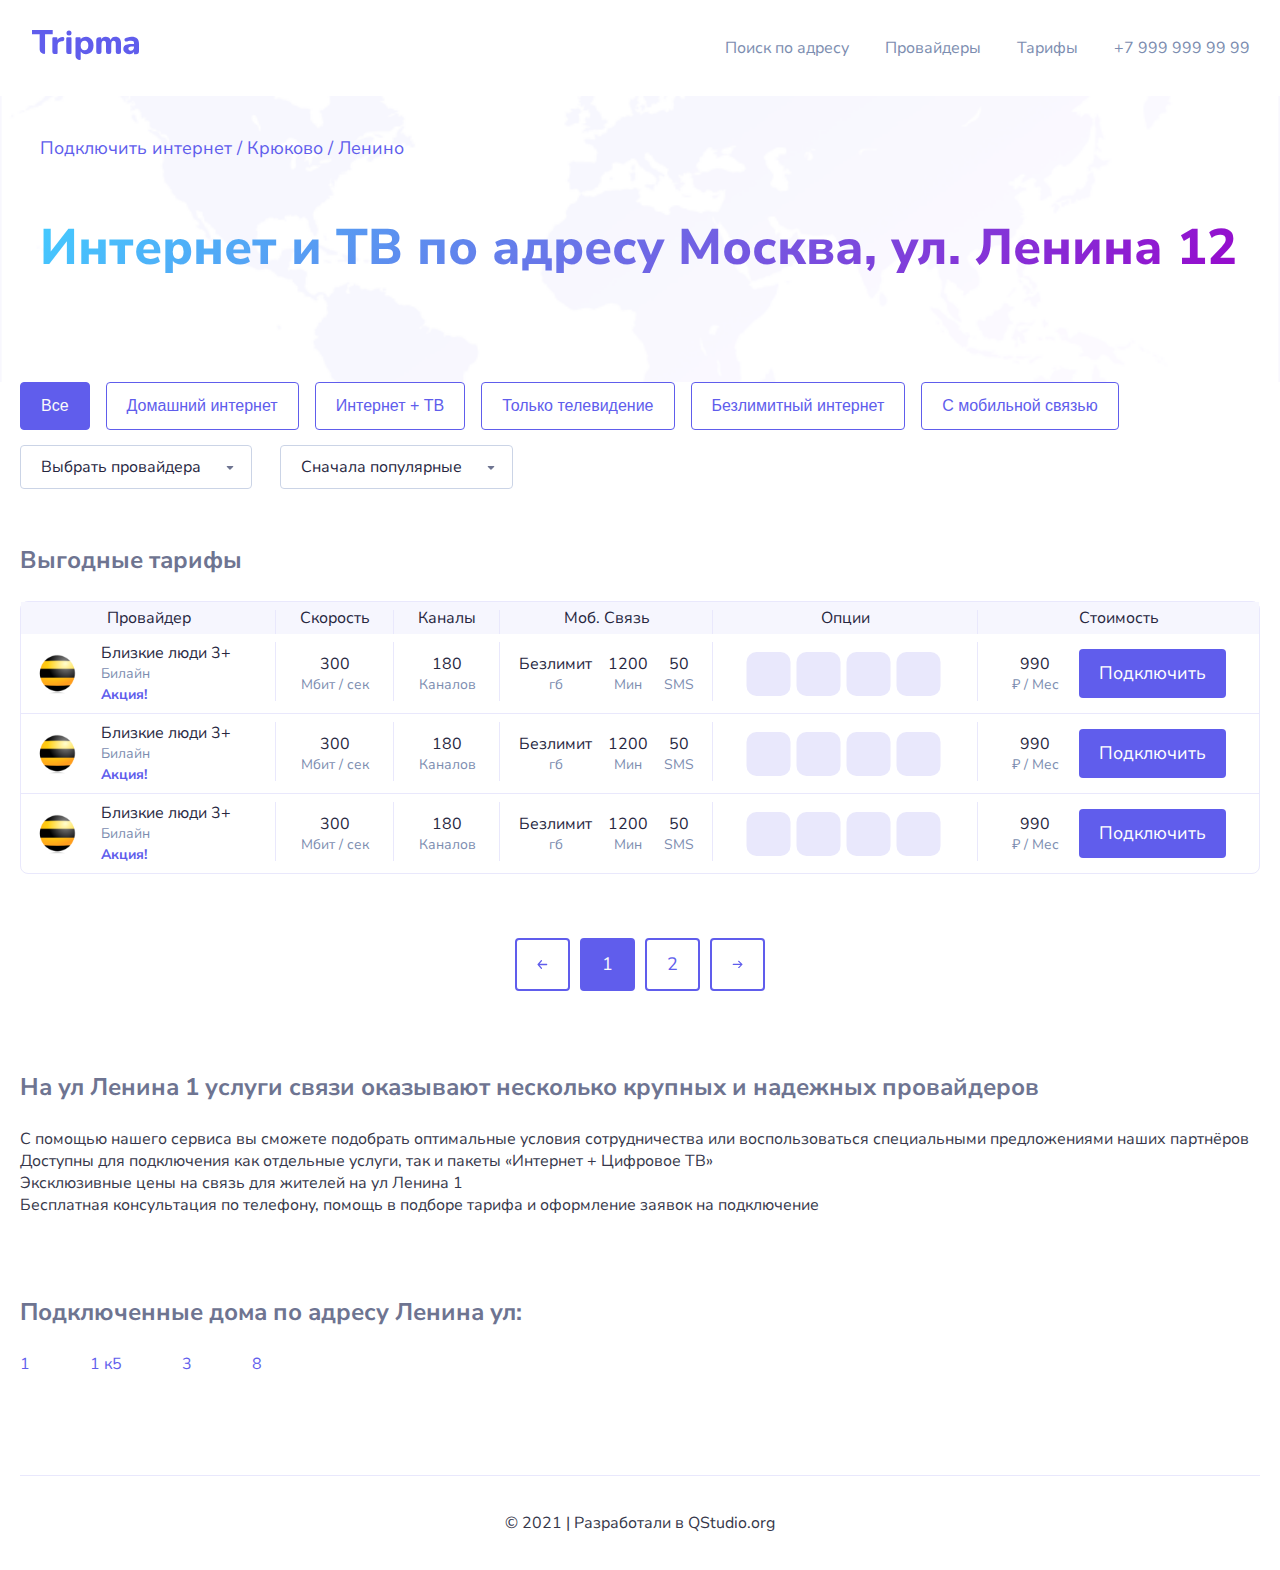
==== commit 03150a35: "Add files via upload" ====
--- a/address.html
+++ b/address.html
@@ -5,7 +5,8 @@
   <meta charset="UTF-8">
   <meta http-equiv="X-UA-Compatible" content="IE=edge">
   <meta name="viewport" content="width=device-width,initial-scale=1">
-  <title>address</title>
+  <title>Адрес</title>
+  <link rel="stylesheet" href="css/choices.min.css">
   <link rel="stylesheet" href="css/style.min.css">
   <link href="https://fonts.googleapis.com/css2?family=Nunito+Sans:wght@400;600;700;800&display=swap" rel="stylesheet">
 </head>
@@ -81,10 +82,10 @@
         </button>
       </div>
       <div class="select-block">
-        <select class="select__item btn">
+        <select class="selected">
           <option selected="selected" value="Крокодил Гена">Выбрать провайдера</option>
         </select>
-        <select class="select__item btn select__item-provider">
+        <select class="selected">
           <option class value="Выбрать провайдера">Сначала популярные</option>
         </select>
       </div>
@@ -348,7 +349,7 @@
       </div>
     </div>
   </footer>
-  <script src="js/script.js"></script>
+  <script src="js/scriptAddress.js"></script>
 </body>
 
 </html>--- a/css/choices.min.css
+++ b/css/choices.min.css
@@ -0,0 +1 @@
+.choices{position:relative;overflow:hidden;margin-bottom:24px;font-size:16px}.choices:focus{outline:0}.choices:last-child{margin-bottom:0}.choices.is-open{overflow:initial}.choices.is-disabled .choices__inner,.choices.is-disabled .choices__input{background:#eaeaea;cursor:not-allowed;-webkit-user-select:none;-ms-user-select:none;-moz-user-select:none;user-select:none}.choices.is-disabled .choices__item{cursor:not-allowed}.choices [hidden]{display:none!important}.choices[data-type*=select-one]{cursor:pointer}.choices[data-type*=select-one] .choices__inner{padding-bottom:7.5px}.choices[data-type*=select-one] .choices__input{background:#fff;display:block;width:100%;padding:10px;border-bottom:1px solid #ddd;margin:0}.choices[data-type*=select-one] .choices__button{background:url([data-uri]) 0 0/8px;padding:0;position:absolute;top:50%;right:0;margin-top:-10px;margin-right:25px;height:20px;width:20px;border-radius:10em;opacity:.25}.choices[data-type*=select-one] .choices__button:focus,.choices[data-type*=select-one] .choices__button:hover{opacity:1}.choices[data-type*=select-one] .choices__button:focus{-webkit-box-shadow:0 0 0 2px #00bcd4;box-shadow:0 0 0 2px #00bcd4}.choices[data-type*=select-one] .choices__item[data-value=''] .choices__button{display:none}.choices[data-type*=select-one]:after{border:5px solid #333 transparent transparent;content:'';height:0;width:0;position:absolute;right:11.5px;top:50%;margin-top:-2.5px;pointer-events:none}.choices[data-type*=select-one].is-open:after{border-color:transparent transparent #333;margin-top:-7.5px}.choices[data-type*=select-one][dir=rtl]:after{left:11.5px;right:auto}.choices[data-type*=select-one][dir=rtl] .choices__button{right:auto;left:0;margin-left:25px;margin-right:0}.choices[data-type*=select-multiple] .choices__inner,.choices[data-type*=text] .choices__inner{cursor:text}.choices[data-type*=select-multiple] .choices__button,.choices[data-type*=text] .choices__button{background:url([data-uri]) 0 0/8px;position:relative;display:inline-block;margin:0 -4px 0 8px;padding-left:16px;border-left:1px solid #008fa1;width:8px;line-height:1;opacity:.75;border-radius:0}.choices[data-type*=select-multiple] .choices__button:focus,.choices[data-type*=select-multiple] .choices__button:hover,.choices[data-type*=text] .choices__button:focus,.choices[data-type*=text] .choices__button:hover{opacity:1}.choices__inner{background:#f9f9f9;display:inline-block;vertical-align:top;width:100%;padding:7.5px 7.5px 3.75px;border:1px solid #ddd;border-radius:2.5px;font-size:14px;min-height:44px;overflow:hidden}.is-focused .choices__inner,.is-open .choices__inner{border-color:#b7b7b7}.is-open .choices__inner{border-radius:2.5px 2.5px 0 0}.is-flipped.is-open .choices__inner{border-radius:0 0 2.5px 2.5px}.choices__list{margin:0;padding-left:0;list-style:none}.choices__list--single{display:inline-block;padding:4px 16px 4px 4px;width:100%}[dir=rtl] .choices__list--single{padding-right:4px;padding-left:16px}.choices__list--single .choices__item{width:100%}.choices__list--multiple{display:inline}.choices__list--multiple .choices__item{background:#00bcd4;display:inline-block;vertical-align:middle;border-radius:20px;padding:4px 10px;font-size:12px;font-weight:500;margin-right:3.75px;margin-bottom:3.75px;border:1px solid #00a5bb;color:#fff;word-break:break-all;-webkit-box-sizing:border-box;box-sizing:border-box}.choices__list--multiple .choices__item[data-deletable]{padding-right:5px}[dir=rtl] .choices__list--multiple .choices__item{margin-right:0;margin-left:3.75px}.choices__list--multiple .choices__item.is-highlighted{background:#00a5bb;border:1px solid #008fa1}.is-disabled .choices__list--multiple .choices__item{background:#aaa;border:1px solid #919191}.choices__list--dropdown{background:#fff;visibility:hidden;z-index:1;position:absolute;width:100%;border:1px solid #ddd;top:100%;margin-top:-1px;border-bottom-left-radius:2.5px;border-bottom-right-radius:2.5px;overflow:hidden;word-break:break-all;will-change:visibility}.choices__list--dropdown.is-active{visibility:visible}.is-open .choices__list--dropdown{border-color:#b7b7b7}.is-flipped .choices__list--dropdown{top:auto;bottom:100%;margin-top:0;margin-bottom:-1px;border-radius:.25rem .25rem 0 0}.choices__list--dropdown .choices__list{position:relative;max-height:300px;overflow:auto;-webkit-overflow-scrolling:touch;will-change:scroll-position}.choices__list--dropdown .choices__item{position:relative;padding:10px;font-size:14px}[dir=rtl] .choices__list--dropdown .choices__item{text-align:right}@media (min-width:640px){.choices__list--dropdown .choices__item--selectable{padding-right:100px}.choices__list--dropdown .choices__item--selectable:after{content:attr(data-select-text);font-size:12px;opacity:0;position:absolute;right:10px;top:50%;-webkit-transform:translateY(-50%);-ms-transform:translateY(-50%);transform:translateY(-50%)}[dir=rtl] .choices__list--dropdown .choices__item--selectable{text-align:right;padding-left:100px;padding-right:10px}[dir=rtl] .choices__list--dropdown .choices__item--selectable:after{right:auto;left:10px}}.choices__list--dropdown .choices__item--selectable.is-highlighted{background:#f2f2f2}.choices__list--dropdown .choices__item--selectable.is-highlighted:after{opacity:.5}.choices__item{cursor:default}.choices__item--selectable{cursor:pointer}.choices__item--disabled{cursor:not-allowed;-webkit-user-select:none;-ms-user-select:none;-moz-user-select:none;user-select:none;opacity:.5}.choices__heading{font-weight:600;font-size:12px;padding:10px;border-bottom:1px solid #f7f7f7;color:gray}.choices__button{background:0 0;text-indent:-9999px;-webkit-appearance:none;-moz-appearance:none;appearance:none;border:0;cursor:pointer}.choices__button:focus,.choices__input:focus{outline:0}.choices__input{background:#f9f9f9;display:inline-block;vertical-align:baseline;font-size:14px;margin-bottom:5px;border:0;border-radius:0;max-width:100%;padding:4px 0 4px 2px}[dir=rtl] .choices__input{padding-right:2px;padding-left:0}.choices__placeholder{opacity:.5}--- a/css/style.min.css
+++ b/css/style.min.css
@@ -1 +1 @@
-/*! normalize.css v8.0.1 | MIT License | github.com/necolas/normalize.css */html{line-height:1.15;-webkit-text-size-adjust:100%}body{margin:0}main{display:block}h1{font-size:2em;margin:.67em 0}hr{-webkit-box-sizing:content-box;box-sizing:content-box;height:0;overflow:visible}pre{font:1em monospace,monospace}a{background:0 0}abbr[title]{border-bottom:none;text-decoration:underline;-webkit-text-decoration:underline dotted;text-decoration:underline dotted}b,strong{font-weight:bolder}code,kbd,samp{font:1em monospace,monospace}small{font-size:80%}sub,sup{font-size:75%;line-height:0;position:relative;vertical-align:baseline}sub{bottom:-.25em}sup{top:-.5em}img{border-style:none}button,input,optgroup,select,textarea{font:100%/1.15 inherit;margin:0}button,input{overflow:visible}button,select{text-transform:none}[type=button],[type=reset],[type=submit],button{-webkit-appearance:button}[type=button]::-moz-focus-inner,[type=reset]::-moz-focus-inner,[type=submit]::-moz-focus-inner,button::-moz-focus-inner{border-style:none;padding:0}[type=button]:-moz-focusring,[type=reset]:-moz-focusring,[type=submit]:-moz-focusring,button:-moz-focusring{outline:1px dotted ButtonText}fieldset{padding:.35em .75em .625em}legend{-webkit-box-sizing:border-box;box-sizing:border-box;color:inherit;display:table;max-width:100%;padding:0;white-space:normal}progress{vertical-align:baseline}textarea{overflow:auto}[type=checkbox],[type=radio]{-webkit-box-sizing:border-box;box-sizing:border-box;padding:0}[type=number]::-webkit-inner-spin-button,[type=number]::-webkit-outer-spin-button{height:auto}[type=search]{-webkit-appearance:textfield;outline-offset:-2px}[type=search]::-webkit-search-decoration{-webkit-appearance:none}::-webkit-file-upload-button{-webkit-appearance:button;font:inherit}details{display:block}summary{display:list-item}template{display:none}[hidden]{display:none}*{margin:0;padding:0;-webkit-box-sizing:border-box;box-sizing:border-box}body{font:normal normal 16px/22px Nunito Sans;color:#36374a;background:#fff}h1,h2,h3,h4,h5,h6,li,ul{padding:0;margin:0}li,ul{list-style:none;padding:0;margin:0}a{display:block;padding:0;margin:0;text-decoration:none;color:#000}.show{display:block!important}.error{border-color:red!important}.active{color:#fafafa!important;background:#605dec!important}button,input,select{border:none;outline:0;color:#7c8db0}button :active,button :focus,button :hover,input :active,input :focus,input :hover,select :active,select :focus,select :hover{outline:0;border:none}button::-webkit-calendar-picker-indicator,input::-webkit-calendar-picker-indicator,select::-webkit-calendar-picker-indicator{display:none!important}.container{max-width:1312px;margin:0 auto;padding:0 20px}@media screen and (max-width:375px){.container{padding:0 14px}}.btn{display:inline-block;padding:12px 20px;background:#605dec;border-radius:4px;font-style:normal;font-weight:400;font-size:18px;line-height:25px;color:#fff}.section{padding-top:40px;padding-bottom:40px}.section__list{display:-webkit-box;display:-ms-flexbox;display:flex;-ms-flex-wrap:wrap;flex-wrap:wrap;-webkit-box-pack:justify;-ms-flex-pack:justify;justify-content:space-between}@media screen and (max-width:1250px){.section__list{-webkit-box-pack:space-evenly;-ms-flex-pack:space-evenly;justify-content:space-evenly}}@media screen and (max-width:900px){.section__list .section__list{-webkit-box-orient:vertical;-webkit-box-direction:normal;-ms-flex-direction:column;flex-direction:column;-webkit-box-pack:center;-ms-flex-pack:center;justify-content:center}}.section__item{margin-bottom:40px;max-width:411px;display:-webkit-box;display:-ms-flexbox;display:flex;-webkit-box-orient:vertical;-webkit-box-direction:normal;-ms-flex-direction:column;flex-direction:column;-webkit-box-shadow:0 2px 4px rgba(28,5,77,.1),0 12px 32px rgba(0,0,0,.05);box-shadow:0 2px 4px rgba(28,5,77,.1),0 12px 32px rgba(0,0,0,.05);border-radius:12px}.section__item-footer{padding:16px 24px}@media screen and (max-width:430px){.section__item{width:100%}}.section__top{display:-webkit-box;display:-ms-flexbox;display:flex;-webkit-box-pack:justify;-ms-flex-pack:justify;justify-content:space-between;-webkit-box-align:center;-ms-flex-align:center;align-items:center;margin-bottom:24px}.section__close{font-size:24px;line-height:33px;color:#a1b0cc;display:-webkit-box;display:-ms-flexbox;display:flex;-webkit-box-align:center;-ms-flex-align:center;align-items:center;-ms-flex-line-pack:center;align-content:center}@media screen and (max-width:500px){.section__close{font-size:15px}}.section__img{border-top-right-radius:12px;border-top-left-radius:12px}.section__title{font-weight:700;font-size:24px;line-height:33px;color:#6e7491}@media screen and (max-width:500px){.section__title{font-size:18px;line-height:22px}}.section__info{display:-webkit-box;display:-ms-flexbox;display:flex;-webkit-box-pack:justify;-ms-flex-pack:justify;justify-content:space-between}.section__city{color:#6e7491;font-weight:600;font-size:18px;line-height:25px;margin-bottom:4px}.section__city span{color:#605dec}.section__price{font-weight:600;font-size:18px;line-height:25px}.section__text{font-size:16px;line-height:22px}.section__text-title{margin-top:10px}.section__text-link{color:#605dec;display:inline}.section__text-main{margin-top:30px}.section__variant{list-style:disc;margin-top:8px;margin-bottom:8px}.section__variant-item{display:-webkit-box;display:-ms-flexbox;display:flex;-webkit-box-align:center;-ms-flex-align:center;align-items:center}.section__variant-point{background:#36374a;width:5px;height:5px;border-radius:50%;margin-right:10px}.section__variant-pointBlue{background:#605dec}.section__variant-link{list-style:disc;color:#605dec}.section__contact{display:-webkit-box;display:-ms-flexbox;display:flex;-webkit-box-pack:justify;-ms-flex-pack:justify;justify-content:space-between;-ms-flex-wrap:wrap;flex-wrap:wrap}.section__contact-item{display:-webkit-box;display:-ms-flexbox;display:flex;-webkit-box-orient:vertical;-webkit-box-direction:normal;-ms-flex-direction:column;flex-direction:column;margin-bottom:15px}.section__contact-title{font-weight:400;font-size:16px;line-height:22px;color:#36374a}.section__contact-link{font-weight:700;font-size:16px;line-height:22px;color:#605dec}.form__input{font-size:18px;line-height:25px;padding:8px 12px;background:#fff;border:1px solid #a1b0cc;border-radius:4px;color:#000}.form__input::-webkit-input-placeholder{color:#7c8db0}.form__input::-moz-placeholder{color:#7c8db0}.form__input:-ms-input-placeholder{color:#7c8db0}.form__input::-ms-input-placeholder{color:#7c8db0}.form__input::placeholder{color:#7c8db0}.form__btn{border:1px solid #605dec;-webkit-box-sizing:border-box;box-sizing:border-box;border-radius:4px;padding:12px 20px;text-align:center;margin-bottom:12px}.form__btn:last-child{margin-bottom:0}.form__btn span{font-size:18px;line-height:25px;color:#605dec}.content__top{display:-webkit-box;display:-ms-flexbox;display:flex;-webkit-box-pack:justify;-ms-flex-pack:justify;justify-content:space-between}@media screen and (max-width:1340px){.content__top{-webkit-box-orient:vertical;-webkit-box-direction:normal;-ms-flex-direction:column;flex-direction:column;-webkit-box-pack:center;-ms-flex-pack:center;justify-content:center}}@media screen and (max-width:680px){.section__contact{-webkit-box-orient:vertical;-webkit-box-direction:normal;-ms-flex-direction:column;flex-direction:column;-webkit-box-pack:center;-ms-flex-pack:center;justify-content:center}.section__contact-item{display:block}}.header{padding:18px 0}.header__container{max-width:1440px}.header-block{display:-webkit-box;display:-ms-flexbox;display:flex;-webkit-box-pack:justify;-ms-flex-pack:justify;justify-content:space-between;-webkit-box-align:center;-ms-flex-align:center;align-items:center}.header__right{position:relative;display:-webkit-box;display:-ms-flexbox;display:flex;-webkit-box-align:center;-ms-flex-align:center;align-items:center}.header__close{width:25px;height:25px;display:none}.header__btn{font-size:16px;margin-left:16px}.header__menu{width:25px;height:25px;display:none;cursor:pointer}.nav__list{display:-webkit-box;display:-ms-flexbox;display:flex}.nav__link{cursor:pointer;padding:10px;margin-right:16px}.nav__link a{color:#7c8db0}.nav__link a:hover{color:#605dec}.nav__link:last-child{margin-right:0}.show{display:-webkit-box!important;display:-ms-flexbox!important;display:flex!important}@media screen and (max-width:740px){.header__menu{display:block}.header__close{display:block;margin-left:auto}.nav{padding:5px;-webkit-box-orient:vertical;-webkit-box-direction:normal;-ms-flex-direction:column;flex-direction:column;-webkit-box-pack:center;-ms-flex-pack:center;justify-content:center;border:1px solid #e9e8fc;min-width:200px;display:none;position:absolute;top:0;right:0;background-color:#fff;border-radius:4px}.nav__list{display:-webkit-box;display:-ms-flexbox;display:flex;-webkit-box-orient:vertical;-webkit-box-direction:normal;-ms-flex-direction:column;flex-direction:column;-webkit-box-pack:center;-ms-flex-pack:center;justify-content:center}.nav__link{text-align:center;cursor:pointer;padding:10px;margin-right:0}.nav__link a{color:#7c8db0}.nav__link:last-child{margin-right:0}}.hero{background:url(../img/hero/bg.png) no-repeat cover;padding-top:94px;padding-bottom:205px}@media screen and (max-width:700px){.hero{padding-top:40px;padding-bottom:60px}}.hero-block{display:-webkit-box;display:-ms-flexbox;display:flex;-webkit-box-orient:vertical;-webkit-box-direction:normal;-ms-flex-direction:column;flex-direction:column;-webkit-box-align:center;-ms-flex-align:center;align-items:center;text-align:center}.hero__title{background:-o-linear-gradient(315deg,#43cbff 0,#9708cc 100%);background:linear-gradient(135deg,#43cbff 0,#9708cc 100%);color:#605dec;-webkit-background-clip:text;-webkit-text-fill-color:transparent;max-width:800px;font-weight:800;font-size:50px;line-height:68px}.hero__subtitle{margin-top:48px;margin-bottom:48px;max-width:800px;font-weight:400;font-size:18px;line-height:25px;color:#605dec}.search{max-width:1200px;display:-webkit-box;display:-ms-flexbox;display:flex;border-radius:4px;width:100%}.search__wrapper{padding-left:8px;position:relative;border:1px solid #a1b0cc;-webkit-box-shadow:0 2px 4px rgba(7,4,146,.1),0 24px 60px rgba(6,47,125,.05),0 12px 24px rgba(27,59,119,.05);box-shadow:0 2px 4px rgba(7,4,146,.1),0 24px 60px rgba(6,47,125,.05),0 12px 24px rgba(27,59,119,.05);border-radius:4px;display:-webkit-box;display:-ms-flexbox;display:flex;-webkit-box-align:center;-ms-flex-align:center;align-items:center}.search__street{width:100%;display:-webkit-box;display:-ms-flexbox;display:flex;-webkit-box-pack:justify;-ms-flex-pack:justify;justify-content:space-between}.search__home{width:252px}.search__type{width:200px}.search__input{border:none;width:100%}.search__btn{margin-left:2px;-webkit-box-shadow:0 2px 4px rgba(7,4,146,.1),0 24px 60px rgba(6,47,125,.05),0 12px 24px rgba(27,59,119,.05);box-shadow:0 2px 4px rgba(7,4,146,.1),0 24px 60px rgba(6,47,125,.05),0 12px 24px rgba(27,59,119,.05)}.search__img{width:32px;height:32px}@media screen and (max-width:1210px){.search{display:-webkit-box;display:-ms-flexbox;display:flex;-webkit-box-pack:center;-ms-flex-pack:center;justify-content:center;-webkit-box-orient:vertical;-webkit-box-direction:normal;-ms-flex-direction:column;flex-direction:column;width:80%}.search__wrapper{margin-bottom:5px}.search__home,.search__street,.search__type{width:100%}.search__btn{margin-top:15px;text-align:center}}@media screen and (max-width:900px){.search{display:-webkit-box;display:-ms-flexbox;display:flex;-webkit-box-orient:vertical;-webkit-box-direction:normal;-ms-flex-direction:column;flex-direction:column;width:80%}.search__wrapper{margin-bottom:5px}.search__btn{margin-top:15px;text-align:center}}@media screen and (max-width:570px){.hero__title{font-size:35px;line-height:45px}.hero__subtitle{font-size:15px}.search{width:90%;margin:auto}}.heroTable{padding-bottom:100px;background:url(../img/hero/bg.png) no-repeat cover}.heroTable__desription{font-weight:600;font-size:32px;line-height:44px;color:#36374a;margin-top:20px;margin-bottom:20px}.heroTable__block{display:-webkit-box;display:-ms-flexbox;display:flex;-webkit-box-pack:center;-ms-flex-pack:center;justify-content:center}.heroTable__top{width:100%;max-width:1200px;display:-webkit-box;display:-ms-flexbox;display:flex;-webkit-box-orient:vertical;-webkit-box-direction:normal;-ms-flex-direction:column;flex-direction:column;-webkit-box-pack:start;-ms-flex-pack:start;justify-content:flex-start}.heroTable__subtitle{text-align:left;display:-webkit-box;display:-ms-flexbox;display:flex;font-weight:400;font-size:18px;line-height:25px;color:#605dec;margin-bottom:48px}.heroTable__title{background:-o-linear-gradient(315deg,#43cbff 0,#9708cc 100%);background:linear-gradient(135deg,#43cbff 0,#9708cc 100%);color:#605dec;display:block;font-weight:800;font-size:50px;line-height:68px;-webkit-background-clip:text;-webkit-text-fill-color:transparent}.heroTable__link{font-weight:400;font-size:18px;line-height:25px;color:#605dec;margin-right:5px;margin-left:5px;margin-bottom:5px}.heroTable__link:first-child{margin-left:0}.heroTable__link:last-child{margin-right:0}.heroTable__contact{margin-top:20px}.heroTable__contact-item{display:-webkit-box;display:-ms-flexbox;display:flex}.heroTable__contact-text{font-weight:400;font-size:18px;line-height:25px;color:#36374a}.heroTable__contact-tel{margin-left:5px;color:#605dec;font-weight:400;font-size:18px;line-height:25px}@media screen and (max-width:600px){.heroTable__link{font-size:15px}.heroTable__title{line-height:43px;font-size:28px}.heroTable__desription{font-size:28px;line-height:36px}.heroTable__contact-text{font-weight:400;font-size:14px;line-height:25px;color:#36374a}}.table{border-radius:8px;border:1px solid #e9e8fc}.table-block{border-collapse:collapse;width:100%}.table__head{border-collapse:collapse;background:#f6f6fe}.table__head-item{font-weight:400;font-size:16px;line-height:22px;color:#27273f;border-bottom:none!important;padding:5px 0!important}.table__string{width:100%}.table__string:last-child .table__item{border-bottom:none}.table__item{position:relative;padding:8px 19px 8px 19px;border-bottom:1px solid #e9e8fc}.table__item:first-child{padding-left:16px}.table__item:last-child{border-right:0}.table__item:last-child::before{display:none}.table__item::before{position:absolute;right:0;top:8px;content:"";height:75%;background:#e9e8fc;width:1px}.table__title,.table__top{font-weight:400;font-size:16px;line-height:22px;color:#27273f}.table__subtitle{font-weight:400;font-size:14px;line-height:19px;color:#7c8db0}.table__wrapper{display:-webkit-box;display:-ms-flexbox;display:flex;-webkit-box-pack:center;-ms-flex-pack:center;justify-content:center}.table__provider{display:-webkit-box;display:-ms-flexbox;display:flex;-webkit-box-pack:start;-ms-flex-pack:start;justify-content:flex-start;max-width:250px;-webkit-box-align:center;-ms-flex-align:center;align-items:center}.table__provider-heading{text-align:center!important;width:100%}.table__channel,.table__mobile,.table__option,.table__price,.table__speed{text-align:center}.table__price{display:-webkit-box;display:-ms-flexbox;display:flex;-webkit-box-orient:horizontal;-webkit-box-direction:normal;-ms-flex-direction:row;flex-direction:row;-webkit-box-align:center;-ms-flex-align:center;align-items:center;-webkit-box-pack:center;-ms-flex-pack:center;justify-content:center}.table__mobile{display:-webkit-box;display:-ms-flexbox;display:flex;-webkit-box-pack:justify;-ms-flex-pack:justify;justify-content:space-between}.table__option-item{margin-right:5px}.table__option-item:last-child{margin-right:5px}.table__left{margin-right:20px;text-align:center;display:-webkit-box;display:-ms-flexbox;display:flex;-webkit-box-align:center;-ms-flex-align:center;align-items:center;-webkit-box-orient:vertical;-webkit-box-direction:normal;-ms-flex-direction:column;flex-direction:column}.table__img{margin-right:24px;width:40px;height:40px}.table__elem{text-align:center;margin-right:5px}.table__elem:last-child{margin-right:0}.table__right{text-align:left}.table__stock{font-weight:700;font-size:14px;line-height:19px;color:#605dec}.table__all{margin-top:20px;width:100%;font-weight:400;font-size:18px;line-height:25px;color:#407aea;text-align:center;display:block}@media screen and (max-width:1200px){.table-block{width:100%;border-radius:8px;border:1px solid #e9e8fc;padding:10px}.table__string{margin-bottom:24px;width:100%}.table__string:last-child .table__item{border-bottom:none;padding-bottom:0}.table__title,.table__top{font-size:13px}.table__item{position:relative;margin-top:8px;padding:8px 8px 16px 8px;border-bottom:1px solid #e9e8fc}}@media screen and (max-width:955px){.table{border:none}.table__head{display:none}.table-block{display:-webkit-box;display:-ms-flexbox;display:flex;-webkit-box-orient:vertical;-webkit-box-direction:normal;-ms-flex-direction:column;flex-direction:column;padding:0;border:none}.table__body{display:-webkit-box;display:-ms-flexbox;display:flex;-ms-flex-pack:distribute;justify-content:space-around;-ms-flex-line-pack:center;align-content:center;-ms-flex-wrap:wrap;flex-wrap:wrap}.table__string{padding:10px 20px;border:1px solid #e9e8fc;border-radius:6px;display:-webkit-box;display:-ms-flexbox;display:flex;-ms-flex-wrap:wrap;flex-wrap:wrap;max-width:335px;-webkit-box-pack:justify;-ms-flex-pack:justify;justify-content:space-between}.table__item{margin-top:0;border-bottom:none;padding:10px 0}.table__item::before{display:none}.table__title{font-weight:400;font-size:16px;line-height:22px}.table__subtitle{font-weight:400;font-size:14px;line-height:19px;color:#7c8db0}.table__provider{width:250px;max-width:280px;display:-webkit-box;display:-ms-flexbox;display:flex}.table__provider-title{font-size:16px;text-align:center}.table__right{text-align:center}.table__img{margin-right:35px}.table__mobile{width:310px;display:-webkit-box;display:-ms-flexbox;display:flex;-webkit-box-pack:justify;-ms-flex-pack:justify;justify-content:space-between}.table__elem{width:80px}.table__option{width:290px;display:-webkit-box;display:-ms-flexbox;display:flex;-webkit-box-pack:space-evenly;-ms-flex-pack:space-evenly;justify-content:space-evenly}.table__price{width:290px;display:-webkit-box;display:-ms-flexbox;display:flex;-webkit-box-pack:center;-ms-flex-pack:center;justify-content:center}.table__left{margin-right:25px}}@media screen and (max-width:400px){.table{border:none}.table__body{max-width:300px;margin:auto}.table__string{padding:8px 6px}.table__provider{width:300px}.table__mobile{width:300px}.table__option{width:300px}.table__price{width:300px}}.rating{border-radius:8px;border-collapse:collapse;width:100%}.rating__wrap{border-bottom:none}.rating__head{padding:0;background:#f6f6fe}.rating__title{padding-top:5px;padding-bottom:5px;font-weight:400;font-size:16px;line-height:22px;color:#27273f}.rating__item{position:relative;padding:16px 0;text-align:center;font-weight:400;font-size:16px;line-height:22px;color:#27273f;border-bottom:1px solid #e9e8fc}.rating__item::before{position:absolute;right:0;top:8px;content:"";height:60%;background:#e9e8fc;width:1px}.rating__item:first-child{padding-left:0}.rating__item:last-child{border-right:0;padding-right:0}.rating__item:last-child::before{display:none}.rating__wrapper{display:-webkit-box;display:-ms-flexbox;display:flex;-webkit-box-pack:center;-ms-flex-pack:center;justify-content:center}.rating__wrapper-item{margin-right:32px}.rating__wrapper-item:last-child{margin-right:0}.rating__wrapper-green{color:#27ae60}.rating__wrapper-black{color:#6e7491}.rating__wrapper-red{color:#eb5757}@media screen and (max-width:840px){.rating{width:777px}.rating__overflow{width:100%;overflow-x:scroll}}.filter{padding-top:0;padding-bottom:0}.filter-block{display:-webkit-box;display:-ms-flexbox;display:flex;-ms-flex-line-pack:center;align-content:center;-webkit-box-align:center;-ms-flex-align:center;align-items:center;-ms-flex-wrap:wrap;flex-wrap:wrap}.filter__button{border:1px solid #605dec;border-radius:4px;font-weight:400;font-size:16px;line-height:22px;color:#605dec;background:#fff;margin-right:16px;margin-bottom:15px}.filter__button-link{color:#605dec}.filter__option{margin-right:16px}.select{margin-top:24px;margin-bottom:48px;display:-webkit-box;display:-ms-flexbox;display:flex;max-width:704px;-ms-flex-wrap:wrap;flex-wrap:wrap}.select__item{padding:8px 34px 8px 16px;color:#27273f;font-weight:400;font-size:16px;line-height:22px;border:1px solid #cbd4e6;border-radius:4px;margin-right:24px;-webkit-appearance:none;-moz-appearance:none;appearance:none;overflow:hidden;background:url(../img/select.png) no-repeat;background-position:bottom 10px right 12px}.select__item option{border-radius:10px;font-size:15px}.select__item-provider{color:#605dec;border:1px solid #cbd4e6;border-radius:4px;margin-bottom:15px;font-weight:400;font-size:16px;line-height:22px;background:url(../img/select.png) no-repeat;background-position:bottom 10px right 12px}.select__img{margin-left:4px;width:18px;height:18px}.select__list{-webkit-box-orient:vertical;-webkit-box-direction:normal;-ms-flex-direction:column;flex-direction:column;display:none;width:calc(100% - 29px);background:#fff;left:0;bottom:calc(100% - 180px);position:absolute;max-width:250px;max-height:150px;overflow-y:scroll;border:1px solid #cbd4e6;border-radius:6px;-webkit-box-shadow:-1px 7px 8px 1px rgba(34,60,80,.2);box-shadow:-1px 7px 8px 1px rgba(34,60,80,.2)}.select__list::-webkit-scrollbar{background:#fff;width:2px}.select__list::-webkit-scrollbar-thumb{background:#cbd4e6;width:2px}.select__wrapper{max-width:120px;position:relative;display:inline}.select__option{font-size:16px;font-weight:600;color:#000;margin-top:15px;margin-left:10px;display:-webkit-box;display:-ms-flexbox;display:flex;-webkit-box-align:center;-ms-flex-align:center;align-items:center}.select__option:last-child{margin-bottom:15px}.select__checkbox{width:15px;height:15px;border:1px solid #000}#provider{max-width:230px;color:#27273f}#provider::-webkit-input-placeholder{color:#27273f}@media screen and (max-width:530px){.filter{margin-right:0}.filter__button{margin-right:10px}.select-block{-webkit-box-orient:vertical;-webkit-box-direction:normal;-ms-flex-direction:column;flex-direction:column}.select__item{margin-right:0;margin-bottom:15px;width:95%}}.providerList-block{display:-webkit-box;display:-ms-flexbox;display:flex;-webkit-box-orient:vertical;-webkit-box-direction:normal;-ms-flex-direction:column;flex-direction:column;-webkit-box-pack:center;-ms-flex-pack:center;justify-content:center}.providerList__item{border:1px solid #407aea;border-radius:8px;padding:20px;margin-bottom:24px}.providerList__item:last-child{margin-bottom:0}.providerList__top{display:-webkit-box;display:-ms-flexbox;display:flex;-webkit-box-pack:justify;-ms-flex-pack:justify;justify-content:space-between;-webkit-box-align:center;-ms-flex-align:center;align-items:center;margin-bottom:20px}.providerList__top-item:first-child{display:-webkit-box;display:-ms-flexbox;display:flex;-webkit-box-align:center;-ms-flex-align:center;align-items:center}.providerList__title{margin-left:24px}.providerList__link{text-align:right;-webkit-text-decoration-line:underline;text-decoration-line:underline;color:#407aea}@media screen and (max-width:460px){.providerList__item{padding:8px 3px}.providerList__title{font-size:14px;margin-left:8px}.providerList__link{font-size:12px}}.pagination{margin-top:24px;margin-bottom:40px}.pagination-block{display:-webkit-box;display:-ms-flexbox;display:flex;-webkit-box-pack:center;-ms-flex-pack:center;justify-content:center}.pagination__item{border:2px solid #605dec;background:#fff;color:#605dec;display:-webkit-box;display:-ms-flexbox;display:flex;-webkit-box-align:center;-ms-flex-align:center;align-items:center;margin-right:10px}.pagination__item:last-child{margin-right:0}.pagination__item img{width:10.97px;height:8.44px}.pagination__btn-right{-webkit-transform:rotate(180deg);-ms-transform:rotate(180deg);transform:rotate(180deg)}.cities-block{margin-top:24px;display:-webkit-box;display:-ms-flexbox;display:flex;-webkit-box-pack:justify;-ms-flex-pack:justify;justify-content:space-between;-ms-flex-wrap:wrap;flex-wrap:wrap}.cities__link{color:#605dec;font-weight:400;font-size:16px;line-height:22px}.cities__list{margin-bottom:15px;margin-right:10px}.cities__item{margin-bottom:8px}@media screen and (max-width:1040px){.cities-block{padding-top:20px;margin:auto;max-width:670px;-webkit-box-pack:center;-ms-flex-pack:center;justify-content:center}}.content{padding-top:60px}.address__list{display:-webkit-box;display:-ms-flexbox;display:flex;margin-bottom:60px}.address__item{margin-right:60px}.address__link{color:#605dec}.comment__title{text-align:center}.comment__color{color:#605dec}.comment__item{padding:16px;display:-webkit-box;display:-ms-flexbox;display:flex;max-width:411px}.comment__item-block{text-align:left}.comment__item-block:first-child{margin-right:16px}.comment__item-block:first-child img{width:48px;height:48px}.comment__list{display:-webkit-box;display:-ms-flexbox;display:flex;-webkit-box-pack:justify;-ms-flex-pack:justify;justify-content:space-between;-ms-flex-wrap:wrap;flex-wrap:wrap}@media screen and (max-width:1270px){.comment__list{-webkit-box-pack:space-evenly;-ms-flex-pack:space-evenly;justify-content:space-evenly}}.comment__name,.comment__subtitle,.comment__text{font-weight:600;font-size:18px;line-height:25px;color:#6e7491}.comment__subtitle{font-weight:400;font-size:14px;line-height:19px;color:#605dec}.comment__date{font-weight:400;font-size:14px;line-height:19px;color:#6e7491}.comment__text{font-weight:400;font-size:18px;line-height:25px;color:#27273f}.comment__link{color:#605dec}.comment__evaluation{margin-top:8px;margin-bottom:12px;display:-webkit-box;display:-ms-flexbox;display:flex;margin-left:-1px}.comment__star{display:-webkit-box;display:-ms-flexbox;display:flex;-ms-flex-line-pack:center;align-content:center}.comment__star img{width:24px;height:24px}.tariffs__block{display:-webkit-box;display:-ms-flexbox;display:flex;-webkit-box-pack:justify;-ms-flex-pack:justify;justify-content:space-between;-ms-flex-wrap:wrap;flex-wrap:wrap}.tariffs__block-item{display:-webkit-box;display:-ms-flexbox;display:flex;-webkit-box-orient:vertical;-webkit-box-direction:normal;-ms-flex-direction:column;flex-direction:column}.tariffs__date{margin-top:24px;font-weight:700;font-size:24px;line-height:33px;color:#6e7491}.tariffs__desription-block{margin-top:24px;display:-webkit-box;display:-ms-flexbox;display:flex;-webkit-box-pack:justify;-ms-flex-pack:justify;justify-content:space-between;-webkit-box-align:center;-ms-flex-align:center;align-items:center;padding:10px 20px;width:500px;border:1px solid #bcbaf7;border-radius:8px}.tariffs__desription-table{display:-webkit-box;display:-ms-flexbox;display:flex;-webkit-box-orient:vertical;-webkit-box-direction:normal;-ms-flex-direction:column;flex-direction:column;max-width:135px}.tariffs__desription-title{font-weight:700;font-size:16px;line-height:22px;color:#36374a}.tariffs__desription-stock{font-weight:700;font-size:16px;line-height:22px;color:#27ae60}.tariffs__desription-price{display:-webkit-box;display:-ms-flexbox;display:flex;-webkit-box-align:center;-ms-flex-align:center;align-items:center;-webkit-box-orient:horizontal;-webkit-box-direction:normal;-ms-flex-direction:row;flex-direction:row}.tariffs__desription-priceText{font-weight:400;font-size:48px;line-height:65px;color:#36374a;margin-right:10px}.tariffs__desription-line{width:100%;background:#7c8db0;border-radius:10px;height:1px}.tariffs__desription-a{font-weight:700;font-size:16px;line-height:22px;color:#7c8db0}.tariffs__desription-text{display:-webkit-box;display:-ms-flexbox;display:flex;-webkit-box-orient:vertical;-webkit-box-direction:normal;-ms-flex-direction:column;flex-direction:column}.tariffs__desription-subtitle{font-weight:400;font-size:16px;line-height:22px;color:#52556f}@media screen and (max-width:600px){.tariffs__block-item{width:100%}.tariffs__desription-block{width:100%}}@media screen and (max-width:480px){.tariffs__desription-block{padding:10px 5px}.tariffs__desription-table{text-align:center}.tariffs__desription-stock,.tariffs__desription-title{font-size:13px}.tariffs__desription-priceText{font-size:26px}.tariffs__desription-a{font-size:13px}}.footer-block{border-top:1px solid #e9e8fc;text-align:center;padding-bottom:36px;padding-top:36px}+/*! normalize.css v8.0.1 | MIT License | github.com/necolas/normalize.css */html{line-height:1.15;-webkit-text-size-adjust:100%}body{margin:0}main{display:block}h1{font-size:2em;margin:.67em 0}hr{-webkit-box-sizing:content-box;box-sizing:content-box;height:0;overflow:visible}pre{font:1em monospace,monospace}a{background:0 0}abbr[title]{border-bottom:none;text-decoration:underline;-webkit-text-decoration:underline dotted;text-decoration:underline dotted}b,strong{font-weight:bolder}code,kbd,samp{font:1em monospace,monospace}small{font-size:80%}sub,sup{font-size:75%;line-height:0;position:relative;vertical-align:baseline}sub{bottom:-.25em}sup{top:-.5em}img{border-style:none}button,input,optgroup,select,textarea{font:100%/1.15 inherit;margin:0}button,input{overflow:visible}button,select{text-transform:none}[type=button],[type=reset],[type=submit],button{-webkit-appearance:button}[type=button]::-moz-focus-inner,[type=reset]::-moz-focus-inner,[type=submit]::-moz-focus-inner,button::-moz-focus-inner{border-style:none;padding:0}[type=button]:-moz-focusring,[type=reset]:-moz-focusring,[type=submit]:-moz-focusring,button:-moz-focusring{outline:1px dotted ButtonText}fieldset{padding:.35em .75em .625em}legend{-webkit-box-sizing:border-box;box-sizing:border-box;color:inherit;display:table;max-width:100%;padding:0;white-space:normal}progress{vertical-align:baseline}textarea{overflow:auto}[type=checkbox],[type=radio]{-webkit-box-sizing:border-box;box-sizing:border-box;padding:0}[type=number]::-webkit-inner-spin-button,[type=number]::-webkit-outer-spin-button{height:auto}[type=search]{-webkit-appearance:textfield;outline-offset:-2px}[type=search]::-webkit-search-decoration{-webkit-appearance:none}::-webkit-file-upload-button{-webkit-appearance:button;font:inherit}details{display:block}summary{display:list-item}template{display:none}[hidden]{display:none}*{margin:0;padding:0;-webkit-box-sizing:border-box;box-sizing:border-box}body{font:normal normal 16px/22px Nunito Sans;color:#36374a;background:#fff}h1,h2,h3,h4,h5,h6,li,ul{padding:0;margin:0}li,ul{list-style:none;padding:0;margin:0}a{display:block;padding:0;margin:0;text-decoration:none;color:#000}.show{display:block!important}.error{border-color:red!important}.active{color:#fafafa!important;background:#605dec!important}button,input,select{border:none;outline:0;color:#7c8db0}button :active,button :focus,button :hover,input :active,input :focus,input :hover,select :active,select :focus,select :hover{outline:0;border:none}button::-webkit-calendar-picker-indicator,input::-webkit-calendar-picker-indicator,select::-webkit-calendar-picker-indicator{display:none!important}.container{max-width:1312px;margin:0 auto;padding:0 20px}@media screen and (max-width:375px){.container{padding:0 14px}}.btn{display:inline-block;padding:12px 20px;background:#605dec;border-radius:4px;font-style:normal;font-weight:400;font-size:18px;line-height:25px;color:#fff}.section{padding-top:40px;padding-bottom:40px}.section__list{display:-webkit-box;display:-ms-flexbox;display:flex;-ms-flex-wrap:wrap;flex-wrap:wrap;-webkit-box-pack:justify;-ms-flex-pack:justify;justify-content:space-between}@media screen and (max-width:1250px){.section__list{-webkit-box-pack:space-evenly;-ms-flex-pack:space-evenly;justify-content:space-evenly}}@media screen and (max-width:900px){.section__list .section__list{-webkit-box-orient:vertical;-webkit-box-direction:normal;-ms-flex-direction:column;flex-direction:column;-webkit-box-pack:center;-ms-flex-pack:center;justify-content:center}}.section__item{margin-bottom:40px;max-width:411px;display:-webkit-box;display:-ms-flexbox;display:flex;-webkit-box-orient:vertical;-webkit-box-direction:normal;-ms-flex-direction:column;flex-direction:column;-webkit-box-shadow:0 2px 4px rgba(28,5,77,.1),0 12px 32px rgba(0,0,0,.05);box-shadow:0 2px 4px rgba(28,5,77,.1),0 12px 32px rgba(0,0,0,.05);border-radius:12px}.section__item-footer{padding:16px 24px}@media screen and (max-width:430px){.section__item{width:100%}}.section__top{display:-webkit-box;display:-ms-flexbox;display:flex;-webkit-box-pack:justify;-ms-flex-pack:justify;justify-content:space-between;-webkit-box-align:center;-ms-flex-align:center;align-items:center;margin-bottom:24px}.section__close{font-size:24px;line-height:33px;color:#a1b0cc;display:-webkit-box;display:-ms-flexbox;display:flex;-webkit-box-align:center;-ms-flex-align:center;align-items:center;-ms-flex-line-pack:center;align-content:center}@media screen and (max-width:500px){.section__close{font-size:15px}}.section__img{border-top-right-radius:12px;border-top-left-radius:12px}.section__title{font-weight:700;font-size:24px;line-height:33px;color:#6e7491}@media screen and (max-width:500px){.section__title{font-size:18px;line-height:22px}}.section__info{display:-webkit-box;display:-ms-flexbox;display:flex;-webkit-box-pack:justify;-ms-flex-pack:justify;justify-content:space-between}.section__city{color:#6e7491;font-weight:600;font-size:18px;line-height:25px;margin-bottom:4px}.section__city span{color:#605dec}.section__price{font-weight:600;font-size:18px;line-height:25px}.section__text{font-size:16px;line-height:22px}.section__text-title{margin-top:10px}.section__text-link{color:#605dec;display:inline}.section__text-main{margin-top:30px}.section__variant{list-style:disc;margin-top:8px;margin-bottom:8px}.section__variant-item{padding-left:10px;position:relative;display:-webkit-box;display:-ms-flexbox;display:flex;-webkit-box-align:center;-ms-flex-align:center;align-items:center}.section__variant-point{background:#36374a;top:9px;left:0;position:absolute;width:5px;height:5px;border-radius:50%;margin-right:10px}.section__variant-pointBlue{background:#605dec}.section__variant-link{list-style:disc;color:#605dec}.section__contact{display:-webkit-box;display:-ms-flexbox;display:flex;-webkit-box-pack:justify;-ms-flex-pack:justify;justify-content:space-between;-ms-flex-wrap:wrap;flex-wrap:wrap}.section__contact-item{display:-webkit-box;display:-ms-flexbox;display:flex;-webkit-box-orient:vertical;-webkit-box-direction:normal;-ms-flex-direction:column;flex-direction:column;margin-bottom:15px}.section__contact-title{font-weight:400;font-size:16px;line-height:22px;color:#36374a}.section__contact-link{font-weight:700;font-size:16px;line-height:22px;color:#605dec}.form__input{font-size:18px;line-height:25px;padding:8px 12px;background:#fff;border:1px solid #a1b0cc;border-radius:4px;color:#000}.form__input::-webkit-input-placeholder{color:#7c8db0}.form__input::-moz-placeholder{color:#7c8db0}.form__input:-ms-input-placeholder{color:#7c8db0}.form__input::-ms-input-placeholder{color:#7c8db0}.form__input::placeholder{color:#7c8db0}.form__btn{border:1px solid #605dec;-webkit-box-sizing:border-box;box-sizing:border-box;border-radius:4px;padding:12px 20px;text-align:center;margin-bottom:12px}.form__btn:last-child{margin-bottom:0}.form__btn span{font-size:18px;line-height:25px;color:#605dec}.content__top{display:-webkit-box;display:-ms-flexbox;display:flex;-webkit-box-pack:justify;-ms-flex-pack:justify;justify-content:space-between}@media screen and (max-width:1340px){.content__top{-webkit-box-orient:vertical;-webkit-box-direction:normal;-ms-flex-direction:column;flex-direction:column;-webkit-box-pack:center;-ms-flex-pack:center;justify-content:center}}@media screen and (max-width:680px){.section__contact{-webkit-box-orient:vertical;-webkit-box-direction:normal;-ms-flex-direction:column;flex-direction:column;-webkit-box-pack:center;-ms-flex-pack:center;justify-content:center}.section__contact-item{display:block}}.header{padding:18px 0}.header__container{max-width:1440px}.header-block{display:-webkit-box;display:-ms-flexbox;display:flex;-webkit-box-pack:justify;-ms-flex-pack:justify;justify-content:space-between;-webkit-box-align:center;-ms-flex-align:center;align-items:center}.header__right{position:relative;display:-webkit-box;display:-ms-flexbox;display:flex;-webkit-box-align:center;-ms-flex-align:center;align-items:center}.header__close{width:25px;height:25px;display:none}.header__btn{font-size:16px;margin-left:16px}.header__menu{width:25px;height:25px;display:none;cursor:pointer}.nav__list{display:-webkit-box;display:-ms-flexbox;display:flex}.nav__link{cursor:pointer;padding:10px;margin-right:16px}.nav__link a{color:#7c8db0}.nav__link a:hover{color:#605dec}.nav__link:last-child{margin-right:0}.show{display:-webkit-box!important;display:-ms-flexbox!important;display:flex!important}@media screen and (max-width:740px){.header__menu{display:block}.header__close{display:block;margin-left:auto}.nav{padding:5px;-webkit-box-orient:vertical;-webkit-box-direction:normal;-ms-flex-direction:column;flex-direction:column;-webkit-box-pack:center;-ms-flex-pack:center;justify-content:center;border:1px solid #e9e8fc;min-width:200px;display:none;position:absolute;top:0;right:0;background-color:#fff;border-radius:4px}.nav__list{display:-webkit-box;display:-ms-flexbox;display:flex;-webkit-box-orient:vertical;-webkit-box-direction:normal;-ms-flex-direction:column;flex-direction:column;-webkit-box-pack:center;-ms-flex-pack:center;justify-content:center}.nav__link{text-align:center;cursor:pointer;padding:10px;margin-right:0}.nav__link a{color:#7c8db0}.nav__link:last-child{margin-right:0}}.hero{background:url(../img/hero/bg.png) no-repeat cover;padding-top:94px;padding-bottom:205px}@media screen and (max-width:700px){.hero{padding-top:40px;padding-bottom:60px}}.hero-block{display:-webkit-box;display:-ms-flexbox;display:flex;-webkit-box-orient:vertical;-webkit-box-direction:normal;-ms-flex-direction:column;flex-direction:column;-webkit-box-align:center;-ms-flex-align:center;align-items:center;text-align:center}.hero__title{background:-o-linear-gradient(315deg,#43cbff 0,#9708cc 100%);background:linear-gradient(135deg,#43cbff 0,#9708cc 100%);color:#605dec;-webkit-background-clip:text;-webkit-text-fill-color:transparent;max-width:800px;font-weight:800;font-size:50px;line-height:68px}.hero__subtitle{margin-top:48px;margin-bottom:48px;max-width:800px;font-weight:400;font-size:18px;line-height:25px;color:#605dec}.search{max-width:1200px;display:-webkit-box;display:-ms-flexbox;display:flex;border-radius:4px;width:100%}.search__wrapper{padding-left:8px;position:relative;border:1px solid #a1b0cc;-webkit-box-shadow:0 2px 4px rgba(7,4,146,.1),0 24px 60px rgba(6,47,125,.05),0 12px 24px rgba(27,59,119,.05);box-shadow:0 2px 4px rgba(7,4,146,.1),0 24px 60px rgba(6,47,125,.05),0 12px 24px rgba(27,59,119,.05);border-radius:4px;display:-webkit-box;display:-ms-flexbox;display:flex;-webkit-box-align:center;-ms-flex-align:center;align-items:center}.search__street{width:100%;display:-webkit-box;display:-ms-flexbox;display:flex;-webkit-box-pack:justify;-ms-flex-pack:justify;justify-content:space-between}.search__home{width:252px}.search__type{width:200px}.search__input{border:none;width:100%}.search__btn{margin-left:2px;-webkit-box-shadow:0 2px 4px rgba(7,4,146,.1),0 24px 60px rgba(6,47,125,.05),0 12px 24px rgba(27,59,119,.05);box-shadow:0 2px 4px rgba(7,4,146,.1),0 24px 60px rgba(6,47,125,.05),0 12px 24px rgba(27,59,119,.05)}.search__img{width:32px;height:32px}@media screen and (max-width:1210px){.search{display:-webkit-box;display:-ms-flexbox;display:flex;-webkit-box-pack:center;-ms-flex-pack:center;justify-content:center;-webkit-box-orient:vertical;-webkit-box-direction:normal;-ms-flex-direction:column;flex-direction:column;width:80%}.search__wrapper{margin-bottom:5px}.search__home,.search__street,.search__type{width:100%}.search__btn{margin-top:15px;text-align:center}}@media screen and (max-width:900px){.search{display:-webkit-box;display:-ms-flexbox;display:flex;-webkit-box-orient:vertical;-webkit-box-direction:normal;-ms-flex-direction:column;flex-direction:column;width:80%}.search__wrapper{margin-bottom:5px}.search__btn{margin-top:15px;text-align:center}}@media screen and (max-width:570px){.hero__title{font-size:35px;line-height:45px}.hero__subtitle{font-size:15px}.search{width:90%;margin:auto}}.heroTable{padding-bottom:100px;background:url(../img/hero/bg.png) no-repeat center;background-size:cover}.heroTable__desription{font-weight:600;font-size:32px;line-height:44px;color:#36374a;margin-top:20px;margin-bottom:20px}.heroTable__block{display:-webkit-box;display:-ms-flexbox;display:flex;-webkit-box-pack:center;-ms-flex-pack:center;justify-content:center}.heroTable__top{width:100%;max-width:1200px;display:-webkit-box;display:-ms-flexbox;display:flex;-webkit-box-orient:vertical;-webkit-box-direction:normal;-ms-flex-direction:column;flex-direction:column;-webkit-box-pack:start;-ms-flex-pack:start;justify-content:flex-start}.heroTable__subtitle{text-align:left;display:-webkit-box;display:-ms-flexbox;display:flex;font-weight:400;font-size:18px;line-height:25px;color:#605dec;margin-bottom:48px}.heroTable__title{background:-o-linear-gradient(315deg,#43cbff 0,#9708cc 100%);background:linear-gradient(135deg,#43cbff 0,#9708cc 100%);color:#605dec;display:block;font-weight:800;font-size:50px;line-height:68px;-webkit-background-clip:text;-webkit-text-fill-color:transparent}.heroTable__link{font-weight:400;font-size:18px;line-height:25px;color:#605dec;margin-right:5px;margin-left:5px;margin-bottom:5px}.heroTable__link:first-child{margin-left:0}.heroTable__link:last-child{margin-right:0}.heroTable__contact{margin-top:20px}.heroTable__contact-item{display:-webkit-box;display:-ms-flexbox;display:flex}.heroTable__contact-text{font-weight:400;font-size:18px;line-height:25px;color:#36374a}.heroTable__contact-tel{margin-left:5px;color:#605dec;font-weight:400;font-size:18px;line-height:25px}@media screen and (max-width:600px){.heroTable__link{font-size:15px}.heroTable__title{line-height:43px;font-size:28px}.heroTable__desription{font-size:28px;line-height:36px}.heroTable__contact-text{font-weight:400;font-size:14px;line-height:25px;color:#36374a}}.table{border-radius:8px;border:1px solid #e9e8fc}.table-block{border-collapse:collapse;width:100%}.table__head{border-collapse:collapse;background:#f6f6fe}.table__head-item{font-weight:400;font-size:16px;line-height:22px;color:#27273f;border-bottom:none!important;padding:5px 0!important}.table__string{width:100%}.table__string:last-child .table__item{border-bottom:none}.table__item{position:relative;padding:8px 19px 8px 19px;border-bottom:1px solid #e9e8fc}.table__item:first-child{padding-left:16px}.table__item:last-child{border-right:0}.table__item:last-child::before{display:none}.table__item::before{position:absolute;right:0;top:8px;content:"";height:75%;background:#e9e8fc;width:1px}.table__title,.table__top{font-weight:400;font-size:16px;line-height:22px;color:#27273f}.table__subtitle{font-weight:400;font-size:14px;line-height:19px;color:#7c8db0}.table__wrapper{display:-webkit-box;display:-ms-flexbox;display:flex;-webkit-box-pack:center;-ms-flex-pack:center;justify-content:center}.table__provider{display:-webkit-box;display:-ms-flexbox;display:flex;-webkit-box-pack:start;-ms-flex-pack:start;justify-content:flex-start;max-width:250px;-webkit-box-align:center;-ms-flex-align:center;align-items:center}.table__provider-heading{text-align:center!important;width:100%}.table__channel,.table__mobile,.table__option,.table__price,.table__speed{text-align:center}.table__price{display:-webkit-box;display:-ms-flexbox;display:flex;-webkit-box-orient:horizontal;-webkit-box-direction:normal;-ms-flex-direction:row;flex-direction:row;-webkit-box-align:center;-ms-flex-align:center;align-items:center;-webkit-box-pack:center;-ms-flex-pack:center;justify-content:center}.table__mobile{display:-webkit-box;display:-ms-flexbox;display:flex;-webkit-box-pack:justify;-ms-flex-pack:justify;justify-content:space-between}.table__option-item{margin-right:5px}.table__option-item:last-child{margin-right:5px}.table__left{margin-right:20px;text-align:center;display:-webkit-box;display:-ms-flexbox;display:flex;-webkit-box-align:center;-ms-flex-align:center;align-items:center;-webkit-box-orient:vertical;-webkit-box-direction:normal;-ms-flex-direction:column;flex-direction:column}.table__img{margin-right:24px;width:40px;height:40px}.table__elem{text-align:center;margin-right:5px}.table__elem:last-child{margin-right:0}.table__right{text-align:left}.table__stock{font-weight:700;font-size:14px;line-height:19px;color:#605dec}.table__all{margin-top:20px;width:100%;font-weight:400;font-size:18px;line-height:25px;color:#407aea;text-align:center;display:block}@media screen and (max-width:1200px){.table-block{width:100%;border-radius:8px;border:1px solid #e9e8fc;padding:10px}.table__string{margin-bottom:24px;width:100%}.table__string:last-child .table__item{border-bottom:none;padding-bottom:0}.table__title,.table__top{font-size:13px}.table__item{position:relative;margin-top:8px;padding:8px 8px 16px 8px;border-bottom:1px solid #e9e8fc}}@media screen and (max-width:955px){.table{border:none}.table__head{display:none}.table-block{display:-webkit-box;display:-ms-flexbox;display:flex;-webkit-box-orient:vertical;-webkit-box-direction:normal;-ms-flex-direction:column;flex-direction:column;padding:0;border:none}.table__body{display:-webkit-box;display:-ms-flexbox;display:flex;-ms-flex-pack:distribute;justify-content:space-around;-ms-flex-line-pack:center;align-content:center;-ms-flex-wrap:wrap;flex-wrap:wrap}.table__string{padding:10px 20px;border:1px solid #e9e8fc;border-radius:6px;display:-webkit-box;display:-ms-flexbox;display:flex;-ms-flex-wrap:wrap;flex-wrap:wrap;max-width:335px;-webkit-box-pack:justify;-ms-flex-pack:justify;justify-content:space-between}.table__item{margin-top:0;border-bottom:none;padding:10px 0}.table__item::before{display:none}.table__title{font-weight:400;font-size:16px;line-height:22px}.table__subtitle{font-weight:400;font-size:14px;line-height:19px;color:#7c8db0}.table__provider{width:250px;max-width:280px;display:-webkit-box;display:-ms-flexbox;display:flex}.table__provider-title{font-size:16px;text-align:center}.table__right{text-align:center}.table__img{margin-right:35px}.table__mobile{width:310px;display:-webkit-box;display:-ms-flexbox;display:flex;-webkit-box-pack:justify;-ms-flex-pack:justify;justify-content:space-between}.table__elem{width:80px}.table__option{width:290px;display:-webkit-box;display:-ms-flexbox;display:flex;-webkit-box-pack:space-evenly;-ms-flex-pack:space-evenly;justify-content:space-evenly}.table__price{width:290px;display:-webkit-box;display:-ms-flexbox;display:flex;-webkit-box-pack:center;-ms-flex-pack:center;justify-content:center}.table__left{margin-right:25px}}@media screen and (max-width:400px){.table{border:none}.table__body{max-width:300px;margin:auto}.table__string{padding:8px 6px}.table__provider{width:300px}.table__mobile{width:300px}.table__option{width:300px}.table__price{width:300px}}@media screen and (max-width:380px){.table{border:none}.table__item{padding-left:0}.table__item:first-child{padding-left:0}.table__body{max-width:270px;margin:auto}.table__string{padding:8px 6px}.table__speed{padding-left:5px}.table__provider{width:270px}.table__mobile{width:270px}.table__option{width:270px}.table__price{width:270px}}.rating{border-radius:8px;border-collapse:collapse;width:100%}.rating__wrap{border-bottom:none}.rating__head{padding:0;background:#f6f6fe}.rating__title{padding-top:5px;padding-bottom:5px;font-weight:400;font-size:16px;line-height:22px;color:#27273f}.rating__item{position:relative;padding:16px 0;text-align:center;font-weight:400;font-size:16px;line-height:22px;color:#27273f;border-bottom:1px solid #e9e8fc}.rating__item::before{position:absolute;right:0;top:8px;content:"";height:60%;background:#e9e8fc;width:1px}.rating__item:first-child{padding-left:0}.rating__item:last-child{border-right:0;padding-right:0}.rating__item:last-child::before{display:none}.rating__wrapper{display:-webkit-box;display:-ms-flexbox;display:flex;-webkit-box-pack:center;-ms-flex-pack:center;justify-content:center}.rating__wrapper-item{margin-right:32px}.rating__wrapper-item:last-child{margin-right:0}.rating__wrapper-green{color:#27ae60}.rating__wrapper-black{color:#6e7491}.rating__wrapper-red{color:#eb5757}@media screen and (max-width:840px){.rating{width:777px}.rating__overflow{width:100%;overflow-x:scroll}}.filter{padding-top:0;padding-bottom:0}.filter-block{display:-webkit-box;display:-ms-flexbox;display:flex;-ms-flex-line-pack:center;align-content:center;-webkit-box-align:center;-ms-flex-align:center;align-items:center;-ms-flex-wrap:wrap;flex-wrap:wrap}.filter__button{border:1px solid #605dec;border-radius:4px;font-weight:400;font-size:16px;line-height:22px;color:#605dec;background:#fff;margin-right:16px;margin-bottom:15px}.filter__button-link{color:#605dec}.filter__option{margin-right:16px}.select{margin-top:24px;margin-bottom:48px;display:-webkit-box;display:-ms-flexbox;display:flex;max-width:704px;-ms-flex-wrap:wrap;flex-wrap:wrap}.select__item{padding:8px 34px 8px 16px;color:#27273f;font-weight:400;font-size:16px;line-height:22px;border:1px solid #cbd4e6;border-radius:4px;margin-right:24px;-webkit-appearance:none;-moz-appearance:none;appearance:none;overflow:hidden;background:url(../img/select.png) no-repeat;background-position:bottom 10px right 12px}.select__item option{border-radius:10px;font-size:15px}.select__item-provider{padding-top:10px;padding-bottom:10px;color:#605dec;border:1px solid #cbd4e6;border-radius:4px;margin-bottom:15px;font-weight:400;font-size:16px;line-height:22px;background:url(../img/select.png) no-repeat;background-position:bottom 12px right 12px}.select__img{margin-left:4px;width:18px;height:18px}.select__list{z-index:999;-webkit-box-orient:vertical;-webkit-box-direction:normal;-ms-flex-direction:column;flex-direction:column;display:none;width:calc(100% - 24px);background:#fff;left:0;bottom:calc(100% - 160px);position:absolute;max-width:250px;max-height:150px;overflow-y:scroll;border:1px solid #cbd4e6;border-radius:6px;-webkit-box-shadow:-1px 7px 8px 1px rgba(34,60,80,.2);box-shadow:-1px 7px 8px 1px rgba(34,60,80,.2)}.select__list::-webkit-scrollbar{background:#fff;width:2px}.select__list::-webkit-scrollbar-thumb{background:#cbd4e6;width:2px}.select__wrapper{min-width:120px;position:relative;display:inline}.select__option{font-size:16px;font-weight:600;color:#000;margin-top:15px;margin-left:10px;display:-webkit-box;display:-ms-flexbox;display:flex;-webkit-box-align:center;-ms-flex-align:center;align-items:center}.select__option:last-child{margin-bottom:15px}.select__checkbox{margin-right:5px;width:15px;height:15px;border:1px solid #000}.select__submit{padding-top:10px;padding-bottom:9px}#provider{max-width:230px;color:#27273f}#provider::-webkit-input-placeholder{color:#27273f}@media screen and (max-width:530px){.filter{margin-right:0}.filter__button{margin-right:10px;text-align:center}.select-block{display:-webkit-box;display:-ms-flexbox;display:flex;-webkit-box-orient:vertical;-webkit-box-direction:normal;-ms-flex-direction:column;flex-direction:column}.select__item{display:block;margin-right:0;margin-bottom:15px;width:95%}.select__item-provider{display:block;width:100%}.select__wrapper{width:100%}.select__list{bottom:calc(100% - 171px);max-width:100%;width:100%}.select__submit{text-align:center}#provider{max-width:100%;width:100%;display:block}}@media screen and (max-width:450px){.select__wrapper{width:100%}.select__item-provider{width:100%}}.providerList-block{display:-webkit-box;display:-ms-flexbox;display:flex;-webkit-box-orient:vertical;-webkit-box-direction:normal;-ms-flex-direction:column;flex-direction:column;-webkit-box-pack:center;-ms-flex-pack:center;justify-content:center}.providerList__item{border:1px solid #407aea;border-radius:8px;padding:20px;margin-bottom:24px}.providerList__item:last-child{margin-bottom:0}.providerList__top{display:-webkit-box;display:-ms-flexbox;display:flex;-webkit-box-pack:justify;-ms-flex-pack:justify;justify-content:space-between;-webkit-box-align:center;-ms-flex-align:center;align-items:center;margin-bottom:20px}.providerList__top-item:first-child{display:-webkit-box;display:-ms-flexbox;display:flex;-webkit-box-align:center;-ms-flex-align:center;align-items:center}.providerList__title{margin-left:24px}.providerList__link{text-align:right;-webkit-text-decoration-line:underline;text-decoration-line:underline;color:#407aea}@media screen and (max-width:460px){.providerList__item{padding:8px 3px}.providerList__title{font-size:14px;margin-left:8px}.providerList__link{font-size:12px}}.pagination{margin-top:24px;margin-bottom:40px}.pagination-block{display:-webkit-box;display:-ms-flexbox;display:flex;-webkit-box-pack:center;-ms-flex-pack:center;justify-content:center}.pagination__item{border:2px solid #605dec;background:#fff;color:#605dec;display:-webkit-box;display:-ms-flexbox;display:flex;-webkit-box-align:center;-ms-flex-align:center;align-items:center;margin-right:10px}.pagination__item:last-child{margin-right:0}.pagination__item img{width:10.97px;height:8.44px}.pagination__btn-right{-webkit-transform:rotate(180deg);-ms-transform:rotate(180deg);transform:rotate(180deg)}.cities-block{margin-top:24px;display:-webkit-box;display:-ms-flexbox;display:flex;-webkit-box-pack:justify;-ms-flex-pack:justify;justify-content:space-between;-ms-flex-wrap:wrap;flex-wrap:wrap}.cities__link{color:#605dec;font-weight:400;font-size:16px;line-height:22px}.cities__list{margin-bottom:15px;margin-right:10px}.cities__item{margin-bottom:8px}@media screen and (max-width:1040px){.cities-block{padding-top:20px;margin:auto;max-width:670px;-webkit-box-pack:center;-ms-flex-pack:center;justify-content:center}}.content{padding-top:60px}.address__list{display:-webkit-box;display:-ms-flexbox;display:flex;margin-bottom:60px}.address__item{margin-right:60px}.address__link{color:#605dec}.comment__title{text-align:center}.comment__color{color:#605dec}.comment__item{padding:16px;display:-webkit-box;display:-ms-flexbox;display:flex;max-width:411px}.comment__item-block{text-align:left}.comment__item-block:first-child{margin-right:16px}.comment__item-block:first-child img{width:48px;height:48px}.comment__list{display:-webkit-box;display:-ms-flexbox;display:flex;-webkit-box-pack:justify;-ms-flex-pack:justify;justify-content:space-between;-ms-flex-wrap:wrap;flex-wrap:wrap}@media screen and (max-width:1270px){.comment__list{-webkit-box-pack:space-evenly;-ms-flex-pack:space-evenly;justify-content:space-evenly}}.comment__name,.comment__subtitle,.comment__text{font-weight:600;font-size:18px;line-height:25px;color:#6e7491}.comment__subtitle{font-weight:400;font-size:14px;line-height:19px;color:#605dec}.comment__date{font-weight:400;font-size:14px;line-height:19px;color:#6e7491}.comment__text{font-weight:400;font-size:18px;line-height:25px;color:#27273f}.comment__link{color:#605dec}.comment__evaluation{margin-top:8px;margin-bottom:12px;display:-webkit-box;display:-ms-flexbox;display:flex;margin-left:-1px}.comment__star{display:-webkit-box;display:-ms-flexbox;display:flex;-ms-flex-line-pack:center;align-content:center}.comment__star img{width:24px;height:24px}.tariffs__block{display:-webkit-box;display:-ms-flexbox;display:flex;-webkit-box-pack:justify;-ms-flex-pack:justify;justify-content:space-between;-ms-flex-wrap:wrap;flex-wrap:wrap}.tariffs__block-item{display:-webkit-box;display:-ms-flexbox;display:flex;-webkit-box-orient:vertical;-webkit-box-direction:normal;-ms-flex-direction:column;flex-direction:column}.tariffs__date{margin-top:24px;font-weight:700;font-size:24px;line-height:33px;color:#6e7491}.tariffs__desription-block{margin-top:24px;display:-webkit-box;display:-ms-flexbox;display:flex;-webkit-box-pack:justify;-ms-flex-pack:justify;justify-content:space-between;-webkit-box-align:center;-ms-flex-align:center;align-items:center;padding:10px 20px;width:500px;border:1px solid #bcbaf7;border-radius:8px}.tariffs__desription-table{display:-webkit-box;display:-ms-flexbox;display:flex;-webkit-box-orient:vertical;-webkit-box-direction:normal;-ms-flex-direction:column;flex-direction:column;max-width:135px}.tariffs__desription-title{font-weight:700;font-size:16px;line-height:22px;color:#36374a}.tariffs__desription-stock{font-weight:700;font-size:16px;line-height:22px;color:#27ae60}.tariffs__desription-price{display:-webkit-box;display:-ms-flexbox;display:flex;-webkit-box-align:center;-ms-flex-align:center;align-items:center;-webkit-box-orient:horizontal;-webkit-box-direction:normal;-ms-flex-direction:row;flex-direction:row}.tariffs__desription-priceText{font-weight:400;font-size:48px;line-height:65px;color:#36374a;margin-right:10px}.tariffs__desription-line{width:100%;background:#7c8db0;border-radius:10px;height:1px}.tariffs__desription-a{font-weight:700;font-size:16px;line-height:22px;color:#7c8db0}.tariffs__desription-text{display:-webkit-box;display:-ms-flexbox;display:flex;-webkit-box-orient:vertical;-webkit-box-direction:normal;-ms-flex-direction:column;flex-direction:column}.tariffs__desription-subtitle{font-weight:400;font-size:16px;line-height:22px;color:#52556f}@media screen and (max-width:600px){.tariffs__block-item{width:100%}.tariffs__desription-block{width:100%}}@media screen and (max-width:480px){.tariffs__desription-block{padding:10px 5px}.tariffs__desription-table{text-align:center}.tariffs__desription-stock,.tariffs__desription-title{font-size:13px}.tariffs__desription-priceText{font-size:26px}.tariffs__desription-a{font-size:13px}}.choices{display:-webkit-inline-box;display:-ms-inline-flexbox;display:inline-flex;margin-bottom:0;min-width:200px;margin-right:24px;margin-bottom:15px}.choices__inner{min-width:200px;width:auto;border:1px solid #cbd4e6;border-radius:4px;background:url(../img/select.png) no-repeat;background-position:bottom 12px right 12px;font-weight:400;font-size:16px;line-height:22px;color:#27273f;display:-webkit-box;display:-ms-flexbox;display:flex;-webkit-box-align:center;-ms-flex-align:center;align-items:center;padding:0 34px 0 16px!important}.choices__list::-webkit-scrollbar{background:#cbd4e6;width:2px}.choices__list::-webkit-scrollbar-thumb{background:#fff;width:2px}.choices__list--dropdown{background:#fff;max-height:150px;border:1px solid #cbd4e6;border-radius:4px;-webkit-box-shadow:-1px 7px 8px 1px rgba(34,60,80,.2);box-shadow:-1px 7px 8px 1px rgba(34,60,80,.2);font-weight:400;font-size:16px;line-height:22px;color:#27273f}.choices__list--dropdown .choices__item--selectable.is-highlighted:after{display:none}.choices__list--dropdown .choices__item--selectable{padding-right:0!important;margin-top:15px!important;margin-left:10px!important}.choices__list--dropdown .choices__item{position:relative;padding:0;font-size:16px!important;font-weight:600!important;color:#000}.choices__list--dropdown .choices__item:last-child{margin-bottom:10px}.choices__list--single{border:none!important}@media screen and (max-width:530px){.choices{width:100%}.choices__inner{width:100%}}.footer-block{border-top:1px solid #e9e8fc;text-align:center;padding-bottom:36px;padding-top:36px}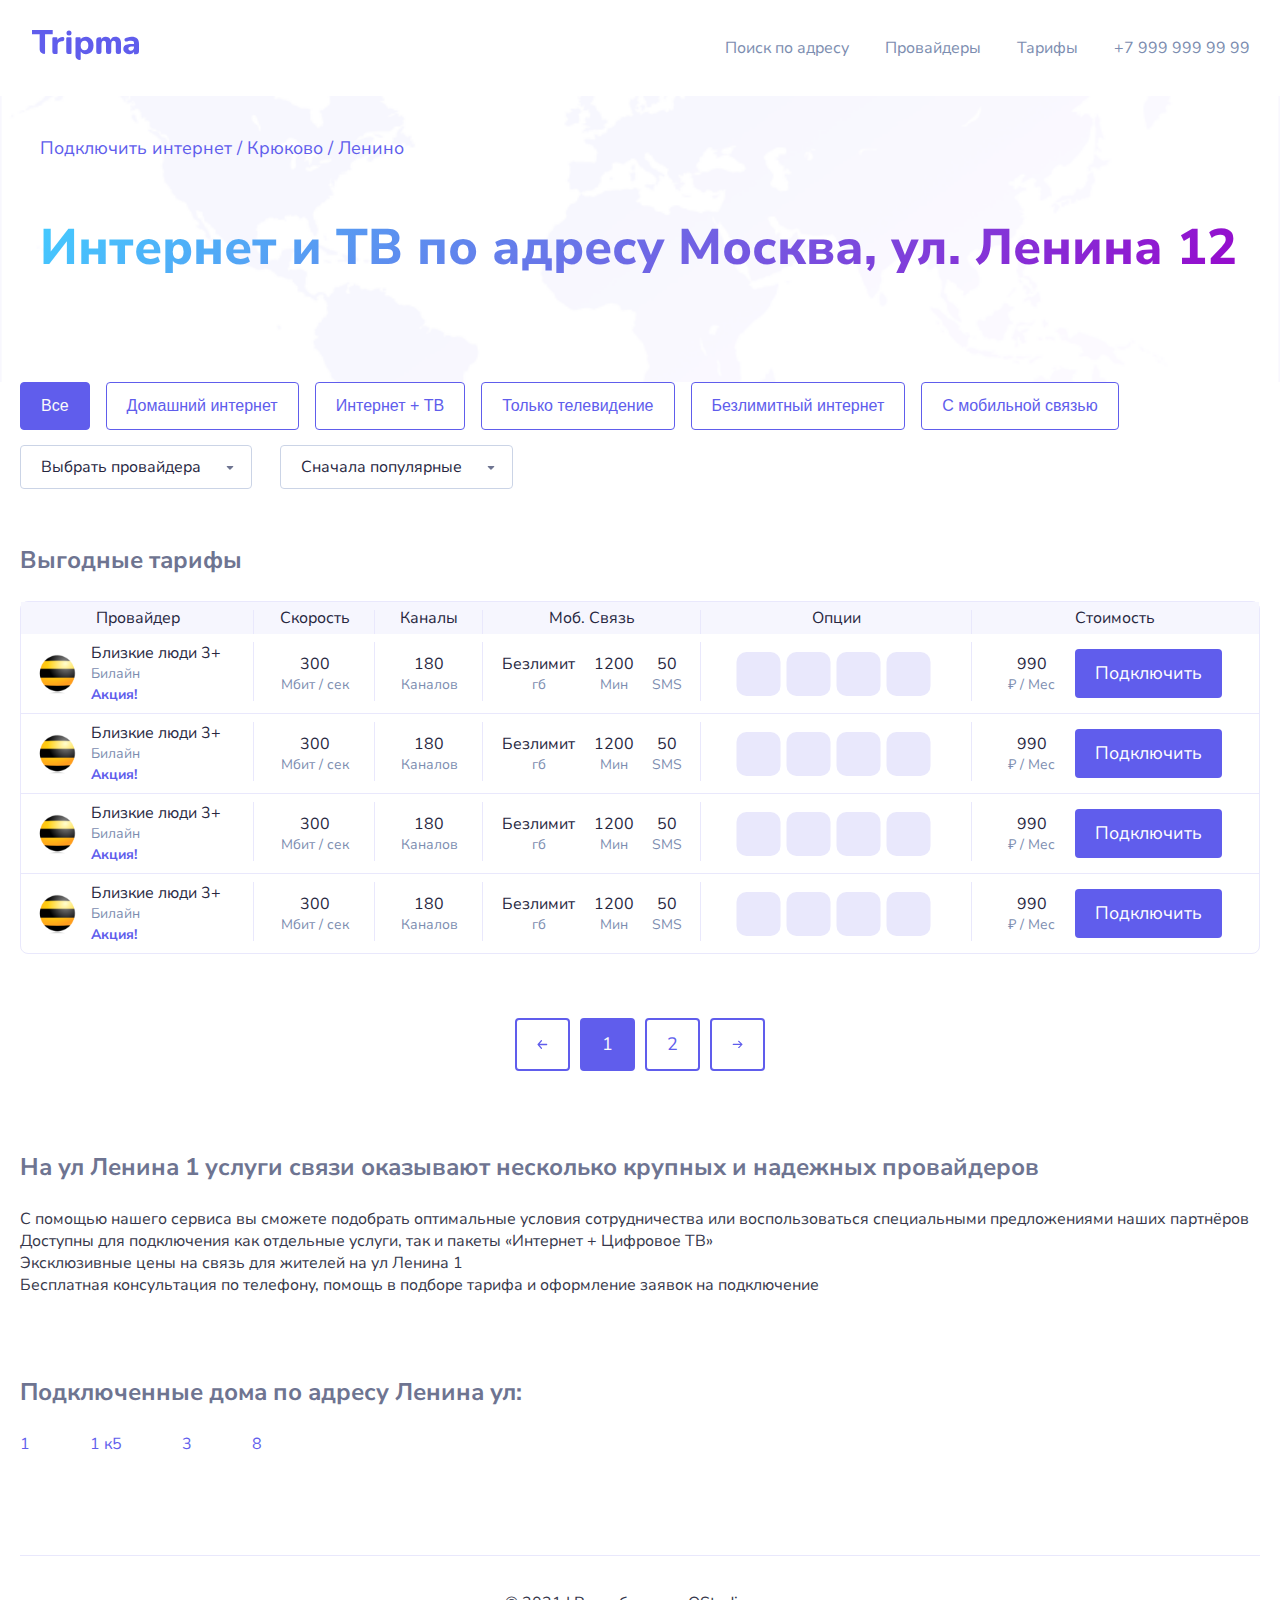
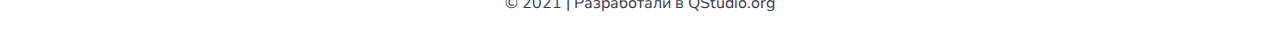
==== commit 078fba2c: "Add files via upload" ====
--- a/address.html
+++ b/address.html
@@ -111,7 +111,7 @@
           </thead>
           <tbody class="table__body">
             <tr class="table__string">
-              <td class="table__item">
+              <td class="table__item table__provider-block">
                 <div class="table__provider table__wrapper">
                   <img class="table__img" src="./img/home/Logo.svg" alt="Logo">
                   <div class="table__right">
@@ -133,7 +133,7 @@
                   <p class="table__subtitle">Каналов</p>
                 </div>
               </td>
-              <td class="table__item">
+              <td class="table__item table__mobile-block">
                 <div class="table__mobile table__wrapper">
                   <div class="table__elem">
                     <span class="table__title">Безлимит</span>
@@ -149,7 +149,7 @@
                   </div>
                 </div>
               </td>
-              <td class="table__item">
+              <td class="table__item table__option-block">
                 <div class="table__wrapper table__option">
                   <img class="table__option-item" src="./img/home/icon.svg" alt="icon.svg">
                   <img class="table__option-item" src="./img/home/icon.svg" alt="icon.svg">
@@ -157,7 +157,7 @@
                   <img class="table__option-item" src="./img/home/icon.svg" alt="icon.svg">
                 </div>
               </td>
-              <td class="table__item">
+              <td class="table__item table__price-block">
                 <div class="table__wrapper table__price">
                   <div class="table__left">
                     <span class="table__title">990</span>
@@ -168,7 +168,7 @@
               </td>
             </tr>
             <tr class="table__string">
-              <td class="table__item">
+              <td class="table__item table__provider-block">
                 <div class="table__provider table__wrapper">
                   <img class="table__img" src="./img/home/Logo.svg" alt="Logo">
                   <div class="table__right">
@@ -190,7 +190,7 @@
                   <p class="table__subtitle">Каналов</p>
                 </div>
               </td>
-              <td class="table__item">
+              <td class="table__item table__mobile-block">
                 <div class="table__mobile table__wrapper">
                   <div class="table__elem">
                     <span class="table__title">Безлимит</span>
@@ -206,7 +206,7 @@
                   </div>
                 </div>
               </td>
-              <td class="table__item">
+              <td class="table__item table__option-block">
                 <div class="table__wrapper table__option">
                   <img class="table__option-item" src="./img/home/icon.svg" alt="icon.svg">
                   <img class="table__option-item" src="./img/home/icon.svg" alt="icon.svg">
@@ -214,7 +214,7 @@
                   <img class="table__option-item" src="./img/home/icon.svg" alt="icon.svg">
                 </div>
               </td>
-              <td class="table__item">
+              <td class="table__item table__price-block">
                 <div class="table__wrapper table__price">
                   <div class="table__left">
                     <span class="table__title">990</span>
@@ -225,7 +225,7 @@
               </td>
             </tr>
             <tr class="table__string">
-              <td class="table__item">
+              <td class="table__item table__provider-block">
                 <div class="table__provider table__wrapper">
                   <img class="table__img" src="./img/home/Logo.svg" alt="Logo">
                   <div class="table__right">
@@ -247,7 +247,7 @@
                   <p class="table__subtitle">Каналов</p>
                 </div>
               </td>
-              <td class="table__item">
+              <td class="table__item table__mobile-block">
                 <div class="table__mobile table__wrapper">
                   <div class="table__elem">
                     <span class="table__title">Безлимит</span>
@@ -263,7 +263,64 @@
                   </div>
                 </div>
               </td>
+              <td class="table__item table__option-block">
+                <div class="table__wrapper table__option">
+                  <img class="table__option-item" src="./img/home/icon.svg" alt="icon.svg">
+                  <img class="table__option-item" src="./img/home/icon.svg" alt="icon.svg">
+                  <img class="table__option-item" src="./img/home/icon.svg" alt="icon.svg">
+                  <img class="table__option-item" src="./img/home/icon.svg" alt="icon.svg">
+                </div>
+              </td>
+              <td class="table__item table__price-block">
+                <div class="table__wrapper table__price">
+                  <div class="table__left">
+                    <span class="table__title">990</span>
+                    <p class="table__subtitle">₽ / Мес</p>
+                  </div>
+                  <a href="./tariffs.html" class="table__btn btn">Подключить</a>
+                </div>
+              </td>
+            </tr>
+            <tr class="table__string">
+              <td class="table__item table__provider-block">
+                <div class="table__provider table__wrapper">
+                  <img class="table__img" src="./img/home/Logo.svg" alt="Logo">
+                  <div class="table__right">
+                    <span class="table__title table__provider-title">Близкие люди 3+</span>
+                    <p class="table__subtitle">Билайн</p>
+                    <span class="table__stock">Акция!</span>
+                  </div>
+                </div>
+              </td>
               <td class="table__item">
+                <div class="table__speed">
+                  <span class="table__title">300</span>
+                  <p class="table__subtitle">Мбит / сек</p>
+                </div>
+              </td>
+              <td class="table__item table__example">
+                <div class="table__channel">
+                  <span class="table__title">180</span>
+                  <p class="table__subtitle">Каналов</p>
+                </div>
+              </td>
+              <td class="table__item table__mobile-block">
+                <div class="table__mobile table__wrapper">
+                  <div class="table__elem">
+                    <span class="table__title">Безлимит</span>
+                    <p class="table__subtitle">гб</p>
+                  </div>
+                  <div class="table__elem">
+                    <span class="table__title">1200</span>
+                    <p class="table__subtitle">Мин</p>
+                  </div>
+                  <div class="table__elem">
+                    <span class="table__title">50</span>
+                    <p class="table__subtitle">SMS</p>
+                  </div>
+                </div>
+              </td>
+              <td class="table__item table__option-block">
                 <div class="table__wrapper table__option">
                   <img class="table__option-item" src="./img/home/icon.svg" alt="icon.svg">
                   <img class="table__option-item" src="./img/home/icon.svg" alt="icon.svg">
@@ -271,7 +328,7 @@
                   <img class="table__option-item" src="./img/home/icon.svg" alt="icon.svg">
                 </div>
               </td>
-              <td class="table__item">
+              <td class="table__item table__price-block">
                 <div class="table__wrapper table__price">
                   <div class="table__left">
                     <span class="table__title">990</span>
--- a/css/style.min.css
+++ b/css/style.min.css
@@ -1 +1 @@
-/*! normalize.css v8.0.1 | MIT License | github.com/necolas/normalize.css */html{line-height:1.15;-webkit-text-size-adjust:100%}body{margin:0}main{display:block}h1{font-size:2em;margin:.67em 0}hr{-webkit-box-sizing:content-box;box-sizing:content-box;height:0;overflow:visible}pre{font:1em monospace,monospace}a{background:0 0}abbr[title]{border-bottom:none;text-decoration:underline;-webkit-text-decoration:underline dotted;text-decoration:underline dotted}b,strong{font-weight:bolder}code,kbd,samp{font:1em monospace,monospace}small{font-size:80%}sub,sup{font-size:75%;line-height:0;position:relative;vertical-align:baseline}sub{bottom:-.25em}sup{top:-.5em}img{border-style:none}button,input,optgroup,select,textarea{font:100%/1.15 inherit;margin:0}button,input{overflow:visible}button,select{text-transform:none}[type=button],[type=reset],[type=submit],button{-webkit-appearance:button}[type=button]::-moz-focus-inner,[type=reset]::-moz-focus-inner,[type=submit]::-moz-focus-inner,button::-moz-focus-inner{border-style:none;padding:0}[type=button]:-moz-focusring,[type=reset]:-moz-focusring,[type=submit]:-moz-focusring,button:-moz-focusring{outline:1px dotted ButtonText}fieldset{padding:.35em .75em .625em}legend{-webkit-box-sizing:border-box;box-sizing:border-box;color:inherit;display:table;max-width:100%;padding:0;white-space:normal}progress{vertical-align:baseline}textarea{overflow:auto}[type=checkbox],[type=radio]{-webkit-box-sizing:border-box;box-sizing:border-box;padding:0}[type=number]::-webkit-inner-spin-button,[type=number]::-webkit-outer-spin-button{height:auto}[type=search]{-webkit-appearance:textfield;outline-offset:-2px}[type=search]::-webkit-search-decoration{-webkit-appearance:none}::-webkit-file-upload-button{-webkit-appearance:button;font:inherit}details{display:block}summary{display:list-item}template{display:none}[hidden]{display:none}*{margin:0;padding:0;-webkit-box-sizing:border-box;box-sizing:border-box}body{font:normal normal 16px/22px Nunito Sans;color:#36374a;background:#fff}h1,h2,h3,h4,h5,h6,li,ul{padding:0;margin:0}li,ul{list-style:none;padding:0;margin:0}a{display:block;padding:0;margin:0;text-decoration:none;color:#000}.show{display:block!important}.error{border-color:red!important}.active{color:#fafafa!important;background:#605dec!important}button,input,select{border:none;outline:0;color:#7c8db0}button :active,button :focus,button :hover,input :active,input :focus,input :hover,select :active,select :focus,select :hover{outline:0;border:none}button::-webkit-calendar-picker-indicator,input::-webkit-calendar-picker-indicator,select::-webkit-calendar-picker-indicator{display:none!important}.container{max-width:1312px;margin:0 auto;padding:0 20px}@media screen and (max-width:375px){.container{padding:0 14px}}.btn{display:inline-block;padding:12px 20px;background:#605dec;border-radius:4px;font-style:normal;font-weight:400;font-size:18px;line-height:25px;color:#fff}.section{padding-top:40px;padding-bottom:40px}.section__list{display:-webkit-box;display:-ms-flexbox;display:flex;-ms-flex-wrap:wrap;flex-wrap:wrap;-webkit-box-pack:justify;-ms-flex-pack:justify;justify-content:space-between}@media screen and (max-width:1250px){.section__list{-webkit-box-pack:space-evenly;-ms-flex-pack:space-evenly;justify-content:space-evenly}}@media screen and (max-width:900px){.section__list .section__list{-webkit-box-orient:vertical;-webkit-box-direction:normal;-ms-flex-direction:column;flex-direction:column;-webkit-box-pack:center;-ms-flex-pack:center;justify-content:center}}.section__item{margin-bottom:40px;max-width:411px;display:-webkit-box;display:-ms-flexbox;display:flex;-webkit-box-orient:vertical;-webkit-box-direction:normal;-ms-flex-direction:column;flex-direction:column;-webkit-box-shadow:0 2px 4px rgba(28,5,77,.1),0 12px 32px rgba(0,0,0,.05);box-shadow:0 2px 4px rgba(28,5,77,.1),0 12px 32px rgba(0,0,0,.05);border-radius:12px}.section__item-footer{padding:16px 24px}@media screen and (max-width:430px){.section__item{width:100%}}.section__top{display:-webkit-box;display:-ms-flexbox;display:flex;-webkit-box-pack:justify;-ms-flex-pack:justify;justify-content:space-between;-webkit-box-align:center;-ms-flex-align:center;align-items:center;margin-bottom:24px}.section__close{font-size:24px;line-height:33px;color:#a1b0cc;display:-webkit-box;display:-ms-flexbox;display:flex;-webkit-box-align:center;-ms-flex-align:center;align-items:center;-ms-flex-line-pack:center;align-content:center}@media screen and (max-width:500px){.section__close{font-size:15px}}.section__img{border-top-right-radius:12px;border-top-left-radius:12px}.section__title{font-weight:700;font-size:24px;line-height:33px;color:#6e7491}@media screen and (max-width:500px){.section__title{font-size:18px;line-height:22px}}.section__info{display:-webkit-box;display:-ms-flexbox;display:flex;-webkit-box-pack:justify;-ms-flex-pack:justify;justify-content:space-between}.section__city{color:#6e7491;font-weight:600;font-size:18px;line-height:25px;margin-bottom:4px}.section__city span{color:#605dec}.section__price{font-weight:600;font-size:18px;line-height:25px}.section__text{font-size:16px;line-height:22px}.section__text-title{margin-top:10px}.section__text-link{color:#605dec;display:inline}.section__text-main{margin-top:30px}.section__variant{list-style:disc;margin-top:8px;margin-bottom:8px}.section__variant-item{padding-left:10px;position:relative;display:-webkit-box;display:-ms-flexbox;display:flex;-webkit-box-align:center;-ms-flex-align:center;align-items:center}.section__variant-point{background:#36374a;top:9px;left:0;position:absolute;width:5px;height:5px;border-radius:50%;margin-right:10px}.section__variant-pointBlue{background:#605dec}.section__variant-link{list-style:disc;color:#605dec}.section__contact{display:-webkit-box;display:-ms-flexbox;display:flex;-webkit-box-pack:justify;-ms-flex-pack:justify;justify-content:space-between;-ms-flex-wrap:wrap;flex-wrap:wrap}.section__contact-item{display:-webkit-box;display:-ms-flexbox;display:flex;-webkit-box-orient:vertical;-webkit-box-direction:normal;-ms-flex-direction:column;flex-direction:column;margin-bottom:15px}.section__contact-title{font-weight:400;font-size:16px;line-height:22px;color:#36374a}.section__contact-link{font-weight:700;font-size:16px;line-height:22px;color:#605dec}.form__input{font-size:18px;line-height:25px;padding:8px 12px;background:#fff;border:1px solid #a1b0cc;border-radius:4px;color:#000}.form__input::-webkit-input-placeholder{color:#7c8db0}.form__input::-moz-placeholder{color:#7c8db0}.form__input:-ms-input-placeholder{color:#7c8db0}.form__input::-ms-input-placeholder{color:#7c8db0}.form__input::placeholder{color:#7c8db0}.form__btn{border:1px solid #605dec;-webkit-box-sizing:border-box;box-sizing:border-box;border-radius:4px;padding:12px 20px;text-align:center;margin-bottom:12px}.form__btn:last-child{margin-bottom:0}.form__btn span{font-size:18px;line-height:25px;color:#605dec}.content__top{display:-webkit-box;display:-ms-flexbox;display:flex;-webkit-box-pack:justify;-ms-flex-pack:justify;justify-content:space-between}@media screen and (max-width:1340px){.content__top{-webkit-box-orient:vertical;-webkit-box-direction:normal;-ms-flex-direction:column;flex-direction:column;-webkit-box-pack:center;-ms-flex-pack:center;justify-content:center}}@media screen and (max-width:680px){.section__contact{-webkit-box-orient:vertical;-webkit-box-direction:normal;-ms-flex-direction:column;flex-direction:column;-webkit-box-pack:center;-ms-flex-pack:center;justify-content:center}.section__contact-item{display:block}}.header{padding:18px 0}.header__container{max-width:1440px}.header-block{display:-webkit-box;display:-ms-flexbox;display:flex;-webkit-box-pack:justify;-ms-flex-pack:justify;justify-content:space-between;-webkit-box-align:center;-ms-flex-align:center;align-items:center}.header__right{position:relative;display:-webkit-box;display:-ms-flexbox;display:flex;-webkit-box-align:center;-ms-flex-align:center;align-items:center}.header__close{width:25px;height:25px;display:none}.header__btn{font-size:16px;margin-left:16px}.header__menu{width:25px;height:25px;display:none;cursor:pointer}.nav__list{display:-webkit-box;display:-ms-flexbox;display:flex}.nav__link{cursor:pointer;padding:10px;margin-right:16px}.nav__link a{color:#7c8db0}.nav__link a:hover{color:#605dec}.nav__link:last-child{margin-right:0}.show{display:-webkit-box!important;display:-ms-flexbox!important;display:flex!important}@media screen and (max-width:740px){.header__menu{display:block}.header__close{display:block;margin-left:auto}.nav{padding:5px;-webkit-box-orient:vertical;-webkit-box-direction:normal;-ms-flex-direction:column;flex-direction:column;-webkit-box-pack:center;-ms-flex-pack:center;justify-content:center;border:1px solid #e9e8fc;min-width:200px;display:none;position:absolute;top:0;right:0;background-color:#fff;border-radius:4px}.nav__list{display:-webkit-box;display:-ms-flexbox;display:flex;-webkit-box-orient:vertical;-webkit-box-direction:normal;-ms-flex-direction:column;flex-direction:column;-webkit-box-pack:center;-ms-flex-pack:center;justify-content:center}.nav__link{text-align:center;cursor:pointer;padding:10px;margin-right:0}.nav__link a{color:#7c8db0}.nav__link:last-child{margin-right:0}}.hero{background:url(../img/hero/bg.png) no-repeat cover;padding-top:94px;padding-bottom:205px}@media screen and (max-width:700px){.hero{padding-top:40px;padding-bottom:60px}}.hero-block{display:-webkit-box;display:-ms-flexbox;display:flex;-webkit-box-orient:vertical;-webkit-box-direction:normal;-ms-flex-direction:column;flex-direction:column;-webkit-box-align:center;-ms-flex-align:center;align-items:center;text-align:center}.hero__title{background:-o-linear-gradient(315deg,#43cbff 0,#9708cc 100%);background:linear-gradient(135deg,#43cbff 0,#9708cc 100%);color:#605dec;-webkit-background-clip:text;-webkit-text-fill-color:transparent;max-width:800px;font-weight:800;font-size:50px;line-height:68px}.hero__subtitle{margin-top:48px;margin-bottom:48px;max-width:800px;font-weight:400;font-size:18px;line-height:25px;color:#605dec}.search{max-width:1200px;display:-webkit-box;display:-ms-flexbox;display:flex;border-radius:4px;width:100%}.search__wrapper{padding-left:8px;position:relative;border:1px solid #a1b0cc;-webkit-box-shadow:0 2px 4px rgba(7,4,146,.1),0 24px 60px rgba(6,47,125,.05),0 12px 24px rgba(27,59,119,.05);box-shadow:0 2px 4px rgba(7,4,146,.1),0 24px 60px rgba(6,47,125,.05),0 12px 24px rgba(27,59,119,.05);border-radius:4px;display:-webkit-box;display:-ms-flexbox;display:flex;-webkit-box-align:center;-ms-flex-align:center;align-items:center}.search__street{width:100%;display:-webkit-box;display:-ms-flexbox;display:flex;-webkit-box-pack:justify;-ms-flex-pack:justify;justify-content:space-between}.search__home{width:252px}.search__type{width:200px}.search__input{border:none;width:100%}.search__btn{margin-left:2px;-webkit-box-shadow:0 2px 4px rgba(7,4,146,.1),0 24px 60px rgba(6,47,125,.05),0 12px 24px rgba(27,59,119,.05);box-shadow:0 2px 4px rgba(7,4,146,.1),0 24px 60px rgba(6,47,125,.05),0 12px 24px rgba(27,59,119,.05)}.search__img{width:32px;height:32px}@media screen and (max-width:1210px){.search{display:-webkit-box;display:-ms-flexbox;display:flex;-webkit-box-pack:center;-ms-flex-pack:center;justify-content:center;-webkit-box-orient:vertical;-webkit-box-direction:normal;-ms-flex-direction:column;flex-direction:column;width:80%}.search__wrapper{margin-bottom:5px}.search__home,.search__street,.search__type{width:100%}.search__btn{margin-top:15px;text-align:center}}@media screen and (max-width:900px){.search{display:-webkit-box;display:-ms-flexbox;display:flex;-webkit-box-orient:vertical;-webkit-box-direction:normal;-ms-flex-direction:column;flex-direction:column;width:80%}.search__wrapper{margin-bottom:5px}.search__btn{margin-top:15px;text-align:center}}@media screen and (max-width:570px){.hero__title{font-size:35px;line-height:45px}.hero__subtitle{font-size:15px}.search{width:90%;margin:auto}}.heroTable{padding-bottom:100px;background:url(../img/hero/bg.png) no-repeat center;background-size:cover}.heroTable__desription{font-weight:600;font-size:32px;line-height:44px;color:#36374a;margin-top:20px;margin-bottom:20px}.heroTable__block{display:-webkit-box;display:-ms-flexbox;display:flex;-webkit-box-pack:center;-ms-flex-pack:center;justify-content:center}.heroTable__top{width:100%;max-width:1200px;display:-webkit-box;display:-ms-flexbox;display:flex;-webkit-box-orient:vertical;-webkit-box-direction:normal;-ms-flex-direction:column;flex-direction:column;-webkit-box-pack:start;-ms-flex-pack:start;justify-content:flex-start}.heroTable__subtitle{text-align:left;display:-webkit-box;display:-ms-flexbox;display:flex;font-weight:400;font-size:18px;line-height:25px;color:#605dec;margin-bottom:48px}.heroTable__title{background:-o-linear-gradient(315deg,#43cbff 0,#9708cc 100%);background:linear-gradient(135deg,#43cbff 0,#9708cc 100%);color:#605dec;display:block;font-weight:800;font-size:50px;line-height:68px;-webkit-background-clip:text;-webkit-text-fill-color:transparent}.heroTable__link{font-weight:400;font-size:18px;line-height:25px;color:#605dec;margin-right:5px;margin-left:5px;margin-bottom:5px}.heroTable__link:first-child{margin-left:0}.heroTable__link:last-child{margin-right:0}.heroTable__contact{margin-top:20px}.heroTable__contact-item{display:-webkit-box;display:-ms-flexbox;display:flex}.heroTable__contact-text{font-weight:400;font-size:18px;line-height:25px;color:#36374a}.heroTable__contact-tel{margin-left:5px;color:#605dec;font-weight:400;font-size:18px;line-height:25px}@media screen and (max-width:600px){.heroTable__link{font-size:15px}.heroTable__title{line-height:43px;font-size:28px}.heroTable__desription{font-size:28px;line-height:36px}.heroTable__contact-text{font-weight:400;font-size:14px;line-height:25px;color:#36374a}}.table{border-radius:8px;border:1px solid #e9e8fc}.table-block{border-collapse:collapse;width:100%}.table__head{border-collapse:collapse;background:#f6f6fe}.table__head-item{font-weight:400;font-size:16px;line-height:22px;color:#27273f;border-bottom:none!important;padding:5px 0!important}.table__string{width:100%}.table__string:last-child .table__item{border-bottom:none}.table__item{position:relative;padding:8px 19px 8px 19px;border-bottom:1px solid #e9e8fc}.table__item:first-child{padding-left:16px}.table__item:last-child{border-right:0}.table__item:last-child::before{display:none}.table__item::before{position:absolute;right:0;top:8px;content:"";height:75%;background:#e9e8fc;width:1px}.table__title,.table__top{font-weight:400;font-size:16px;line-height:22px;color:#27273f}.table__subtitle{font-weight:400;font-size:14px;line-height:19px;color:#7c8db0}.table__wrapper{display:-webkit-box;display:-ms-flexbox;display:flex;-webkit-box-pack:center;-ms-flex-pack:center;justify-content:center}.table__provider{display:-webkit-box;display:-ms-flexbox;display:flex;-webkit-box-pack:start;-ms-flex-pack:start;justify-content:flex-start;max-width:250px;-webkit-box-align:center;-ms-flex-align:center;align-items:center}.table__provider-heading{text-align:center!important;width:100%}.table__channel,.table__mobile,.table__option,.table__price,.table__speed{text-align:center}.table__price{display:-webkit-box;display:-ms-flexbox;display:flex;-webkit-box-orient:horizontal;-webkit-box-direction:normal;-ms-flex-direction:row;flex-direction:row;-webkit-box-align:center;-ms-flex-align:center;align-items:center;-webkit-box-pack:center;-ms-flex-pack:center;justify-content:center}.table__mobile{display:-webkit-box;display:-ms-flexbox;display:flex;-webkit-box-pack:justify;-ms-flex-pack:justify;justify-content:space-between}.table__option-item{margin-right:5px}.table__option-item:last-child{margin-right:5px}.table__left{margin-right:20px;text-align:center;display:-webkit-box;display:-ms-flexbox;display:flex;-webkit-box-align:center;-ms-flex-align:center;align-items:center;-webkit-box-orient:vertical;-webkit-box-direction:normal;-ms-flex-direction:column;flex-direction:column}.table__img{margin-right:24px;width:40px;height:40px}.table__elem{text-align:center;margin-right:5px}.table__elem:last-child{margin-right:0}.table__right{text-align:left}.table__stock{font-weight:700;font-size:14px;line-height:19px;color:#605dec}.table__all{margin-top:20px;width:100%;font-weight:400;font-size:18px;line-height:25px;color:#407aea;text-align:center;display:block}@media screen and (max-width:1200px){.table-block{width:100%;border-radius:8px;border:1px solid #e9e8fc;padding:10px}.table__string{margin-bottom:24px;width:100%}.table__string:last-child .table__item{border-bottom:none;padding-bottom:0}.table__title,.table__top{font-size:13px}.table__item{position:relative;margin-top:8px;padding:8px 8px 16px 8px;border-bottom:1px solid #e9e8fc}}@media screen and (max-width:955px){.table{border:none}.table__head{display:none}.table-block{display:-webkit-box;display:-ms-flexbox;display:flex;-webkit-box-orient:vertical;-webkit-box-direction:normal;-ms-flex-direction:column;flex-direction:column;padding:0;border:none}.table__body{display:-webkit-box;display:-ms-flexbox;display:flex;-ms-flex-pack:distribute;justify-content:space-around;-ms-flex-line-pack:center;align-content:center;-ms-flex-wrap:wrap;flex-wrap:wrap}.table__string{padding:10px 20px;border:1px solid #e9e8fc;border-radius:6px;display:-webkit-box;display:-ms-flexbox;display:flex;-ms-flex-wrap:wrap;flex-wrap:wrap;max-width:335px;-webkit-box-pack:justify;-ms-flex-pack:justify;justify-content:space-between}.table__item{margin-top:0;border-bottom:none;padding:10px 0}.table__item::before{display:none}.table__title{font-weight:400;font-size:16px;line-height:22px}.table__subtitle{font-weight:400;font-size:14px;line-height:19px;color:#7c8db0}.table__provider{width:250px;max-width:280px;display:-webkit-box;display:-ms-flexbox;display:flex}.table__provider-title{font-size:16px;text-align:center}.table__right{text-align:center}.table__img{margin-right:35px}.table__mobile{width:310px;display:-webkit-box;display:-ms-flexbox;display:flex;-webkit-box-pack:justify;-ms-flex-pack:justify;justify-content:space-between}.table__elem{width:80px}.table__option{width:290px;display:-webkit-box;display:-ms-flexbox;display:flex;-webkit-box-pack:space-evenly;-ms-flex-pack:space-evenly;justify-content:space-evenly}.table__price{width:290px;display:-webkit-box;display:-ms-flexbox;display:flex;-webkit-box-pack:center;-ms-flex-pack:center;justify-content:center}.table__left{margin-right:25px}}@media screen and (max-width:400px){.table{border:none}.table__body{max-width:300px;margin:auto}.table__string{padding:8px 6px}.table__provider{width:300px}.table__mobile{width:300px}.table__option{width:300px}.table__price{width:300px}}@media screen and (max-width:380px){.table{border:none}.table__item{padding-left:0}.table__item:first-child{padding-left:0}.table__body{max-width:270px;margin:auto}.table__string{padding:8px 6px}.table__speed{padding-left:5px}.table__provider{width:270px}.table__mobile{width:270px}.table__option{width:270px}.table__price{width:270px}}.rating{border-radius:8px;border-collapse:collapse;width:100%}.rating__wrap{border-bottom:none}.rating__head{padding:0;background:#f6f6fe}.rating__title{padding-top:5px;padding-bottom:5px;font-weight:400;font-size:16px;line-height:22px;color:#27273f}.rating__item{position:relative;padding:16px 0;text-align:center;font-weight:400;font-size:16px;line-height:22px;color:#27273f;border-bottom:1px solid #e9e8fc}.rating__item::before{position:absolute;right:0;top:8px;content:"";height:60%;background:#e9e8fc;width:1px}.rating__item:first-child{padding-left:0}.rating__item:last-child{border-right:0;padding-right:0}.rating__item:last-child::before{display:none}.rating__wrapper{display:-webkit-box;display:-ms-flexbox;display:flex;-webkit-box-pack:center;-ms-flex-pack:center;justify-content:center}.rating__wrapper-item{margin-right:32px}.rating__wrapper-item:last-child{margin-right:0}.rating__wrapper-green{color:#27ae60}.rating__wrapper-black{color:#6e7491}.rating__wrapper-red{color:#eb5757}@media screen and (max-width:840px){.rating{width:777px}.rating__overflow{width:100%;overflow-x:scroll}}.filter{padding-top:0;padding-bottom:0}.filter-block{display:-webkit-box;display:-ms-flexbox;display:flex;-ms-flex-line-pack:center;align-content:center;-webkit-box-align:center;-ms-flex-align:center;align-items:center;-ms-flex-wrap:wrap;flex-wrap:wrap}.filter__button{border:1px solid #605dec;border-radius:4px;font-weight:400;font-size:16px;line-height:22px;color:#605dec;background:#fff;margin-right:16px;margin-bottom:15px}.filter__button-link{color:#605dec}.filter__option{margin-right:16px}.select{margin-top:24px;margin-bottom:48px;display:-webkit-box;display:-ms-flexbox;display:flex;max-width:704px;-ms-flex-wrap:wrap;flex-wrap:wrap}.select__item{padding:8px 34px 8px 16px;color:#27273f;font-weight:400;font-size:16px;line-height:22px;border:1px solid #cbd4e6;border-radius:4px;margin-right:24px;-webkit-appearance:none;-moz-appearance:none;appearance:none;overflow:hidden;background:url(../img/select.png) no-repeat;background-position:bottom 10px right 12px}.select__item option{border-radius:10px;font-size:15px}.select__item-provider{padding-top:10px;padding-bottom:10px;color:#605dec;border:1px solid #cbd4e6;border-radius:4px;margin-bottom:15px;font-weight:400;font-size:16px;line-height:22px;background:url(../img/select.png) no-repeat;background-position:bottom 12px right 12px}.select__img{margin-left:4px;width:18px;height:18px}.select__list{z-index:999;-webkit-box-orient:vertical;-webkit-box-direction:normal;-ms-flex-direction:column;flex-direction:column;display:none;width:calc(100% - 24px);background:#fff;left:0;bottom:calc(100% - 160px);position:absolute;max-width:250px;max-height:150px;overflow-y:scroll;border:1px solid #cbd4e6;border-radius:6px;-webkit-box-shadow:-1px 7px 8px 1px rgba(34,60,80,.2);box-shadow:-1px 7px 8px 1px rgba(34,60,80,.2)}.select__list::-webkit-scrollbar{background:#fff;width:2px}.select__list::-webkit-scrollbar-thumb{background:#cbd4e6;width:2px}.select__wrapper{min-width:120px;position:relative;display:inline}.select__option{font-size:16px;font-weight:600;color:#000;margin-top:15px;margin-left:10px;display:-webkit-box;display:-ms-flexbox;display:flex;-webkit-box-align:center;-ms-flex-align:center;align-items:center}.select__option:last-child{margin-bottom:15px}.select__checkbox{margin-right:5px;width:15px;height:15px;border:1px solid #000}.select__submit{padding-top:10px;padding-bottom:9px}#provider{max-width:230px;color:#27273f}#provider::-webkit-input-placeholder{color:#27273f}@media screen and (max-width:530px){.filter{margin-right:0}.filter__button{margin-right:10px;text-align:center}.select-block{display:-webkit-box;display:-ms-flexbox;display:flex;-webkit-box-orient:vertical;-webkit-box-direction:normal;-ms-flex-direction:column;flex-direction:column}.select__item{display:block;margin-right:0;margin-bottom:15px;width:95%}.select__item-provider{display:block;width:100%}.select__wrapper{width:100%}.select__list{bottom:calc(100% - 171px);max-width:100%;width:100%}.select__submit{text-align:center}#provider{max-width:100%;width:100%;display:block}}@media screen and (max-width:450px){.select__wrapper{width:100%}.select__item-provider{width:100%}}.providerList-block{display:-webkit-box;display:-ms-flexbox;display:flex;-webkit-box-orient:vertical;-webkit-box-direction:normal;-ms-flex-direction:column;flex-direction:column;-webkit-box-pack:center;-ms-flex-pack:center;justify-content:center}.providerList__item{border:1px solid #407aea;border-radius:8px;padding:20px;margin-bottom:24px}.providerList__item:last-child{margin-bottom:0}.providerList__top{display:-webkit-box;display:-ms-flexbox;display:flex;-webkit-box-pack:justify;-ms-flex-pack:justify;justify-content:space-between;-webkit-box-align:center;-ms-flex-align:center;align-items:center;margin-bottom:20px}.providerList__top-item:first-child{display:-webkit-box;display:-ms-flexbox;display:flex;-webkit-box-align:center;-ms-flex-align:center;align-items:center}.providerList__title{margin-left:24px}.providerList__link{text-align:right;-webkit-text-decoration-line:underline;text-decoration-line:underline;color:#407aea}@media screen and (max-width:460px){.providerList__item{padding:8px 3px}.providerList__title{font-size:14px;margin-left:8px}.providerList__link{font-size:12px}}.pagination{margin-top:24px;margin-bottom:40px}.pagination-block{display:-webkit-box;display:-ms-flexbox;display:flex;-webkit-box-pack:center;-ms-flex-pack:center;justify-content:center}.pagination__item{border:2px solid #605dec;background:#fff;color:#605dec;display:-webkit-box;display:-ms-flexbox;display:flex;-webkit-box-align:center;-ms-flex-align:center;align-items:center;margin-right:10px}.pagination__item:last-child{margin-right:0}.pagination__item img{width:10.97px;height:8.44px}.pagination__btn-right{-webkit-transform:rotate(180deg);-ms-transform:rotate(180deg);transform:rotate(180deg)}.cities-block{margin-top:24px;display:-webkit-box;display:-ms-flexbox;display:flex;-webkit-box-pack:justify;-ms-flex-pack:justify;justify-content:space-between;-ms-flex-wrap:wrap;flex-wrap:wrap}.cities__link{color:#605dec;font-weight:400;font-size:16px;line-height:22px}.cities__list{margin-bottom:15px;margin-right:10px}.cities__item{margin-bottom:8px}@media screen and (max-width:1040px){.cities-block{padding-top:20px;margin:auto;max-width:670px;-webkit-box-pack:center;-ms-flex-pack:center;justify-content:center}}.content{padding-top:60px}.address__list{display:-webkit-box;display:-ms-flexbox;display:flex;margin-bottom:60px}.address__item{margin-right:60px}.address__link{color:#605dec}.comment__title{text-align:center}.comment__color{color:#605dec}.comment__item{padding:16px;display:-webkit-box;display:-ms-flexbox;display:flex;max-width:411px}.comment__item-block{text-align:left}.comment__item-block:first-child{margin-right:16px}.comment__item-block:first-child img{width:48px;height:48px}.comment__list{display:-webkit-box;display:-ms-flexbox;display:flex;-webkit-box-pack:justify;-ms-flex-pack:justify;justify-content:space-between;-ms-flex-wrap:wrap;flex-wrap:wrap}@media screen and (max-width:1270px){.comment__list{-webkit-box-pack:space-evenly;-ms-flex-pack:space-evenly;justify-content:space-evenly}}.comment__name,.comment__subtitle,.comment__text{font-weight:600;font-size:18px;line-height:25px;color:#6e7491}.comment__subtitle{font-weight:400;font-size:14px;line-height:19px;color:#605dec}.comment__date{font-weight:400;font-size:14px;line-height:19px;color:#6e7491}.comment__text{font-weight:400;font-size:18px;line-height:25px;color:#27273f}.comment__link{color:#605dec}.comment__evaluation{margin-top:8px;margin-bottom:12px;display:-webkit-box;display:-ms-flexbox;display:flex;margin-left:-1px}.comment__star{display:-webkit-box;display:-ms-flexbox;display:flex;-ms-flex-line-pack:center;align-content:center}.comment__star img{width:24px;height:24px}.tariffs__block{display:-webkit-box;display:-ms-flexbox;display:flex;-webkit-box-pack:justify;-ms-flex-pack:justify;justify-content:space-between;-ms-flex-wrap:wrap;flex-wrap:wrap}.tariffs__block-item{display:-webkit-box;display:-ms-flexbox;display:flex;-webkit-box-orient:vertical;-webkit-box-direction:normal;-ms-flex-direction:column;flex-direction:column}.tariffs__date{margin-top:24px;font-weight:700;font-size:24px;line-height:33px;color:#6e7491}.tariffs__desription-block{margin-top:24px;display:-webkit-box;display:-ms-flexbox;display:flex;-webkit-box-pack:justify;-ms-flex-pack:justify;justify-content:space-between;-webkit-box-align:center;-ms-flex-align:center;align-items:center;padding:10px 20px;width:500px;border:1px solid #bcbaf7;border-radius:8px}.tariffs__desription-table{display:-webkit-box;display:-ms-flexbox;display:flex;-webkit-box-orient:vertical;-webkit-box-direction:normal;-ms-flex-direction:column;flex-direction:column;max-width:135px}.tariffs__desription-title{font-weight:700;font-size:16px;line-height:22px;color:#36374a}.tariffs__desription-stock{font-weight:700;font-size:16px;line-height:22px;color:#27ae60}.tariffs__desription-price{display:-webkit-box;display:-ms-flexbox;display:flex;-webkit-box-align:center;-ms-flex-align:center;align-items:center;-webkit-box-orient:horizontal;-webkit-box-direction:normal;-ms-flex-direction:row;flex-direction:row}.tariffs__desription-priceText{font-weight:400;font-size:48px;line-height:65px;color:#36374a;margin-right:10px}.tariffs__desription-line{width:100%;background:#7c8db0;border-radius:10px;height:1px}.tariffs__desription-a{font-weight:700;font-size:16px;line-height:22px;color:#7c8db0}.tariffs__desription-text{display:-webkit-box;display:-ms-flexbox;display:flex;-webkit-box-orient:vertical;-webkit-box-direction:normal;-ms-flex-direction:column;flex-direction:column}.tariffs__desription-subtitle{font-weight:400;font-size:16px;line-height:22px;color:#52556f}@media screen and (max-width:600px){.tariffs__block-item{width:100%}.tariffs__desription-block{width:100%}}@media screen and (max-width:480px){.tariffs__desription-block{padding:10px 5px}.tariffs__desription-table{text-align:center}.tariffs__desription-stock,.tariffs__desription-title{font-size:13px}.tariffs__desription-priceText{font-size:26px}.tariffs__desription-a{font-size:13px}}.choices{display:-webkit-inline-box;display:-ms-inline-flexbox;display:inline-flex;margin-bottom:0;min-width:200px;margin-right:24px;margin-bottom:15px}.choices__inner{min-width:200px;width:auto;border:1px solid #cbd4e6;border-radius:4px;background:url(../img/select.png) no-repeat;background-position:bottom 12px right 12px;font-weight:400;font-size:16px;line-height:22px;color:#27273f;display:-webkit-box;display:-ms-flexbox;display:flex;-webkit-box-align:center;-ms-flex-align:center;align-items:center;padding:0 34px 0 16px!important}.choices__list::-webkit-scrollbar{background:#cbd4e6;width:2px}.choices__list::-webkit-scrollbar-thumb{background:#fff;width:2px}.choices__list--dropdown{background:#fff;max-height:150px;border:1px solid #cbd4e6;border-radius:4px;-webkit-box-shadow:-1px 7px 8px 1px rgba(34,60,80,.2);box-shadow:-1px 7px 8px 1px rgba(34,60,80,.2);font-weight:400;font-size:16px;line-height:22px;color:#27273f}.choices__list--dropdown .choices__item--selectable.is-highlighted:after{display:none}.choices__list--dropdown .choices__item--selectable{padding-right:0!important;margin-top:15px!important;margin-left:10px!important}.choices__list--dropdown .choices__item{position:relative;padding:0;font-size:16px!important;font-weight:600!important;color:#000}.choices__list--dropdown .choices__item:last-child{margin-bottom:10px}.choices__list--single{border:none!important}@media screen and (max-width:530px){.choices{width:100%}.choices__inner{width:100%}}.footer-block{border-top:1px solid #e9e8fc;text-align:center;padding-bottom:36px;padding-top:36px}+/*! normalize.css v8.0.1 | MIT License | github.com/necolas/normalize.css */html{line-height:1.15;-webkit-text-size-adjust:100%}body{margin:0}main{display:block}h1{font-size:2em;margin:.67em 0}hr{-webkit-box-sizing:content-box;box-sizing:content-box;height:0;overflow:visible}pre{font:1em monospace,monospace}a{background:0 0}abbr[title]{border-bottom:none;text-decoration:underline;-webkit-text-decoration:underline dotted;text-decoration:underline dotted}b,strong{font-weight:bolder}code,kbd,samp{font:1em monospace,monospace}small{font-size:80%}sub,sup{font-size:75%;line-height:0;position:relative;vertical-align:baseline}sub{bottom:-.25em}sup{top:-.5em}img{border-style:none}button,input,optgroup,select,textarea{font:100%/1.15 inherit;margin:0}button,input{overflow:visible}button,select{text-transform:none}[type=button],[type=reset],[type=submit],button{-webkit-appearance:button}[type=button]::-moz-focus-inner,[type=reset]::-moz-focus-inner,[type=submit]::-moz-focus-inner,button::-moz-focus-inner{border-style:none;padding:0}[type=button]:-moz-focusring,[type=reset]:-moz-focusring,[type=submit]:-moz-focusring,button:-moz-focusring{outline:1px dotted ButtonText}fieldset{padding:.35em .75em .625em}legend{-webkit-box-sizing:border-box;box-sizing:border-box;color:inherit;display:table;max-width:100%;padding:0;white-space:normal}progress{vertical-align:baseline}textarea{overflow:auto}[type=checkbox],[type=radio]{-webkit-box-sizing:border-box;box-sizing:border-box;padding:0}[type=number]::-webkit-inner-spin-button,[type=number]::-webkit-outer-spin-button{height:auto}[type=search]{-webkit-appearance:textfield;outline-offset:-2px}[type=search]::-webkit-search-decoration{-webkit-appearance:none}::-webkit-file-upload-button{-webkit-appearance:button;font:inherit}details{display:block}summary{display:list-item}template{display:none}[hidden]{display:none}*{margin:0;padding:0;-webkit-box-sizing:border-box;box-sizing:border-box}body{font:normal normal 16px/22px Nunito Sans;color:#36374a;background:#fff}h1,h2,h3,h4,h5,h6,li,ul{padding:0;margin:0}li,ul{list-style:none;padding:0;margin:0}a{display:block;padding:0;margin:0;text-decoration:none;color:#000}.show{display:block!important}.error{border-color:red!important}.active{color:#fafafa!important;background:#605dec!important}button,input,select{border:none;outline:0;color:#7c8db0}button :active,button :focus,button :hover,input :active,input :focus,input :hover,select :active,select :focus,select :hover{outline:0;border:none}button::-webkit-calendar-picker-indicator,input::-webkit-calendar-picker-indicator,select::-webkit-calendar-picker-indicator{display:none!important}.container{max-width:1312px;margin:0 auto;padding:0 20px}@media screen and (max-width:375px){.container{padding:0 14px}}.btn{display:inline-block;padding:12px 20px;background:#605dec;border-radius:4px;font-style:normal;font-weight:400;font-size:18px;line-height:25px;color:#fff}.section{padding-top:40px;padding-bottom:40px}.section__list{display:-webkit-box;display:-ms-flexbox;display:flex;-ms-flex-wrap:wrap;flex-wrap:wrap;-webkit-box-pack:justify;-ms-flex-pack:justify;justify-content:space-between}@media screen and (max-width:1250px){.section__list{-webkit-box-pack:space-evenly;-ms-flex-pack:space-evenly;justify-content:space-evenly}}@media screen and (max-width:900px){.section__list .section__list{-webkit-box-orient:vertical;-webkit-box-direction:normal;-ms-flex-direction:column;flex-direction:column;-webkit-box-pack:center;-ms-flex-pack:center;justify-content:center}}.section__item{margin-bottom:40px;max-width:411px;display:-webkit-box;display:-ms-flexbox;display:flex;-webkit-box-orient:vertical;-webkit-box-direction:normal;-ms-flex-direction:column;flex-direction:column;-webkit-box-shadow:0 2px 4px rgba(28,5,77,.1),0 12px 32px rgba(0,0,0,.05);box-shadow:0 2px 4px rgba(28,5,77,.1),0 12px 32px rgba(0,0,0,.05);border-radius:12px}.section__item-footer{padding:16px 24px}@media screen and (max-width:430px){.section__item{width:100%}}.section__top{display:-webkit-box;display:-ms-flexbox;display:flex;-webkit-box-pack:justify;-ms-flex-pack:justify;justify-content:space-between;-webkit-box-align:center;-ms-flex-align:center;align-items:center;margin-bottom:24px}.section__close{font-size:24px;line-height:33px;color:#a1b0cc;display:-webkit-box;display:-ms-flexbox;display:flex;-webkit-box-align:center;-ms-flex-align:center;align-items:center;-ms-flex-line-pack:center;align-content:center}@media screen and (max-width:500px){.section__close{font-size:15px}}.section__img{border-top-right-radius:12px;border-top-left-radius:12px}.section__title{font-weight:700;font-size:24px;line-height:33px;color:#6e7491}@media screen and (max-width:500px){.section__title{font-size:18px;line-height:22px}}.section__info{display:-webkit-box;display:-ms-flexbox;display:flex;-webkit-box-pack:justify;-ms-flex-pack:justify;justify-content:space-between}.section__city{color:#6e7491;font-weight:600;font-size:18px;line-height:25px;margin-bottom:4px}.section__city span{color:#605dec}.section__price{font-weight:600;font-size:18px;line-height:25px}.section__text{font-size:16px;line-height:22px}.section__text-title{margin-top:10px}.section__text-link{color:#605dec;display:inline}.section__text-main{margin-top:30px}.section__variant{list-style:disc;margin-top:8px;margin-bottom:8px}.section__variant-item{padding-left:10px;position:relative;display:-webkit-box;display:-ms-flexbox;display:flex;-webkit-box-align:center;-ms-flex-align:center;align-items:center}.section__variant-point{background:#36374a;top:9px;left:0;position:absolute;width:5px;height:5px;border-radius:50%;margin-right:10px}.section__variant-pointBlue{background:#605dec}.section__variant-link{list-style:disc;color:#605dec}.section__contact{display:-webkit-box;display:-ms-flexbox;display:flex;-webkit-box-pack:justify;-ms-flex-pack:justify;justify-content:space-between;-ms-flex-wrap:wrap;flex-wrap:wrap}.section__contact-item{display:-webkit-box;display:-ms-flexbox;display:flex;-webkit-box-orient:vertical;-webkit-box-direction:normal;-ms-flex-direction:column;flex-direction:column;margin-bottom:15px}.section__contact-title{font-weight:400;font-size:16px;line-height:22px;color:#36374a}.section__contact-link{font-weight:700;font-size:16px;line-height:22px;color:#605dec}.form__input{font-size:18px;line-height:25px;padding:8px 12px;background:#fff;border:1px solid #a1b0cc;border-radius:4px;color:#000}.form__input::-webkit-input-placeholder{color:#7c8db0}.form__input::-moz-placeholder{color:#7c8db0}.form__input:-ms-input-placeholder{color:#7c8db0}.form__input::-ms-input-placeholder{color:#7c8db0}.form__input::placeholder{color:#7c8db0}.form__btn{border:1px solid #605dec;-webkit-box-sizing:border-box;box-sizing:border-box;border-radius:4px;padding:12px 20px;text-align:center;margin-bottom:12px}.form__btn:last-child{margin-bottom:0}.form__btn span{font-size:18px;line-height:25px;color:#605dec}.content__top{display:-webkit-box;display:-ms-flexbox;display:flex;-webkit-box-pack:justify;-ms-flex-pack:justify;justify-content:space-between}@media screen and (max-width:1340px){.content__top{-webkit-box-orient:vertical;-webkit-box-direction:normal;-ms-flex-direction:column;flex-direction:column;-webkit-box-pack:center;-ms-flex-pack:center;justify-content:center}}@media screen and (max-width:680px){.section__contact{-webkit-box-orient:vertical;-webkit-box-direction:normal;-ms-flex-direction:column;flex-direction:column;-webkit-box-pack:center;-ms-flex-pack:center;justify-content:center}.section__contact-item{display:block}}.header{padding:18px 0}.header__container{max-width:1440px}.header-block{display:-webkit-box;display:-ms-flexbox;display:flex;-webkit-box-pack:justify;-ms-flex-pack:justify;justify-content:space-between;-webkit-box-align:center;-ms-flex-align:center;align-items:center}.header__right{position:relative;display:-webkit-box;display:-ms-flexbox;display:flex;-webkit-box-align:center;-ms-flex-align:center;align-items:center}.header__close{width:25px;height:25px;display:none}.header__btn{font-size:16px;margin-left:16px}.header__menu{width:25px;height:25px;display:none;cursor:pointer}.nav__list{display:-webkit-box;display:-ms-flexbox;display:flex}.nav__link{cursor:pointer;padding:10px;margin-right:16px}.nav__link a{color:#7c8db0}.nav__link a:hover{color:#605dec}.nav__link:last-child{margin-right:0}.show{display:-webkit-box!important;display:-ms-flexbox!important;display:flex!important}@media screen and (max-width:740px){.header__menu{display:block}.header__close{display:block;margin-left:auto}.nav{padding:5px;-webkit-box-orient:vertical;-webkit-box-direction:normal;-ms-flex-direction:column;flex-direction:column;-webkit-box-pack:center;-ms-flex-pack:center;justify-content:center;border:1px solid #e9e8fc;min-width:200px;display:none;position:absolute;top:0;right:0;background-color:#fff;border-radius:4px}.nav__list{display:-webkit-box;display:-ms-flexbox;display:flex;-webkit-box-orient:vertical;-webkit-box-direction:normal;-ms-flex-direction:column;flex-direction:column;-webkit-box-pack:center;-ms-flex-pack:center;justify-content:center}.nav__link{text-align:center;cursor:pointer;padding:10px;margin-right:0}.nav__link a{color:#7c8db0}.nav__link:last-child{margin-right:0}}.hero{background:url(../img/hero/bg.png) no-repeat center;background-size:cover;padding-top:94px;padding-bottom:205px}@media screen and (max-width:700px){.hero{padding-top:40px;padding-bottom:60px}}.hero-block{display:-webkit-box;display:-ms-flexbox;display:flex;-webkit-box-orient:vertical;-webkit-box-direction:normal;-ms-flex-direction:column;flex-direction:column;-webkit-box-align:center;-ms-flex-align:center;align-items:center;text-align:center}.hero__title{background:-o-linear-gradient(315deg,#43cbff 0,#9708cc 100%);background:linear-gradient(135deg,#43cbff 0,#9708cc 100%);color:#605dec;-webkit-background-clip:text;-webkit-text-fill-color:transparent;max-width:800px;font-weight:800;font-size:50px;line-height:68px}.hero__subtitle{margin-top:48px;margin-bottom:48px;max-width:800px;font-weight:400;font-size:18px;line-height:25px;color:#605dec}.search{max-width:1200px;display:-webkit-box;display:-ms-flexbox;display:flex;border-radius:4px;width:100%}.search__wrapper{padding-left:8px;position:relative;border:1px solid #a1b0cc;-webkit-box-shadow:0 2px 4px rgba(7,4,146,.1),0 24px 60px rgba(6,47,125,.05),0 12px 24px rgba(27,59,119,.05);box-shadow:0 2px 4px rgba(7,4,146,.1),0 24px 60px rgba(6,47,125,.05),0 12px 24px rgba(27,59,119,.05);border-radius:4px;display:-webkit-box;display:-ms-flexbox;display:flex;-webkit-box-align:center;-ms-flex-align:center;align-items:center}.search__street{width:100%;display:-webkit-box;display:-ms-flexbox;display:flex;-webkit-box-pack:justify;-ms-flex-pack:justify;justify-content:space-between}.search__home{width:252px}.search__type{width:200px}.search__input{border:none;width:100%}.search__btn{margin-left:2px;-webkit-box-shadow:0 2px 4px rgba(7,4,146,.1),0 24px 60px rgba(6,47,125,.05),0 12px 24px rgba(27,59,119,.05);box-shadow:0 2px 4px rgba(7,4,146,.1),0 24px 60px rgba(6,47,125,.05),0 12px 24px rgba(27,59,119,.05)}.search__img{width:32px;height:32px}@media screen and (max-width:1210px){.search{display:-webkit-box;display:-ms-flexbox;display:flex;-webkit-box-pack:center;-ms-flex-pack:center;justify-content:center;-webkit-box-orient:vertical;-webkit-box-direction:normal;-ms-flex-direction:column;flex-direction:column;width:80%}.search__wrapper{margin-bottom:5px}.search__home,.search__street,.search__type{width:100%}.search__btn{margin-top:15px;text-align:center}}@media screen and (max-width:900px){.search{display:-webkit-box;display:-ms-flexbox;display:flex;-webkit-box-orient:vertical;-webkit-box-direction:normal;-ms-flex-direction:column;flex-direction:column;width:80%}.search__wrapper{margin-bottom:5px}.search__btn{margin-top:15px;text-align:center}}@media screen and (max-width:570px){.hero__title{font-size:35px;line-height:45px}.hero__subtitle{font-size:15px}.search{width:100%;margin:auto}}.heroTable{padding-bottom:100px;background:url(../img/hero/bg.png) no-repeat center;background-size:cover}.heroTable__desription{font-weight:600;font-size:32px;line-height:44px;color:#36374a;margin-top:20px;margin-bottom:20px}.heroTable__block{display:-webkit-box;display:-ms-flexbox;display:flex;-webkit-box-pack:center;-ms-flex-pack:center;justify-content:center}.heroTable__top{width:100%;max-width:1200px;display:-webkit-box;display:-ms-flexbox;display:flex;-webkit-box-orient:vertical;-webkit-box-direction:normal;-ms-flex-direction:column;flex-direction:column;-webkit-box-pack:start;-ms-flex-pack:start;justify-content:flex-start}.heroTable__subtitle{text-align:left;display:-webkit-box;display:-ms-flexbox;display:flex;font-weight:400;font-size:18px;line-height:25px;color:#605dec;margin-bottom:48px}.heroTable__title{background:-o-linear-gradient(315deg,#43cbff 0,#9708cc 100%);background:linear-gradient(135deg,#43cbff 0,#9708cc 100%);color:#605dec;display:block;font-weight:800;font-size:50px;line-height:68px;-webkit-background-clip:text;-webkit-text-fill-color:transparent}.heroTable__link{font-weight:400;font-size:18px;line-height:25px;color:#605dec;margin-right:5px;margin-left:5px;margin-bottom:5px}.heroTable__link:first-child{margin-left:0}.heroTable__link:last-child{margin-right:0}.heroTable__contact{margin-top:20px}.heroTable__contact-item{display:-webkit-box;display:-ms-flexbox;display:flex}.heroTable__contact-text{font-weight:400;font-size:18px;line-height:25px;color:#36374a}.heroTable__contact-tel{margin-left:5px;color:#605dec;font-weight:400;font-size:18px;line-height:25px}@media screen and (max-width:600px){.heroTable__link{font-size:15px}.heroTable__title{line-height:43px;font-size:28px}.heroTable__desription{font-size:28px;line-height:36px}.heroTable__contact-text{font-weight:400;font-size:14px;line-height:25px;color:#36374a}}.table{border-radius:8px;border:1px solid #e9e8fc}.table-block{border-collapse:collapse;width:100%}.table__head{border-collapse:collapse;background:#f6f6fe}.table__head-item{font-weight:400;font-size:16px;line-height:22px;color:#27273f;border-bottom:none!important;padding:5px 0!important}.table__string{width:100%}.table__string:last-child .table__item{border-bottom:none}.table__item{position:relative;padding:8px 19px 8px 19px;border-bottom:1px solid #e9e8fc}.table__item:first-child{padding-left:16px}.table__item:last-child{border-right:0}.table__item:last-child::before{display:none}.table__item::before{position:absolute;right:0;top:8px;content:"";height:75%;background:#e9e8fc;width:1px}.table__title,.table__top{font-weight:400;font-size:16px;line-height:22px;color:#27273f}.table__subtitle{font-weight:400;font-size:14px;line-height:19px;color:#7c8db0}.table__wrapper{display:-webkit-box;display:-ms-flexbox;display:flex;-webkit-box-pack:center;-ms-flex-pack:center;justify-content:center}.table__provider{display:-webkit-box;display:-ms-flexbox;display:flex;-webkit-box-pack:start;-ms-flex-pack:start;justify-content:flex-start;max-width:250px;-webkit-box-align:center;-ms-flex-align:center;align-items:center}.table__channel,.table__mobile,.table__option,.table__price,.table__speed{text-align:center}.table__price{display:-webkit-box;display:-ms-flexbox;display:flex;-webkit-box-orient:horizontal;-webkit-box-direction:normal;-ms-flex-direction:row;flex-direction:row;-webkit-box-align:center;-ms-flex-align:center;align-items:center;-webkit-box-pack:center;-ms-flex-pack:center;justify-content:center}.table__mobile{display:-webkit-box;display:-ms-flexbox;display:flex;-webkit-box-pack:justify;-ms-flex-pack:justify;justify-content:space-between}.table__option-item{margin-right:5px}.table__option-item:last-child{margin-right:5px}.table__left{margin-right:20px;text-align:center;display:-webkit-box;display:-ms-flexbox;display:flex;-webkit-box-align:center;-ms-flex-align:center;align-items:center;-webkit-box-orient:vertical;-webkit-box-direction:normal;-ms-flex-direction:column;flex-direction:column}.table__img{width:40px;height:40px}.table__elem{text-align:center;margin-right:5px}.table__elem:last-child{margin-right:0}.table__right{margin:auto;text-align:left}.table__right-heading{text-align:center!important}.table__stock{font-weight:700;font-size:14px;line-height:19px;color:#605dec}.table__all{margin-top:20px;width:100%;font-weight:400;font-size:18px;line-height:25px;color:#407aea;text-align:center;display:block}@media screen and (max-width:1200px){.table-block{width:100%;border-radius:8px;border:1px solid #e9e8fc;padding:10px}.table__string{margin-bottom:24px;width:100%}.table__string:last-child .table__item{border-bottom:none;padding-bottom:0}.table__title,.table__top{font-size:13px}.table__item{position:relative;margin-top:8px;padding:8px 8px 16px 8px;border-bottom:1px solid #e9e8fc}}@media screen and (max-width:955px){.table{border:none}.table__head{display:none}.table-block{display:-webkit-box;display:-ms-flexbox;display:flex;-webkit-box-orient:vertical;-webkit-box-direction:normal;-ms-flex-direction:column;flex-direction:column;padding:0;border:none}.table__body{display:-webkit-box;display:-ms-flexbox;display:flex;-ms-flex-pack:distribute;justify-content:space-around;-ms-flex-line-pack:center;align-content:center;-ms-flex-wrap:wrap;flex-wrap:wrap}.table__string{padding:10px 20px;border:1px solid #e9e8fc;border-radius:6px;display:-webkit-box;display:-ms-flexbox;display:flex;-ms-flex-wrap:wrap;flex-wrap:wrap;max-width:335px;-webkit-box-pack:justify;-ms-flex-pack:justify;justify-content:space-between}.table__item{margin-top:0;border-bottom:none;padding:10px 0}.table__item::before{display:none}.table__title{font-weight:400;font-size:16px;line-height:22px}.table__subtitle{font-weight:400;font-size:14px;line-height:19px;color:#7c8db0}.table__provider{width:280px;max-width:280px;display:-webkit-box;display:-ms-flexbox;display:flex}.table__provider-title{font-size:16px;text-align:center}.table__right{text-align:center}.table__img{margin-right:-35px}.table__mobile{width:310px;display:-webkit-box;display:-ms-flexbox;display:flex;-webkit-box-pack:justify;-ms-flex-pack:justify;justify-content:space-between}.table__elem{width:80px}.table__option{width:290px;display:-webkit-box;display:-ms-flexbox;display:flex;-webkit-box-pack:space-evenly;-ms-flex-pack:space-evenly;justify-content:space-evenly}.table__price{width:290px;display:-webkit-box;display:-ms-flexbox;display:flex;-webkit-box-pack:center;-ms-flex-pack:center;justify-content:center}.table__left{margin-right:25px}}@media screen and (max-width:400px){.table{border:none}.table-block{width:100%}.table__img{margin-left:13px;margin-right:-40px}.table__right{text-align:center}.table__item{padding-left:0}.table__item:first-child{padding-left:0}.table__body{width:100%;max-width:100%;margin:auto}.table__string{padding:8px 6px}.table__provider{max-width:100%;width:100%}.table__provider-block{width:100%}.table__mobile{width:100%}.table__mobile-block{width:100%}.table__option{width:100%;display:-webkit-box;display:-ms-flexbox;display:flex;-webkit-box-pack:justify;-ms-flex-pack:justify;justify-content:space-between}.table__option-block{width:100%}.table__price{width:100%}.table__price-block{width:100%}.table__channel{padding-right:10px}}.rating{border-radius:8px;border-collapse:collapse;width:100%}.rating__overflow{border:1px solid #e9e8fc;border-radius:8px;border-bottom:none}.rating__head{padding:0;background:#f6f6fe}.rating__title{position:relative;padding-top:5px;padding-bottom:5px;font-weight:400;font-size:16px;line-height:22px;color:#27273f;border-bottom:1px solid #e9e8fc}.rating__title::before{position:absolute;right:0;top:8px;content:"";height:60%;background:#e9e8fc;width:1px}.rating__title:first-child{padding-left:0}.rating__title:last-child{border-right:0;padding-right:0}.rating__title:last-child::before{display:none}.rating__item{position:relative;padding:16px 0;text-align:center;font-weight:400;font-size:16px;line-height:22px;color:#27273f;border-bottom:1px solid #e9e8fc}.rating__item::before{position:absolute;right:0;top:8px;content:"";height:60%;background:#e9e8fc;width:1px}.rating__item:first-child{padding-left:0}.rating__item:last-child{border-right:0;padding-right:0}.rating__item:last-child::before{display:none}.rating__wrapper{display:-webkit-box;display:-ms-flexbox;display:flex;-webkit-box-pack:center;-ms-flex-pack:center;justify-content:center}.rating__wrapper-item{margin-right:32px}.rating__wrapper-item:last-child{margin-right:0}.rating__wrapper-green{color:#27ae60}.rating__wrapper-black{color:#6e7491}.rating__wrapper-red{color:#eb5757}@media screen and (max-width:840px){.rating{width:777px}.rating__overflow{width:100%;overflow-x:scroll}}.filter{padding-top:0;padding-bottom:0}.filter-block{display:-webkit-box;display:-ms-flexbox;display:flex;-ms-flex-line-pack:center;align-content:center;-webkit-box-align:center;-ms-flex-align:center;align-items:center;-ms-flex-wrap:wrap;flex-wrap:wrap}.filter__button{border:1px solid #605dec;border-radius:4px;font-weight:400;font-size:16px;line-height:22px;color:#605dec;background:#fff;margin-right:16px;margin-bottom:15px}.filter__button-link{color:#605dec}.filter__option{margin-right:16px}.select{margin-top:24px;margin-bottom:48px;display:-webkit-box;display:-ms-flexbox;display:flex;max-width:704px;-ms-flex-wrap:wrap;flex-wrap:wrap}.select__item{padding:8px 34px 8px 16px;color:#27273f;font-weight:400;font-size:16px;line-height:22px;border:1px solid #cbd4e6;border-radius:4px;margin-right:24px;-webkit-appearance:none;-moz-appearance:none;appearance:none;overflow:hidden;background:url(../img/select.png) no-repeat;background-position:bottom 10px right 12px}.select__item option{border-radius:10px;font-size:15px}.select__item-provider{padding-top:10px;padding-bottom:10px;color:#605dec;border:1px solid #cbd4e6;border-radius:4px;margin-bottom:15px;font-weight:400;font-size:16px;line-height:22px;background:url(../img/select.png) no-repeat;background-position:bottom 12px right 12px}.select__img{margin-left:4px;width:18px;height:18px}.select__list{z-index:999;-webkit-box-orient:vertical;-webkit-box-direction:normal;-ms-flex-direction:column;flex-direction:column;display:none;width:calc(100% - 24px);background:#fff;left:0;bottom:calc(100% - 160px);position:absolute;max-width:250px;max-height:150px;overflow-y:scroll;border:1px solid #cbd4e6;border-radius:6px;-webkit-box-shadow:-1px 7px 8px 1px rgba(34,60,80,.2);box-shadow:-1px 7px 8px 1px rgba(34,60,80,.2)}.select__list::-webkit-scrollbar{background:#fff;width:2px}.select__list::-webkit-scrollbar-thumb{background:#cbd4e6;width:2px}.select__wrapper{min-width:120px;position:relative;display:inline}.select__option{font-size:16px;font-weight:600;color:#000;margin-top:15px;margin-left:10px;display:-webkit-box;display:-ms-flexbox;display:flex;-webkit-box-align:center;-ms-flex-align:center;align-items:center}.select__option:last-child{margin-bottom:15px}.select__checkbox{margin-right:5px;width:15px;height:15px;border:1px solid #000}.select__submit{padding-top:9px;padding-bottom:9px}#provider{max-width:230px}#provider::-webkit-input-placeholder{color:#27273f}@media screen and (max-width:530px){.filter{margin-right:0}.filter__button{margin-right:10px;text-align:center}.select-block{display:-webkit-box;display:-ms-flexbox;display:flex;-webkit-box-orient:vertical;-webkit-box-direction:normal;-ms-flex-direction:column;flex-direction:column}.select__item{display:block;margin-right:0;margin-bottom:15px;width:95%}.select__item-provider{display:block;width:100%}.select__wrapper{width:100%}.select__list{bottom:calc(100% - 171px);max-width:100%;width:100%}.select__submit{text-align:center}#provider{max-width:100%;width:100%;display:block}}@media screen and (max-width:450px){.select__wrapper{width:100%}.select__item-provider{width:100%}}.providerList-block{display:-webkit-box;display:-ms-flexbox;display:flex;-webkit-box-orient:vertical;-webkit-box-direction:normal;-ms-flex-direction:column;flex-direction:column;-webkit-box-pack:center;-ms-flex-pack:center;justify-content:center}.providerList__item{border:1px solid #407aea;border-radius:8px;padding:20px;margin-bottom:24px}.providerList__item:last-child{margin-bottom:0}.providerList__top{display:-webkit-box;display:-ms-flexbox;display:flex;-webkit-box-pack:justify;-ms-flex-pack:justify;justify-content:space-between;-webkit-box-align:center;-ms-flex-align:center;align-items:center;margin-bottom:20px}.providerList__top-item:first-child{display:-webkit-box;display:-ms-flexbox;display:flex;-webkit-box-align:center;-ms-flex-align:center;align-items:center}.providerList__title{margin-left:24px}.providerList__link{text-align:right;-webkit-text-decoration-line:underline;text-decoration-line:underline;color:#407aea}@media screen and (max-width:460px){.providerList__item{padding:8px 3px}.providerList__title{font-size:14px;margin-left:8px}.providerList__link{font-size:12px}}.pagination{margin-top:24px;margin-bottom:40px}.pagination-block{display:-webkit-box;display:-ms-flexbox;display:flex;-webkit-box-pack:center;-ms-flex-pack:center;justify-content:center}.pagination__item{border:2px solid #605dec;background:#fff;color:#605dec;display:-webkit-box;display:-ms-flexbox;display:flex;-webkit-box-align:center;-ms-flex-align:center;align-items:center;margin-right:10px}.pagination__item:last-child{margin-right:0}.pagination__item img{width:10.97px;height:8.44px}.pagination__btn-right{-webkit-transform:rotate(180deg);-ms-transform:rotate(180deg);transform:rotate(180deg)}.cities-block{margin-top:24px;display:-webkit-box;display:-ms-flexbox;display:flex;-webkit-box-pack:justify;-ms-flex-pack:justify;justify-content:space-between;-ms-flex-wrap:wrap;flex-wrap:wrap}.cities__link{color:#605dec;font-weight:400;font-size:16px;line-height:22px}.cities__list{margin-bottom:15px;margin-right:10px}.cities__item{margin-bottom:8px}@media screen and (max-width:1040px){.cities-block{padding-top:20px;margin:auto;max-width:670px}}.content{padding-top:60px}.address__list{display:-webkit-box;display:-ms-flexbox;display:flex;margin-bottom:60px}.address__item{margin-right:60px}.address__link{color:#605dec}.comment__title{text-align:center}.comment__color{color:#605dec}.comment__item{padding:16px;display:-webkit-box;display:-ms-flexbox;display:flex;max-width:411px}@media screen and (max-width:500px){.comment__item{padding-left:0}}.comment__item-block{text-align:left}.comment__item-block:first-child{margin-right:16px}.comment__item-block:first-child img{width:48px;height:48px}.comment__list{display:-webkit-box;display:-ms-flexbox;display:flex;-webkit-box-pack:justify;-ms-flex-pack:justify;justify-content:space-between;-ms-flex-wrap:wrap;flex-wrap:wrap}@media screen and (max-width:1270px){.comment__list{-webkit-box-pack:space-evenly;-ms-flex-pack:space-evenly;justify-content:space-evenly}}.comment__name,.comment__subtitle,.comment__text{font-weight:600;font-size:18px;line-height:25px;color:#6e7491}.comment__subtitle{font-weight:400;font-size:14px;line-height:19px;color:#605dec}.comment__date{font-weight:400;font-size:14px;line-height:19px;color:#6e7491}.comment__text{font-weight:400;font-size:18px;line-height:25px;color:#27273f}.comment__link{color:#605dec}.comment__evaluation{margin-top:8px;margin-bottom:12px;display:-webkit-box;display:-ms-flexbox;display:flex;margin-left:-1px}.comment__star{display:-webkit-box;display:-ms-flexbox;display:flex;-ms-flex-line-pack:center;align-content:center}.comment__star img{width:24px;height:24px}.tariffs__block{display:-webkit-box;display:-ms-flexbox;display:flex;-webkit-box-pack:justify;-ms-flex-pack:justify;justify-content:space-between;-ms-flex-wrap:wrap;flex-wrap:wrap}.tariffs__block-item{display:-webkit-box;display:-ms-flexbox;display:flex;-webkit-box-orient:vertical;-webkit-box-direction:normal;-ms-flex-direction:column;flex-direction:column}.tariffs__date{margin-top:24px;font-weight:700;font-size:24px;line-height:33px;color:#6e7491}.tariffs__desription-block{margin-top:24px;display:-webkit-box;display:-ms-flexbox;display:flex;-webkit-box-pack:justify;-ms-flex-pack:justify;justify-content:space-between;-webkit-box-align:center;-ms-flex-align:center;align-items:center;padding:10px 20px;width:500px;border:1px solid #bcbaf7;border-radius:8px}.tariffs__desription-table{display:-webkit-box;display:-ms-flexbox;display:flex;-webkit-box-orient:vertical;-webkit-box-direction:normal;-ms-flex-direction:column;flex-direction:column;max-width:135px}.tariffs__desription-title{font-weight:700;font-size:16px;line-height:22px;color:#36374a}.tariffs__desription-stock{font-weight:700;font-size:16px;line-height:22px;color:#27ae60}.tariffs__desription-price{display:-webkit-box;display:-ms-flexbox;display:flex;-webkit-box-align:center;-ms-flex-align:center;align-items:center;-webkit-box-orient:horizontal;-webkit-box-direction:normal;-ms-flex-direction:row;flex-direction:row}.tariffs__desription-priceText{font-weight:400;font-size:48px;line-height:65px;color:#36374a;margin-right:10px}.tariffs__desription-line{width:100%;background:#7c8db0;border-radius:10px;height:1px}.tariffs__desription-a{font-weight:700;font-size:16px;line-height:22px;color:#7c8db0}.tariffs__desription-text{display:-webkit-box;display:-ms-flexbox;display:flex;-webkit-box-orient:vertical;-webkit-box-direction:normal;-ms-flex-direction:column;flex-direction:column}.tariffs__desription-subtitle{font-weight:400;font-size:16px;line-height:22px;color:#52556f}@media screen and (max-width:600px){.tariffs__block-item{width:100%}.tariffs__desription-block{width:100%}}@media screen and (max-width:480px){.tariffs__desription-block{padding:10px 5px}.tariffs__desription-table{text-align:center}.tariffs__desription-stock,.tariffs__desription-title{font-size:13px}.tariffs__desription-priceText{font-size:26px}.tariffs__desription-a{font-size:13px}}.choices{display:-webkit-inline-box;display:-ms-inline-flexbox;display:inline-flex;margin-bottom:0;min-width:200px;margin-right:24px;margin-bottom:15px}.choices__inner{min-width:200px;width:auto;border:1px solid #cbd4e6;border-radius:4px;background:url(../img/select.png) no-repeat;background-position:bottom 12px right 12px;font-weight:400;font-size:16px;line-height:22px;color:#27273f;display:-webkit-box;display:-ms-flexbox;display:flex;-webkit-box-align:center;-ms-flex-align:center;align-items:center;padding:0 34px 0 16px!important}.choices__list::-webkit-scrollbar{background:#cbd4e6;width:2px}.choices__list::-webkit-scrollbar-thumb{background:#fff;width:2px}.choices__list--dropdown{background:#fff;max-height:150px;border:1px solid #cbd4e6;border-radius:4px;-webkit-box-shadow:-1px 7px 8px 1px rgba(34,60,80,.2);box-shadow:-1px 7px 8px 1px rgba(34,60,80,.2);font-weight:400;font-size:16px;line-height:22px;color:#27273f}.choices__list--dropdown .choices__item--selectable.is-highlighted:after{display:none}.choices__list--dropdown .choices__item--selectable{padding-right:0!important;margin-top:15px!important;margin-left:10px!important}.choices__list--dropdown .choices__item{position:relative;padding:0;font-size:16px!important;font-weight:600!important;color:#000}.choices__list--dropdown .choices__item:last-child{margin-bottom:10px}.choices__list--single{border:none!important}@media screen and (max-width:530px){.choices{width:100%}.choices__inner{width:100%}}.footer-block{border-top:1px solid #e9e8fc;text-align:center;padding-bottom:36px;padding-top:36px}